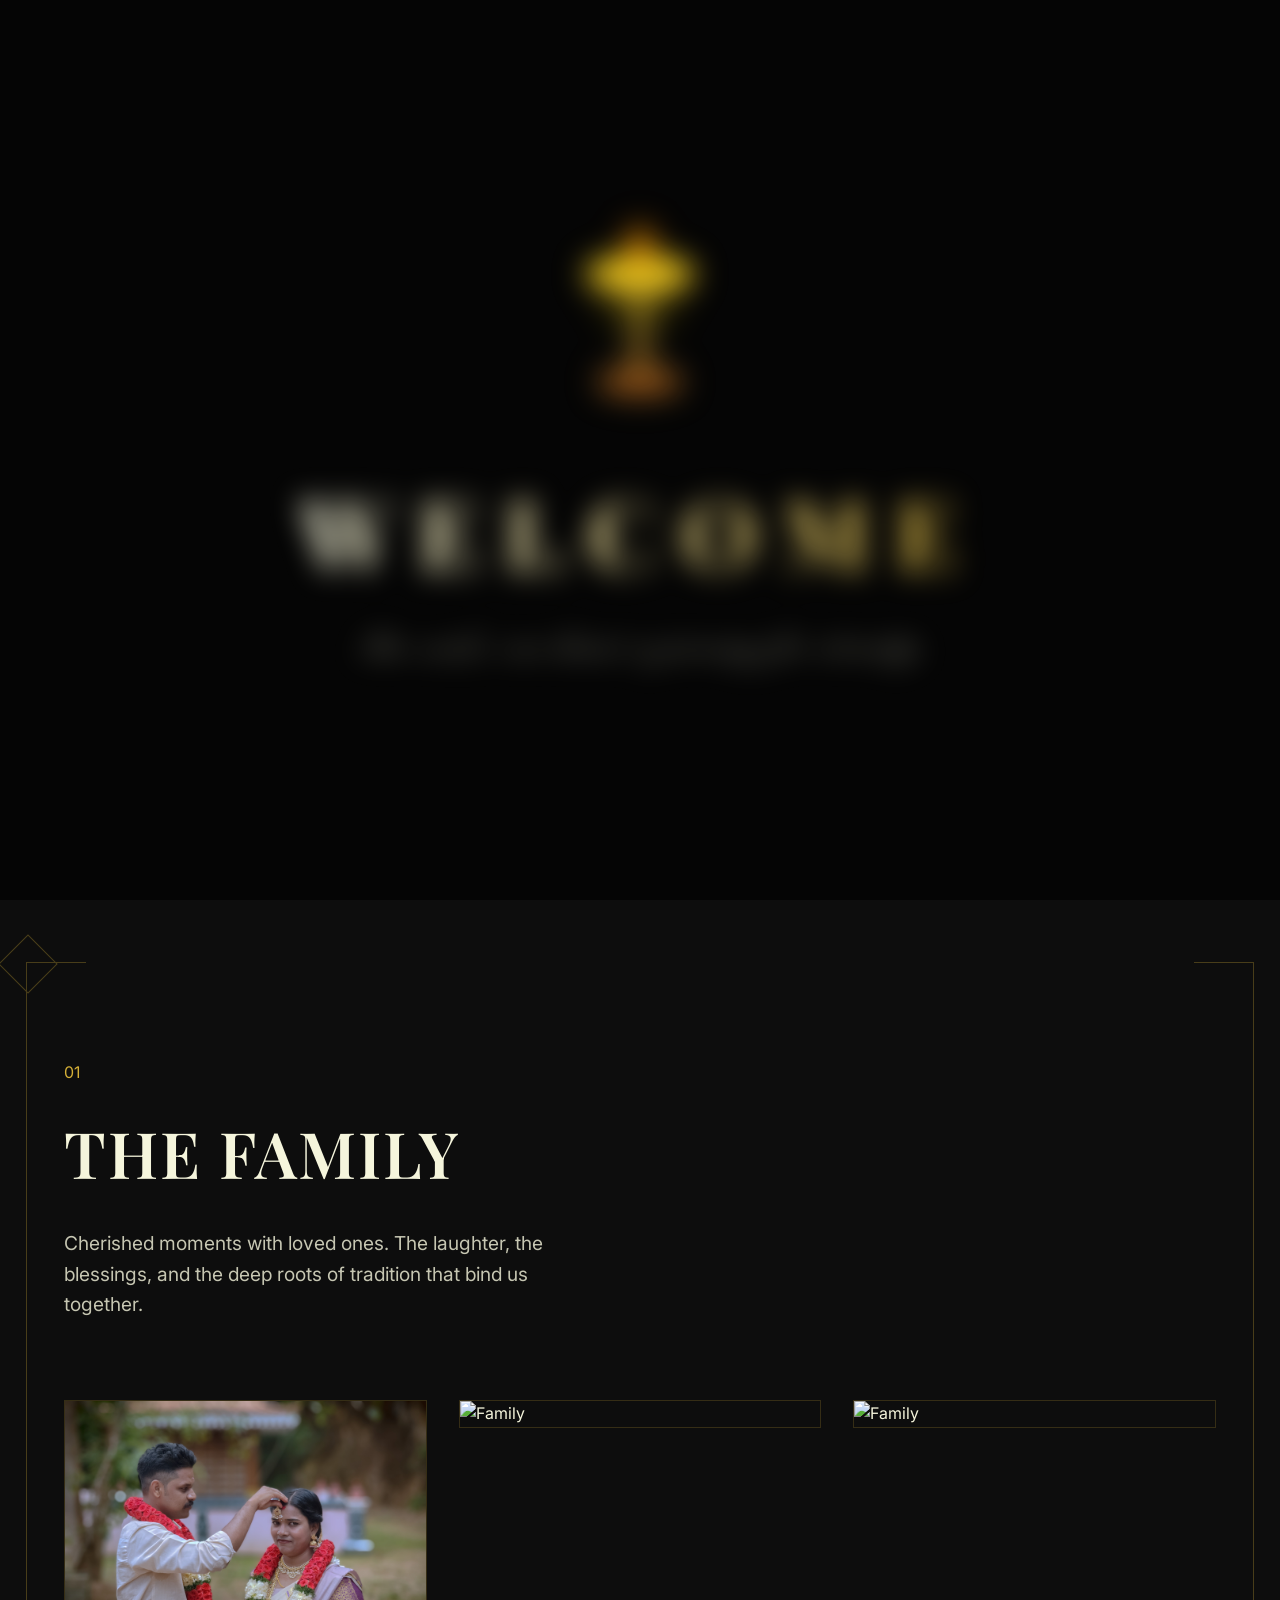
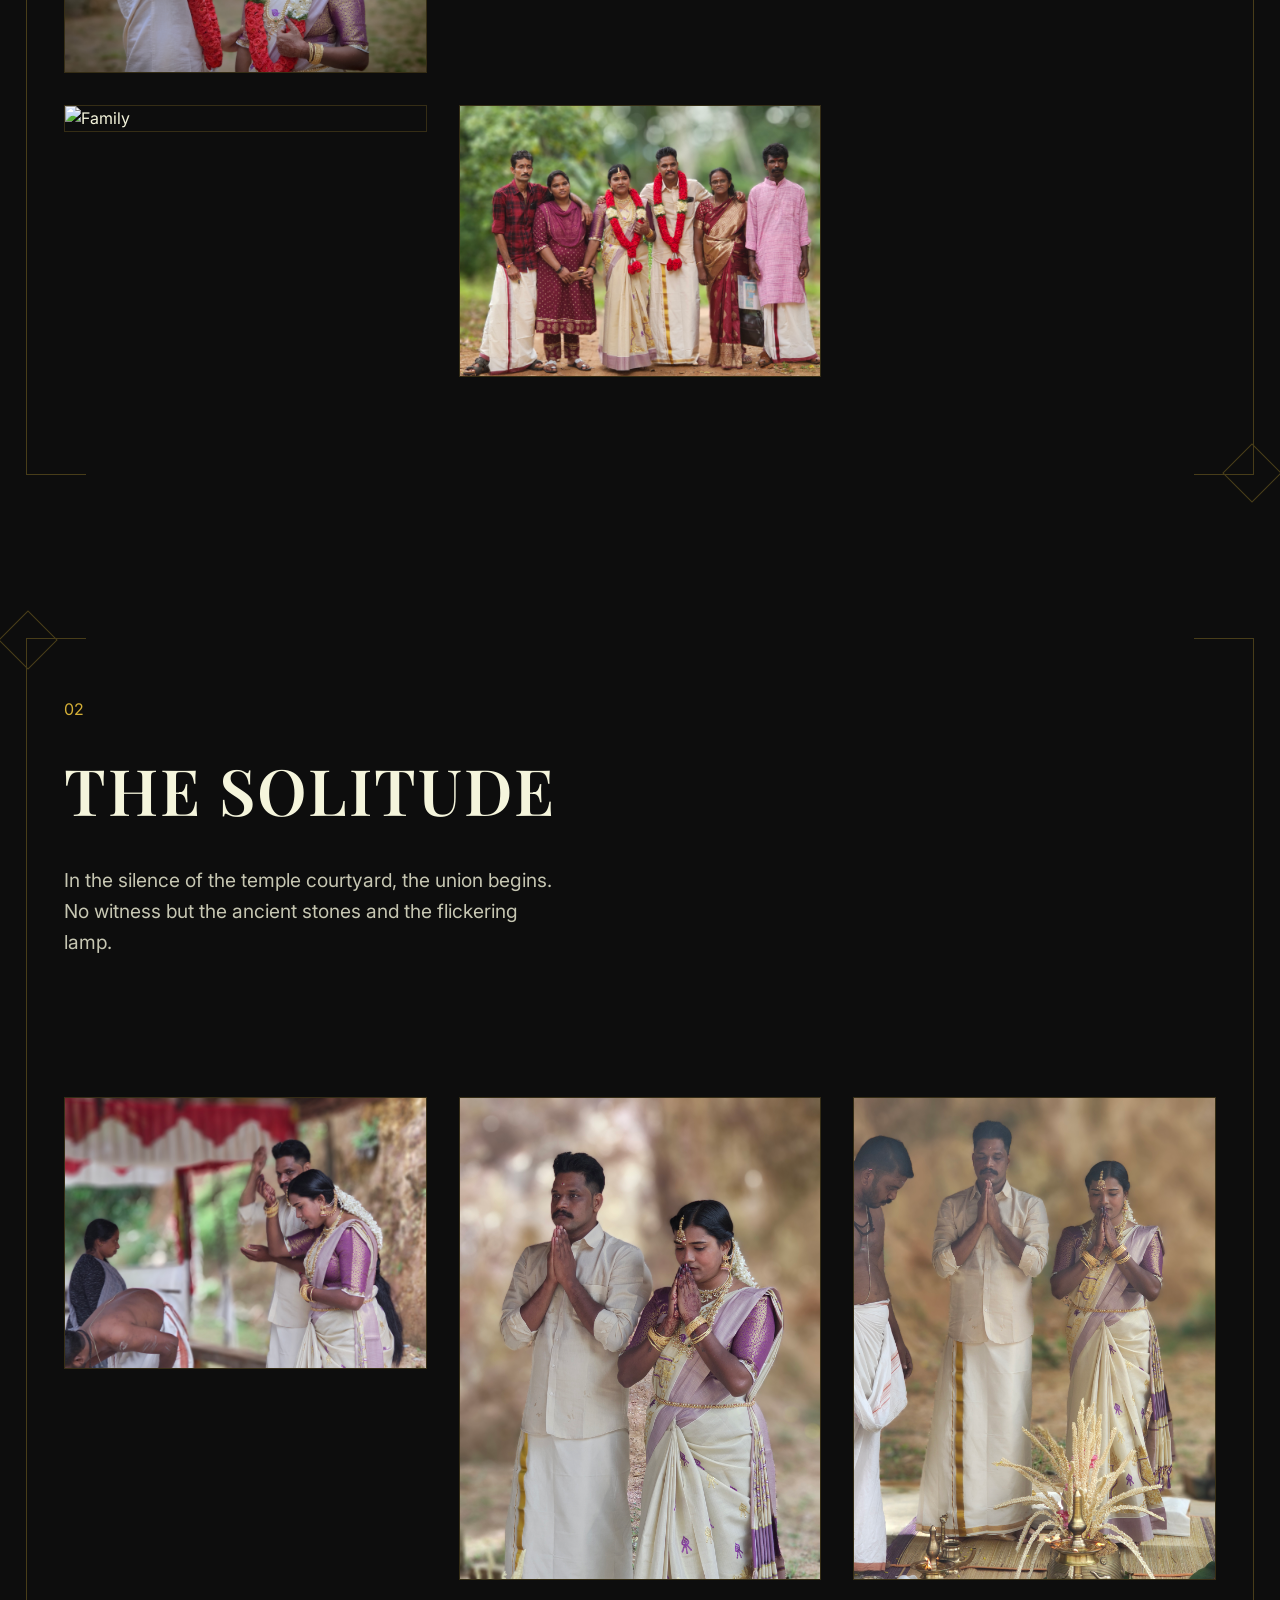
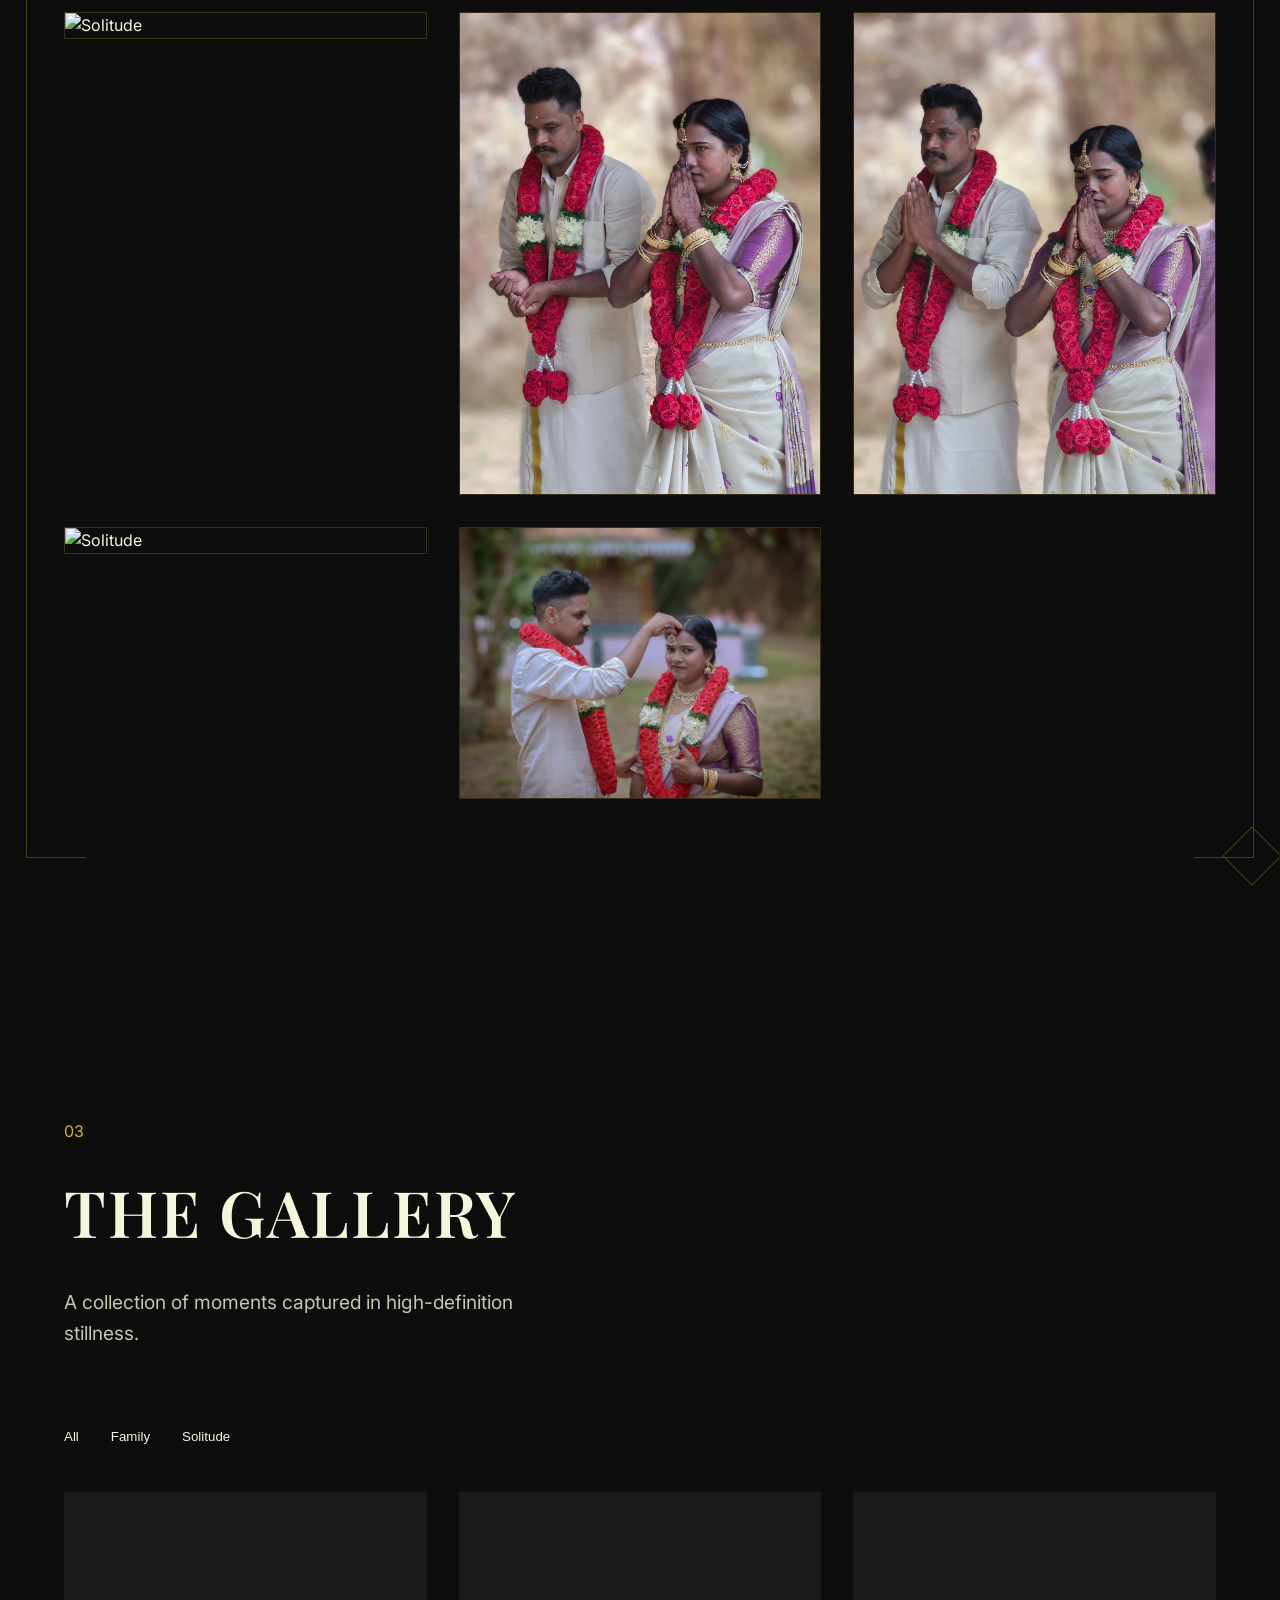
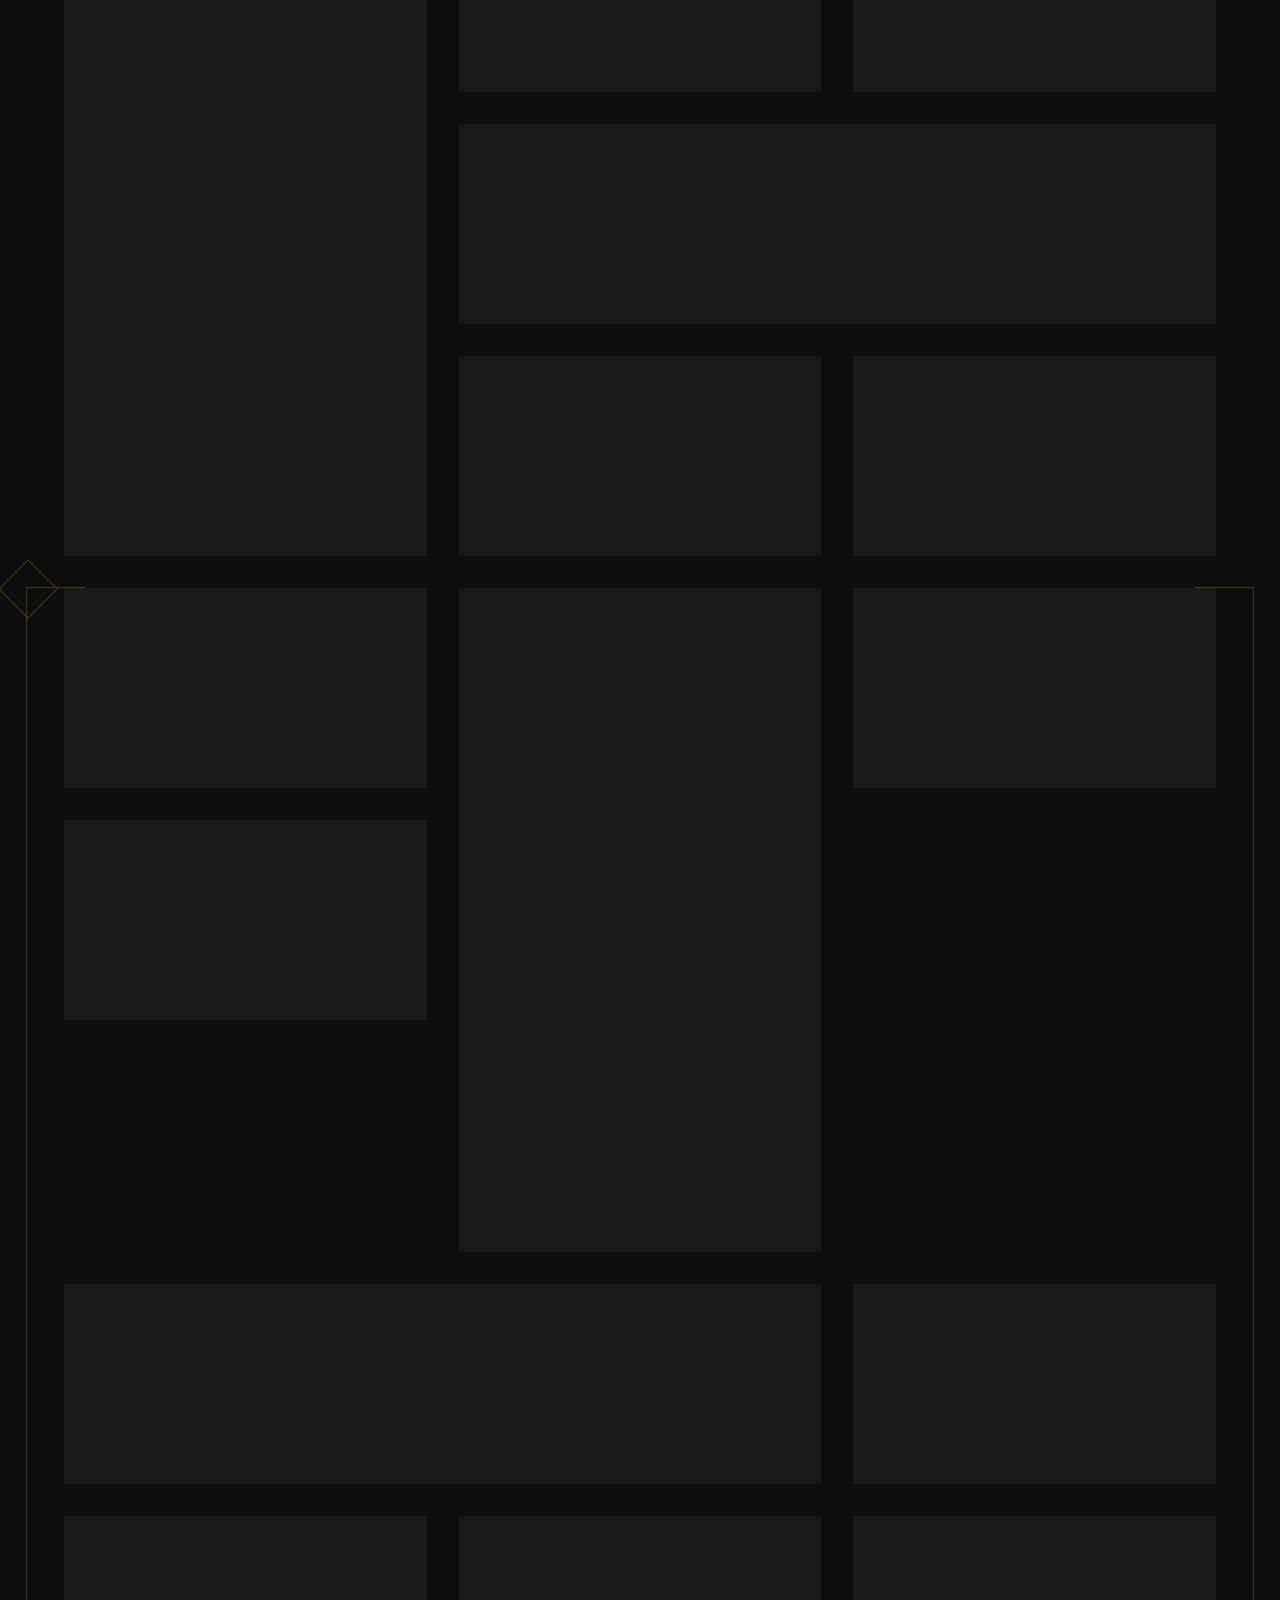
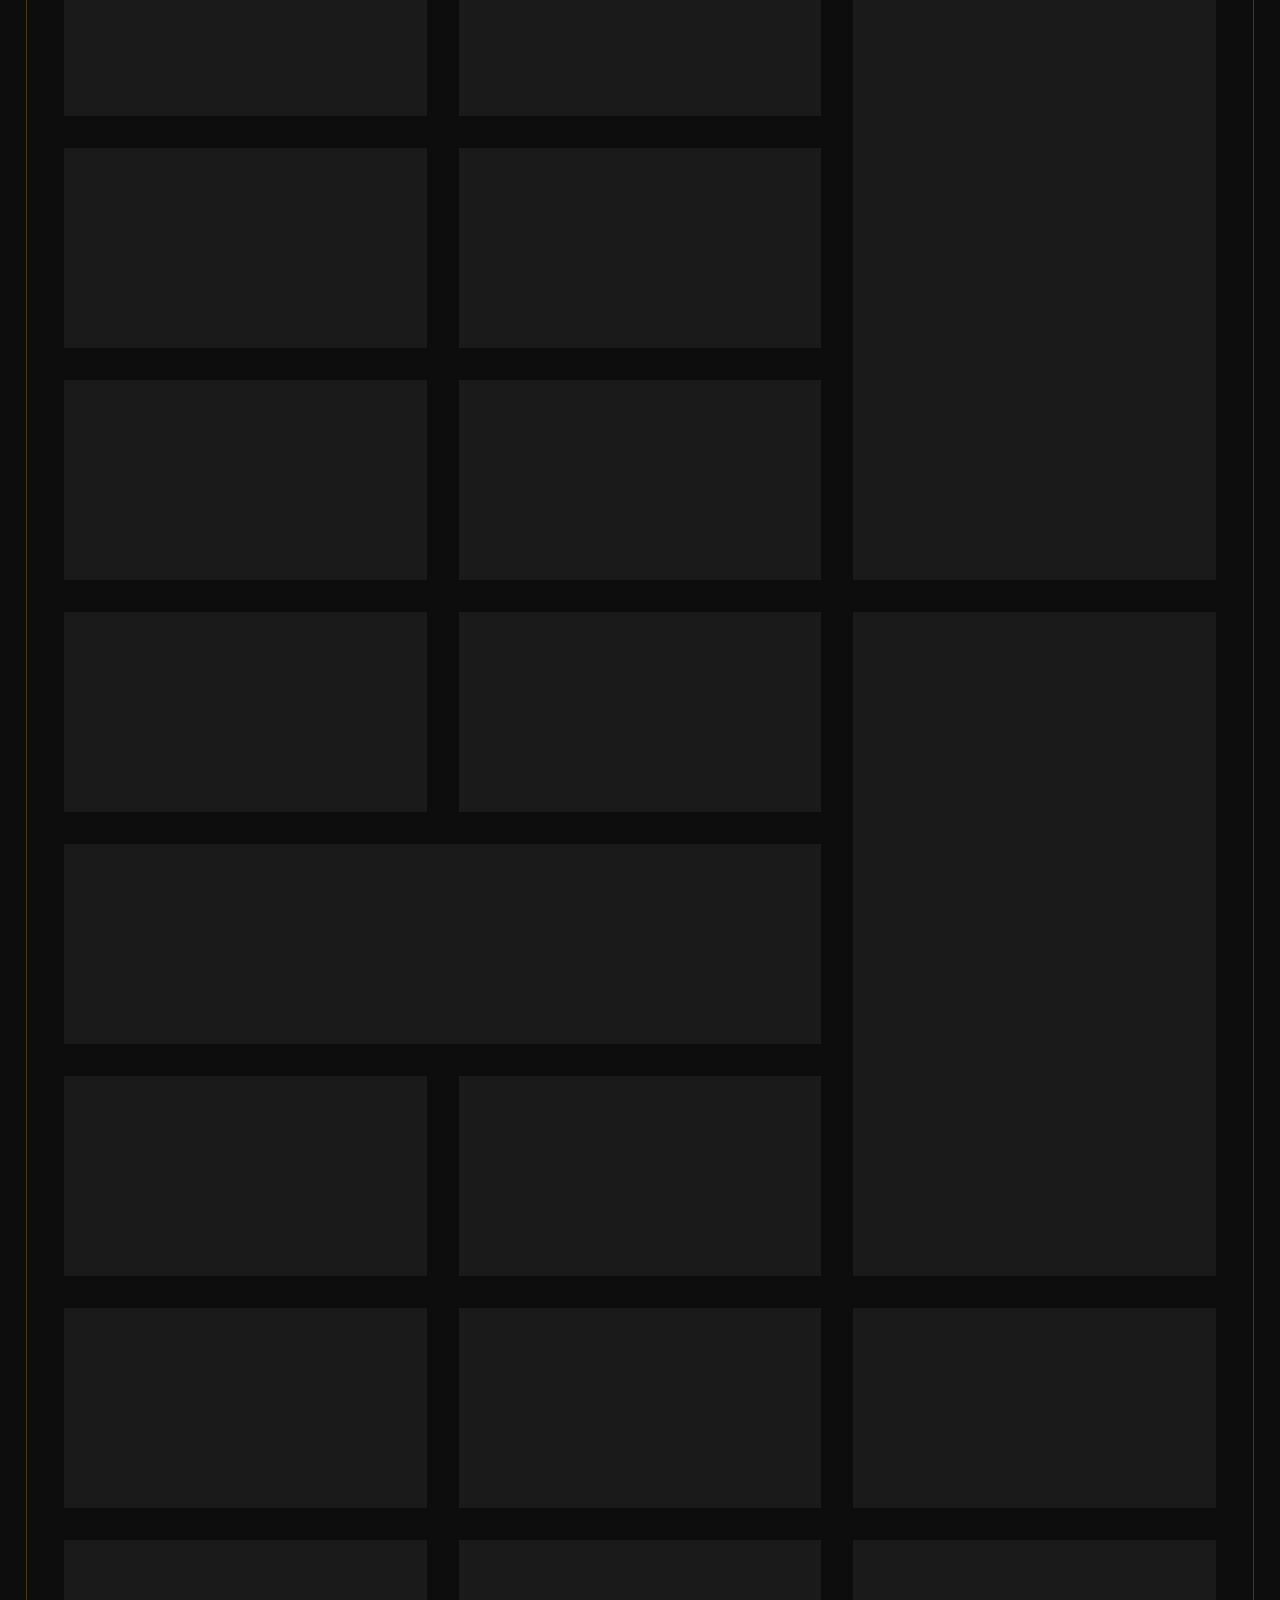
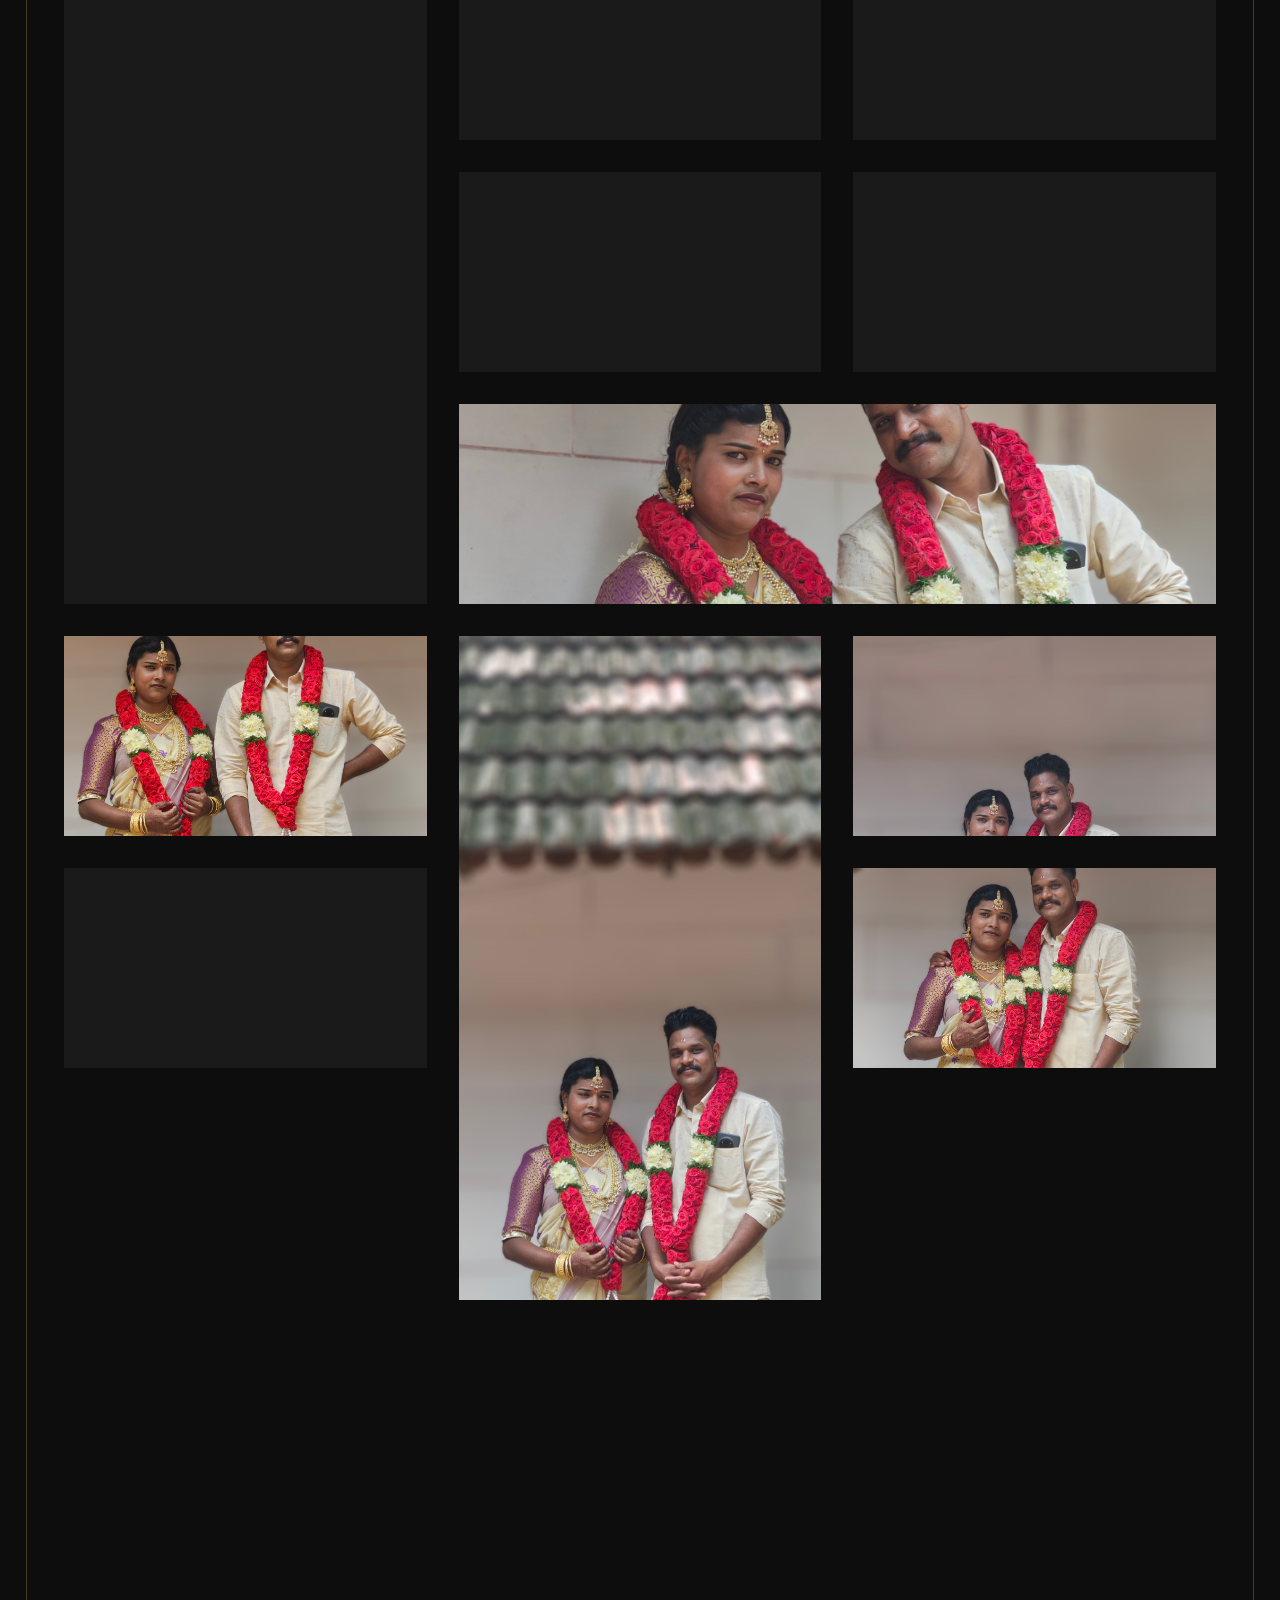
==== index.html @ 3b484a7a "Upgrade hero animation to 3D Golden Particles and add Mouse Parallax" ====
<!DOCTYPE html>
<html lang="en">

<head>
    <meta charset="UTF-8">
    <meta name="viewport" content="width=device-width, initial-scale=1.0">
    <meta name="description"
        content="Solo Union — An avant-garde Kerala classical solo-wedding photo and video showcase.">
    <title>SWARNU weds MEENU — Kerala Classical Wedding Showcase</title>
    <link rel="preconnect" href="https://fonts.googleapis.com">
    <link rel="preconnect" href="https://fonts.gstatic.com" crossorigin>
    <link
        href="https://fonts.googleapis.com/css2?family=Playfair+Display:ital,wght@0,400;0,600;0,700;0,800;1,400&family=Inter:wght@300;400;500;600&family=Pinyon+Script&display=swap"
        rel="stylesheet">
    <link rel="stylesheet" href="styles.css?v=1.5">
</head>

<body>
    <!-- CLASSICAL DEVOTIONAL INTRO -->
    <div id="intro-overlay" class="intro-overlay">
        <div class="intro-bg"></div>
        <div class="intro-content">
            <div class="lamp-container">
                <div class="lamp-glow"></div>
                <svg class="nilavilakku" viewBox="0 0 100 150" fill="none" xmlns="http://www.w3.org/2000/svg">
                    <path
                        d="M50 140C70 140 85 135 85 130C85 125 70 120 50 120C30 120 15 125 15 130C15 135 30 140 50 140Z"
                        fill="url(#lamp_grad)" />
                    <path d="M45 120H55L52 50H48L45 120Z" fill="url(#lamp_grad)" />
                    <path d="M50 55C75 55 95 48 95 40C95 32 75 25 50 25C25 25 5 32 5 40C5 48 25 55 50 55Z"
                        fill="url(#lamp_grad)" />
                    <path d="M48 25C48 25 42 10 50 5C58 10 52 25 52 25H48Z" fill="url(#lamp_grad)" />
                    <defs>
                        <linearGradient id="lamp_grad" x1="50" y1="5" x2="50" y2="140" gradientUnits="userSpaceOnUse">
                            <stop stop-color="#FFD700" />
                            <stop offset="0.5" stop-color="#D4AF37" />
                            <stop offset="1" stop-color="#8B4513" />
                        </linearGradient>
                    </defs>
                </svg>
                <div class="flame"></div>
            </div>
            <div class="devotional-text">
                <h1 class="welcome-title">WELCOME</h1>
                <p class="emotional-sub">Two souls, one heart, a journey for eternity.</p>
            </div>
        </div>
    </div>




    <!-- HERO -->
    <section id="hero" class="hero">

        <!-- 3D GOLDEN PARTICLES -->
        <canvas id="hero-canvas"></canvas>
        <div class="hero-bg-container">
            <img src="1.jpg" alt="Swarnu Meenu Hero" class="hero-img">
        </div>
        <div class="hero-grain"></div>
        <div class="hero-pond"></div>
        <div class="hero-content">
            <h1 class="hero-title"><span>SWARNU</span><span class="accent"
                    style="font-family: 'Pinyon Script', cursive; font-size:4rem; margin:0.5rem 0; text-transform:lowercase; color:var(--gold); letter-spacing: normal;">weds</span><span>MEENU</span>
            </h1>
        </div>
    </section>

    <!-- FAMILY -->
    <section id="family" class="sec" data-parallax>
        <div class="mural-frame">
            <div class="mural-l"></div>
            <div class="mural-r"></div>
        </div>
        <div class="sec-inner">
            <div class="sec-hdr"><span class="sec-num">01</span>
                <h2>The Family</h2>
                <p>Cherished moments with loved ones. The laughter, the blessings, and the deep roots of tradition that
                    bind us together.</p>
            </div>
            <div class="family-full-grid"
                style="display: grid; grid-template-columns: repeat(auto-fit, minmax(300px, 1fr)); gap: 2rem;">
                <div class="f-full-item" data-lazy style="background:none;"><img
                        src="family/IMG_20250827_101811195_HDR_PORTRAIT.jpg" alt="Family"
                        style="width:100%; height:auto; display:block; border:1px solid rgba(212, 175, 55, 0.2);"></div>
                <div class="f-full-item" data-lazy style="background:none;"><img
                        src="family/IMG_20250827_104432004_HDR_AE.jpg" alt="Family"
                        style="width:100%; height:auto; display:block; border:1px solid rgba(212, 175, 55, 0.2);"></div>
                <div class="f-full-item" data-lazy style="background:none;"><img
                        src="family/IMG_20250827_104438844_HDR_AE.jpg" alt="Family"
                        style="width:100%; height:auto; display:block; border:1px solid rgba(212, 175, 55, 0.2);"></div>
                <div class="f-full-item" data-lazy style="background:none;"><img
                        src="family/IMG_20250827_104442921_HDR_AE.jpg" alt="Family"
                        style="width:100%; height:auto; display:block; border:1px solid rgba(212, 175, 55, 0.2);"></div>
                <div class="f-full-item" data-lazy style="background:none;"><img
                        src="family/IMG_20250827_104502358_HDR_PORTRAIT.jpg" alt="Family"
                        style="width:100%; height:auto; display:block; border:1px solid rgba(212, 175, 55, 0.2);"></div>
            </div>
        </div>
    </section>

    <!-- SOLITUDE -->
    <section id="solitude" class="sec" data-parallax>
        <div class="mural-frame">
            <div class="mural-l"></div>
            <div class="mural-r"></div>
        </div>
        <div class="sec-inner">
            <div class="sec-hdr"><span class="sec-num">02</span>
                <h2>The Solitude</h2>
                <p>In the silence of the temple courtyard, the union begins. No witness but the ancient stones and the
                    flickering lamp.</p>
            </div>
            <div class="family-full-grid"
                style="display: grid; grid-template-columns: repeat(auto-fit, minmax(300px, 1fr)); gap: 2rem;">
                <div class="f-full-item" data-lazy style="background:none;"><img
                        src="solitude/IMG_20250827_100453810_HDR_AE.jpg" alt="Solitude"
                        style="width:100%; height:auto; display:block; border:1px solid rgba(212, 175, 55, 0.2);"></div>
                <div class="f-full-item" data-lazy style="background:none;"><img
                        src="solitude/IMG_20250827_100458731_HDR_AE.jpg" alt="Solitude"
                        style="width:100%; height:auto; display:block; border:1px solid rgba(212, 175, 55, 0.2);"></div>
                <div class="f-full-item" data-lazy style="background:none;"><img
                        src="solitude/IMG_20250827_100507542_HDR_AE.jpg" alt="Solitude"
                        style="width:100%; height:auto; display:block; border:1px solid rgba(212, 175, 55, 0.2);"></div>
                <div class="f-full-item" data-lazy style="background:none;"><img
                        src="solitude/IMG_20250827_100514473_HDR_PORTRAIT.jpg" alt="Solitude"
                        style="width:100%; height:auto; display:block; border:1px solid rgba(212, 175, 55, 0.2);"></div>
                <div class="f-full-item" data-lazy style="background:none;"><img
                        src="solitude/IMG_20250827_100631995_HDR_PORTRAIT.jpg" alt="Solitude"
                        style="width:100%; height:auto; display:block; border:1px solid rgba(212, 175, 55, 0.2);"></div>
                <div class="f-full-item" data-lazy style="background:none;"><img
                        src="solitude/IMG_20250827_100643394_HDR_PORTRAIT.jpg" alt="Solitude"
                        style="width:100%; height:auto; display:block; border:1px solid rgba(212, 175, 55, 0.2);"></div>
                <div class="f-full-item" data-lazy style="background:none;"><img
                        src="solitude/IMG_20250827_100852210_HDR_AE.jpg" alt="Solitude"
                        style="width:100%; height:auto; display:block; border:1px solid rgba(212, 175, 55, 0.2);"></div>
                <div class="f-full-item" data-lazy style="background:none;"><img
                        src="solitude/IMG_20250827_101150475_HDR_PORTRAIT.jpg" alt="Solitude"
                        style="width:100%; height:auto; display:block; border:1px solid rgba(212, 175, 55, 0.2);"></div>
                <div class="f-full-item" data-lazy style="background:none;"><img
                        src="solitude/IMG_20250827_101155710_HDR_PORTRAIT.jpg" alt="Solitude"
                        style="width:100%; height:auto; display:block; border:1px solid rgba(212, 175, 55, 0.2);"></div>
                <div class="f-full-item" data-lazy style="background:none;"><img
                        src="solitude/IMG_20250827_101209350_HDR_AE.jpg" alt="Solitude"
                        style="width:100%; height:auto; display:block; border:1px solid rgba(212, 175, 55, 0.2);"></div>
                <div class="f-full-item" data-lazy style="background:none;"><img
                        src="solitude/IMG_20250827_101811195_HDR_PORTRAIT.jpg" alt="Solitude"
                        style="width:100%; height:auto; display:block; border:1px solid rgba(212, 175, 55, 0.2);"></div>
            </div>
        </div>
    </section>


    <!-- GALLERY -->
    <section id="gallery" class="sec" data-parallax>
        <div class="mural-frame">
            <div class="mural-l"></div>
            <div class="mural-r"></div>
        </div>
        <div class="sec-inner">
            <div class="sec-hdr"><span class="sec-num">03</span>
                <h2>The Gallery</h2>
                <p>A collection of moments captured in high-definition stillness.</p>
            </div>
            <div class="g-filters"
                style="display:flex; gap:2rem; margin-bottom:3rem; font-family:var(--font-sans); text-transform:uppercase; font-size:0.8rem; letter-spacing:2px;">
                <button class="g-fil active" data-filter="all"
                    style="background:none; border:none; color:var(--cream); cursor:pointer;">All</button>
                <button class="g-fil" data-filter="family"
                    style="background:none; border:none; color:var(--cream); cursor:pointer;">Family</button>
                <button class="g-fil" data-filter="solitude"
                    style="background:none; border:none; color:var(--cream); cursor:pointer;">Solitude</button>
            </div>
            <div class="masonry" id="masonry">
                <!-- ALL IMAGES -->
                <div class="m-item m-tall" data-cat="all" data-lazy>
                    <div class="m-img" style="background-image: url('images/IMG_20250827_095623.jpg');"></div>
                </div>
                <div class="m-item" data-cat="all" data-lazy>
                    <div class="m-img" style="background-image: url('images/IMG_20250827_095708.jpg');"></div>
                </div>
                <div class="m-item" data-cat="all" data-lazy>
                    <div class="m-img" style="background-image: url('images/IMG_20250827_095709.jpg');"></div>
                </div>
                <div class="m-item m-wide" data-cat="all" data-lazy>
                    <div class="m-img" style="background-image: url('images/IMG_20250827_095751.jpg');"></div>
                </div>
                <div class="m-item" data-cat="all" data-lazy>
                    <div class="m-img" style="background-image: url('images/IMG_20250827_095757.jpg');"></div>
                </div>
                <div class="m-item" data-cat="all" data-lazy>
                    <div class="m-img" style="background-image: url('images/IMG_20250827_095838.jpg');"></div>
                </div>
                <div class="m-item" data-cat="all" data-lazy>
                    <div class="m-img" style="background-image: url('images/IMG_20250827_095849.jpg');"></div>
                </div>
                <div class="m-item m-tall" data-cat="all" data-lazy>
                    <div class="m-img" style="background-image: url('images/IMG_20250827_100854.jpg');"></div>
                </div>
                <div class="m-item" data-cat="all" data-lazy>
                    <div class="m-img" style="background-image: url('images/IMG_20250827_101050-1.jpg');"></div>
                </div>
                <div class="m-item" data-cat="all" data-lazy>
                    <div class="m-img" style="background-image: url('images/IMG_20250827_101050.jpg');"></div>
                </div>
                <div class="m-item m-wide" data-cat="all" data-lazy>
                    <div class="m-img" style="background-image: url('images/IMG_20250827_101105.jpg');"></div>
                </div>
                <div class="m-item" data-cat="all" data-lazy>
                    <div class="m-img" style="background-image: url('images/IMG_20250827_101130.jpg');"></div>
                </div>
                <div class="m-item" data-cat="all" data-lazy>
                    <div class="m-img" style="background-image: url('images/IMG_20250827_101215-1.jpg');"></div>
                </div>
                <div class="m-item" data-cat="all" data-lazy>
                    <div class="m-img" style="background-image: url('images/IMG_20250827_101215.jpg');"></div>
                </div>
                <div class="m-item m-tall" data-cat="all" data-lazy>
                    <div class="m-img" style="background-image: url('images/IMG_20250827_101748-1.jpg');"></div>
                </div>
                <div class="m-item" data-cat="all" data-lazy>
                    <div class="m-img" style="background-image: url('images/IMG_20250827_101748.jpg');"></div>
                </div>
                <div class="m-item" data-cat="all" data-lazy>
                    <div class="m-img" style="background-image: url('images/IMG_20250827_101804.jpg');"></div>
                </div>
                <div class="m-item" data-cat="all" data-lazy>
                    <div class="m-img" style="background-image: url('images/IMG_20250827_101808.jpg');"></div>
                </div>
                <div class="m-item" data-cat="all" data-lazy>
                    <div class="m-img" style="background-image: url('images/IMG_20250827_101939.jpg');"></div>
                </div>
                <div class="m-item" data-cat="all" data-lazy>
                    <div class="m-img" style="background-image: url('images/IMG_20250827_101941.jpg');"></div>
                </div>
                <div class="m-item" data-cat="all" data-lazy>
                    <div class="m-img" style="background-image: url('images/IMG_20250827_101946.jpg');"></div>
                </div>
                <div class="m-item m-tall" data-cat="all" data-lazy>
                    <div class="m-img" style="background-image: url('images/IMG_20250827_102011.jpg');"></div>
                </div>
                <div class="m-item m-wide" data-cat="all" data-lazy>
                    <div class="m-img" style="background-image: url('images/IMG_20250827_102033-1.jpg');"></div>
                </div>
                <div class="m-item" data-cat="all" data-lazy>
                    <div class="m-img" style="background-image: url('images/IMG_20250827_102033.jpg');"></div>
                </div>
                <div class="m-item" data-cat="all" data-lazy>
                    <div class="m-img" style="background-image: url('images/IMG_20250827_102525.jpg');"></div>
                </div>
                <div class="m-item" data-cat="all" data-lazy>
                    <div class="m-img" style="background-image: url('images/IMG_20250827_104342-1.jpg');"></div>
                </div>
                <div class="m-item" data-cat="all" data-lazy>
                    <div class="m-img" style="background-image: url('images/IMG_20250827_104342.jpg');"></div>
                </div>
                <div class="m-item" data-cat="all" data-lazy>
                    <div class="m-img" style="background-image: url('images/IMG_20250827_104429.jpg');"></div>
                </div>
                <div class="m-item m-tall" data-cat="all" data-lazy>
                    <div class="m-img" style="background-image: url('images/IMG_20250827_104432-1.jpg');"></div>
                </div>
                <div class="m-item" data-cat="all" data-lazy>
                    <div class="m-img" style="background-image: url('images/IMG_20250827_104432.jpg');"></div>
                </div>
                <div class="m-item" data-cat="all" data-lazy>
                    <div class="m-img" style="background-image: url('images/IMG_20250827_104458-1.jpg');"></div>
                </div>
                <div class="m-item" data-cat="all" data-lazy>
                    <div class="m-img" style="background-image: url('images/IMG_20250827_104458.jpg');"></div>
                </div>
                <div class="m-item" data-cat="all" data-lazy>
                    <div class="m-img" style="background-image: url('images/IMG_20250827_104501.jpg');"></div>
                </div>
                <div class="m-item m-wide" data-cat="all" data-lazy>
                    <div class="m-img" style="background-image: url('images/IMG_20250827_104623502_HDR_PORTRAIT.jpg');">
                    </div>
                </div>
                <div class="m-item" data-cat="all" data-lazy>
                    <div class="m-img" style="background-image: url('images/IMG_20250827_104658016_HDR_PORTRAIT.jpg');">
                    </div>
                </div>
                <div class="m-item m-tall" data-cat="all" data-lazy>
                    <div class="m-img" style="background-image: url('images/IMG_20250827_104704680_HDR_PORTRAIT.jpg');">
                    </div>
                </div>
                <div class="m-item" data-cat="all" data-lazy>
                    <div class="m-img" style="background-image: url('images/IMG_20250827_104733348_HDR_PORTRAIT.jpg');">
                    </div>
                </div>
                <div class="m-item" data-cat="all" data-lazy>
                    <div class="m-img" style="background-image: url('images/IMG_20250827_104741.jpg');"></div>
                </div>
                <div class="m-item" data-cat="all" data-lazy>
                    <div class="m-img" style="background-image: url('images/IMG_20250827_104741410_HDR_PORTRAIT.jpg');">
                    </div>
                </div>
                <div class="m-item" data-cat="all" data-lazy>
                    <div class="m-img" style="background-image: url('images/IMG_20250827_104742.jpg');"></div>
                </div>
                <div class="m-item" data-cat="all" data-lazy>
                    <div class="m-img" style="background-image: url('images/IMG_20250827_104748.jpg');"></div>
                </div>
                <div class="m-item m-tall" data-cat="all" data-lazy>
                    <div class="m-img" style="background-image: url('images/IMG_20250827_104749.jpg');"></div>
                </div>
                <div class="m-item" data-cat="all" data-lazy>
                    <div class="m-img" style="background-image: url('images/IMG_20250827_104828.jpg');"></div>
                </div>
                <div class="m-item m-wide" data-cat="all" data-lazy>
                    <div class="m-img" style="background-image: url('images/IMG_20250827_104850-1.jpg');"></div>
                </div>
                <div class="m-item" data-cat="all" data-lazy>
                    <div class="m-img" style="background-image: url('images/IMG_20250827_104850.jpg');"></div>
                </div>
                <div class="m-item" data-cat="all" data-lazy>
                    <div class="m-img" style="background-image: url('images/IMG_20250827_104900.jpg');"></div>
                </div>
                <div class="m-item" data-cat="all" data-lazy>
                    <div class="m-img" style="background-image: url('images/IMG_20250827_104903.jpg');"></div>
                </div>
                <div class="m-item" data-cat="all" data-lazy>
                    <div class="m-img" style="background-image: url('images/IMG_20250827_104947.jpg');"></div>
                </div>
                <div class="m-item" data-cat="all" data-lazy>
                    <div class="m-img" style="background-image: url('images/IMG_20250827_104947658_HDR_PORTRAIT.jpg');">
                    </div>
                </div>
                <div class="m-item m-tall" data-cat="all" data-lazy>
                    <div class="m-img" style="background-image: url('images/IMG_20250827_104948.jpg');"></div>
                </div>
                <div class="m-item" data-cat="all" data-lazy>
                    <div class="m-img" style="background-image: url('images/IMG_20250827_105015516_HDR_PORTRAIT.jpg');">
                    </div>
                </div>
                <div class="m-item" data-cat="all" data-lazy>
                    <div class="m-img" style="background-image: url('images/IMG_20250827_105024550_HDR_PORTRAIT.jpg');">
                    </div>
                </div>
                <div class="m-item" data-cat="all" data-lazy>
                    <div class="m-img" style="background-image: url('images/IMG_20250827_105038-1.jpg');"></div>
                </div>
                <div class="m-item" data-cat="all" data-lazy>
                    <div class="m-img" style="background-image: url('images/IMG_20250827_105038-2.jpg');"></div>
                </div>
                <div class="m-item" data-cat="all" data-lazy>
                    <div class="m-img" style="background-image: url('images/IMG_20250827_105038.jpg');"></div>
                </div>
                <div class="m-item m-tall" data-cat="all" data-lazy>
                    <div class="m-img" style="background-image: url('images/IMG_20250827_105040.jpg');"></div>
                </div>
                <div class="m-item m-wide" data-cat="all" data-lazy>
                    <div class="m-img" style="background-image: url('images/IMG_20250827_105049.jpg');"></div>
                </div>
                <div class="m-item" data-cat="all" data-lazy>
                    <div class="m-img" style="background-image: url('images/IMG_20250827_105051-1.jpg');"></div>
                </div>
                <div class="m-item" data-cat="all" data-lazy>
                    <div class="m-img" style="background-image: url('images/IMG_20250827_105051.jpg');"></div>
                </div>
                <div class="m-item" data-cat="all" data-lazy>
                    <div class="m-img" style="background-image: url('images/IMG_20250827_105052.jpg');"></div>
                </div>
                <div class="m-item" data-cat="all" data-lazy>
                    <div class="m-img" style="background-image: url('images/IMG_20250827_105128.jpg');"></div>
                </div>
                <div class="m-item" data-cat="all" data-lazy>
                    <div class="m-img" style="background-image: url('images/IMG_20250827_105220.jpg');"></div>
                </div>
                <div class="m-item" data-cat="all" data-lazy>
                    <div class="m-img" style="background-image: url('images/IMG_20250827_105254.jpg');"></div>
                </div>
                <div class="m-item m-tall" data-cat="all" data-lazy>
                    <div class="m-img" style="background-image: url('images/IMG_20250827_105318655_HDR_PORTRAIT.jpg');">
                    </div>
                </div>
                <div class="m-item" data-cat="all" data-lazy>
                    <div class="m-img" style="background-image: url('images/IMG_20250827_105401272_HDR_PORTRAIT.jpg');">
                    </div>
                </div>
                <div class="m-item" data-cat="all" data-lazy>
                    <div class="m-img" style="background-image: url('images/IMG_20250827_105420822_HDR_PORTRAIT.jpg');">
                    </div>
                </div>
                <div class="m-item m-wide" data-cat="all" data-lazy>
                    <div class="m-img" style="background-image: url('images/IMG_20250827_105431.jpg');"></div>
                </div>
                <div class="m-item" data-cat="all" data-lazy>
                    <div class="m-img" style="background-image: url('images/IMG_20250827_105454-1.jpg');"></div>
                </div>
                <div class="m-item" data-cat="all" data-lazy>
                    <div class="m-img" style="background-image: url('images/IMG_20250827_105454.jpg');"></div>
                </div>
                <div class="m-item" data-cat="all" data-lazy>
                    <div class="m-img" style="background-image: url('images/IMG_20250827_105522.jpg');"></div>
                </div>
                <div class="m-item" data-cat="all" data-lazy>
                    <div class="m-img" style="background-image: url('images/IMG_20250827_105534.jpg');"></div>
                </div>
                <div class="m-item m-tall" data-cat="all" data-lazy>
                    <div class="m-img" style="background-image: url('images/IMG_20250827_105639-1.jpg');"></div>
                </div>
                <div class="m-item" data-cat="all" data-lazy>
                    <div class="m-img" style="background-image: url('images/IMG_20250827_105639.jpg');"></div>
                </div>
                <div class="m-item" data-cat="all" data-lazy>
                    <div class="m-img" style="background-image: url('images/IMG_20250827_105641515_HDR_PORTRAIT.jpg');">
                    </div>
                </div>
                <div class="m-item" data-cat="all" data-lazy>
                    <div class="m-img" style="background-image: url('images/IMG_20250827_105647.jpg');"></div>
                </div>
                <div class="m-item" data-cat="all" data-lazy>
                    <div class="m-img" style="background-image: url('images/IMG_20250827_105656127_HDR_PORTRAIT.jpg');">
                    </div>
                </div>
                <div class="m-item" data-cat="all" data-lazy>
                    <div class="m-img" style="background-image: url('images/IMG_20250827_105716526_HDR_PORTRAIT.jpg');">
                    </div>
                </div>
                <div class="m-item m-wide" data-cat="all" data-lazy>
                    <div class="m-img" style="background-image: url('images/IMG_20250827_105717-1.jpg');"></div>
                </div>
                <div class="m-item m-tall" data-cat="all" data-lazy>
                    <div class="m-img" style="background-image: url('images/IMG_20250827_105717.jpg');"></div>
                </div>
                <div class="m-item" data-cat="all" data-lazy>
                    <div class="m-img" style="background-image: url('images/IMG_20250827_105746.jpg');"></div>
                </div>
                <div class="m-item" data-cat="all" data-lazy>
                    <div class="m-img" style="background-image: url('images/IMG_20250827_105757.jpg');"></div>
                </div>
                <div class="m-item" data-cat="all" data-lazy>
                    <div class="m-img" style="background-image: url('images/IMG_20250827_105757068_HDR_PORTRAIT.jpg');">
                    </div>
                </div>
                <div class="m-item" data-cat="all" data-lazy>
                    <div class="m-img" style="background-image: url('images/IMG_20250827_105813603_HDR_PORTRAIT.jpg');">
                    </div>
                </div>
                <div class="m-item" data-cat="all" data-lazy>
                    <div class="m-img" style="background-image: url('images/IMG_20250827_105826039_HDR_PORTRAIT.jpg');">
                    </div>
                </div>
                <div class="m-item" data-cat="all" data-lazy>
                    <div class="m-img" style="background-image: url('images/IMG_20250827_105915817_HDR_PORTRAIT.jpg');">
                    </div>
                </div>
                <div class="m-item m-tall" data-cat="all" data-lazy>
                    <div class="m-img" style="background-image: url('images/IMG_20250827_105929.jpg');"></div>
                </div>
                <div class="m-item" data-cat="all" data-lazy>
                    <div class="m-img" style="background-image: url('images/IMG_20250827_110416.jpg');"></div>
                </div>
                <div class="m-item m-wide" data-cat="all" data-lazy>
                    <div class="m-img" style="background-image: url('images/IMG_20250827_110428150_HDR_PORTRAIT.jpg');">
                    </div>
                </div>
                <div class="m-item" data-cat="all" data-lazy>
                    <div class="m-img" style="background-image: url('images/IMG_20250827_110431527_HDR_PORTRAIT.jpg');">
                    </div>
                </div>
                <div class="m-item" data-cat="all" data-lazy>
                    <div class="m-img" style="background-image: url('images/IMG_20250827_110433.jpg');"></div>
                </div>
                <div class="m-item" data-cat="all" data-lazy>
                    <div class="m-img" style="background-image: url('images/IMG_20250827_110434054_HDR_PORTRAIT.jpg');">
                    </div>
                </div>
                <div class="m-item" data-cat="all" data-lazy>
                    <div class="m-img" style="background-image: url('images/IMG_20250827_110444616_HDR_PORTRAIT.jpg');">
                    </div>
                </div>
                <div class="m-item m-tall" data-cat="all" data-lazy>
                    <div class="m-img" style="background-image: url('images/IMG_20250827_110447879_HDR_PORTRAIT.jpg');">
                    </div>
                </div>
                <div class="m-item" data-cat="all" data-lazy>
                    <div class="m-img" style="background-image: url('images/IMG_20250827_110455.jpg');"></div>
                </div>
                <div class="m-item" data-cat="all" data-lazy>
                    <div class="m-img" style="background-image: url('images/IMG_20250827_110500747_HDR_PORTRAIT.jpg');">
                    </div>
                </div>
                <div class="m-item m-wide" data-cat="all" data-lazy>
                    <div class="m-img" style="background-image: url('images/IMG_20250827_110515139_HDR_PORTRAIT.jpg');">
                    </div>
                </div>
                <div class="m-item" data-cat="all" data-lazy>
                    <div class="m-img" style="background-image: url('images/IMG_20250827_110519217_HDR_PORTRAIT.jpg');">
                    </div>
                </div>
                <div class="m-item" data-cat="all" data-lazy>
                    <div class="m-img" style="background-image: url('images/IMG_20250827_110543314_HDR_PORTRAIT.jpg');">
                    </div>
                </div>
                <div class="m-item" data-cat="all" data-lazy>
                    <div class="m-img" style="background-image: url('images/IMG_20250827_110550772_HDR_PORTRAIT.jpg');">
                    </div>
                </div>
                <div class="m-item m-tall" data-cat="all" data-lazy>
                    <div class="m-img" style="background-image: url('images/IMG_20250827_110552-1.jpg');"></div>
                </div>
                <div class="m-item" data-cat="all" data-lazy>
                    <div class="m-img" style="background-image: url('images/IMG_20250827_110552.jpg');"></div>
                </div>
                <div class="m-item" data-cat="all" data-lazy>
                    <div class="m-img" style="background-image: url('images/IMG_20250827_110626478_HDR_PORTRAIT.jpg');">
                    </div>
                </div>
                <div class="m-item" data-cat="all" data-lazy>
                    <div class="m-img" style="background-image: url('images/IMG_20250827_110659849_HDR_PORTRAIT.jpg');">
                    </div>
                </div>
                <div class="m-item" data-cat="all" data-lazy>
                    <div class="m-img" style="background-image: url('images/IMG_20250827_110709911_HDR_PORTRAIT.jpg');">
                    </div>
                </div>
                <div class="m-item" data-cat="all" data-lazy>
                    <div class="m-img" style="background-image: url('images/IMG_20250827_110720540_HDR_PORTRAIT.jpg');">
                    </div>
                </div>
                <div class="m-item m-tall" data-cat="all" data-lazy>
                    <div class="m-img" style="background-image: url('images/IMG_20250827_110743415_HDR_PORTRAIT.jpg');">
                    </div>
                </div>
                <div class="m-item" data-cat="all" data-lazy>
                    <div class="m-img" style="background-image: url('images/IMG_20250827_110801250_HDR_PORTRAIT.jpg');">
                    </div>
                </div>
                <div class="m-item m-wide" data-cat="all" data-lazy>
                    <div class="m-img" style="background-image: url('images/IMG_20250827_110830.jpg');"></div>
                </div>
                <div class="m-item" data-cat="all" data-lazy>
                    <div class="m-img" style="background-image: url('images/IMG_20250827_110928-1.jpg');"></div>
                </div>
                <div class="m-item" data-cat="all" data-lazy>
                    <div class="m-img" style="background-image: url('images/IMG_20250827_110928.jpg');"></div>
                </div>
                <div class="m-item" data-cat="all" data-lazy>
                    <div class="m-img" style="background-image: url('images/IMG_20250827_110951.jpg');"></div>
                </div>
                <div class="m-item" data-cat="all" data-lazy>
                    <div class="m-img" style="background-image: url('images/IMG_20250827_111024-1.jpg');"></div>
                </div>
                <div class="m-item m-tall" data-cat="all" data-lazy>
                    <div class="m-img" style="background-image: url('images/IMG_20250827_111024.jpg');"></div>
                </div>
                <div class="m-item" data-cat="all" data-lazy>
                    <div class="m-img" style="background-image: url('images/IMG_20250827_111147.jpg');"></div>
                </div>
                <div class="m-item" data-cat="all" data-lazy>
                    <div class="m-img" style="background-image: url('images/IMG_20250827_111248825_HDR_PORTRAIT.jpg');">
                    </div>
                </div>
                <div class="m-item" data-cat="all" data-lazy>
                    <div class="m-img" style="background-image: url('images/IMG_20250827_111254327_HDR_PORTRAIT.jpg');">
                    </div>
                </div>
                <div class="m-item" data-cat="all" data-lazy>
                    <div class="m-img" style="background-image: url('images/IMG_20250827_111340586_HDR_PORTRAIT.jpg');">
                    </div>
                </div>
                <div class="m-item" data-cat="all" data-lazy>
                    <div class="m-img" style="background-image: url('images/IMG_20250827_111354414_HDR_PORTRAIT.jpg');">
                    </div>
                </div>
                <div class="m-item m-tall" data-cat="all" data-lazy>
                    <div class="m-img" style="background-image: url('images/IMG_20250827_111409756_HDR_PORTRAIT.jpg');">
                    </div>
                </div>
                <div class="m-item m-wide" data-cat="all" data-lazy>
                    <div class="m-img" style="background-image: url('images/IMG_20250827_111447590_HDR_PORTRAIT.jpg');">
                    </div>
                </div>
                <div class="m-item" data-cat="all" data-lazy>
                    <div class="m-img" style="background-image: url('images/IMG_20250827_111502197_HDR_PORTRAIT.jpg');">
                    </div>
                </div>
                <div class="m-item" data-cat="all" data-lazy>
                    <div class="m-img" style="background-image: url('images/IMG_20250827_111513210_HDR_PORTRAIT.jpg');">
                    </div>
                </div>
                <div class="m-item" data-cat="all" data-lazy>
                    <div class="m-img" style="background-image: url('images/IMG_20250827_111539829_HDR_PORTRAIT.jpg');">
                    </div>
                </div>
                <div class="m-item" data-cat="all" data-lazy>
                    <div class="m-img" style="background-image: url('images/IMG_20250827_111752663_HDR_AE.jpg');"></div>
                </div>
                <div class="m-item" data-cat="all" data-lazy>
                    <div class="m-img" style="background-image: url('images/IMG_20250827_111802538_HDR_PORTRAIT.jpg');">
                    </div>
                </div>
                <div class="m-item m-tall" data-cat="all" data-lazy>
                    <div class="m-img" style="background-image: url('images/IMG_20250827_112144.jpg');"></div>
                </div>
                <div class="m-item" data-cat="all" data-lazy>
                    <div class="m-img" style="background-image: url('images/IMG_20250827_112147453_HDR_PORTRAIT.jpg');">
                    </div>
                </div>
                <div class="m-item" data-cat="all" data-lazy>
                    <div class="m-img" style="background-image: url('images/IMG_20250827_112255.jpg');"></div>
                </div>
                <div class="m-item m-wide" data-cat="all" data-lazy>
                    <div class="m-img" style="background-image: url('images/IMG_20250827_112259421_HDR_PORTRAIT.jpg');">
                    </div>
                </div>
                <div class="m-item" data-cat="all" data-lazy>
                    <div class="m-img" style="background-image: url('images/IMG_20250827_112306026_HDR_PORTRAIT.jpg');">
                    </div>
                </div>
                <div class="m-item" data-cat="all" data-lazy>
                    <div class="m-img" style="background-image: url('images/IMG_20250827_112317524_HDR_PORTRAIT.jpg');">
                    </div>
                </div>
                <div class="m-item" data-cat="all" data-lazy>
                    <div class="m-img" style="background-image: url('images/IMG_20250827_112341-1.jpg');"></div>
                </div>
                <div class="m-item m-tall" data-cat="all" data-lazy>
                    <div class="m-img" style="background-image: url('images/IMG_20250827_112341.jpg');"></div>
                </div>
                <div class="m-item" data-cat="all" data-lazy>
                    <div class="m-img" style="background-image: url('images/IMG_20250827_112355-1.jpg');"></div>
                </div>
                <div class="m-item" data-cat="all" data-lazy>
                    <div class="m-img" style="background-image: url('images/IMG_20250827_112355.jpg');"></div>
                </div>
                <div class="m-item" data-cat="all" data-lazy>
                    <div class="m-img" style="background-image: url('images/IMG_20250827_112403143_HDR_PORTRAIT.jpg');">
                    </div>
                </div>
                <div class="m-item" data-cat="all" data-lazy>
                    <div class="m-img" style="background-image: url('images/IMG_20250827_112436.jpg');"></div>
                </div>
                <div class="m-item" data-cat="all" data-lazy>
                    <div class="m-img" style="background-image: url('images/IMG_20250827_112442872_HDR_PORTRAIT.jpg');">
                    </div>
                </div>
                <div class="m-item m-tall" data-cat="all" data-lazy>
                    <div class="m-img" style="background-image: url('images/IMG_20250827_112447.jpg');"></div>
                </div>
                <div class="m-item m-wide" data-cat="all" data-lazy>
                    <div class="m-img" style="background-image: url('images/IMG_20250827_112535622_HDR_PORTRAIT.jpg');">
                    </div>
                </div>
                <div class="m-item" data-cat="all" data-lazy>
                    <div class="m-img" style="background-image: url('images/IMG_20250827_112548469_HDR_PORTRAIT.jpg');">
                    </div>
                </div>
                <div class="m-item" data-cat="all" data-lazy>
                    <div class="m-img" style="background-image: url('images/IMG_20250827_112550.jpg');"></div>
                </div>
                <div class="m-item" data-cat="all" data-lazy>
                    <div class="m-img" style="background-image: url('images/IMG_20250827_112607462_HDR_PORTRAIT.jpg');">
                    </div>
                </div>
                <div class="m-item" data-cat="all" data-lazy>
                    <div class="m-img" style="background-image: url('images/IMG_20250827_112818055_HDR_PORTRAIT.jpg');">
                    </div>
                </div>
                <div class="m-item m-tall" data-cat="all" data-lazy>
                    <div class="m-img" style="background-image: url('images/IMG_20250827_112821413_HDR_PORTRAIT.jpg');">
                    </div>
                </div>
                <div class="m-item" data-cat="all" data-lazy>
                    <div class="m-img" style="background-image: url('images/IMG_20250827_112953-1.jpg');"></div>
                </div>
                <div class="m-item" data-cat="all" data-lazy>
                    <div class="m-img" style="background-image: url('images/IMG_20250827_112953.jpg');"></div>
                </div>
                <div class="m-item" data-cat="all" data-lazy>
                    <div class="m-img" style="background-image: url('images/IMG_20250827_112954007_HDR_PORTRAIT.jpg');">
                    </div>
                </div>
                <div class="m-item" data-cat="all" data-lazy>
                    <div class="m-img" style="background-image: url('images/IMG_20250827_113005420_HDR_PORTRAIT.jpg');">
                    </div>
                </div>
                <div class="m-item" data-cat="all" data-lazy>
                    <div class="m-img" style="background-image: url('images/IMG_20250827_113010.jpg');"></div>
                </div>
                <div class="m-item m-tall" data-cat="all" data-lazy>
                    <div class="m-img" style="background-image: url('images/IMG_20250827_113012130_HDR_PORTRAIT.jpg');">
                    </div>
                </div>
                <div class="m-item" data-cat="all" data-lazy>
                    <div class="m-img" style="background-image: url('images/IMG_20250827_113014440_HDR_PORTRAIT.jpg');">
                    </div>
                </div>
                <div class="m-item m-wide" data-cat="all" data-lazy>
                    <div class="m-img" style="background-image: url('images/IMG_20250827_113034092_HDR_PORTRAIT.jpg');">
                    </div>
                </div>
                <div class="m-item" data-cat="all" data-lazy>
                    <div class="m-img" style="background-image: url('images/IMG_20250827_113054253_HDR_PORTRAIT.jpg');">
                    </div>
                </div>
                <div class="m-item" data-cat="all" data-lazy>
                    <div class="m-img" style="background-image: url('images/IMG_20250827_113100680_HDR_PORTRAIT.jpg');">
                    </div>
                </div>
                <div class="m-item" data-cat="all" data-lazy>
                    <div class="m-img" style="background-image: url('images/IMG_20250827_113103076_HDR_PORTRAIT.jpg');">
                    </div>
                </div>
                <div class="m-item" data-cat="all" data-lazy>
                    <div class="m-img" style="background-image: url('images/IMG_20250827_113159050_HDR_PORTRAIT.jpg');">
                    </div>
                </div>
                <div class="m-item m-tall" data-cat="all" data-lazy>
                    <div class="m-img" style="background-image: url('images/IMG_20250827_113202925_HDR_PORTRAIT.jpg');">
                    </div>
                </div>
                <div class="m-item" data-cat="all" data-lazy>
                    <div class="m-img" style="background-image: url('images/IMG_20250827_113245497_HDR_PORTRAIT.jpg');">
                    </div>
                </div>
                <div class="m-item" data-cat="all" data-lazy>
                    <div class="m-img" style="background-image: url('images/IMG_20250827_113302191_HDR_PORTRAIT.jpg');">
                    </div>
                </div>
                <div class="m-item" data-cat="all" data-lazy>
                    <div class="m-img" style="background-image: url('images/IMG_20250827_113309334_HDR_PORTRAIT.jpg');">
                    </div>
                </div>
                <div class="m-item" data-cat="all" data-lazy>
                    <div class="m-img" style="background-image: url('images/IMG_20250827_113604253_HDR_PORTRAIT.jpg');">
                    </div>
                </div>
                <div class="m-item" data-cat="all" data-lazy>
                    <div class="m-img" style="background-image: url('images/IMG_20250827_113610605_HDR_PORTRAIT.jpg');">
                    </div>
                </div>
                <div class="m-item m-tall" data-cat="all" data-lazy>
                    <div class="m-img" style="background-image: url('images/IMG_20250827_113617.jpg');"></div>
                </div>
                <div class="m-item" data-cat="all" data-lazy>
                    <div class="m-img" style="background-image: url('images/IMG_20250827_113620488_HDR_PORTRAIT.jpg');">
                    </div>
                </div>
                <div class="m-item m-wide" data-cat="all" data-lazy>
                    <div class="m-img" style="background-image: url('images/IMG_20250827_113625677_HDR_PORTRAIT.jpg');">
                    </div>
                </div>
                <div class="m-item" data-cat="all" data-lazy>
                    <div class="m-img" style="background-image: url('images/IMG_20250827_113631.jpg');"></div>
                </div>
                <div class="m-item" data-cat="all" data-lazy>
                    <div class="m-img" style="background-image: url('images/IMG_20250827_113649049_HDR_PORTRAIT.jpg');">
                    </div>
                </div>
                <div class="m-item m-tall" data-cat="all" data-lazy>
                    <div class="m-img" style="background-image: url('images/IMG_20250827_113653246_HDR_PORTRAIT.jpg');">
                    </div>
                </div>
                <div class="m-item" data-cat="all" data-lazy>
                    <div class="m-img" style="background-image: url('images/IMG_20250827_113700275_HDR_PORTRAIT.jpg');">
                    </div>
                </div>
                <div class="m-item" data-cat="all" data-lazy>
                    <div class="m-img" style="background-image: url('images/IMG_20250827_113703.jpg');"></div>
                </div>
                <div class="m-item" data-cat="all" data-lazy>
                    <div class="m-img" style="background-image: url('images/IMG_20250827_113710250_HDR_PORTRAIT.jpg');">
                    </div>
                </div>
                <div class="m-item" data-cat="all" data-lazy>
                    <div class="m-img" style="background-image: url('images/IMG_20250827_113814339_HDR_PORTRAIT.jpg');">
                    </div>
                </div>
                <div class="m-item" data-cat="all" data-lazy>
                    <div class="m-img" style="background-image: url('images/IMG_20250827_113816.jpg');"></div>
                </div>
                <div class="m-item m-tall" data-cat="all" data-lazy>
                    <div class="m-img" style="background-image: url('images/IMG_20250827_113817568_HDR_PORTRAIT.jpg');">
                    </div>
                </div>
                <div class="m-item" data-cat="all" data-lazy>
                    <div class="m-img" style="background-image: url('images/IMG_20250827_113820270_HDR_PORTRAIT.jpg');">
                    </div>
                </div>
                <div class="m-item m-wide" data-cat="all" data-lazy>
                    <div class="m-img" style="background-image: url('images/IMG_20250827_113827591_HDR_PORTRAIT.jpg');">
                    </div>
                </div>
                <div class="m-item" data-cat="all" data-lazy>
                    <div class="m-img"
                        style="background-image: url('images/IMG_20250827_114030379_HDR_PORTRAIT (1).jpg');"></div>
                </div>
                <div class="m-item" data-cat="all" data-lazy>
                    <div class="m-img" style="background-image: url('images/IMG_20250827_114030379_HDR_PORTRAIT.jpg');">
                    </div>
                </div>
                <div class="m-item" data-cat="all" data-lazy>
                    <div class="m-img" style="background-image: url('images/IMG_20250827_114036048_HDR_PORTRAIT.jpg');">
                    </div>
                </div>
                <div class="m-item" data-cat="all" data-lazy>
                    <div class="m-img" style="background-image: url('images/IMG_20250827_114046015_HDR_PORTRAIT.jpg');">
                    </div>
                </div>
                <div class="m-item m-tall" data-cat="all" data-lazy>
                    <div class="m-img" style="background-image: url('images/IMG_20250827_114100072_HDR_PORTRAIT.jpg');">
                    </div>
                </div>
                <div class="m-item" data-cat="all" data-lazy>
                    <div class="m-img" style="background-image: url('images/IMG_20250827_114111042_HDR_PORTRAIT.jpg');">
                    </div>
                </div>
                <div class="m-item" data-cat="all" data-lazy>
                    <div class="m-img" style="background-image: url('images/IMG_20250827_114114001_HDR_PORTRAIT.jpg');">
                    </div>
                </div>
                <div class="m-item" data-cat="all" data-lazy>
                    <div class="m-img" style="background-image: url('images/IMG_20250827_114150116_HDR_PORTRAIT.jpg');">
                    </div>
                </div>
                <div class="m-item" data-cat="all" data-lazy>
                    <div class="m-img" style="background-image: url('images/IMG_20250827_114229356_HDR_PORTRAIT.jpg');">
                    </div>
                </div>
                <div class="m-item" data-cat="all" data-lazy>
                    <div class="m-img" style="background-image: url('images/IMG_20250827_114302239_HDR_PORTRAIT.jpg');">
                    </div>
                </div>
                <div class="m-item m-tall" data-cat="all" data-lazy>
                    <div class="m-img" style="background-image: url('images/IMG_20250827_122557.jpg');"></div>
                </div>
                <div class="m-item m-wide" data-cat="all" data-lazy>
                    <div class="m-img" style="background-image: url('images/IMG_20250827_122609.jpg');"></div>
                </div>
                <div class="m-item" data-cat="all" data-lazy>
                    <div class="m-img" style="background-image: url('images/IMG_20250827_122631.jpg');"></div>
                </div>
                <div class="m-item" data-cat="all" data-lazy>
                    <div class="m-img" style="background-image: url('images/IMG_20250827_122649.jpg');"></div>
                </div>
                <div class="m-item" data-cat="all" data-lazy>
                    <div class="m-img" style="background-image: url('images/IMG_20250827_123019.jpg');"></div>
                </div>
                <div class="m-item" data-cat="all" data-lazy>
                    <div class="m-img" style="background-image: url('images/IMG_20250827_123028.jpg');"></div>
                </div>
                <div class="m-item m-tall" data-cat="all" data-lazy>
                    <div class="m-img" style="background-image: url('images/IMG_20250827_123035.jpg');"></div>
                </div>
                <div class="m-item" data-cat="all" data-lazy>
                    <div class="m-img" style="background-image: url('images/IMG_20250827_123054.jpg');"></div>
                </div>
                <div class="m-item" data-cat="all" data-lazy>
                    <div class="m-img" style="background-image: url('images/IMG_20250827_123119.jpg');"></div>
                </div>

                <!-- CATEGORIZED IMAGES -->
                <div class="m-item" data-cat="family" data-lazy>
                    <div class="m-img" style="background-image: url('family/IMG_20250827_101811195_HDR_PORTRAIT.jpg');">
                    </div>
                </div>
                <div class="m-item" data-cat="family" data-lazy>
                    <div class="m-img" style="background-image: url('family/IMG_20250827_104432004_HDR_AE.jpg');"></div>
                </div>
                <div class="m-item" data-cat="family" data-lazy>
                    <div class="m-img" style="background-image: url('family/IMG_20250827_104438844_HDR_AE.jpg');"></div>
                </div>
                <div class="m-item" data-cat="family" data-lazy>
                    <div class="m-img" style="background-image: url('family/IMG_20250827_104442921_HDR_AE.jpg');"></div>
                </div>
                <div class="m-item" data-cat="family" data-lazy>
                    <div class="m-img" style="background-image: url('family/IMG_20250827_104502358_HDR_PORTRAIT.jpg');">
                    </div>
                </div>
                <div class="m-item" data-cat="solitude" data-lazy>
                    <div class="m-img" style="background-image: url('solitude/IMG_20250827_100453810_HDR_AE.jpg');">
                    </div>
                </div>
                <div class="m-item" data-cat="solitude" data-lazy>
                    <div class="m-img" style="background-image: url('solitude/IMG_20250827_100458731_HDR_AE.jpg');">
                    </div>
                </div>
                <div class="m-item" data-cat="solitude" data-lazy>
                    <div class="m-img" style="background-image: url('solitude/IMG_20250827_100507542_HDR_AE.jpg');">
                    </div>
                </div>
                <div class="m-item" data-cat="solitude" data-lazy>
                    <div class="m-img"
                        style="background-image: url('solitude/IMG_20250827_100514473_HDR_PORTRAIT.jpg');"></div>
                </div>
                <div class="m-item" data-cat="solitude" data-lazy>
                    <div class="m-img"
                        style="background-image: url('solitude/IMG_20250827_100631995_HDR_PORTRAIT.jpg');"></div>
                </div>
                <div class="m-item" data-cat="solitude" data-lazy>
                    <div class="m-img"
                        style="background-image: url('solitude/IMG_20250827_100643394_HDR_PORTRAIT.jpg');"></div>
                </div>
                <div class="m-item" data-cat="solitude" data-lazy>
                    <div class="m-img" style="background-image: url('solitude/IMG_20250827_100852210_HDR_AE.jpg');">
                    </div>
                </div>
                <div class="m-item" data-cat="solitude" data-lazy>
                    <div class="m-img"
                        style="background-image: url('solitude/IMG_20250827_101150475_HDR_PORTRAIT.jpg');"></div>
                </div>
                <div class="m-item" data-cat="solitude" data-lazy>
                    <div class="m-img"
                        style="background-image: url('solitude/IMG_20250827_101155710_HDR_PORTRAIT.jpg');"></div>
                </div>
                <div class="m-item" data-cat="solitude" data-lazy>
                    <div class="m-img" style="background-image: url('solitude/IMG_20250827_101209350_HDR_AE.jpg');">
                    </div>
                </div>
                <div class="m-item" data-cat="solitude" data-lazy>
                    <div class="m-img"
                        style="background-image: url('solitude/IMG_20250827_101811195_HDR_PORTRAIT.jpg');"></div>
                </div>
            </div>
        </div>
    </section>


    <!-- PRIVATE PHOTOS SECTION -->
    <div
        style="text-align: center; padding: 6rem 0 2rem; background: linear-gradient(to bottom, transparent, rgba(208, 28, 31, 0.05));">
        <button id="private-photos-btn"
            style="background: #D01C1F; color: white; padding: 1.2rem 3rem; border: none; font-family: var(--font-sans); font-weight: 600; font-size: 0.9rem; letter-spacing: 3px; text-transform: uppercase; cursor: pointer; border-radius: 2px; box-shadow: 0 10px 30px rgba(208, 28, 31, 0.2); transition: all 0.4s cubic-bezier(0.165, 0.84, 0.44, 1); border: 1px solid rgba(255,255,255,0.1);">Private
            Photos</button>
    </div>

    <footer
        style="padding: 5rem 5%; border-top: 1px solid rgba(212, 175, 55, 0.1); text-align: center; opacity: 0.8; font-size: 0.9rem;">
        <div style="margin-bottom: 1.5rem;">
            <a href="https://www.instagram.com/_a_c_h_u_30?igsh=bmxvcHhsb2xxNnk4" target="_blank" aria-label="Instagram"
                class="insta-link" style="color: var(--gold); display: inline-block; transition: transform 0.3s ease;">
                <svg width="28" height="28" viewBox="0 0 24 24" fill="currentColor" xmlns="http://www.w3.org/2000/svg">
                    <path
                        d="M12 2.163c3.204 0 3.584.012 4.85.07 1.366.062 2.633.332 3.608 1.308.975.975 1.245 2.242 1.308 3.608.058 1.266.07 1.646.07 4.85s-.012 3.584-.07 4.85c-.062 1.366-.332 2.633-1.308 3.608-.975.975-2.242 1.245-3.608 1.308-1.266.058-1.646.07-4.85.07s-3.584-.012-4.85-.07c-1.366-.062-2.633-.332-3.608-1.308-.975-.975-1.245-2.242-1.308-3.608-.058-1.266-.07-1.646-.07-4.85s.012-3.584.07-4.85c.062-1.366.332-2.633 1.308-3.608.975-.975 2.242-1.245 3.608-1.308 1.266-.058 1.646-.07 4.85-.07zm0-2.163c-3.259 0-3.667.014-4.947.072-4.358.2-6.78 2.618-6.98 6.98-.059 1.281-.073 1.689-.073 4.948 0 3.259.014 3.668.072 4.948.2 4.358 2.618 6.78 6.98 6.98 1.281.058 1.689.072 4.948.072 3.259 0 3.668-.014 4.948-.072 4.354-.2 6.782-2.618 6.979-6.98.059-1.28.073-1.689.073-4.948 0-3.259-.014-3.667-.072-4.947-.196-4.354-2.617-6.78-6.979-6.98-1.281-.059-1.69-.073-4.949-.073zm0 5.838c-3.403 0-6.162 2.759-6.162 6.162s2.759 6.163 6.162 6.163 6.162-2.759 6.162-6.163c0-3.403-2.759-6.162-6.162-6.162zm0 10.162c-2.209 0-4-1.79-4-4 0-2.209 1.791-4 4-4s4 1.791 4 4c0 2.21-1.791 4-4 4zm6.406-11.845c-.796 0-1.441.645-1.441 1.44s.645 1.44 1.441 1.44c.795 0 1.439-.645 1.439-1.44s-.644-1.44-1.439-1.44z" />
                </svg>
            </a>
        </div>
        <p
            style="letter-spacing: 3px; font-family: var(--font-sans); text-transform: uppercase; font-size: 0.65rem; opacity: 0.6;">
            Site created by <span style="color: var(--gold); font-weight: 600; opacity: 1;">achu</span></p>
    </footer>
    <!-- PRIVATE ACCESS MODAL -->
    <div id="private-modal" class="lightbox" style="z-index: 11000;">
        <button id="private-close" class="lightbox-close">&times;</button>
        <div class="lightbox-content"
            style="background: #0d0d0d; padding: 4rem 2rem; border: 1px solid rgba(208, 28, 31, 0.3); text-align: center; max-width: 450px; border-radius: 4px; box-shadow: 0 30px 60px rgba(0,0,0,0.8);">
            <div style="width: 50px; height: 1px; background: #D01C1F; margin: 0 auto 2rem;"></div>
            <h2 style="color: #D01C1F; margin-bottom: 1rem; font-family: var(--font-serif); letter-spacing: 4px;">
                Private Access</h2>
            <p
                style="margin-bottom: 2.5rem; opacity: 0.6; font-size: 0.85rem; letter-spacing: 1px; text-transform: uppercase;">
                Protected Collection</p>

            <input type="password" id="private-pass" placeholder="Enter Access Code"
                style="width: 100%; padding: 1.2rem; background: #151515; border: 1px solid rgba(255,255,255,0.05); color: white; margin-bottom: 1.5rem; border-radius: 2px; font-family: var(--font-sans); text-align: center; letter-spacing: 2px;">

            <button id="private-submit"
                style="background: #D01C1F; color: white; width: 100%; padding: 1.2rem; border: none; font-weight: 600; letter-spacing: 2px; text-transform: uppercase; cursor: pointer; border-radius: 2px; transition: opacity 0.3s;">Unlock
                Collection</button>

            <p id="private-error"
                style="color: #D01C1F; font-size: 0.75rem; margin-top: 1.5rem; opacity: 0; transition: opacity 0.3s;">
                Incorrect access code. Please try again.</p>
        </div>
    </div>

    <!-- LIGHTBOX -->
    <div id="lightbox" class="lightbox">
        <button id="lightbox-close" class="lightbox-close">&times;</button>
        <div class="lightbox-content">
            <img id="lightbox-img" src="" alt="Full Size Image">
        </div>
        <div class="lightbox-nav">
            <button id="lightbox-prev" class="nav-btn">&larr; Previous</button>
            <button id="lightbox-next" class="nav-btn">Next &rarr;</button>
        </div>
    </div>

    <script src="script.js?v=1.5"></script>
</body>

</html>
---- styles.css ----
:root {
    --gold: #D4AF37;
    --gold-glow: rgba(212, 175, 55, 0.4);
    --cream: #F5F5DC;
    --terracotta: #C65D3E;
    --black: #0a0a0a;
    --dark-bg: #0d0d0d;
    --font-serif: 'Playfair Display', serif;
    --font-sans: 'Inter', sans-serif;
    --transition-slow: 1.2s cubic-bezier(0.7, 0, 0.3, 1);
    --transition-med: 0.6s cubic-bezier(0.4, 0, 0.2, 1);
}

* {
    margin: 0;
    padding: 0;
    box-sizing: border-box;
}

body {
    background-color: var(--dark-bg);
    color: var(--cream);
    font-family: var(--font-sans);
    line-height: 1.6;
    overflow-x: hidden;
    -webkit-font-smoothing: antialiased;
}

h1, h2, h3 {
    font-family: var(--font-serif);
    font-weight: 600;
    text-transform: uppercase;
    letter-spacing: 2px;
}

/* RAW SILK TEXTURE OVERLAY */
body::before {
    content: "";
    position: fixed;
    top: 0;
    left: 0;
    width: 100%;
    height: 100%;
    background-image: url('https://www.transparenttextures.com/patterns/pinstriped-suit.png'); /* Subtle vertical silk-like texture */
    opacity: 0.05;
    pointer-events: none;
    z-index: 9999;
}

/* GRAIN OVERLAY */
.hero-grain {
    position: absolute;
    top: 0;
    left: 0;
    width: 100%;
    height: 100%;
    background: url("data:image/svg+xml,%3Csvg viewBox='0 0 200 200' xmlns='http://www.w3.org/2000/svg'%3E%3Cfilter id='noiseFilter'%3E%3CfeTurbulence type='fractalNoise' baseFrequency='0.65' numOctaves='3' stitchTiles='stitch'/%3E%3C/filter%3E%3Crect width='100%25' height='100%25' filter='url(%23noiseFilter)'/%3E%3C/svg%3E");
    opacity: 0.08;
    pointer-events: none;
    z-index: 2;
}


/* 3D GOLDEN PARTICLES CANVAS */
#hero-canvas {
    position: absolute;
    top: 0;
    left: 0;
    width: 100%;
    height: 100%;
    pointer-events: none;
    z-index: 5;
}

/* 3D CONTENT PERSPECTIVE */
.hero-content {
    transition: transform 0.1s ease-out;
    transform-style: preserve-3d;
}

.hero-img {
    width: 100%;
    height: 100%;
    object-fit: cover;
    transform: scale(1.05);
    transition: transform 10s ease-out;
}

body.loaded .hero-img {
    transform: scale(1);
}

/* Subtle Hero Overlay */
.hero::after {
    content: "";
    position: absolute;
    top: 0;
    left: 0;
    width: 100%;
    height: 100%;
    background: linear-gradient(to bottom, rgba(0,0,0,0.3), transparent 30%, transparent 70%, rgba(0,0,0,0.3));
    z-index: 3;
    pointer-events: none;
}
.intro-overlay {
    position: fixed;
    top: 0;
    left: 0;
    width: 100vw;
    height: 100vh;
    z-index: 10000;
    display: flex;
    align-items: center;
    justify-content: center;
    overflow: hidden;
    background: #050505;
}

.intro-bg {
    position: absolute;
    top: 0;
    left: 0;
    width: 100%;
    height: 100%;
    background: radial-gradient(circle at center, #1a0505 0%, #050505 100%);
    z-index: 1;
}

.intro-content {
    position: relative;
    z-index: 5;
    text-align: center;
    display: flex;
    flex-direction: column;
    align-items: center;
    gap: 3rem;
}

/* LAMP STYLES */
.lamp-container {
    position: relative;
    width: 120px;
    height: 180px;
    opacity: 0;
    transform: translateY(20px);
    animation: fadeInSlide 2s forwards 0.5s;
}

.nilavilakku {
    width: 100%;
    height: 100%;
    filter: drop-shadow(0 0 10px rgba(212, 175, 55, 0.3));
}

.lamp-glow {
    position: absolute;
    top: 15px;
    left: 50%;
    transform: translateX(-50%);
    width: 100px;
    height: 100px;
    background: radial-gradient(circle, rgba(255, 215, 0, 0.4) 0%, transparent 70%);
    border-radius: 50%;
    filter: blur(10px);
    animation: glowPulse 3s infinite alternate;
}

.flame {
    position: absolute;
    top: 5px;
    left: 50%;
    transform: translateX(-50%);
    width: 12px;
    height: 20px;
    background: linear-gradient(to top, #ff4500, #ffd700);
    border-radius: 50% 50% 20% 20% / 80% 80% 20% 20%;
    box-shadow: 0 0 15px #ffd700, 0 0 25px #ff4500;
    animation: flicker 0.15s infinite alternate;
}

@keyframes flicker {
    0% { transform: translateX(-50%) scale(1) skewX(2deg); opacity: 0.9; }
    100% { transform: translateX(-50%) scale(1.1) skewX(-2deg); opacity: 1; }
}

@keyframes glowPulse {
    0% { transform: translateX(-50%) scale(0.8); opacity: 0.3; }
    100% { transform: translateX(-50%) scale(1.2); opacity: 0.6; }
}

/* WELCOME TEXT STYLES */
.devotional-text {
    opacity: 0;
    animation: fadeIn 3s forwards 1.5s;
}

.welcome-title {
    font-family: var(--font-serif);
    font-size: clamp(3rem, 10vw, 6rem);
    letter-spacing: 25px;
    margin-bottom: 1rem;
    background: linear-gradient(90deg, #F5F5DC, #D4AF37, #F5F5DC);
    background-size: 200% auto;
    -webkit-background-clip: text;
    -webkit-text-fill-color: transparent;
    animation: shimmer 4s linear infinite;
    font-weight: 700;
    text-transform: uppercase;
}

.emotional-sub {
    font-family: 'Pinyon Script', cursive;
    font-size: clamp(1.2rem, 4vw, 2rem);
    color: var(--cream);
    opacity: 0.8;
    letter-spacing: 2px;
    margin-top: 0.5rem;
    font-style: italic;
    text-transform: none;
}

@keyframes shimmer {
    0% { background-position: -200% center; }
    100% { background-position: 200% center; }
}

@keyframes fadeInSlide {
    to { opacity: 1; transform: translateY(0); }
}

@keyframes fadeIn {
    to { opacity: 1; }
}
/* MOBILE INTRO OPTIMIZATION */
@media (max-width: 600px) {
    .intro-content {
        gap: 1.5rem;
        transform: translateY(-5vh); /* Eye-level centering */
    }

    .lamp-container {
        width: 80px;
        height: 120px;
    }

    .welcome-title {
        font-size: 2.5rem;
        letter-spacing: 12px;
        margin-bottom: 0.5rem;
    }

    .emotional-sub {
        font-size: 1.1rem;
        letter-spacing: 1px;
        padding: 0 1rem;
    }
}
/* TRANSITION */
body.loaded .intro-overlay {
    pointer-events: none;
    transition: visibility 0s 1.5s;
}

body.loaded .intro-bg {
    transform: scale(0);
    border-radius: 50%;
    transition: transform 1.8s cubic-bezier(0.85, 0, 0.15, 1);
}

body.loaded .intro-content {
    opacity: 0;
    transform: scale(1.1);
    filter: blur(15px);
    transition: all 1.2s cubic-bezier(0.85, 0, 0.15, 1);
}

body.loaded .hero-img {
    animation: heroImageEntrance 2.5s cubic-bezier(0.165, 0.84, 0.44, 1) forwards;
}

@keyframes heroImageEntrance {
    0% { transform: scale(1.2); filter: brightness(0) blur(20px); }
    100% { transform: scale(1); filter: brightness(1) blur(0); }
}





/* HERO SECTION */
.hero {
    height: 100vh;
    width: 100%;
    position: relative;
    display: flex;
    align-items: center;
    justify-content: center;
    overflow: hidden;
    background: var(--black);
}

.hero-bg-container {
    position: absolute;
    top: 0;
    left: 0;
    width: 100%;
    height: 100%;
    z-index: 0;
    overflow: hidden;
    background-color: var(--black);
}

.hero-img {
    width: 100%;
    height: 100%;
    object-fit: cover;
    object-position: center;
    display: block;
}

.hero-pond {
    position: absolute;
    bottom: -10%;
    left: -10%;
    width: 120%;
    height: 60%;
    background: radial-gradient(ellipse at bottom, rgba(212, 175, 55, 0.1) 0%, transparent 70%);
    filter: blur(80px);
    z-index: 1;
    animation: ripple 10s infinite ease-in-out;
}

@keyframes ripple {
    0%, 100% { transform: scale(1) translateY(0); opacity: 0.3; }
    50% { transform: scale(1.1) translateY(-20px); opacity: 0.5; }
}

.hero-content {
    position: relative;
    z-index: 10;
    text-align: center;
    max-width: 900px;
    padding: 2rem;
}

.hero-tag {
    display: block;
    font-family: var(--font-sans);
    text-transform: uppercase;
    letter-spacing: 5px;
    font-size: 0.75rem;
    color: var(--gold);
    margin-bottom: 1.5rem;
    opacity: 0;
    transform: translateY(20px);
    animation: fadeInUp 1s forwards 1.5s;
}

.hero-title {
    font-size: 8rem;
    line-height: 0.9;
    margin-bottom: 2rem;
    display: flex;
    flex-direction: column;
}

.hero-title span {
    opacity: 0;
    transform: translateY(40px);
    animation: fadeInUp 1.2s forwards 1.7s;
}

.hero-title .accent {
    color: var(--gold);
    font-style: italic;
    animation-delay: 1.9s;
}

.hero-sub {
    font-size: 1.1rem;
    max-width: 600px;
    margin: 0 auto;
    opacity: 0;
    transform: translateY(20px);
    animation: fadeInUp 1s forwards 2.1s;
}

/* NAV */
.main-nav {
    position: fixed;
    top: 2rem;
    right: 2rem;
    z-index: 1000;
}

.hamburger-btn {
    background: none;
    border: none;
    cursor: pointer;
    display: flex;
    flex-direction: column;
    gap: 8px;
    padding: 10px;
}

.hamburger-btn span {
    display: block;
    width: 30px;
    height: 1px;
    background: var(--gold);
    transition: 0.3s;
}

.nav-overlay {
    position: fixed;
    top: 0;
    left: 0;
    width: 100%;
    height: 100%;
    background: rgba(13, 13, 13, 0.98);
    z-index: 2000;
    display: flex;
    align-items: center;
    justify-content: center;
    transform: translateY(-100%);
    transition: var(--transition-slow);
}

.nav-overlay.active {
    transform: translateY(0);
}

.nav-links {
    list-style: none;
    text-align: center;
}

.nav-links li {
    margin: 2rem 0;
    overflow: hidden;
}

.nav-links a {
    font-family: var(--font-serif);
    font-size: 4rem;
    color: var(--cream);
    text-decoration: none;
    display: block;
    position: relative;
    transition: color 0.3s;
}

.nav-links a::before {
    content: attr(data-i);
    position: absolute;
    left: -3rem;
    top: 1rem;
    font-size: 1rem;
    font-family: var(--font-sans);
    color: var(--gold);
}

.nav-links a:hover {
    color: var(--gold);
}

/* SECTION BASICS */
.sec {
    padding: 10rem 5%;
    position: relative;
}

.sec-inner {
    max-width: 1400px;
    margin: 0 auto;
}

.sec-hdr {
    margin-bottom: 5rem;
}

.sec-num {
    display: block;
    font-family: var(--font-sans);
    color: var(--gold);
    font-size: 1rem;
    margin-bottom: 1rem;
}

.sec-hdr h2 {
    font-size: 4rem;
    margin-bottom: 1.5rem;
}

.sec-hdr p {
    font-size: 1.2rem;
    max-width: 500px;
    opacity: 0.8;
}

/* MURAL BORDERS */
.mural-frame {
    position: absolute;
    top: 0;
    left: 0;
    width: 100%;
    height: 100%;
    pointer-events: none;
    z-index: 5;
}

.mural-l, .mural-r {
    position: absolute;
    top: 5%;
    bottom: 5%;
    width: 60px;
    border: 1px solid var(--gold);
    opacity: 0.3;
}

.mural-l { left: 2%; border-right: none; }
.mural-r { right: 2%; border-left: none; }

.mural-l::before, .mural-r::before {
    content: "";
    position: absolute;
    width: 40px;
    height: 40px;
    border: 1px solid var(--gold);
    transform: rotate(45deg);
}

.mural-l::before { top: -20px; left: -20px; }
.mural-r::before { bottom: -20px; right: -20px; }

/* MASONRY GALLERY */
.masonry {
    display: grid;
    grid-template-columns: repeat(auto-fill, minmax(300px, 1fr));
    grid-auto-rows: 200px;
    gap: 2rem;
}

.m-item {
    position: relative;
    overflow: hidden;
    background: #1a1a1a;
    transition: transform var(--transition-med);
}

.m-tall { grid-row: span 3; }
.m-wide { grid-column: span 2; }

.m-img {
    width: 100%;
    height: 100%;
    background-size: cover;
    background-position: center;
    transition: transform 1.5s cubic-bezier(0.2, 0, 0.2, 1);
}

.m-item:hover .m-img {
    transform: scale(1.1);
}

.m-ov {
    position: absolute;
    bottom: 0;
    left: 0;
    width: 100%;
    padding: 2rem;
    background: linear-gradient(to top, rgba(0,0,0,0.8), transparent);
    opacity: 0;
    transition: opacity 0.5s;
}

.m-item:hover .m-ov {
    opacity: 1;
}

/* GOLDEN AURA HOVER */
.m-item::after {
    content: "";
    position: absolute;
    top: 0;
    left: 0;
    width: 100%;
    height: 100%;
    box-shadow: inset 0 0 0 0 var(--gold);
    transition: box-shadow 0.5s ease;
    pointer-events: none;
    z-index: 2;
}

.m-item:hover::after {
    box-shadow: inset 0 0 50px 0 var(--gold-glow);
}

/* ANIMATIONS */
@keyframes fadeInUp {
    from { opacity: 0; transform: translateY(40px); }
    to { opacity: 1; transform: translateY(0); }
}

[data-lazy] {
    opacity: 0;
    transform: translateY(30px);
    transition: all 1s ease-out;
}

[data-lazy].visible {
    opacity: 1;
    transform: translateY(0);
}

/* LIGHTBOX */
.lightbox {
    position: fixed;
    top: 0;
    left: 0;
    width: 100%;
    height: 100%;
    background: rgba(0, 0, 0, 0.95);
    z-index: 10000;
    display: none;
    opacity: 0;
    transition: opacity 0.4s ease;
    justify-content: center;
    align-items: center;
    backdrop-filter: blur(10px);
}

.lightbox.active {
    display: flex;
    opacity: 1;
}

.lightbox-content {
    max-width: 90%;
    max-height: 90%;
    position: relative;
    transform: scale(0.9);
    transition: transform 0.4s cubic-bezier(0.23, 1, 0.32, 1);
}

.lightbox.active .lightbox-content {
    transform: scale(1);
}

.lightbox-content img {
    max-width: 100%;
    max-height: 80vh; /* Reduced to make space for buttons */
    display: block;
    border: 1px solid var(--gold);
    box-shadow: 0 0 50px rgba(212, 175, 55, 0.2);
}

.lightbox-nav {
    position: absolute;
    bottom: 5vh;
    left: 50%;
    transform: translateX(-50%);
    display: flex;
    gap: 20px;
    z-index: 10002;
}

.nav-btn {
    background: rgba(0, 0, 0, 0.5);
    border: 1px solid var(--gold);
    color: var(--cream);
    padding: 10px 25px;
    cursor: pointer;
    font-family: var(--font-sans);
    letter-spacing: 2px;
    text-transform: uppercase;
    font-size: 0.8rem;
    transition: all 0.3s ease;
    backdrop-filter: blur(10px);
    border-radius: 2px;
}

.nav-btn:hover {
    background: var(--gold);
    color: var(--black);
}

.lightbox-close {
    position: absolute;
    top: 2rem;
    right: 2rem;
    background: none;
    border: none;
    color: var(--gold);
    font-size: 3rem;
    cursor: pointer;
    z-index: 10001;
}

/* RESPONSIVE */
@media (max-width: 1024px) {
    .hero {
        height: auto;
        min-height: 100vh;
        display: flex;
        flex-direction: column;
        justify-content: flex-start;
        padding: 4rem 0;
        background: var(--black);
    }
    .hero-bg-container {
        position: relative;
        width: 100%;
        height: auto;
        z-index: 1;
    }
    .hero-img {
        width: 100%;
        height: auto;
        max-height: 75vh;
        object-fit: contain;
        background-color: var(--black);
    }
    .hero-content {
        position: relative;
        z-index: 10;
        padding: 2rem 1rem;
    }
    .hero-title { 
        font-size: 3.5rem; 
        margin-top: 0;
        text-shadow: none;
    }
    .nav-links a { font-size: 2.5rem; }
    .sec-hdr h2 { font-size: 2.5rem; }
    .mural-frame { display: none; }
}

@media (max-width: 600px) {
    .hero-title {
        font-size: 3.5rem;
    }
    .masonry {
        grid-template-columns: 1fr;
        grid-auto-rows: auto;
        gap: 1rem;
    }
    .m-item {
        min-height: 350px;
        grid-row: auto !important;
        grid-column: auto !important;
    }
    .sec {
        padding: 5rem 5%;
    }
}

.insta-link:hover {
    transform: scale(1.2);
    color: var(--cream);
}
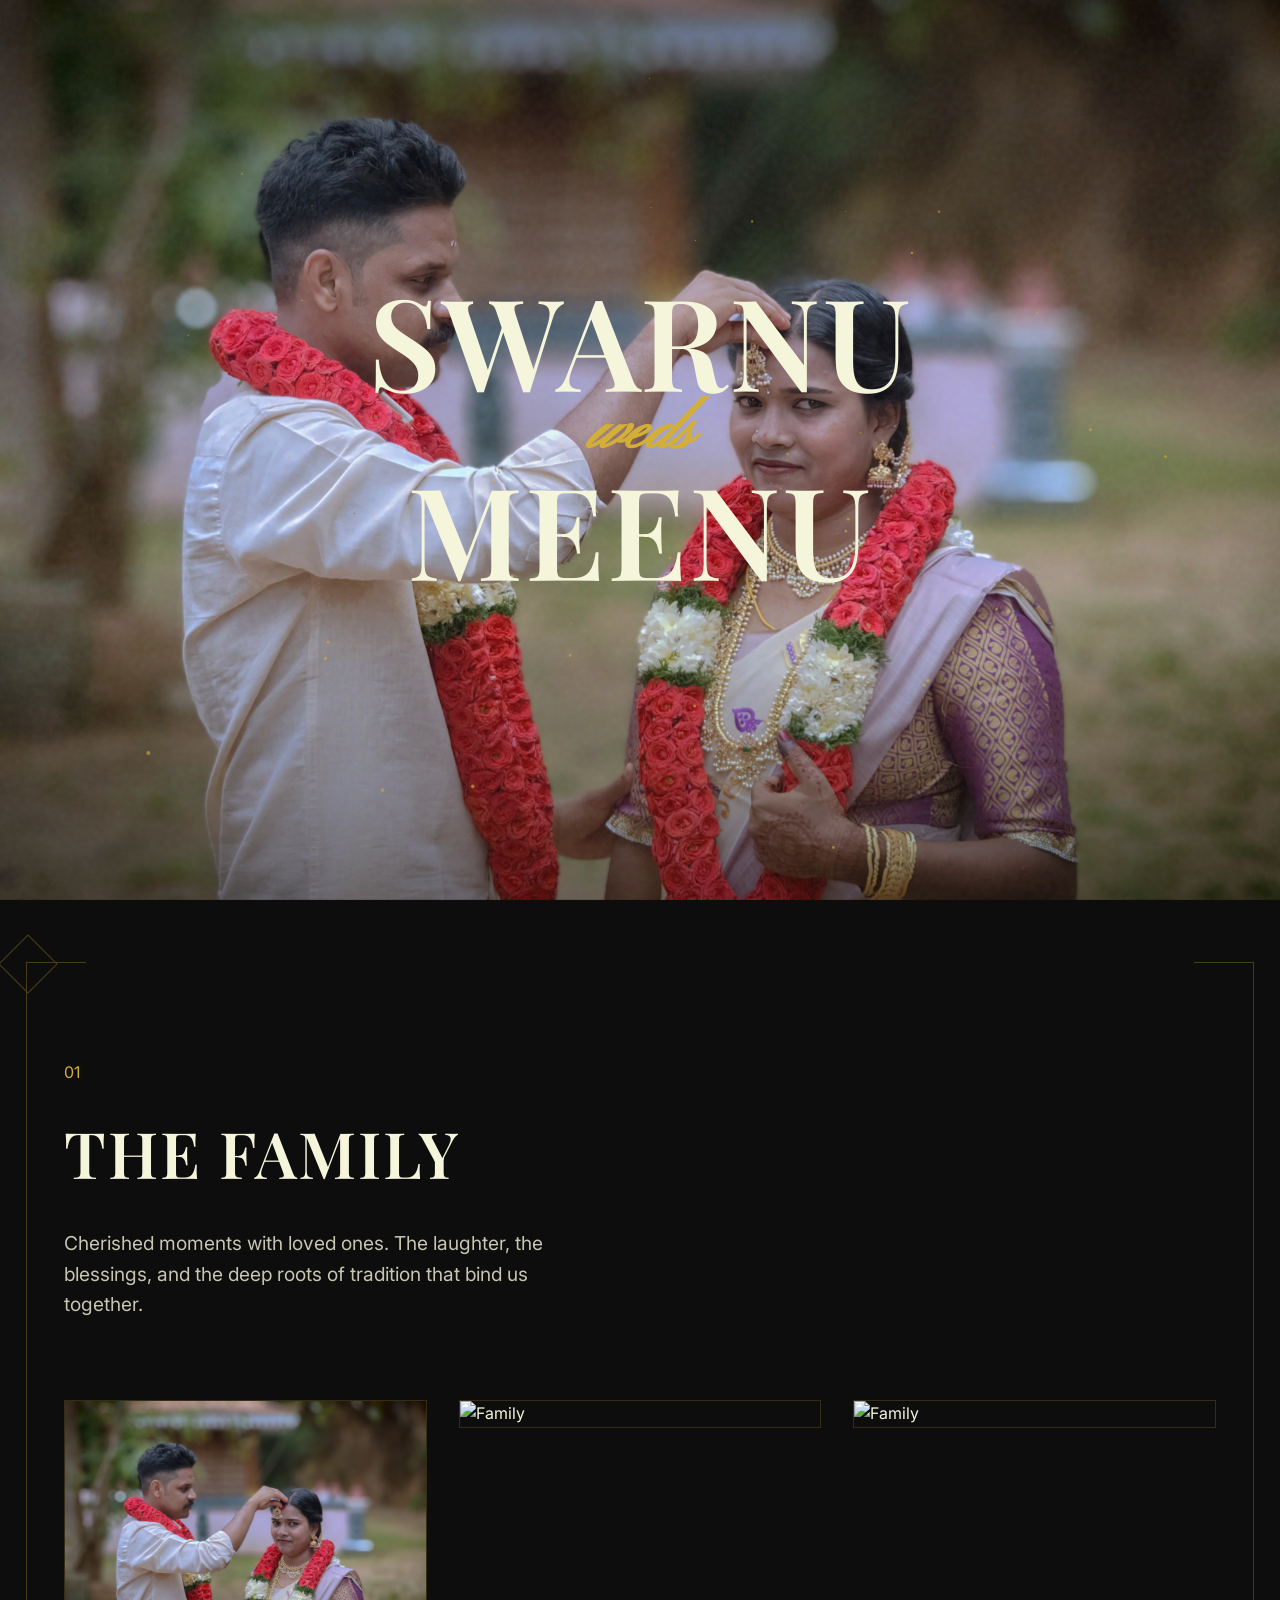
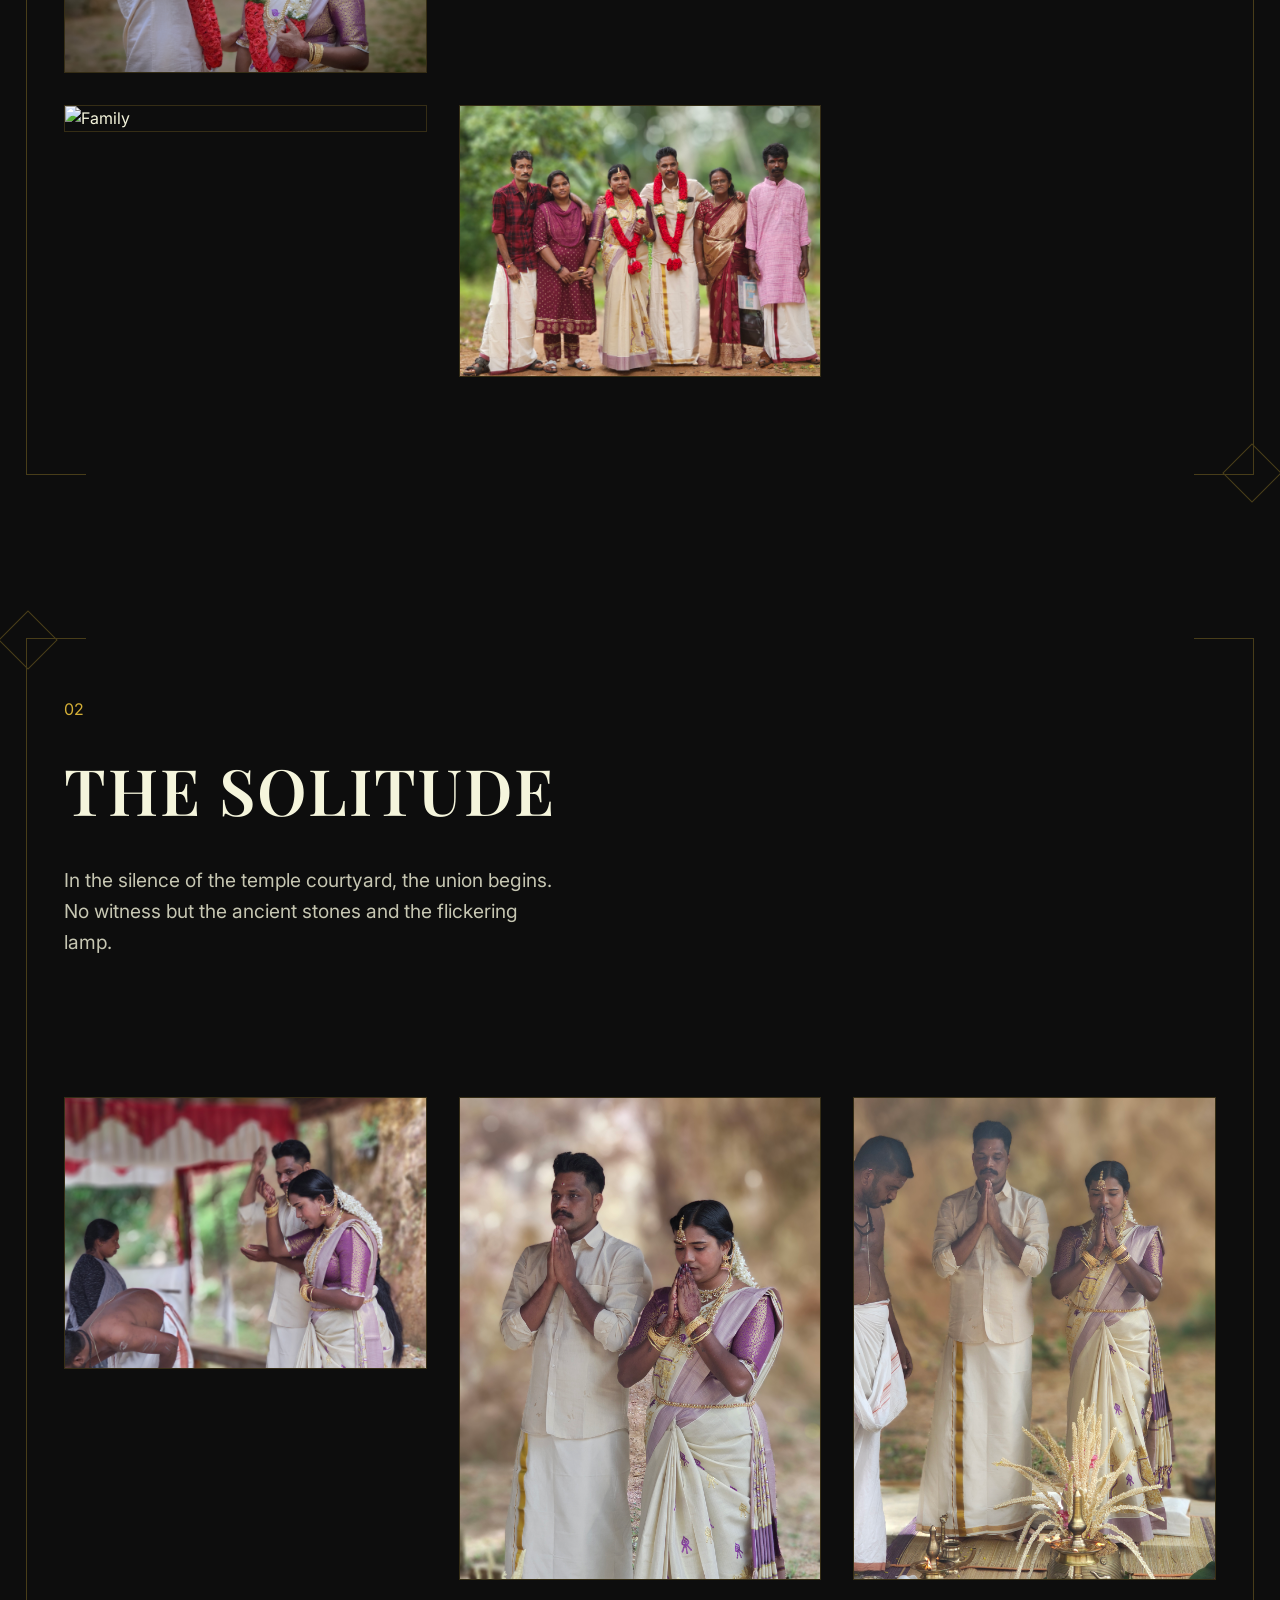
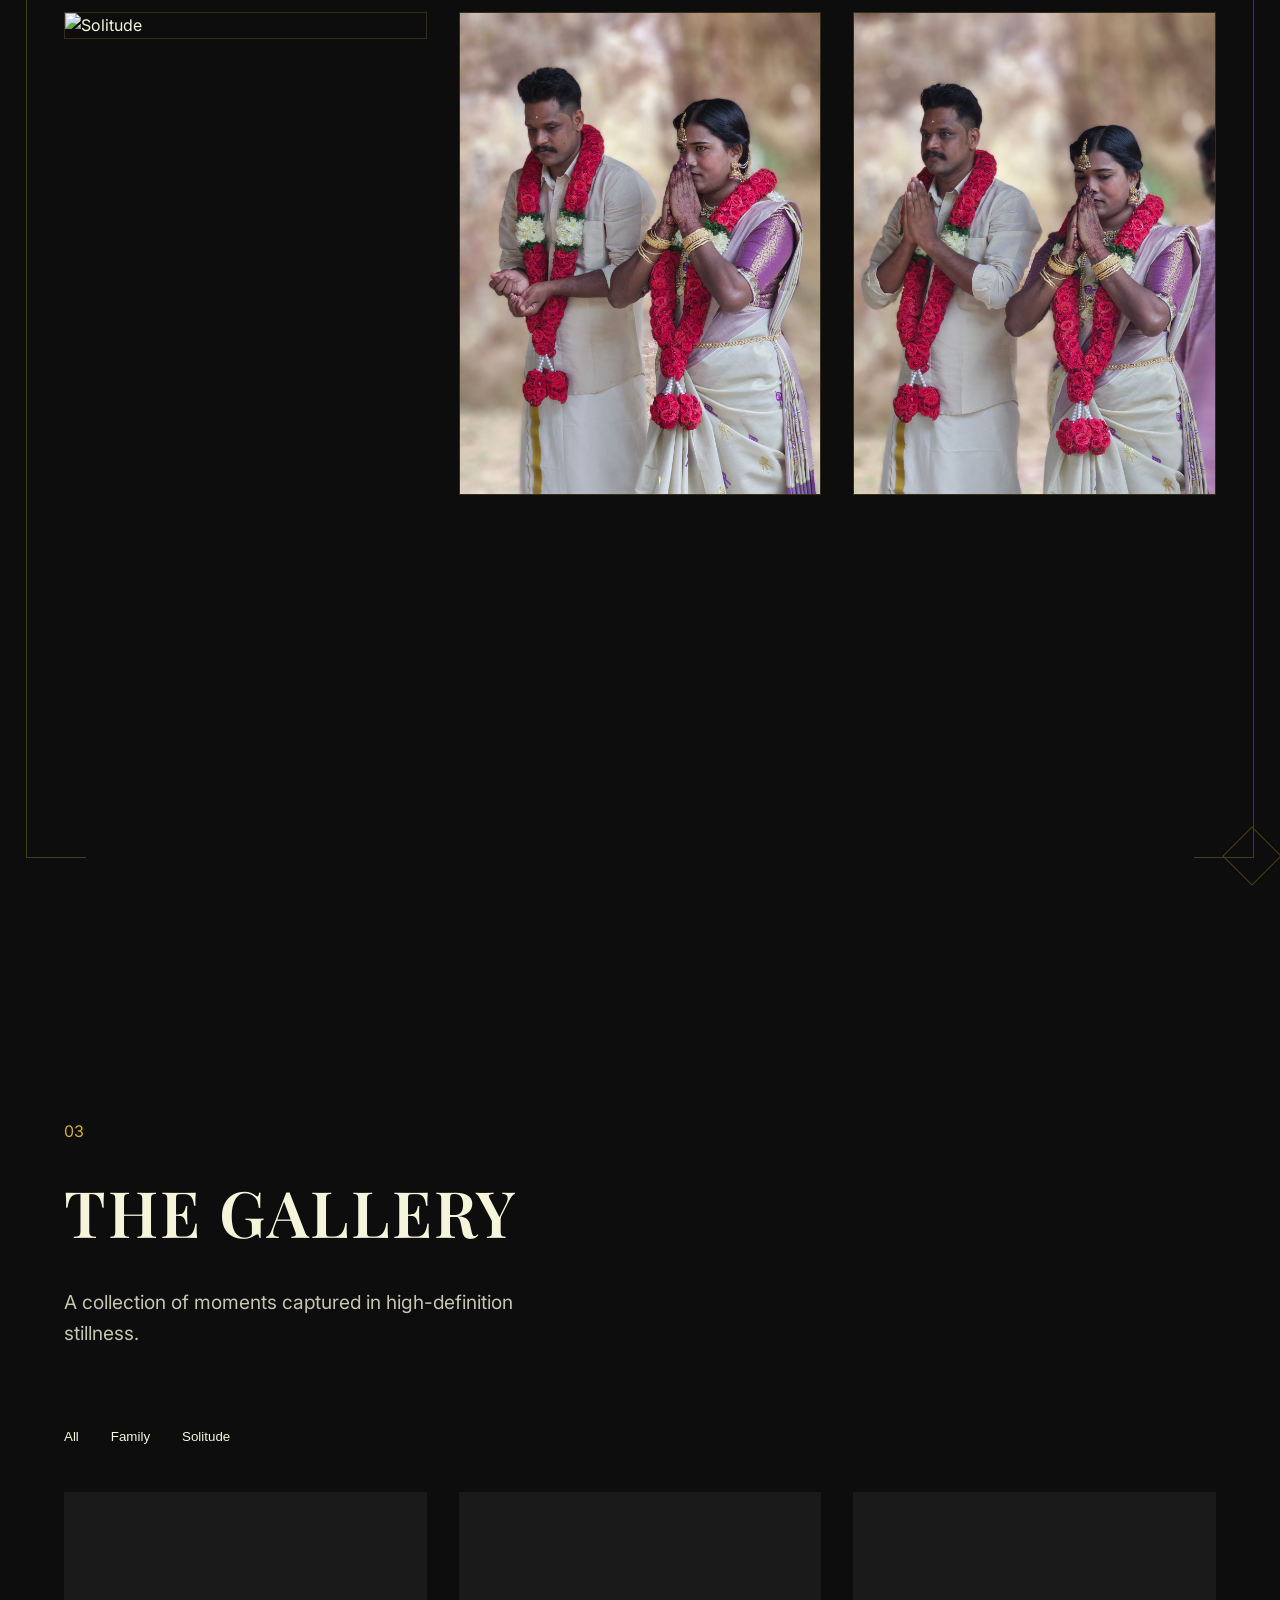
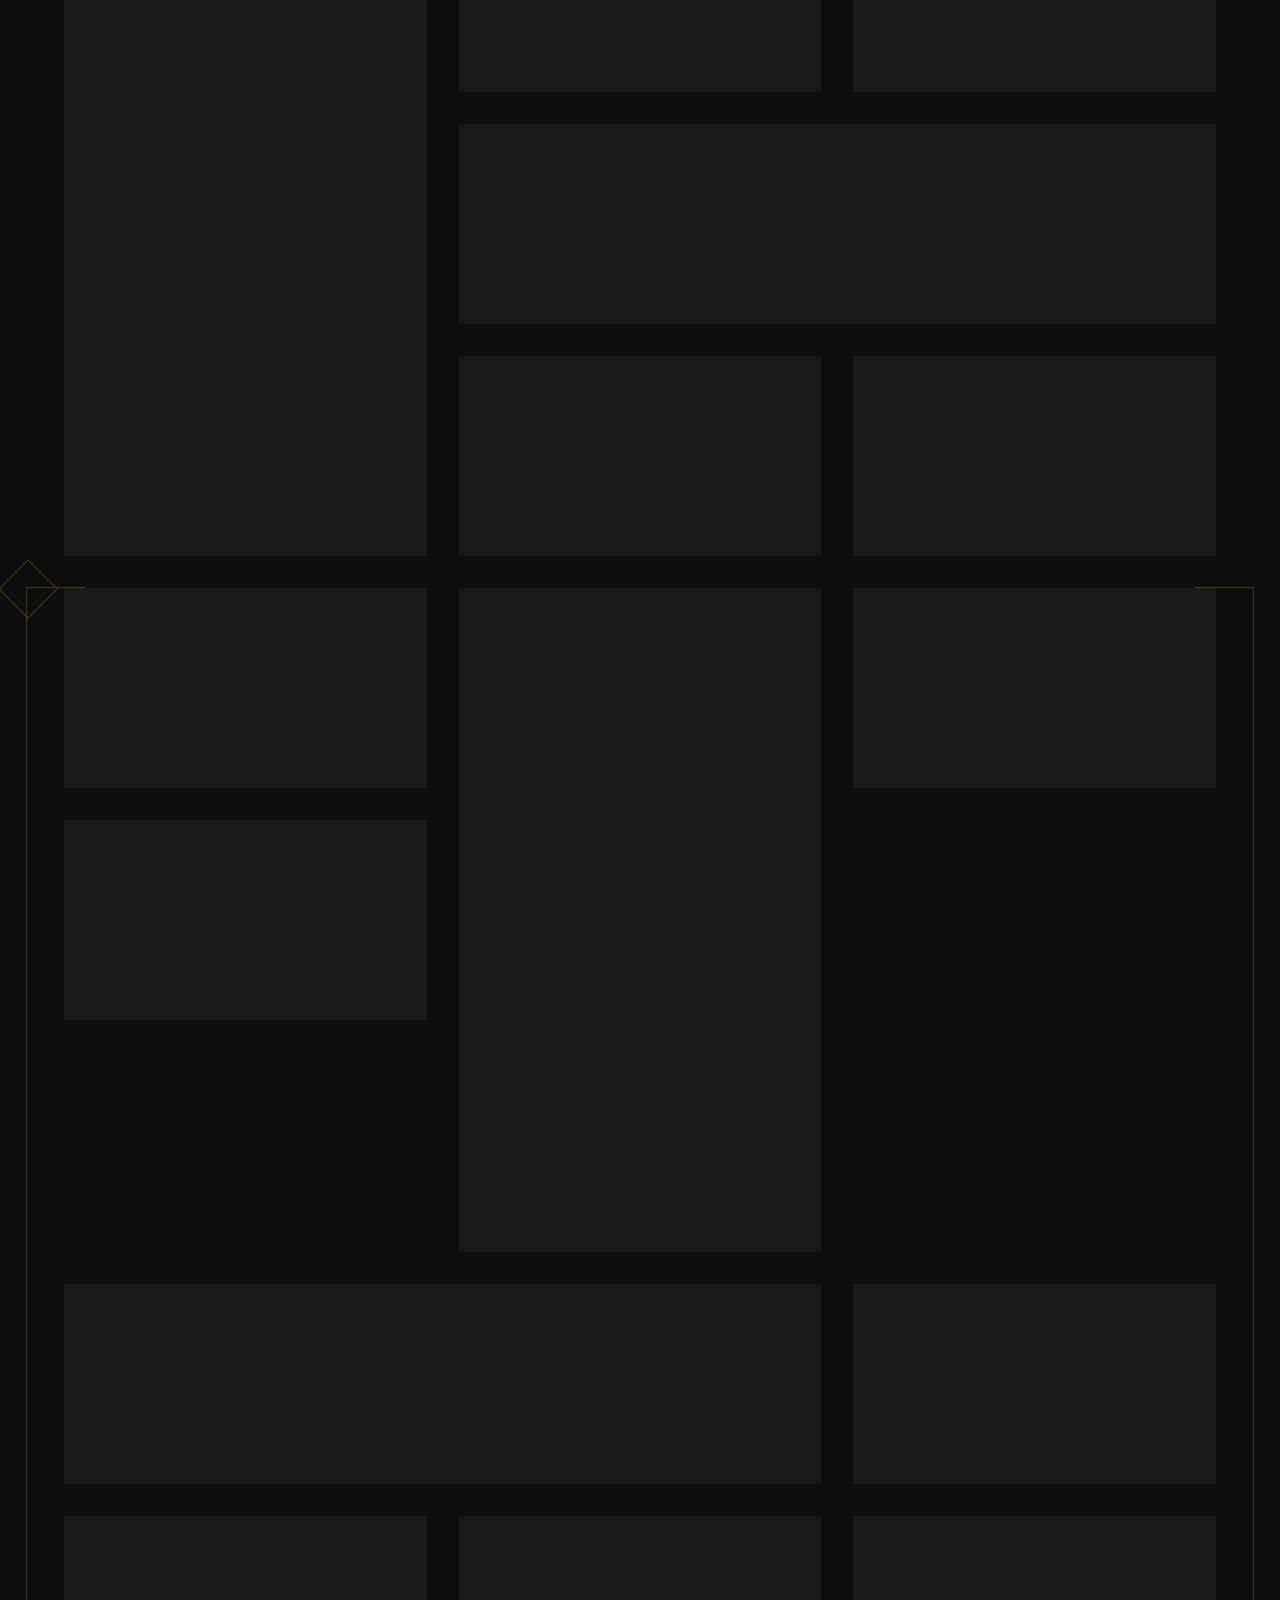
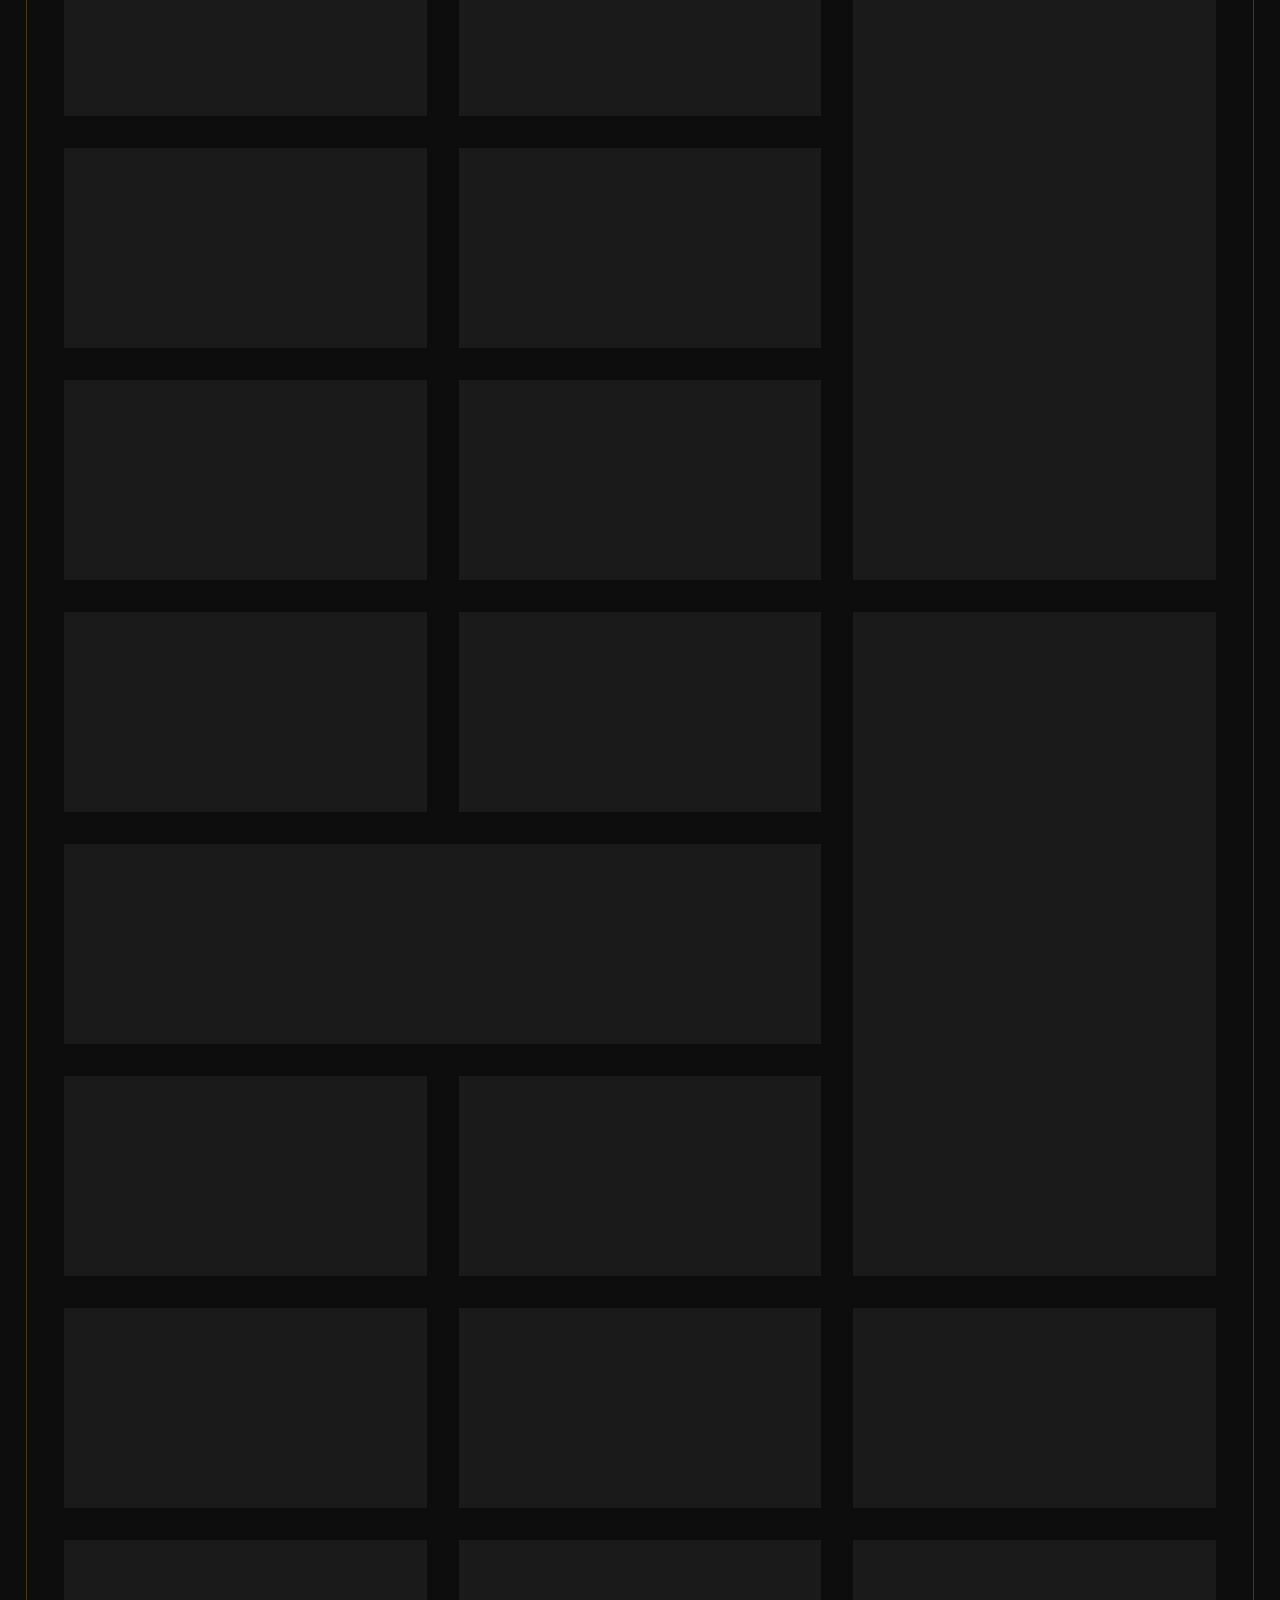
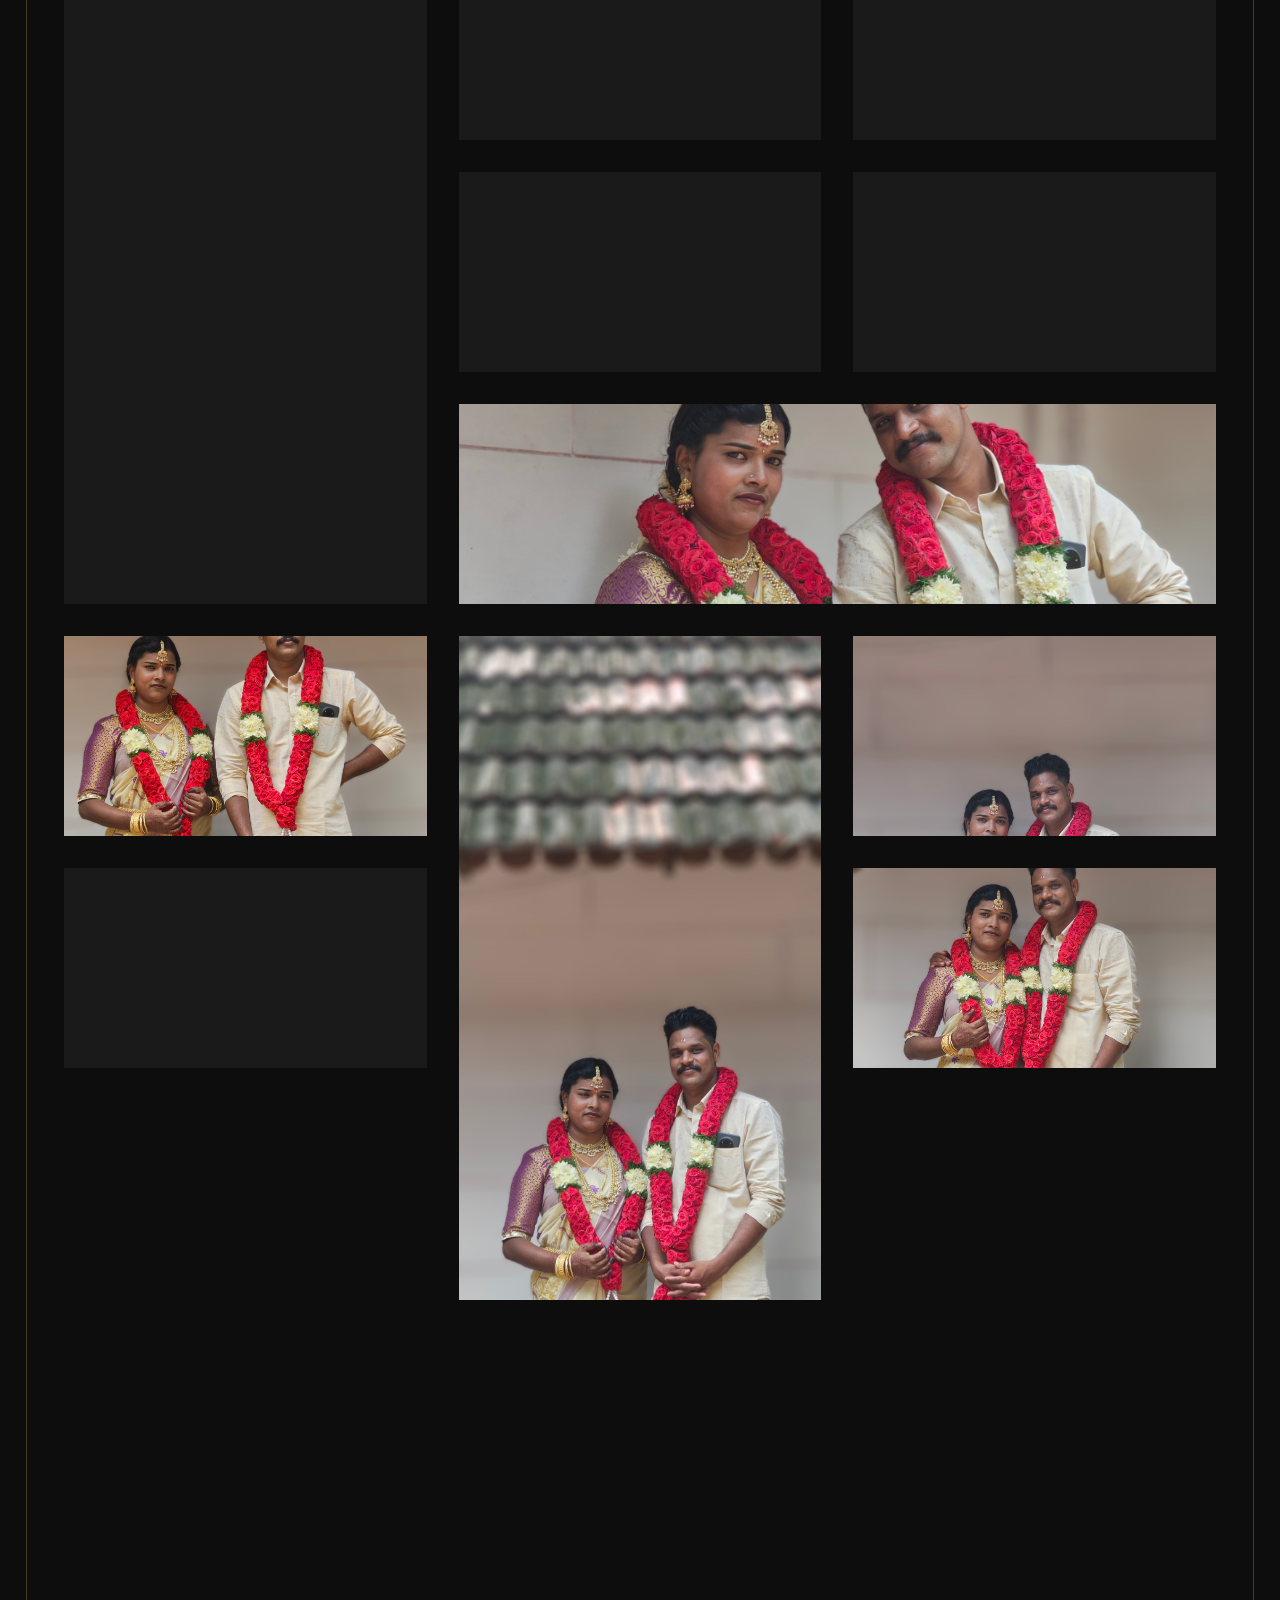
==== commit 6199e2ac: "Fix mobile intro loading and implement real lazy-loading" ====
--- a/index.html
+++ b/index.html
@@ -175,614 +175,614 @@
             <div class="masonry" id="masonry">
                 <!-- ALL IMAGES -->
                 <div class="m-item m-tall" data-cat="all" data-lazy>
-                    <div class="m-img" style="background-image: url('images/IMG_20250827_095623.jpg');"></div>
-                </div>
-                <div class="m-item" data-cat="all" data-lazy>
-                    <div class="m-img" style="background-image: url('images/IMG_20250827_095708.jpg');"></div>
-                </div>
-                <div class="m-item" data-cat="all" data-lazy>
-                    <div class="m-img" style="background-image: url('images/IMG_20250827_095709.jpg');"></div>
-                </div>
-                <div class="m-item m-wide" data-cat="all" data-lazy>
-                    <div class="m-img" style="background-image: url('images/IMG_20250827_095751.jpg');"></div>
-                </div>
-                <div class="m-item" data-cat="all" data-lazy>
-                    <div class="m-img" style="background-image: url('images/IMG_20250827_095757.jpg');"></div>
-                </div>
-                <div class="m-item" data-cat="all" data-lazy>
-                    <div class="m-img" style="background-image: url('images/IMG_20250827_095838.jpg');"></div>
-                </div>
-                <div class="m-item" data-cat="all" data-lazy>
-                    <div class="m-img" style="background-image: url('images/IMG_20250827_095849.jpg');"></div>
-                </div>
-                <div class="m-item m-tall" data-cat="all" data-lazy>
-                    <div class="m-img" style="background-image: url('images/IMG_20250827_100854.jpg');"></div>
-                </div>
-                <div class="m-item" data-cat="all" data-lazy>
-                    <div class="m-img" style="background-image: url('images/IMG_20250827_101050-1.jpg');"></div>
-                </div>
-                <div class="m-item" data-cat="all" data-lazy>
-                    <div class="m-img" style="background-image: url('images/IMG_20250827_101050.jpg');"></div>
-                </div>
-                <div class="m-item m-wide" data-cat="all" data-lazy>
-                    <div class="m-img" style="background-image: url('images/IMG_20250827_101105.jpg');"></div>
-                </div>
-                <div class="m-item" data-cat="all" data-lazy>
-                    <div class="m-img" style="background-image: url('images/IMG_20250827_101130.jpg');"></div>
-                </div>
-                <div class="m-item" data-cat="all" data-lazy>
-                    <div class="m-img" style="background-image: url('images/IMG_20250827_101215-1.jpg');"></div>
-                </div>
-                <div class="m-item" data-cat="all" data-lazy>
-                    <div class="m-img" style="background-image: url('images/IMG_20250827_101215.jpg');"></div>
-                </div>
-                <div class="m-item m-tall" data-cat="all" data-lazy>
-                    <div class="m-img" style="background-image: url('images/IMG_20250827_101748-1.jpg');"></div>
-                </div>
-                <div class="m-item" data-cat="all" data-lazy>
-                    <div class="m-img" style="background-image: url('images/IMG_20250827_101748.jpg');"></div>
-                </div>
-                <div class="m-item" data-cat="all" data-lazy>
-                    <div class="m-img" style="background-image: url('images/IMG_20250827_101804.jpg');"></div>
-                </div>
-                <div class="m-item" data-cat="all" data-lazy>
-                    <div class="m-img" style="background-image: url('images/IMG_20250827_101808.jpg');"></div>
-                </div>
-                <div class="m-item" data-cat="all" data-lazy>
-                    <div class="m-img" style="background-image: url('images/IMG_20250827_101939.jpg');"></div>
-                </div>
-                <div class="m-item" data-cat="all" data-lazy>
-                    <div class="m-img" style="background-image: url('images/IMG_20250827_101941.jpg');"></div>
-                </div>
-                <div class="m-item" data-cat="all" data-lazy>
-                    <div class="m-img" style="background-image: url('images/IMG_20250827_101946.jpg');"></div>
-                </div>
-                <div class="m-item m-tall" data-cat="all" data-lazy>
-                    <div class="m-img" style="background-image: url('images/IMG_20250827_102011.jpg');"></div>
-                </div>
-                <div class="m-item m-wide" data-cat="all" data-lazy>
-                    <div class="m-img" style="background-image: url('images/IMG_20250827_102033-1.jpg');"></div>
-                </div>
-                <div class="m-item" data-cat="all" data-lazy>
-                    <div class="m-img" style="background-image: url('images/IMG_20250827_102033.jpg');"></div>
-                </div>
-                <div class="m-item" data-cat="all" data-lazy>
-                    <div class="m-img" style="background-image: url('images/IMG_20250827_102525.jpg');"></div>
-                </div>
-                <div class="m-item" data-cat="all" data-lazy>
-                    <div class="m-img" style="background-image: url('images/IMG_20250827_104342-1.jpg');"></div>
-                </div>
-                <div class="m-item" data-cat="all" data-lazy>
-                    <div class="m-img" style="background-image: url('images/IMG_20250827_104342.jpg');"></div>
-                </div>
-                <div class="m-item" data-cat="all" data-lazy>
-                    <div class="m-img" style="background-image: url('images/IMG_20250827_104429.jpg');"></div>
-                </div>
-                <div class="m-item m-tall" data-cat="all" data-lazy>
-                    <div class="m-img" style="background-image: url('images/IMG_20250827_104432-1.jpg');"></div>
-                </div>
-                <div class="m-item" data-cat="all" data-lazy>
-                    <div class="m-img" style="background-image: url('images/IMG_20250827_104432.jpg');"></div>
-                </div>
-                <div class="m-item" data-cat="all" data-lazy>
-                    <div class="m-img" style="background-image: url('images/IMG_20250827_104458-1.jpg');"></div>
-                </div>
-                <div class="m-item" data-cat="all" data-lazy>
-                    <div class="m-img" style="background-image: url('images/IMG_20250827_104458.jpg');"></div>
-                </div>
-                <div class="m-item" data-cat="all" data-lazy>
-                    <div class="m-img" style="background-image: url('images/IMG_20250827_104501.jpg');"></div>
-                </div>
-                <div class="m-item m-wide" data-cat="all" data-lazy>
-                    <div class="m-img" style="background-image: url('images/IMG_20250827_104623502_HDR_PORTRAIT.jpg');">
-                    </div>
-                </div>
-                <div class="m-item" data-cat="all" data-lazy>
-                    <div class="m-img" style="background-image: url('images/IMG_20250827_104658016_HDR_PORTRAIT.jpg');">
-                    </div>
-                </div>
-                <div class="m-item m-tall" data-cat="all" data-lazy>
-                    <div class="m-img" style="background-image: url('images/IMG_20250827_104704680_HDR_PORTRAIT.jpg');">
-                    </div>
-                </div>
-                <div class="m-item" data-cat="all" data-lazy>
-                    <div class="m-img" style="background-image: url('images/IMG_20250827_104733348_HDR_PORTRAIT.jpg');">
-                    </div>
-                </div>
-                <div class="m-item" data-cat="all" data-lazy>
-                    <div class="m-img" style="background-image: url('images/IMG_20250827_104741.jpg');"></div>
-                </div>
-                <div class="m-item" data-cat="all" data-lazy>
-                    <div class="m-img" style="background-image: url('images/IMG_20250827_104741410_HDR_PORTRAIT.jpg');">
-                    </div>
-                </div>
-                <div class="m-item" data-cat="all" data-lazy>
-                    <div class="m-img" style="background-image: url('images/IMG_20250827_104742.jpg');"></div>
-                </div>
-                <div class="m-item" data-cat="all" data-lazy>
-                    <div class="m-img" style="background-image: url('images/IMG_20250827_104748.jpg');"></div>
-                </div>
-                <div class="m-item m-tall" data-cat="all" data-lazy>
-                    <div class="m-img" style="background-image: url('images/IMG_20250827_104749.jpg');"></div>
-                </div>
-                <div class="m-item" data-cat="all" data-lazy>
-                    <div class="m-img" style="background-image: url('images/IMG_20250827_104828.jpg');"></div>
-                </div>
-                <div class="m-item m-wide" data-cat="all" data-lazy>
-                    <div class="m-img" style="background-image: url('images/IMG_20250827_104850-1.jpg');"></div>
-                </div>
-                <div class="m-item" data-cat="all" data-lazy>
-                    <div class="m-img" style="background-image: url('images/IMG_20250827_104850.jpg');"></div>
-                </div>
-                <div class="m-item" data-cat="all" data-lazy>
-                    <div class="m-img" style="background-image: url('images/IMG_20250827_104900.jpg');"></div>
-                </div>
-                <div class="m-item" data-cat="all" data-lazy>
-                    <div class="m-img" style="background-image: url('images/IMG_20250827_104903.jpg');"></div>
-                </div>
-                <div class="m-item" data-cat="all" data-lazy>
-                    <div class="m-img" style="background-image: url('images/IMG_20250827_104947.jpg');"></div>
-                </div>
-                <div class="m-item" data-cat="all" data-lazy>
-                    <div class="m-img" style="background-image: url('images/IMG_20250827_104947658_HDR_PORTRAIT.jpg');">
-                    </div>
-                </div>
-                <div class="m-item m-tall" data-cat="all" data-lazy>
-                    <div class="m-img" style="background-image: url('images/IMG_20250827_104948.jpg');"></div>
-                </div>
-                <div class="m-item" data-cat="all" data-lazy>
-                    <div class="m-img" style="background-image: url('images/IMG_20250827_105015516_HDR_PORTRAIT.jpg');">
-                    </div>
-                </div>
-                <div class="m-item" data-cat="all" data-lazy>
-                    <div class="m-img" style="background-image: url('images/IMG_20250827_105024550_HDR_PORTRAIT.jpg');">
-                    </div>
-                </div>
-                <div class="m-item" data-cat="all" data-lazy>
-                    <div class="m-img" style="background-image: url('images/IMG_20250827_105038-1.jpg');"></div>
-                </div>
-                <div class="m-item" data-cat="all" data-lazy>
-                    <div class="m-img" style="background-image: url('images/IMG_20250827_105038-2.jpg');"></div>
-                </div>
-                <div class="m-item" data-cat="all" data-lazy>
-                    <div class="m-img" style="background-image: url('images/IMG_20250827_105038.jpg');"></div>
-                </div>
-                <div class="m-item m-tall" data-cat="all" data-lazy>
-                    <div class="m-img" style="background-image: url('images/IMG_20250827_105040.jpg');"></div>
-                </div>
-                <div class="m-item m-wide" data-cat="all" data-lazy>
-                    <div class="m-img" style="background-image: url('images/IMG_20250827_105049.jpg');"></div>
-                </div>
-                <div class="m-item" data-cat="all" data-lazy>
-                    <div class="m-img" style="background-image: url('images/IMG_20250827_105051-1.jpg');"></div>
-                </div>
-                <div class="m-item" data-cat="all" data-lazy>
-                    <div class="m-img" style="background-image: url('images/IMG_20250827_105051.jpg');"></div>
-                </div>
-                <div class="m-item" data-cat="all" data-lazy>
-                    <div class="m-img" style="background-image: url('images/IMG_20250827_105052.jpg');"></div>
-                </div>
-                <div class="m-item" data-cat="all" data-lazy>
-                    <div class="m-img" style="background-image: url('images/IMG_20250827_105128.jpg');"></div>
-                </div>
-                <div class="m-item" data-cat="all" data-lazy>
-                    <div class="m-img" style="background-image: url('images/IMG_20250827_105220.jpg');"></div>
-                </div>
-                <div class="m-item" data-cat="all" data-lazy>
-                    <div class="m-img" style="background-image: url('images/IMG_20250827_105254.jpg');"></div>
-                </div>
-                <div class="m-item m-tall" data-cat="all" data-lazy>
-                    <div class="m-img" style="background-image: url('images/IMG_20250827_105318655_HDR_PORTRAIT.jpg');">
-                    </div>
-                </div>
-                <div class="m-item" data-cat="all" data-lazy>
-                    <div class="m-img" style="background-image: url('images/IMG_20250827_105401272_HDR_PORTRAIT.jpg');">
-                    </div>
-                </div>
-                <div class="m-item" data-cat="all" data-lazy>
-                    <div class="m-img" style="background-image: url('images/IMG_20250827_105420822_HDR_PORTRAIT.jpg');">
-                    </div>
-                </div>
-                <div class="m-item m-wide" data-cat="all" data-lazy>
-                    <div class="m-img" style="background-image: url('images/IMG_20250827_105431.jpg');"></div>
-                </div>
-                <div class="m-item" data-cat="all" data-lazy>
-                    <div class="m-img" style="background-image: url('images/IMG_20250827_105454-1.jpg');"></div>
-                </div>
-                <div class="m-item" data-cat="all" data-lazy>
-                    <div class="m-img" style="background-image: url('images/IMG_20250827_105454.jpg');"></div>
-                </div>
-                <div class="m-item" data-cat="all" data-lazy>
-                    <div class="m-img" style="background-image: url('images/IMG_20250827_105522.jpg');"></div>
-                </div>
-                <div class="m-item" data-cat="all" data-lazy>
-                    <div class="m-img" style="background-image: url('images/IMG_20250827_105534.jpg');"></div>
-                </div>
-                <div class="m-item m-tall" data-cat="all" data-lazy>
-                    <div class="m-img" style="background-image: url('images/IMG_20250827_105639-1.jpg');"></div>
-                </div>
-                <div class="m-item" data-cat="all" data-lazy>
-                    <div class="m-img" style="background-image: url('images/IMG_20250827_105639.jpg');"></div>
-                </div>
-                <div class="m-item" data-cat="all" data-lazy>
-                    <div class="m-img" style="background-image: url('images/IMG_20250827_105641515_HDR_PORTRAIT.jpg');">
-                    </div>
-                </div>
-                <div class="m-item" data-cat="all" data-lazy>
-                    <div class="m-img" style="background-image: url('images/IMG_20250827_105647.jpg');"></div>
-                </div>
-                <div class="m-item" data-cat="all" data-lazy>
-                    <div class="m-img" style="background-image: url('images/IMG_20250827_105656127_HDR_PORTRAIT.jpg');">
-                    </div>
-                </div>
-                <div class="m-item" data-cat="all" data-lazy>
-                    <div class="m-img" style="background-image: url('images/IMG_20250827_105716526_HDR_PORTRAIT.jpg');">
-                    </div>
-                </div>
-                <div class="m-item m-wide" data-cat="all" data-lazy>
-                    <div class="m-img" style="background-image: url('images/IMG_20250827_105717-1.jpg');"></div>
-                </div>
-                <div class="m-item m-tall" data-cat="all" data-lazy>
-                    <div class="m-img" style="background-image: url('images/IMG_20250827_105717.jpg');"></div>
-                </div>
-                <div class="m-item" data-cat="all" data-lazy>
-                    <div class="m-img" style="background-image: url('images/IMG_20250827_105746.jpg');"></div>
-                </div>
-                <div class="m-item" data-cat="all" data-lazy>
-                    <div class="m-img" style="background-image: url('images/IMG_20250827_105757.jpg');"></div>
-                </div>
-                <div class="m-item" data-cat="all" data-lazy>
-                    <div class="m-img" style="background-image: url('images/IMG_20250827_105757068_HDR_PORTRAIT.jpg');">
-                    </div>
-                </div>
-                <div class="m-item" data-cat="all" data-lazy>
-                    <div class="m-img" style="background-image: url('images/IMG_20250827_105813603_HDR_PORTRAIT.jpg');">
-                    </div>
-                </div>
-                <div class="m-item" data-cat="all" data-lazy>
-                    <div class="m-img" style="background-image: url('images/IMG_20250827_105826039_HDR_PORTRAIT.jpg');">
-                    </div>
-                </div>
-                <div class="m-item" data-cat="all" data-lazy>
-                    <div class="m-img" style="background-image: url('images/IMG_20250827_105915817_HDR_PORTRAIT.jpg');">
-                    </div>
-                </div>
-                <div class="m-item m-tall" data-cat="all" data-lazy>
-                    <div class="m-img" style="background-image: url('images/IMG_20250827_105929.jpg');"></div>
-                </div>
-                <div class="m-item" data-cat="all" data-lazy>
-                    <div class="m-img" style="background-image: url('images/IMG_20250827_110416.jpg');"></div>
-                </div>
-                <div class="m-item m-wide" data-cat="all" data-lazy>
-                    <div class="m-img" style="background-image: url('images/IMG_20250827_110428150_HDR_PORTRAIT.jpg');">
-                    </div>
-                </div>
-                <div class="m-item" data-cat="all" data-lazy>
-                    <div class="m-img" style="background-image: url('images/IMG_20250827_110431527_HDR_PORTRAIT.jpg');">
-                    </div>
-                </div>
-                <div class="m-item" data-cat="all" data-lazy>
-                    <div class="m-img" style="background-image: url('images/IMG_20250827_110433.jpg');"></div>
-                </div>
-                <div class="m-item" data-cat="all" data-lazy>
-                    <div class="m-img" style="background-image: url('images/IMG_20250827_110434054_HDR_PORTRAIT.jpg');">
-                    </div>
-                </div>
-                <div class="m-item" data-cat="all" data-lazy>
-                    <div class="m-img" style="background-image: url('images/IMG_20250827_110444616_HDR_PORTRAIT.jpg');">
-                    </div>
-                </div>
-                <div class="m-item m-tall" data-cat="all" data-lazy>
-                    <div class="m-img" style="background-image: url('images/IMG_20250827_110447879_HDR_PORTRAIT.jpg');">
-                    </div>
-                </div>
-                <div class="m-item" data-cat="all" data-lazy>
-                    <div class="m-img" style="background-image: url('images/IMG_20250827_110455.jpg');"></div>
-                </div>
-                <div class="m-item" data-cat="all" data-lazy>
-                    <div class="m-img" style="background-image: url('images/IMG_20250827_110500747_HDR_PORTRAIT.jpg');">
-                    </div>
-                </div>
-                <div class="m-item m-wide" data-cat="all" data-lazy>
-                    <div class="m-img" style="background-image: url('images/IMG_20250827_110515139_HDR_PORTRAIT.jpg');">
-                    </div>
-                </div>
-                <div class="m-item" data-cat="all" data-lazy>
-                    <div class="m-img" style="background-image: url('images/IMG_20250827_110519217_HDR_PORTRAIT.jpg');">
-                    </div>
-                </div>
-                <div class="m-item" data-cat="all" data-lazy>
-                    <div class="m-img" style="background-image: url('images/IMG_20250827_110543314_HDR_PORTRAIT.jpg');">
-                    </div>
-                </div>
-                <div class="m-item" data-cat="all" data-lazy>
-                    <div class="m-img" style="background-image: url('images/IMG_20250827_110550772_HDR_PORTRAIT.jpg');">
-                    </div>
-                </div>
-                <div class="m-item m-tall" data-cat="all" data-lazy>
-                    <div class="m-img" style="background-image: url('images/IMG_20250827_110552-1.jpg');"></div>
-                </div>
-                <div class="m-item" data-cat="all" data-lazy>
-                    <div class="m-img" style="background-image: url('images/IMG_20250827_110552.jpg');"></div>
-                </div>
-                <div class="m-item" data-cat="all" data-lazy>
-                    <div class="m-img" style="background-image: url('images/IMG_20250827_110626478_HDR_PORTRAIT.jpg');">
-                    </div>
-                </div>
-                <div class="m-item" data-cat="all" data-lazy>
-                    <div class="m-img" style="background-image: url('images/IMG_20250827_110659849_HDR_PORTRAIT.jpg');">
-                    </div>
-                </div>
-                <div class="m-item" data-cat="all" data-lazy>
-                    <div class="m-img" style="background-image: url('images/IMG_20250827_110709911_HDR_PORTRAIT.jpg');">
-                    </div>
-                </div>
-                <div class="m-item" data-cat="all" data-lazy>
-                    <div class="m-img" style="background-image: url('images/IMG_20250827_110720540_HDR_PORTRAIT.jpg');">
-                    </div>
-                </div>
-                <div class="m-item m-tall" data-cat="all" data-lazy>
-                    <div class="m-img" style="background-image: url('images/IMG_20250827_110743415_HDR_PORTRAIT.jpg');">
-                    </div>
-                </div>
-                <div class="m-item" data-cat="all" data-lazy>
-                    <div class="m-img" style="background-image: url('images/IMG_20250827_110801250_HDR_PORTRAIT.jpg');">
-                    </div>
-                </div>
-                <div class="m-item m-wide" data-cat="all" data-lazy>
-                    <div class="m-img" style="background-image: url('images/IMG_20250827_110830.jpg');"></div>
-                </div>
-                <div class="m-item" data-cat="all" data-lazy>
-                    <div class="m-img" style="background-image: url('images/IMG_20250827_110928-1.jpg');"></div>
-                </div>
-                <div class="m-item" data-cat="all" data-lazy>
-                    <div class="m-img" style="background-image: url('images/IMG_20250827_110928.jpg');"></div>
-                </div>
-                <div class="m-item" data-cat="all" data-lazy>
-                    <div class="m-img" style="background-image: url('images/IMG_20250827_110951.jpg');"></div>
-                </div>
-                <div class="m-item" data-cat="all" data-lazy>
-                    <div class="m-img" style="background-image: url('images/IMG_20250827_111024-1.jpg');"></div>
-                </div>
-                <div class="m-item m-tall" data-cat="all" data-lazy>
-                    <div class="m-img" style="background-image: url('images/IMG_20250827_111024.jpg');"></div>
-                </div>
-                <div class="m-item" data-cat="all" data-lazy>
-                    <div class="m-img" style="background-image: url('images/IMG_20250827_111147.jpg');"></div>
-                </div>
-                <div class="m-item" data-cat="all" data-lazy>
-                    <div class="m-img" style="background-image: url('images/IMG_20250827_111248825_HDR_PORTRAIT.jpg');">
-                    </div>
-                </div>
-                <div class="m-item" data-cat="all" data-lazy>
-                    <div class="m-img" style="background-image: url('images/IMG_20250827_111254327_HDR_PORTRAIT.jpg');">
-                    </div>
-                </div>
-                <div class="m-item" data-cat="all" data-lazy>
-                    <div class="m-img" style="background-image: url('images/IMG_20250827_111340586_HDR_PORTRAIT.jpg');">
-                    </div>
-                </div>
-                <div class="m-item" data-cat="all" data-lazy>
-                    <div class="m-img" style="background-image: url('images/IMG_20250827_111354414_HDR_PORTRAIT.jpg');">
-                    </div>
-                </div>
-                <div class="m-item m-tall" data-cat="all" data-lazy>
-                    <div class="m-img" style="background-image: url('images/IMG_20250827_111409756_HDR_PORTRAIT.jpg');">
-                    </div>
-                </div>
-                <div class="m-item m-wide" data-cat="all" data-lazy>
-                    <div class="m-img" style="background-image: url('images/IMG_20250827_111447590_HDR_PORTRAIT.jpg');">
-                    </div>
-                </div>
-                <div class="m-item" data-cat="all" data-lazy>
-                    <div class="m-img" style="background-image: url('images/IMG_20250827_111502197_HDR_PORTRAIT.jpg');">
-                    </div>
-                </div>
-                <div class="m-item" data-cat="all" data-lazy>
-                    <div class="m-img" style="background-image: url('images/IMG_20250827_111513210_HDR_PORTRAIT.jpg');">
-                    </div>
-                </div>
-                <div class="m-item" data-cat="all" data-lazy>
-                    <div class="m-img" style="background-image: url('images/IMG_20250827_111539829_HDR_PORTRAIT.jpg');">
-                    </div>
-                </div>
-                <div class="m-item" data-cat="all" data-lazy>
-                    <div class="m-img" style="background-image: url('images/IMG_20250827_111752663_HDR_AE.jpg');"></div>
-                </div>
-                <div class="m-item" data-cat="all" data-lazy>
-                    <div class="m-img" style="background-image: url('images/IMG_20250827_111802538_HDR_PORTRAIT.jpg');">
-                    </div>
-                </div>
-                <div class="m-item m-tall" data-cat="all" data-lazy>
-                    <div class="m-img" style="background-image: url('images/IMG_20250827_112144.jpg');"></div>
-                </div>
-                <div class="m-item" data-cat="all" data-lazy>
-                    <div class="m-img" style="background-image: url('images/IMG_20250827_112147453_HDR_PORTRAIT.jpg');">
-                    </div>
-                </div>
-                <div class="m-item" data-cat="all" data-lazy>
-                    <div class="m-img" style="background-image: url('images/IMG_20250827_112255.jpg');"></div>
-                </div>
-                <div class="m-item m-wide" data-cat="all" data-lazy>
-                    <div class="m-img" style="background-image: url('images/IMG_20250827_112259421_HDR_PORTRAIT.jpg');">
-                    </div>
-                </div>
-                <div class="m-item" data-cat="all" data-lazy>
-                    <div class="m-img" style="background-image: url('images/IMG_20250827_112306026_HDR_PORTRAIT.jpg');">
-                    </div>
-                </div>
-                <div class="m-item" data-cat="all" data-lazy>
-                    <div class="m-img" style="background-image: url('images/IMG_20250827_112317524_HDR_PORTRAIT.jpg');">
-                    </div>
-                </div>
-                <div class="m-item" data-cat="all" data-lazy>
-                    <div class="m-img" style="background-image: url('images/IMG_20250827_112341-1.jpg');"></div>
-                </div>
-                <div class="m-item m-tall" data-cat="all" data-lazy>
-                    <div class="m-img" style="background-image: url('images/IMG_20250827_112341.jpg');"></div>
-                </div>
-                <div class="m-item" data-cat="all" data-lazy>
-                    <div class="m-img" style="background-image: url('images/IMG_20250827_112355-1.jpg');"></div>
-                </div>
-                <div class="m-item" data-cat="all" data-lazy>
-                    <div class="m-img" style="background-image: url('images/IMG_20250827_112355.jpg');"></div>
-                </div>
-                <div class="m-item" data-cat="all" data-lazy>
-                    <div class="m-img" style="background-image: url('images/IMG_20250827_112403143_HDR_PORTRAIT.jpg');">
-                    </div>
-                </div>
-                <div class="m-item" data-cat="all" data-lazy>
-                    <div class="m-img" style="background-image: url('images/IMG_20250827_112436.jpg');"></div>
-                </div>
-                <div class="m-item" data-cat="all" data-lazy>
-                    <div class="m-img" style="background-image: url('images/IMG_20250827_112442872_HDR_PORTRAIT.jpg');">
-                    </div>
-                </div>
-                <div class="m-item m-tall" data-cat="all" data-lazy>
-                    <div class="m-img" style="background-image: url('images/IMG_20250827_112447.jpg');"></div>
-                </div>
-                <div class="m-item m-wide" data-cat="all" data-lazy>
-                    <div class="m-img" style="background-image: url('images/IMG_20250827_112535622_HDR_PORTRAIT.jpg');">
-                    </div>
-                </div>
-                <div class="m-item" data-cat="all" data-lazy>
-                    <div class="m-img" style="background-image: url('images/IMG_20250827_112548469_HDR_PORTRAIT.jpg');">
-                    </div>
-                </div>
-                <div class="m-item" data-cat="all" data-lazy>
-                    <div class="m-img" style="background-image: url('images/IMG_20250827_112550.jpg');"></div>
-                </div>
-                <div class="m-item" data-cat="all" data-lazy>
-                    <div class="m-img" style="background-image: url('images/IMG_20250827_112607462_HDR_PORTRAIT.jpg');">
-                    </div>
-                </div>
-                <div class="m-item" data-cat="all" data-lazy>
-                    <div class="m-img" style="background-image: url('images/IMG_20250827_112818055_HDR_PORTRAIT.jpg');">
-                    </div>
-                </div>
-                <div class="m-item m-tall" data-cat="all" data-lazy>
-                    <div class="m-img" style="background-image: url('images/IMG_20250827_112821413_HDR_PORTRAIT.jpg');">
-                    </div>
-                </div>
-                <div class="m-item" data-cat="all" data-lazy>
-                    <div class="m-img" style="background-image: url('images/IMG_20250827_112953-1.jpg');"></div>
-                </div>
-                <div class="m-item" data-cat="all" data-lazy>
-                    <div class="m-img" style="background-image: url('images/IMG_20250827_112953.jpg');"></div>
-                </div>
-                <div class="m-item" data-cat="all" data-lazy>
-                    <div class="m-img" style="background-image: url('images/IMG_20250827_112954007_HDR_PORTRAIT.jpg');">
-                    </div>
-                </div>
-                <div class="m-item" data-cat="all" data-lazy>
-                    <div class="m-img" style="background-image: url('images/IMG_20250827_113005420_HDR_PORTRAIT.jpg');">
-                    </div>
-                </div>
-                <div class="m-item" data-cat="all" data-lazy>
-                    <div class="m-img" style="background-image: url('images/IMG_20250827_113010.jpg');"></div>
-                </div>
-                <div class="m-item m-tall" data-cat="all" data-lazy>
-                    <div class="m-img" style="background-image: url('images/IMG_20250827_113012130_HDR_PORTRAIT.jpg');">
-                    </div>
-                </div>
-                <div class="m-item" data-cat="all" data-lazy>
-                    <div class="m-img" style="background-image: url('images/IMG_20250827_113014440_HDR_PORTRAIT.jpg');">
-                    </div>
-                </div>
-                <div class="m-item m-wide" data-cat="all" data-lazy>
-                    <div class="m-img" style="background-image: url('images/IMG_20250827_113034092_HDR_PORTRAIT.jpg');">
-                    </div>
-                </div>
-                <div class="m-item" data-cat="all" data-lazy>
-                    <div class="m-img" style="background-image: url('images/IMG_20250827_113054253_HDR_PORTRAIT.jpg');">
-                    </div>
-                </div>
-                <div class="m-item" data-cat="all" data-lazy>
-                    <div class="m-img" style="background-image: url('images/IMG_20250827_113100680_HDR_PORTRAIT.jpg');">
-                    </div>
-                </div>
-                <div class="m-item" data-cat="all" data-lazy>
-                    <div class="m-img" style="background-image: url('images/IMG_20250827_113103076_HDR_PORTRAIT.jpg');">
-                    </div>
-                </div>
-                <div class="m-item" data-cat="all" data-lazy>
-                    <div class="m-img" style="background-image: url('images/IMG_20250827_113159050_HDR_PORTRAIT.jpg');">
-                    </div>
-                </div>
-                <div class="m-item m-tall" data-cat="all" data-lazy>
-                    <div class="m-img" style="background-image: url('images/IMG_20250827_113202925_HDR_PORTRAIT.jpg');">
-                    </div>
-                </div>
-                <div class="m-item" data-cat="all" data-lazy>
-                    <div class="m-img" style="background-image: url('images/IMG_20250827_113245497_HDR_PORTRAIT.jpg');">
-                    </div>
-                </div>
-                <div class="m-item" data-cat="all" data-lazy>
-                    <div class="m-img" style="background-image: url('images/IMG_20250827_113302191_HDR_PORTRAIT.jpg');">
-                    </div>
-                </div>
-                <div class="m-item" data-cat="all" data-lazy>
-                    <div class="m-img" style="background-image: url('images/IMG_20250827_113309334_HDR_PORTRAIT.jpg');">
-                    </div>
-                </div>
-                <div class="m-item" data-cat="all" data-lazy>
-                    <div class="m-img" style="background-image: url('images/IMG_20250827_113604253_HDR_PORTRAIT.jpg');">
-                    </div>
-                </div>
-                <div class="m-item" data-cat="all" data-lazy>
-                    <div class="m-img" style="background-image: url('images/IMG_20250827_113610605_HDR_PORTRAIT.jpg');">
-                    </div>
-                </div>
-                <div class="m-item m-tall" data-cat="all" data-lazy>
-                    <div class="m-img" style="background-image: url('images/IMG_20250827_113617.jpg');"></div>
-                </div>
-                <div class="m-item" data-cat="all" data-lazy>
-                    <div class="m-img" style="background-image: url('images/IMG_20250827_113620488_HDR_PORTRAIT.jpg');">
-                    </div>
-                </div>
-                <div class="m-item m-wide" data-cat="all" data-lazy>
-                    <div class="m-img" style="background-image: url('images/IMG_20250827_113625677_HDR_PORTRAIT.jpg');">
-                    </div>
-                </div>
-                <div class="m-item" data-cat="all" data-lazy>
-                    <div class="m-img" style="background-image: url('images/IMG_20250827_113631.jpg');"></div>
-                </div>
-                <div class="m-item" data-cat="all" data-lazy>
-                    <div class="m-img" style="background-image: url('images/IMG_20250827_113649049_HDR_PORTRAIT.jpg');">
-                    </div>
-                </div>
-                <div class="m-item m-tall" data-cat="all" data-lazy>
-                    <div class="m-img" style="background-image: url('images/IMG_20250827_113653246_HDR_PORTRAIT.jpg');">
-                    </div>
-                </div>
-                <div class="m-item" data-cat="all" data-lazy>
-                    <div class="m-img" style="background-image: url('images/IMG_20250827_113700275_HDR_PORTRAIT.jpg');">
-                    </div>
-                </div>
-                <div class="m-item" data-cat="all" data-lazy>
-                    <div class="m-img" style="background-image: url('images/IMG_20250827_113703.jpg');"></div>
-                </div>
-                <div class="m-item" data-cat="all" data-lazy>
-                    <div class="m-img" style="background-image: url('images/IMG_20250827_113710250_HDR_PORTRAIT.jpg');">
-                    </div>
-                </div>
-                <div class="m-item" data-cat="all" data-lazy>
-                    <div class="m-img" style="background-image: url('images/IMG_20250827_113814339_HDR_PORTRAIT.jpg');">
-                    </div>
-                </div>
-                <div class="m-item" data-cat="all" data-lazy>
-                    <div class="m-img" style="background-image: url('images/IMG_20250827_113816.jpg');"></div>
-                </div>
-                <div class="m-item m-tall" data-cat="all" data-lazy>
-                    <div class="m-img" style="background-image: url('images/IMG_20250827_113817568_HDR_PORTRAIT.jpg');">
-                    </div>
-                </div>
-                <div class="m-item" data-cat="all" data-lazy>
-                    <div class="m-img" style="background-image: url('images/IMG_20250827_113820270_HDR_PORTRAIT.jpg');">
-                    </div>
-                </div>
-                <div class="m-item m-wide" data-cat="all" data-lazy>
-                    <div class="m-img" style="background-image: url('images/IMG_20250827_113827591_HDR_PORTRAIT.jpg');">
+                    <div class="m-img" data-bg="url('images/IMG_20250827_095623.jpg')"></div>
+                </div>
+                <div class="m-item" data-cat="all" data-lazy>
+                    <div class="m-img" data-bg="url('images/IMG_20250827_095708.jpg')"></div>
+                </div>
+                <div class="m-item" data-cat="all" data-lazy>
+                    <div class="m-img" data-bg="url('images/IMG_20250827_095709.jpg')"></div>
+                </div>
+                <div class="m-item m-wide" data-cat="all" data-lazy>
+                    <div class="m-img" data-bg="url('images/IMG_20250827_095751.jpg')"></div>
+                </div>
+                <div class="m-item" data-cat="all" data-lazy>
+                    <div class="m-img" data-bg="url('images/IMG_20250827_095757.jpg')"></div>
+                </div>
+                <div class="m-item" data-cat="all" data-lazy>
+                    <div class="m-img" data-bg="url('images/IMG_20250827_095838.jpg')"></div>
+                </div>
+                <div class="m-item" data-cat="all" data-lazy>
+                    <div class="m-img" data-bg="url('images/IMG_20250827_095849.jpg')"></div>
+                </div>
+                <div class="m-item m-tall" data-cat="all" data-lazy>
+                    <div class="m-img" data-bg="url('images/IMG_20250827_100854.jpg')"></div>
+                </div>
+                <div class="m-item" data-cat="all" data-lazy>
+                    <div class="m-img" data-bg="url('images/IMG_20250827_101050-1.jpg')"></div>
+                </div>
+                <div class="m-item" data-cat="all" data-lazy>
+                    <div class="m-img" data-bg="url('images/IMG_20250827_101050.jpg')"></div>
+                </div>
+                <div class="m-item m-wide" data-cat="all" data-lazy>
+                    <div class="m-img" data-bg="url('images/IMG_20250827_101105.jpg')"></div>
+                </div>
+                <div class="m-item" data-cat="all" data-lazy>
+                    <div class="m-img" data-bg="url('images/IMG_20250827_101130.jpg')"></div>
+                </div>
+                <div class="m-item" data-cat="all" data-lazy>
+                    <div class="m-img" data-bg="url('images/IMG_20250827_101215-1.jpg')"></div>
+                </div>
+                <div class="m-item" data-cat="all" data-lazy>
+                    <div class="m-img" data-bg="url('images/IMG_20250827_101215.jpg')"></div>
+                </div>
+                <div class="m-item m-tall" data-cat="all" data-lazy>
+                    <div class="m-img" data-bg="url('images/IMG_20250827_101748-1.jpg')"></div>
+                </div>
+                <div class="m-item" data-cat="all" data-lazy>
+                    <div class="m-img" data-bg="url('images/IMG_20250827_101748.jpg')"></div>
+                </div>
+                <div class="m-item" data-cat="all" data-lazy>
+                    <div class="m-img" data-bg="url('images/IMG_20250827_101804.jpg')"></div>
+                </div>
+                <div class="m-item" data-cat="all" data-lazy>
+                    <div class="m-img" data-bg="url('images/IMG_20250827_101808.jpg')"></div>
+                </div>
+                <div class="m-item" data-cat="all" data-lazy>
+                    <div class="m-img" data-bg="url('images/IMG_20250827_101939.jpg')"></div>
+                </div>
+                <div class="m-item" data-cat="all" data-lazy>
+                    <div class="m-img" data-bg="url('images/IMG_20250827_101941.jpg')"></div>
+                </div>
+                <div class="m-item" data-cat="all" data-lazy>
+                    <div class="m-img" data-bg="url('images/IMG_20250827_101946.jpg')"></div>
+                </div>
+                <div class="m-item m-tall" data-cat="all" data-lazy>
+                    <div class="m-img" data-bg="url('images/IMG_20250827_102011.jpg')"></div>
+                </div>
+                <div class="m-item m-wide" data-cat="all" data-lazy>
+                    <div class="m-img" data-bg="url('images/IMG_20250827_102033-1.jpg')"></div>
+                </div>
+                <div class="m-item" data-cat="all" data-lazy>
+                    <div class="m-img" data-bg="url('images/IMG_20250827_102033.jpg')"></div>
+                </div>
+                <div class="m-item" data-cat="all" data-lazy>
+                    <div class="m-img" data-bg="url('images/IMG_20250827_102525.jpg')"></div>
+                </div>
+                <div class="m-item" data-cat="all" data-lazy>
+                    <div class="m-img" data-bg="url('images/IMG_20250827_104342-1.jpg')"></div>
+                </div>
+                <div class="m-item" data-cat="all" data-lazy>
+                    <div class="m-img" data-bg="url('images/IMG_20250827_104342.jpg')"></div>
+                </div>
+                <div class="m-item" data-cat="all" data-lazy>
+                    <div class="m-img" data-bg="url('images/IMG_20250827_104429.jpg')"></div>
+                </div>
+                <div class="m-item m-tall" data-cat="all" data-lazy>
+                    <div class="m-img" data-bg="url('images/IMG_20250827_104432-1.jpg')"></div>
+                </div>
+                <div class="m-item" data-cat="all" data-lazy>
+                    <div class="m-img" data-bg="url('images/IMG_20250827_104432.jpg')"></div>
+                </div>
+                <div class="m-item" data-cat="all" data-lazy>
+                    <div class="m-img" data-bg="url('images/IMG_20250827_104458-1.jpg')"></div>
+                </div>
+                <div class="m-item" data-cat="all" data-lazy>
+                    <div class="m-img" data-bg="url('images/IMG_20250827_104458.jpg')"></div>
+                </div>
+                <div class="m-item" data-cat="all" data-lazy>
+                    <div class="m-img" data-bg="url('images/IMG_20250827_104501.jpg')"></div>
+                </div>
+                <div class="m-item m-wide" data-cat="all" data-lazy>
+                    <div class="m-img" data-bg="url('images/IMG_20250827_104623502_HDR_PORTRAIT.jpg')">
+                    </div>
+                </div>
+                <div class="m-item" data-cat="all" data-lazy>
+                    <div class="m-img" data-bg="url('images/IMG_20250827_104658016_HDR_PORTRAIT.jpg')">
+                    </div>
+                </div>
+                <div class="m-item m-tall" data-cat="all" data-lazy>
+                    <div class="m-img" data-bg="url('images/IMG_20250827_104704680_HDR_PORTRAIT.jpg')">
+                    </div>
+                </div>
+                <div class="m-item" data-cat="all" data-lazy>
+                    <div class="m-img" data-bg="url('images/IMG_20250827_104733348_HDR_PORTRAIT.jpg')">
+                    </div>
+                </div>
+                <div class="m-item" data-cat="all" data-lazy>
+                    <div class="m-img" data-bg="url('images/IMG_20250827_104741.jpg')"></div>
+                </div>
+                <div class="m-item" data-cat="all" data-lazy>
+                    <div class="m-img" data-bg="url('images/IMG_20250827_104741410_HDR_PORTRAIT.jpg')">
+                    </div>
+                </div>
+                <div class="m-item" data-cat="all" data-lazy>
+                    <div class="m-img" data-bg="url('images/IMG_20250827_104742.jpg')"></div>
+                </div>
+                <div class="m-item" data-cat="all" data-lazy>
+                    <div class="m-img" data-bg="url('images/IMG_20250827_104748.jpg')"></div>
+                </div>
+                <div class="m-item m-tall" data-cat="all" data-lazy>
+                    <div class="m-img" data-bg="url('images/IMG_20250827_104749.jpg')"></div>
+                </div>
+                <div class="m-item" data-cat="all" data-lazy>
+                    <div class="m-img" data-bg="url('images/IMG_20250827_104828.jpg')"></div>
+                </div>
+                <div class="m-item m-wide" data-cat="all" data-lazy>
+                    <div class="m-img" data-bg="url('images/IMG_20250827_104850-1.jpg')"></div>
+                </div>
+                <div class="m-item" data-cat="all" data-lazy>
+                    <div class="m-img" data-bg="url('images/IMG_20250827_104850.jpg')"></div>
+                </div>
+                <div class="m-item" data-cat="all" data-lazy>
+                    <div class="m-img" data-bg="url('images/IMG_20250827_104900.jpg')"></div>
+                </div>
+                <div class="m-item" data-cat="all" data-lazy>
+                    <div class="m-img" data-bg="url('images/IMG_20250827_104903.jpg')"></div>
+                </div>
+                <div class="m-item" data-cat="all" data-lazy>
+                    <div class="m-img" data-bg="url('images/IMG_20250827_104947.jpg')"></div>
+                </div>
+                <div class="m-item" data-cat="all" data-lazy>
+                    <div class="m-img" data-bg="url('images/IMG_20250827_104947658_HDR_PORTRAIT.jpg')">
+                    </div>
+                </div>
+                <div class="m-item m-tall" data-cat="all" data-lazy>
+                    <div class="m-img" data-bg="url('images/IMG_20250827_104948.jpg')"></div>
+                </div>
+                <div class="m-item" data-cat="all" data-lazy>
+                    <div class="m-img" data-bg="url('images/IMG_20250827_105015516_HDR_PORTRAIT.jpg')">
+                    </div>
+                </div>
+                <div class="m-item" data-cat="all" data-lazy>
+                    <div class="m-img" data-bg="url('images/IMG_20250827_105024550_HDR_PORTRAIT.jpg')">
+                    </div>
+                </div>
+                <div class="m-item" data-cat="all" data-lazy>
+                    <div class="m-img" data-bg="url('images/IMG_20250827_105038-1.jpg')"></div>
+                </div>
+                <div class="m-item" data-cat="all" data-lazy>
+                    <div class="m-img" data-bg="url('images/IMG_20250827_105038-2.jpg')"></div>
+                </div>
+                <div class="m-item" data-cat="all" data-lazy>
+                    <div class="m-img" data-bg="url('images/IMG_20250827_105038.jpg')"></div>
+                </div>
+                <div class="m-item m-tall" data-cat="all" data-lazy>
+                    <div class="m-img" data-bg="url('images/IMG_20250827_105040.jpg')"></div>
+                </div>
+                <div class="m-item m-wide" data-cat="all" data-lazy>
+                    <div class="m-img" data-bg="url('images/IMG_20250827_105049.jpg')"></div>
+                </div>
+                <div class="m-item" data-cat="all" data-lazy>
+                    <div class="m-img" data-bg="url('images/IMG_20250827_105051-1.jpg')"></div>
+                </div>
+                <div class="m-item" data-cat="all" data-lazy>
+                    <div class="m-img" data-bg="url('images/IMG_20250827_105051.jpg')"></div>
+                </div>
+                <div class="m-item" data-cat="all" data-lazy>
+                    <div class="m-img" data-bg="url('images/IMG_20250827_105052.jpg')"></div>
+                </div>
+                <div class="m-item" data-cat="all" data-lazy>
+                    <div class="m-img" data-bg="url('images/IMG_20250827_105128.jpg')"></div>
+                </div>
+                <div class="m-item" data-cat="all" data-lazy>
+                    <div class="m-img" data-bg="url('images/IMG_20250827_105220.jpg')"></div>
+                </div>
+                <div class="m-item" data-cat="all" data-lazy>
+                    <div class="m-img" data-bg="url('images/IMG_20250827_105254.jpg')"></div>
+                </div>
+                <div class="m-item m-tall" data-cat="all" data-lazy>
+                    <div class="m-img" data-bg="url('images/IMG_20250827_105318655_HDR_PORTRAIT.jpg')">
+                    </div>
+                </div>
+                <div class="m-item" data-cat="all" data-lazy>
+                    <div class="m-img" data-bg="url('images/IMG_20250827_105401272_HDR_PORTRAIT.jpg')">
+                    </div>
+                </div>
+                <div class="m-item" data-cat="all" data-lazy>
+                    <div class="m-img" data-bg="url('images/IMG_20250827_105420822_HDR_PORTRAIT.jpg')">
+                    </div>
+                </div>
+                <div class="m-item m-wide" data-cat="all" data-lazy>
+                    <div class="m-img" data-bg="url('images/IMG_20250827_105431.jpg')"></div>
+                </div>
+                <div class="m-item" data-cat="all" data-lazy>
+                    <div class="m-img" data-bg="url('images/IMG_20250827_105454-1.jpg')"></div>
+                </div>
+                <div class="m-item" data-cat="all" data-lazy>
+                    <div class="m-img" data-bg="url('images/IMG_20250827_105454.jpg')"></div>
+                </div>
+                <div class="m-item" data-cat="all" data-lazy>
+                    <div class="m-img" data-bg="url('images/IMG_20250827_105522.jpg')"></div>
+                </div>
+                <div class="m-item" data-cat="all" data-lazy>
+                    <div class="m-img" data-bg="url('images/IMG_20250827_105534.jpg')"></div>
+                </div>
+                <div class="m-item m-tall" data-cat="all" data-lazy>
+                    <div class="m-img" data-bg="url('images/IMG_20250827_105639-1.jpg')"></div>
+                </div>
+                <div class="m-item" data-cat="all" data-lazy>
+                    <div class="m-img" data-bg="url('images/IMG_20250827_105639.jpg')"></div>
+                </div>
+                <div class="m-item" data-cat="all" data-lazy>
+                    <div class="m-img" data-bg="url('images/IMG_20250827_105641515_HDR_PORTRAIT.jpg')">
+                    </div>
+                </div>
+                <div class="m-item" data-cat="all" data-lazy>
+                    <div class="m-img" data-bg="url('images/IMG_20250827_105647.jpg')"></div>
+                </div>
+                <div class="m-item" data-cat="all" data-lazy>
+                    <div class="m-img" data-bg="url('images/IMG_20250827_105656127_HDR_PORTRAIT.jpg')">
+                    </div>
+                </div>
+                <div class="m-item" data-cat="all" data-lazy>
+                    <div class="m-img" data-bg="url('images/IMG_20250827_105716526_HDR_PORTRAIT.jpg')">
+                    </div>
+                </div>
+                <div class="m-item m-wide" data-cat="all" data-lazy>
+                    <div class="m-img" data-bg="url('images/IMG_20250827_105717-1.jpg')"></div>
+                </div>
+                <div class="m-item m-tall" data-cat="all" data-lazy>
+                    <div class="m-img" data-bg="url('images/IMG_20250827_105717.jpg')"></div>
+                </div>
+                <div class="m-item" data-cat="all" data-lazy>
+                    <div class="m-img" data-bg="url('images/IMG_20250827_105746.jpg')"></div>
+                </div>
+                <div class="m-item" data-cat="all" data-lazy>
+                    <div class="m-img" data-bg="url('images/IMG_20250827_105757.jpg')"></div>
+                </div>
+                <div class="m-item" data-cat="all" data-lazy>
+                    <div class="m-img" data-bg="url('images/IMG_20250827_105757068_HDR_PORTRAIT.jpg')">
+                    </div>
+                </div>
+                <div class="m-item" data-cat="all" data-lazy>
+                    <div class="m-img" data-bg="url('images/IMG_20250827_105813603_HDR_PORTRAIT.jpg')">
+                    </div>
+                </div>
+                <div class="m-item" data-cat="all" data-lazy>
+                    <div class="m-img" data-bg="url('images/IMG_20250827_105826039_HDR_PORTRAIT.jpg')">
+                    </div>
+                </div>
+                <div class="m-item" data-cat="all" data-lazy>
+                    <div class="m-img" data-bg="url('images/IMG_20250827_105915817_HDR_PORTRAIT.jpg')">
+                    </div>
+                </div>
+                <div class="m-item m-tall" data-cat="all" data-lazy>
+                    <div class="m-img" data-bg="url('images/IMG_20250827_105929.jpg')"></div>
+                </div>
+                <div class="m-item" data-cat="all" data-lazy>
+                    <div class="m-img" data-bg="url('images/IMG_20250827_110416.jpg')"></div>
+                </div>
+                <div class="m-item m-wide" data-cat="all" data-lazy>
+                    <div class="m-img" data-bg="url('images/IMG_20250827_110428150_HDR_PORTRAIT.jpg')">
+                    </div>
+                </div>
+                <div class="m-item" data-cat="all" data-lazy>
+                    <div class="m-img" data-bg="url('images/IMG_20250827_110431527_HDR_PORTRAIT.jpg')">
+                    </div>
+                </div>
+                <div class="m-item" data-cat="all" data-lazy>
+                    <div class="m-img" data-bg="url('images/IMG_20250827_110433.jpg')"></div>
+                </div>
+                <div class="m-item" data-cat="all" data-lazy>
+                    <div class="m-img" data-bg="url('images/IMG_20250827_110434054_HDR_PORTRAIT.jpg')">
+                    </div>
+                </div>
+                <div class="m-item" data-cat="all" data-lazy>
+                    <div class="m-img" data-bg="url('images/IMG_20250827_110444616_HDR_PORTRAIT.jpg')">
+                    </div>
+                </div>
+                <div class="m-item m-tall" data-cat="all" data-lazy>
+                    <div class="m-img" data-bg="url('images/IMG_20250827_110447879_HDR_PORTRAIT.jpg')">
+                    </div>
+                </div>
+                <div class="m-item" data-cat="all" data-lazy>
+                    <div class="m-img" data-bg="url('images/IMG_20250827_110455.jpg')"></div>
+                </div>
+                <div class="m-item" data-cat="all" data-lazy>
+                    <div class="m-img" data-bg="url('images/IMG_20250827_110500747_HDR_PORTRAIT.jpg')">
+                    </div>
+                </div>
+                <div class="m-item m-wide" data-cat="all" data-lazy>
+                    <div class="m-img" data-bg="url('images/IMG_20250827_110515139_HDR_PORTRAIT.jpg')">
+                    </div>
+                </div>
+                <div class="m-item" data-cat="all" data-lazy>
+                    <div class="m-img" data-bg="url('images/IMG_20250827_110519217_HDR_PORTRAIT.jpg')">
+                    </div>
+                </div>
+                <div class="m-item" data-cat="all" data-lazy>
+                    <div class="m-img" data-bg="url('images/IMG_20250827_110543314_HDR_PORTRAIT.jpg')">
+                    </div>
+                </div>
+                <div class="m-item" data-cat="all" data-lazy>
+                    <div class="m-img" data-bg="url('images/IMG_20250827_110550772_HDR_PORTRAIT.jpg')">
+                    </div>
+                </div>
+                <div class="m-item m-tall" data-cat="all" data-lazy>
+                    <div class="m-img" data-bg="url('images/IMG_20250827_110552-1.jpg')"></div>
+                </div>
+                <div class="m-item" data-cat="all" data-lazy>
+                    <div class="m-img" data-bg="url('images/IMG_20250827_110552.jpg')"></div>
+                </div>
+                <div class="m-item" data-cat="all" data-lazy>
+                    <div class="m-img" data-bg="url('images/IMG_20250827_110626478_HDR_PORTRAIT.jpg')">
+                    </div>
+                </div>
+                <div class="m-item" data-cat="all" data-lazy>
+                    <div class="m-img" data-bg="url('images/IMG_20250827_110659849_HDR_PORTRAIT.jpg')">
+                    </div>
+                </div>
+                <div class="m-item" data-cat="all" data-lazy>
+                    <div class="m-img" data-bg="url('images/IMG_20250827_110709911_HDR_PORTRAIT.jpg')">
+                    </div>
+                </div>
+                <div class="m-item" data-cat="all" data-lazy>
+                    <div class="m-img" data-bg="url('images/IMG_20250827_110720540_HDR_PORTRAIT.jpg')">
+                    </div>
+                </div>
+                <div class="m-item m-tall" data-cat="all" data-lazy>
+                    <div class="m-img" data-bg="url('images/IMG_20250827_110743415_HDR_PORTRAIT.jpg')">
+                    </div>
+                </div>
+                <div class="m-item" data-cat="all" data-lazy>
+                    <div class="m-img" data-bg="url('images/IMG_20250827_110801250_HDR_PORTRAIT.jpg')">
+                    </div>
+                </div>
+                <div class="m-item m-wide" data-cat="all" data-lazy>
+                    <div class="m-img" data-bg="url('images/IMG_20250827_110830.jpg')"></div>
+                </div>
+                <div class="m-item" data-cat="all" data-lazy>
+                    <div class="m-img" data-bg="url('images/IMG_20250827_110928-1.jpg')"></div>
+                </div>
+                <div class="m-item" data-cat="all" data-lazy>
+                    <div class="m-img" data-bg="url('images/IMG_20250827_110928.jpg')"></div>
+                </div>
+                <div class="m-item" data-cat="all" data-lazy>
+                    <div class="m-img" data-bg="url('images/IMG_20250827_110951.jpg')"></div>
+                </div>
+                <div class="m-item" data-cat="all" data-lazy>
+                    <div class="m-img" data-bg="url('images/IMG_20250827_111024-1.jpg')"></div>
+                </div>
+                <div class="m-item m-tall" data-cat="all" data-lazy>
+                    <div class="m-img" data-bg="url('images/IMG_20250827_111024.jpg')"></div>
+                </div>
+                <div class="m-item" data-cat="all" data-lazy>
+                    <div class="m-img" data-bg="url('images/IMG_20250827_111147.jpg')"></div>
+                </div>
+                <div class="m-item" data-cat="all" data-lazy>
+                    <div class="m-img" data-bg="url('images/IMG_20250827_111248825_HDR_PORTRAIT.jpg')">
+                    </div>
+                </div>
+                <div class="m-item" data-cat="all" data-lazy>
+                    <div class="m-img" data-bg="url('images/IMG_20250827_111254327_HDR_PORTRAIT.jpg')">
+                    </div>
+                </div>
+                <div class="m-item" data-cat="all" data-lazy>
+                    <div class="m-img" data-bg="url('images/IMG_20250827_111340586_HDR_PORTRAIT.jpg')">
+                    </div>
+                </div>
+                <div class="m-item" data-cat="all" data-lazy>
+                    <div class="m-img" data-bg="url('images/IMG_20250827_111354414_HDR_PORTRAIT.jpg')">
+                    </div>
+                </div>
+                <div class="m-item m-tall" data-cat="all" data-lazy>
+                    <div class="m-img" data-bg="url('images/IMG_20250827_111409756_HDR_PORTRAIT.jpg')">
+                    </div>
+                </div>
+                <div class="m-item m-wide" data-cat="all" data-lazy>
+                    <div class="m-img" data-bg="url('images/IMG_20250827_111447590_HDR_PORTRAIT.jpg')">
+                    </div>
+                </div>
+                <div class="m-item" data-cat="all" data-lazy>
+                    <div class="m-img" data-bg="url('images/IMG_20250827_111502197_HDR_PORTRAIT.jpg')">
+                    </div>
+                </div>
+                <div class="m-item" data-cat="all" data-lazy>
+                    <div class="m-img" data-bg="url('images/IMG_20250827_111513210_HDR_PORTRAIT.jpg')">
+                    </div>
+                </div>
+                <div class="m-item" data-cat="all" data-lazy>
+                    <div class="m-img" data-bg="url('images/IMG_20250827_111539829_HDR_PORTRAIT.jpg')">
+                    </div>
+                </div>
+                <div class="m-item" data-cat="all" data-lazy>
+                    <div class="m-img" data-bg="url('images/IMG_20250827_111752663_HDR_AE.jpg')"></div>
+                </div>
+                <div class="m-item" data-cat="all" data-lazy>
+                    <div class="m-img" data-bg="url('images/IMG_20250827_111802538_HDR_PORTRAIT.jpg')">
+                    </div>
+                </div>
+                <div class="m-item m-tall" data-cat="all" data-lazy>
+                    <div class="m-img" data-bg="url('images/IMG_20250827_112144.jpg')"></div>
+                </div>
+                <div class="m-item" data-cat="all" data-lazy>
+                    <div class="m-img" data-bg="url('images/IMG_20250827_112147453_HDR_PORTRAIT.jpg')">
+                    </div>
+                </div>
+                <div class="m-item" data-cat="all" data-lazy>
+                    <div class="m-img" data-bg="url('images/IMG_20250827_112255.jpg')"></div>
+                </div>
+                <div class="m-item m-wide" data-cat="all" data-lazy>
+                    <div class="m-img" data-bg="url('images/IMG_20250827_112259421_HDR_PORTRAIT.jpg')">
+                    </div>
+                </div>
+                <div class="m-item" data-cat="all" data-lazy>
+                    <div class="m-img" data-bg="url('images/IMG_20250827_112306026_HDR_PORTRAIT.jpg')">
+                    </div>
+                </div>
+                <div class="m-item" data-cat="all" data-lazy>
+                    <div class="m-img" data-bg="url('images/IMG_20250827_112317524_HDR_PORTRAIT.jpg')">
+                    </div>
+                </div>
+                <div class="m-item" data-cat="all" data-lazy>
+                    <div class="m-img" data-bg="url('images/IMG_20250827_112341-1.jpg')"></div>
+                </div>
+                <div class="m-item m-tall" data-cat="all" data-lazy>
+                    <div class="m-img" data-bg="url('images/IMG_20250827_112341.jpg')"></div>
+                </div>
+                <div class="m-item" data-cat="all" data-lazy>
+                    <div class="m-img" data-bg="url('images/IMG_20250827_112355-1.jpg')"></div>
+                </div>
+                <div class="m-item" data-cat="all" data-lazy>
+                    <div class="m-img" data-bg="url('images/IMG_20250827_112355.jpg')"></div>
+                </div>
+                <div class="m-item" data-cat="all" data-lazy>
+                    <div class="m-img" data-bg="url('images/IMG_20250827_112403143_HDR_PORTRAIT.jpg')">
+                    </div>
+                </div>
+                <div class="m-item" data-cat="all" data-lazy>
+                    <div class="m-img" data-bg="url('images/IMG_20250827_112436.jpg')"></div>
+                </div>
+                <div class="m-item" data-cat="all" data-lazy>
+                    <div class="m-img" data-bg="url('images/IMG_20250827_112442872_HDR_PORTRAIT.jpg')">
+                    </div>
+                </div>
+                <div class="m-item m-tall" data-cat="all" data-lazy>
+                    <div class="m-img" data-bg="url('images/IMG_20250827_112447.jpg')"></div>
+                </div>
+                <div class="m-item m-wide" data-cat="all" data-lazy>
+                    <div class="m-img" data-bg="url('images/IMG_20250827_112535622_HDR_PORTRAIT.jpg')">
+                    </div>
+                </div>
+                <div class="m-item" data-cat="all" data-lazy>
+                    <div class="m-img" data-bg="url('images/IMG_20250827_112548469_HDR_PORTRAIT.jpg')">
+                    </div>
+                </div>
+                <div class="m-item" data-cat="all" data-lazy>
+                    <div class="m-img" data-bg="url('images/IMG_20250827_112550.jpg')"></div>
+                </div>
+                <div class="m-item" data-cat="all" data-lazy>
+                    <div class="m-img" data-bg="url('images/IMG_20250827_112607462_HDR_PORTRAIT.jpg')">
+                    </div>
+                </div>
+                <div class="m-item" data-cat="all" data-lazy>
+                    <div class="m-img" data-bg="url('images/IMG_20250827_112818055_HDR_PORTRAIT.jpg')">
+                    </div>
+                </div>
+                <div class="m-item m-tall" data-cat="all" data-lazy>
+                    <div class="m-img" data-bg="url('images/IMG_20250827_112821413_HDR_PORTRAIT.jpg')">
+                    </div>
+                </div>
+                <div class="m-item" data-cat="all" data-lazy>
+                    <div class="m-img" data-bg="url('images/IMG_20250827_112953-1.jpg')"></div>
+                </div>
+                <div class="m-item" data-cat="all" data-lazy>
+                    <div class="m-img" data-bg="url('images/IMG_20250827_112953.jpg')"></div>
+                </div>
+                <div class="m-item" data-cat="all" data-lazy>
+                    <div class="m-img" data-bg="url('images/IMG_20250827_112954007_HDR_PORTRAIT.jpg')">
+                    </div>
+                </div>
+                <div class="m-item" data-cat="all" data-lazy>
+                    <div class="m-img" data-bg="url('images/IMG_20250827_113005420_HDR_PORTRAIT.jpg')">
+                    </div>
+                </div>
+                <div class="m-item" data-cat="all" data-lazy>
+                    <div class="m-img" data-bg="url('images/IMG_20250827_113010.jpg')"></div>
+                </div>
+                <div class="m-item m-tall" data-cat="all" data-lazy>
+                    <div class="m-img" data-bg="url('images/IMG_20250827_113012130_HDR_PORTRAIT.jpg')">
+                    </div>
+                </div>
+                <div class="m-item" data-cat="all" data-lazy>
+                    <div class="m-img" data-bg="url('images/IMG_20250827_113014440_HDR_PORTRAIT.jpg')">
+                    </div>
+                </div>
+                <div class="m-item m-wide" data-cat="all" data-lazy>
+                    <div class="m-img" data-bg="url('images/IMG_20250827_113034092_HDR_PORTRAIT.jpg')">
+                    </div>
+                </div>
+                <div class="m-item" data-cat="all" data-lazy>
+                    <div class="m-img" data-bg="url('images/IMG_20250827_113054253_HDR_PORTRAIT.jpg')">
+                    </div>
+                </div>
+                <div class="m-item" data-cat="all" data-lazy>
+                    <div class="m-img" data-bg="url('images/IMG_20250827_113100680_HDR_PORTRAIT.jpg')">
+                    </div>
+                </div>
+                <div class="m-item" data-cat="all" data-lazy>
+                    <div class="m-img" data-bg="url('images/IMG_20250827_113103076_HDR_PORTRAIT.jpg')">
+                    </div>
+                </div>
+                <div class="m-item" data-cat="all" data-lazy>
+                    <div class="m-img" data-bg="url('images/IMG_20250827_113159050_HDR_PORTRAIT.jpg')">
+                    </div>
+                </div>
+                <div class="m-item m-tall" data-cat="all" data-lazy>
+                    <div class="m-img" data-bg="url('images/IMG_20250827_113202925_HDR_PORTRAIT.jpg')">
+                    </div>
+                </div>
+                <div class="m-item" data-cat="all" data-lazy>
+                    <div class="m-img" data-bg="url('images/IMG_20250827_113245497_HDR_PORTRAIT.jpg')">
+                    </div>
+                </div>
+                <div class="m-item" data-cat="all" data-lazy>
+                    <div class="m-img" data-bg="url('images/IMG_20250827_113302191_HDR_PORTRAIT.jpg')">
+                    </div>
+                </div>
+                <div class="m-item" data-cat="all" data-lazy>
+                    <div class="m-img" data-bg="url('images/IMG_20250827_113309334_HDR_PORTRAIT.jpg')">
+                    </div>
+                </div>
+                <div class="m-item" data-cat="all" data-lazy>
+                    <div class="m-img" data-bg="url('images/IMG_20250827_113604253_HDR_PORTRAIT.jpg')">
+                    </div>
+                </div>
+                <div class="m-item" data-cat="all" data-lazy>
+                    <div class="m-img" data-bg="url('images/IMG_20250827_113610605_HDR_PORTRAIT.jpg')">
+                    </div>
+                </div>
+                <div class="m-item m-tall" data-cat="all" data-lazy>
+                    <div class="m-img" data-bg="url('images/IMG_20250827_113617.jpg')"></div>
+                </div>
+                <div class="m-item" data-cat="all" data-lazy>
+                    <div class="m-img" data-bg="url('images/IMG_20250827_113620488_HDR_PORTRAIT.jpg')">
+                    </div>
+                </div>
+                <div class="m-item m-wide" data-cat="all" data-lazy>
+                    <div class="m-img" data-bg="url('images/IMG_20250827_113625677_HDR_PORTRAIT.jpg')">
+                    </div>
+                </div>
+                <div class="m-item" data-cat="all" data-lazy>
+                    <div class="m-img" data-bg="url('images/IMG_20250827_113631.jpg')"></div>
+                </div>
+                <div class="m-item" data-cat="all" data-lazy>
+                    <div class="m-img" data-bg="url('images/IMG_20250827_113649049_HDR_PORTRAIT.jpg')">
+                    </div>
+                </div>
+                <div class="m-item m-tall" data-cat="all" data-lazy>
+                    <div class="m-img" data-bg="url('images/IMG_20250827_113653246_HDR_PORTRAIT.jpg')">
+                    </div>
+                </div>
+                <div class="m-item" data-cat="all" data-lazy>
+                    <div class="m-img" data-bg="url('images/IMG_20250827_113700275_HDR_PORTRAIT.jpg')">
+                    </div>
+                </div>
+                <div class="m-item" data-cat="all" data-lazy>
+                    <div class="m-img" data-bg="url('images/IMG_20250827_113703.jpg')"></div>
+                </div>
+                <div class="m-item" data-cat="all" data-lazy>
+                    <div class="m-img" data-bg="url('images/IMG_20250827_113710250_HDR_PORTRAIT.jpg')">
+                    </div>
+                </div>
+                <div class="m-item" data-cat="all" data-lazy>
+                    <div class="m-img" data-bg="url('images/IMG_20250827_113814339_HDR_PORTRAIT.jpg')">
+                    </div>
+                </div>
+                <div class="m-item" data-cat="all" data-lazy>
+                    <div class="m-img" data-bg="url('images/IMG_20250827_113816.jpg')"></div>
+                </div>
+                <div class="m-item m-tall" data-cat="all" data-lazy>
+                    <div class="m-img" data-bg="url('images/IMG_20250827_113817568_HDR_PORTRAIT.jpg')">
+                    </div>
+                </div>
+                <div class="m-item" data-cat="all" data-lazy>
+                    <div class="m-img" data-bg="url('images/IMG_20250827_113820270_HDR_PORTRAIT.jpg')">
+                    </div>
+                </div>
+                <div class="m-item m-wide" data-cat="all" data-lazy>
+                    <div class="m-img" data-bg="url('images/IMG_20250827_113827591_HDR_PORTRAIT.jpg')">
                     </div>
                 </div>
                 <div class="m-item" data-cat="all" data-lazy>
@@ -790,130 +790,130 @@
                         style="background-image: url('images/IMG_20250827_114030379_HDR_PORTRAIT (1).jpg');"></div>
                 </div>
                 <div class="m-item" data-cat="all" data-lazy>
-                    <div class="m-img" style="background-image: url('images/IMG_20250827_114030379_HDR_PORTRAIT.jpg');">
-                    </div>
-                </div>
-                <div class="m-item" data-cat="all" data-lazy>
-                    <div class="m-img" style="background-image: url('images/IMG_20250827_114036048_HDR_PORTRAIT.jpg');">
-                    </div>
-                </div>
-                <div class="m-item" data-cat="all" data-lazy>
-                    <div class="m-img" style="background-image: url('images/IMG_20250827_114046015_HDR_PORTRAIT.jpg');">
-                    </div>
-                </div>
-                <div class="m-item m-tall" data-cat="all" data-lazy>
-                    <div class="m-img" style="background-image: url('images/IMG_20250827_114100072_HDR_PORTRAIT.jpg');">
-                    </div>
-                </div>
-                <div class="m-item" data-cat="all" data-lazy>
-                    <div class="m-img" style="background-image: url('images/IMG_20250827_114111042_HDR_PORTRAIT.jpg');">
-                    </div>
-                </div>
-                <div class="m-item" data-cat="all" data-lazy>
-                    <div class="m-img" style="background-image: url('images/IMG_20250827_114114001_HDR_PORTRAIT.jpg');">
-                    </div>
-                </div>
-                <div class="m-item" data-cat="all" data-lazy>
-                    <div class="m-img" style="background-image: url('images/IMG_20250827_114150116_HDR_PORTRAIT.jpg');">
-                    </div>
-                </div>
-                <div class="m-item" data-cat="all" data-lazy>
-                    <div class="m-img" style="background-image: url('images/IMG_20250827_114229356_HDR_PORTRAIT.jpg');">
-                    </div>
-                </div>
-                <div class="m-item" data-cat="all" data-lazy>
-                    <div class="m-img" style="background-image: url('images/IMG_20250827_114302239_HDR_PORTRAIT.jpg');">
-                    </div>
-                </div>
-                <div class="m-item m-tall" data-cat="all" data-lazy>
-                    <div class="m-img" style="background-image: url('images/IMG_20250827_122557.jpg');"></div>
-                </div>
-                <div class="m-item m-wide" data-cat="all" data-lazy>
-                    <div class="m-img" style="background-image: url('images/IMG_20250827_122609.jpg');"></div>
-                </div>
-                <div class="m-item" data-cat="all" data-lazy>
-                    <div class="m-img" style="background-image: url('images/IMG_20250827_122631.jpg');"></div>
-                </div>
-                <div class="m-item" data-cat="all" data-lazy>
-                    <div class="m-img" style="background-image: url('images/IMG_20250827_122649.jpg');"></div>
-                </div>
-                <div class="m-item" data-cat="all" data-lazy>
-                    <div class="m-img" style="background-image: url('images/IMG_20250827_123019.jpg');"></div>
-                </div>
-                <div class="m-item" data-cat="all" data-lazy>
-                    <div class="m-img" style="background-image: url('images/IMG_20250827_123028.jpg');"></div>
-                </div>
-                <div class="m-item m-tall" data-cat="all" data-lazy>
-                    <div class="m-img" style="background-image: url('images/IMG_20250827_123035.jpg');"></div>
-                </div>
-                <div class="m-item" data-cat="all" data-lazy>
-                    <div class="m-img" style="background-image: url('images/IMG_20250827_123054.jpg');"></div>
-                </div>
-                <div class="m-item" data-cat="all" data-lazy>
-                    <div class="m-img" style="background-image: url('images/IMG_20250827_123119.jpg');"></div>
+                    <div class="m-img" data-bg="url('images/IMG_20250827_114030379_HDR_PORTRAIT.jpg')">
+                    </div>
+                </div>
+                <div class="m-item" data-cat="all" data-lazy>
+                    <div class="m-img" data-bg="url('images/IMG_20250827_114036048_HDR_PORTRAIT.jpg')">
+                    </div>
+                </div>
+                <div class="m-item" data-cat="all" data-lazy>
+                    <div class="m-img" data-bg="url('images/IMG_20250827_114046015_HDR_PORTRAIT.jpg')">
+                    </div>
+                </div>
+                <div class="m-item m-tall" data-cat="all" data-lazy>
+                    <div class="m-img" data-bg="url('images/IMG_20250827_114100072_HDR_PORTRAIT.jpg')">
+                    </div>
+                </div>
+                <div class="m-item" data-cat="all" data-lazy>
+                    <div class="m-img" data-bg="url('images/IMG_20250827_114111042_HDR_PORTRAIT.jpg')">
+                    </div>
+                </div>
+                <div class="m-item" data-cat="all" data-lazy>
+                    <div class="m-img" data-bg="url('images/IMG_20250827_114114001_HDR_PORTRAIT.jpg')">
+                    </div>
+                </div>
+                <div class="m-item" data-cat="all" data-lazy>
+                    <div class="m-img" data-bg="url('images/IMG_20250827_114150116_HDR_PORTRAIT.jpg')">
+                    </div>
+                </div>
+                <div class="m-item" data-cat="all" data-lazy>
+                    <div class="m-img" data-bg="url('images/IMG_20250827_114229356_HDR_PORTRAIT.jpg')">
+                    </div>
+                </div>
+                <div class="m-item" data-cat="all" data-lazy>
+                    <div class="m-img" data-bg="url('images/IMG_20250827_114302239_HDR_PORTRAIT.jpg')">
+                    </div>
+                </div>
+                <div class="m-item m-tall" data-cat="all" data-lazy>
+                    <div class="m-img" data-bg="url('images/IMG_20250827_122557.jpg')"></div>
+                </div>
+                <div class="m-item m-wide" data-cat="all" data-lazy>
+                    <div class="m-img" data-bg="url('images/IMG_20250827_122609.jpg')"></div>
+                </div>
+                <div class="m-item" data-cat="all" data-lazy>
+                    <div class="m-img" data-bg="url('images/IMG_20250827_122631.jpg')"></div>
+                </div>
+                <div class="m-item" data-cat="all" data-lazy>
+                    <div class="m-img" data-bg="url('images/IMG_20250827_122649.jpg')"></div>
+                </div>
+                <div class="m-item" data-cat="all" data-lazy>
+                    <div class="m-img" data-bg="url('images/IMG_20250827_123019.jpg')"></div>
+                </div>
+                <div class="m-item" data-cat="all" data-lazy>
+                    <div class="m-img" data-bg="url('images/IMG_20250827_123028.jpg')"></div>
+                </div>
+                <div class="m-item m-tall" data-cat="all" data-lazy>
+                    <div class="m-img" data-bg="url('images/IMG_20250827_123035.jpg')"></div>
+                </div>
+                <div class="m-item" data-cat="all" data-lazy>
+                    <div class="m-img" data-bg="url('images/IMG_20250827_123054.jpg')"></div>
+                </div>
+                <div class="m-item" data-cat="all" data-lazy>
+                    <div class="m-img" data-bg="url('images/IMG_20250827_123119.jpg')"></div>
                 </div>
 
                 <!-- CATEGORIZED IMAGES -->
                 <div class="m-item" data-cat="family" data-lazy>
-                    <div class="m-img" style="background-image: url('family/IMG_20250827_101811195_HDR_PORTRAIT.jpg');">
+                    <div class="m-img" data-bg="url('family/IMG_20250827_101811195_HDR_PORTRAIT.jpg')">
                     </div>
                 </div>
                 <div class="m-item" data-cat="family" data-lazy>
-                    <div class="m-img" style="background-image: url('family/IMG_20250827_104432004_HDR_AE.jpg');"></div>
+                    <div class="m-img" data-bg="url('family/IMG_20250827_104432004_HDR_AE.jpg')"></div>
                 </div>
                 <div class="m-item" data-cat="family" data-lazy>
-                    <div class="m-img" style="background-image: url('family/IMG_20250827_104438844_HDR_AE.jpg');"></div>
+                    <div class="m-img" data-bg="url('family/IMG_20250827_104438844_HDR_AE.jpg')"></div>
                 </div>
                 <div class="m-item" data-cat="family" data-lazy>
-                    <div class="m-img" style="background-image: url('family/IMG_20250827_104442921_HDR_AE.jpg');"></div>
+                    <div class="m-img" data-bg="url('family/IMG_20250827_104442921_HDR_AE.jpg')"></div>
                 </div>
                 <div class="m-item" data-cat="family" data-lazy>
-                    <div class="m-img" style="background-image: url('family/IMG_20250827_104502358_HDR_PORTRAIT.jpg');">
-                    </div>
-                </div>
-                <div class="m-item" data-cat="solitude" data-lazy>
-                    <div class="m-img" style="background-image: url('solitude/IMG_20250827_100453810_HDR_AE.jpg');">
-                    </div>
-                </div>
-                <div class="m-item" data-cat="solitude" data-lazy>
-                    <div class="m-img" style="background-image: url('solitude/IMG_20250827_100458731_HDR_AE.jpg');">
-                    </div>
-                </div>
-                <div class="m-item" data-cat="solitude" data-lazy>
-                    <div class="m-img" style="background-image: url('solitude/IMG_20250827_100507542_HDR_AE.jpg');">
+                    <div class="m-img" data-bg="url('family/IMG_20250827_104502358_HDR_PORTRAIT.jpg')">
+                    </div>
+                </div>
+                <div class="m-item" data-cat="solitude" data-lazy>
+                    <div class="m-img" data-bg="url('solitude/IMG_20250827_100453810_HDR_AE.jpg')">
+                    </div>
+                </div>
+                <div class="m-item" data-cat="solitude" data-lazy>
+                    <div class="m-img" data-bg="url('solitude/IMG_20250827_100458731_HDR_AE.jpg')">
+                    </div>
+                </div>
+                <div class="m-item" data-cat="solitude" data-lazy>
+                    <div class="m-img" data-bg="url('solitude/IMG_20250827_100507542_HDR_AE.jpg')">
                     </div>
                 </div>
                 <div class="m-item" data-cat="solitude" data-lazy>
                     <div class="m-img"
-                        style="background-image: url('solitude/IMG_20250827_100514473_HDR_PORTRAIT.jpg');"></div>
+                        data-bg="url('solitude/IMG_20250827_100514473_HDR_PORTRAIT.jpg')"></div>
                 </div>
                 <div class="m-item" data-cat="solitude" data-lazy>
                     <div class="m-img"
-                        style="background-image: url('solitude/IMG_20250827_100631995_HDR_PORTRAIT.jpg');"></div>
+                        data-bg="url('solitude/IMG_20250827_100631995_HDR_PORTRAIT.jpg')"></div>
                 </div>
                 <div class="m-item" data-cat="solitude" data-lazy>
                     <div class="m-img"
-                        style="background-image: url('solitude/IMG_20250827_100643394_HDR_PORTRAIT.jpg');"></div>
-                </div>
-                <div class="m-item" data-cat="solitude" data-lazy>
-                    <div class="m-img" style="background-image: url('solitude/IMG_20250827_100852210_HDR_AE.jpg');">
+                        data-bg="url('solitude/IMG_20250827_100643394_HDR_PORTRAIT.jpg')"></div>
+                </div>
+                <div class="m-item" data-cat="solitude" data-lazy>
+                    <div class="m-img" data-bg="url('solitude/IMG_20250827_100852210_HDR_AE.jpg')">
                     </div>
                 </div>
                 <div class="m-item" data-cat="solitude" data-lazy>
                     <div class="m-img"
-                        style="background-image: url('solitude/IMG_20250827_101150475_HDR_PORTRAIT.jpg');"></div>
+                        data-bg="url('solitude/IMG_20250827_101150475_HDR_PORTRAIT.jpg')"></div>
                 </div>
                 <div class="m-item" data-cat="solitude" data-lazy>
                     <div class="m-img"
-                        style="background-image: url('solitude/IMG_20250827_101155710_HDR_PORTRAIT.jpg');"></div>
-                </div>
-                <div class="m-item" data-cat="solitude" data-lazy>
-                    <div class="m-img" style="background-image: url('solitude/IMG_20250827_101209350_HDR_AE.jpg');">
+                        data-bg="url('solitude/IMG_20250827_101155710_HDR_PORTRAIT.jpg')"></div>
+                </div>
+                <div class="m-item" data-cat="solitude" data-lazy>
+                    <div class="m-img" data-bg="url('solitude/IMG_20250827_101209350_HDR_AE.jpg')">
                     </div>
                 </div>
                 <div class="m-item" data-cat="solitude" data-lazy>
                     <div class="m-img"
-                        style="background-image: url('solitude/IMG_20250827_101811195_HDR_PORTRAIT.jpg');"></div>
+                        data-bg="url('solitude/IMG_20250827_101811195_HDR_PORTRAIT.jpg')"></div>
                 </div>
             </div>
         </div>
@@ -983,4 +983,4 @@
     <script src="script.js?v=1.5"></script>
 </body>
 
-</html>+</html>
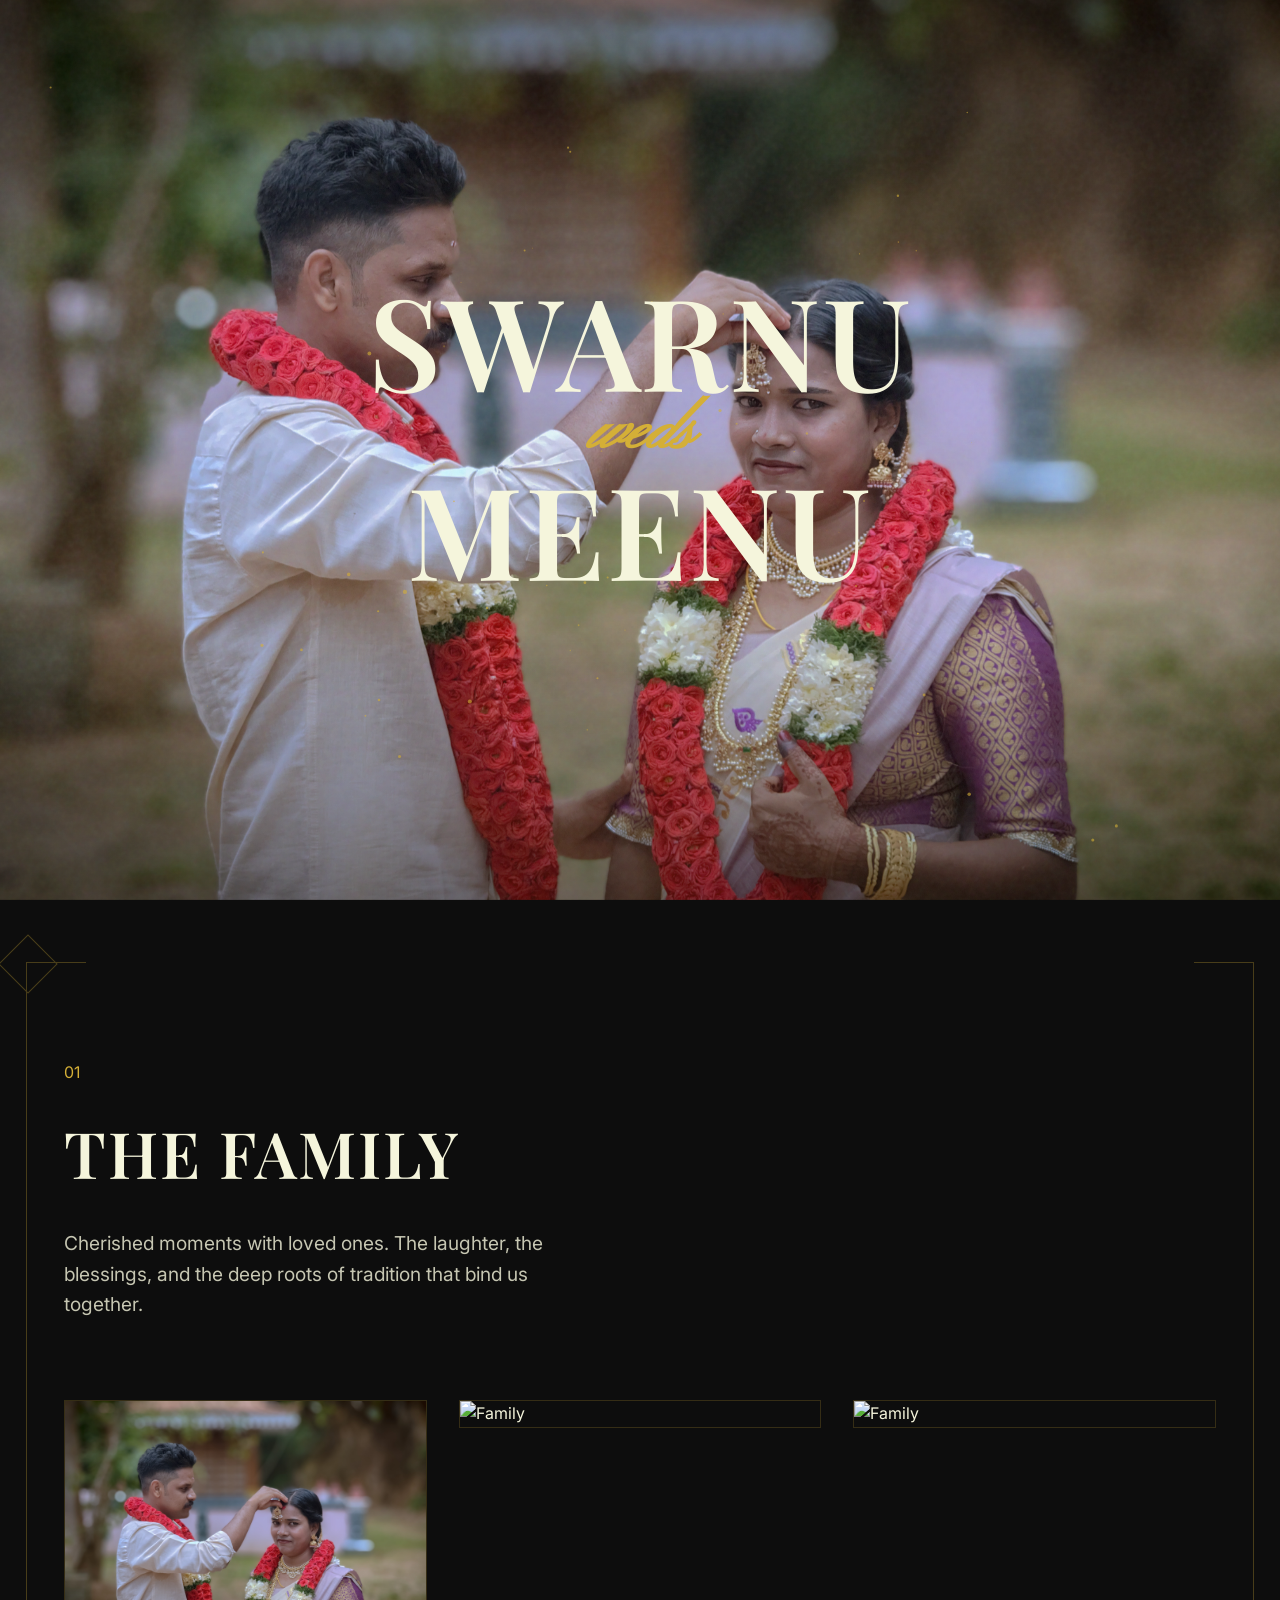
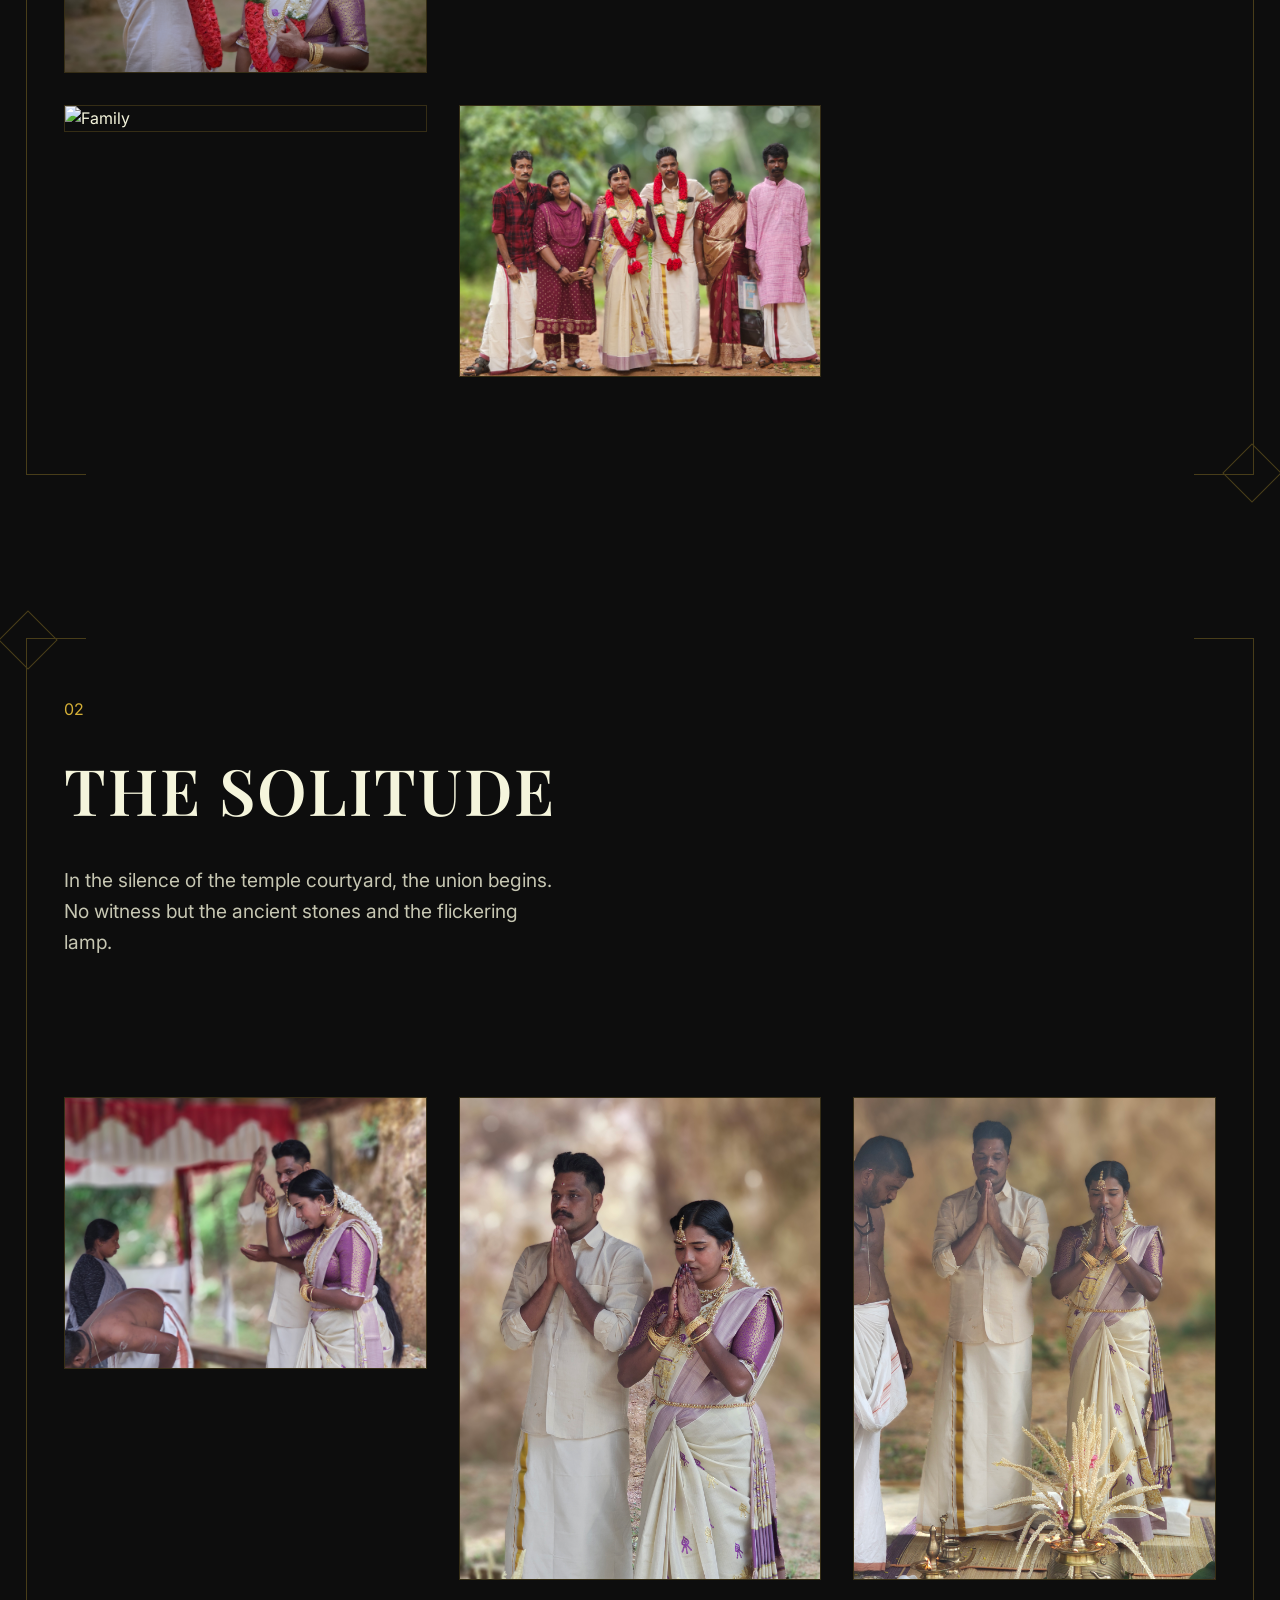
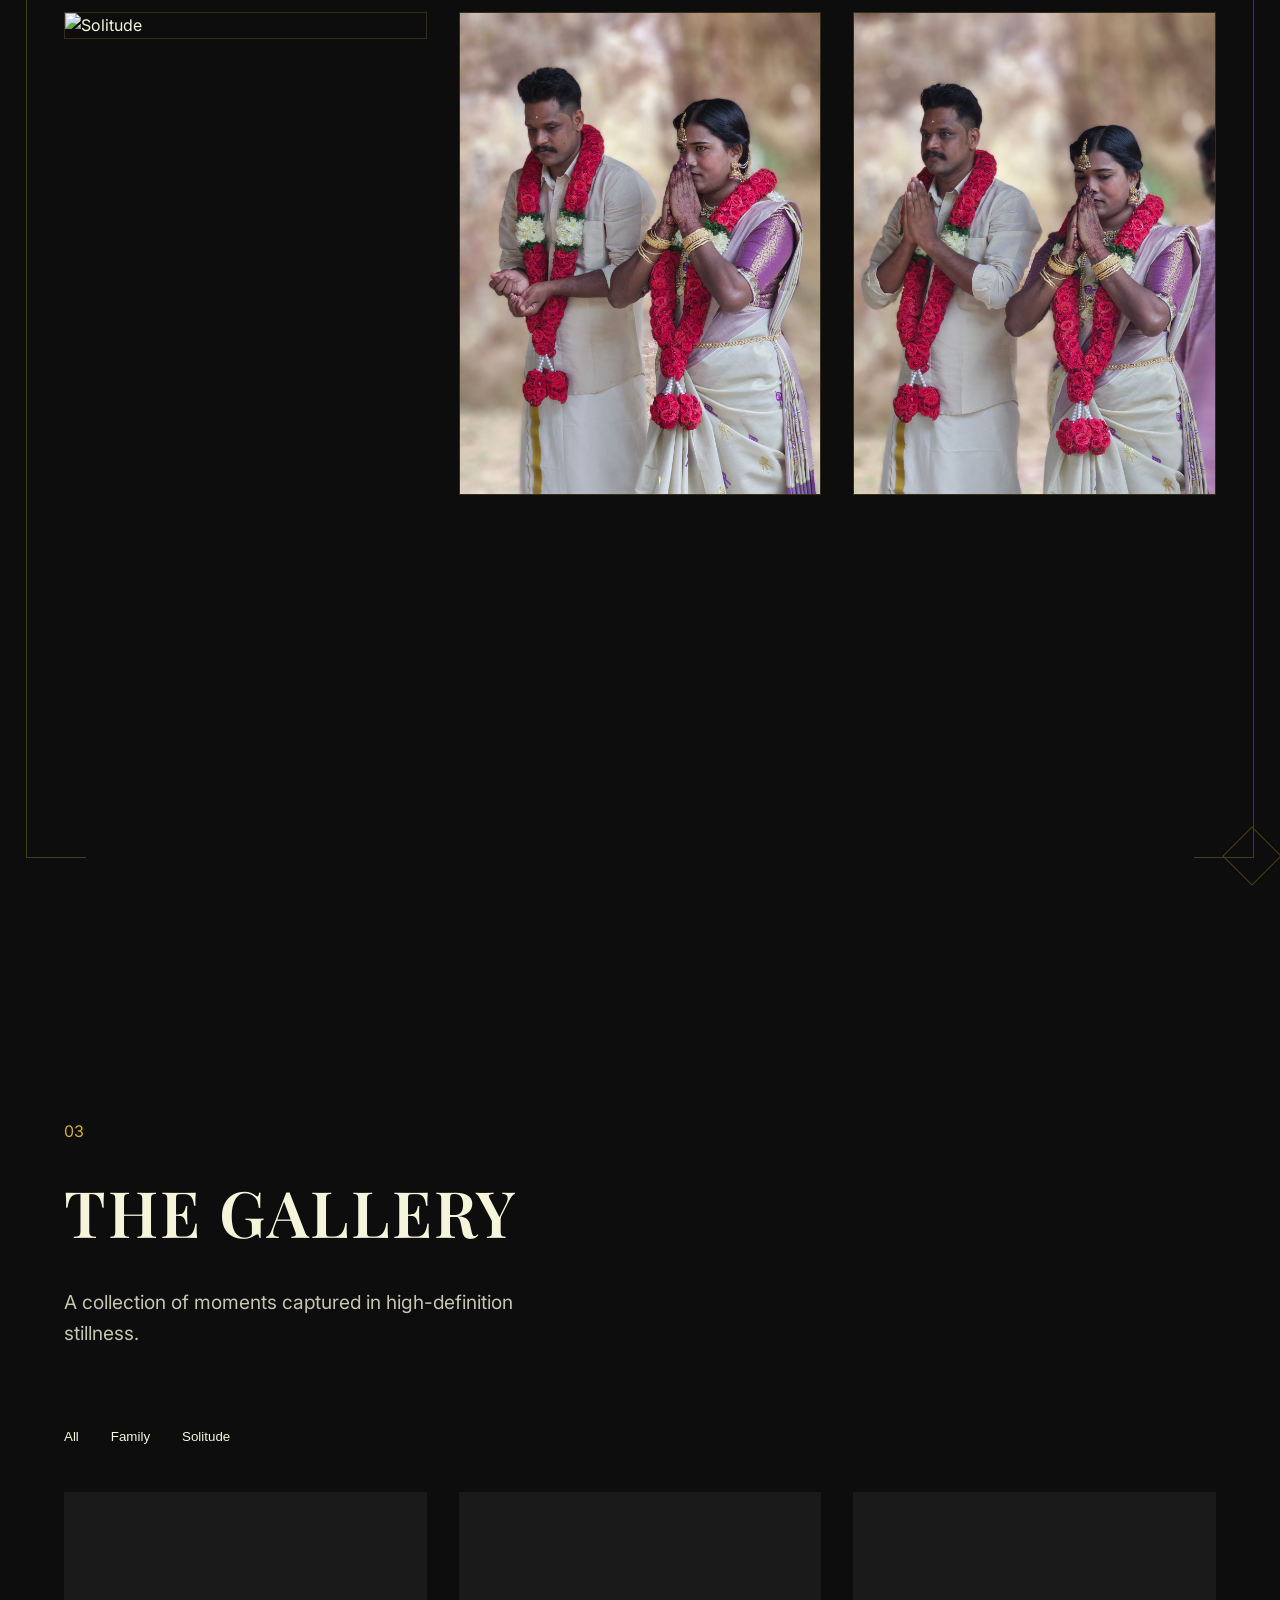
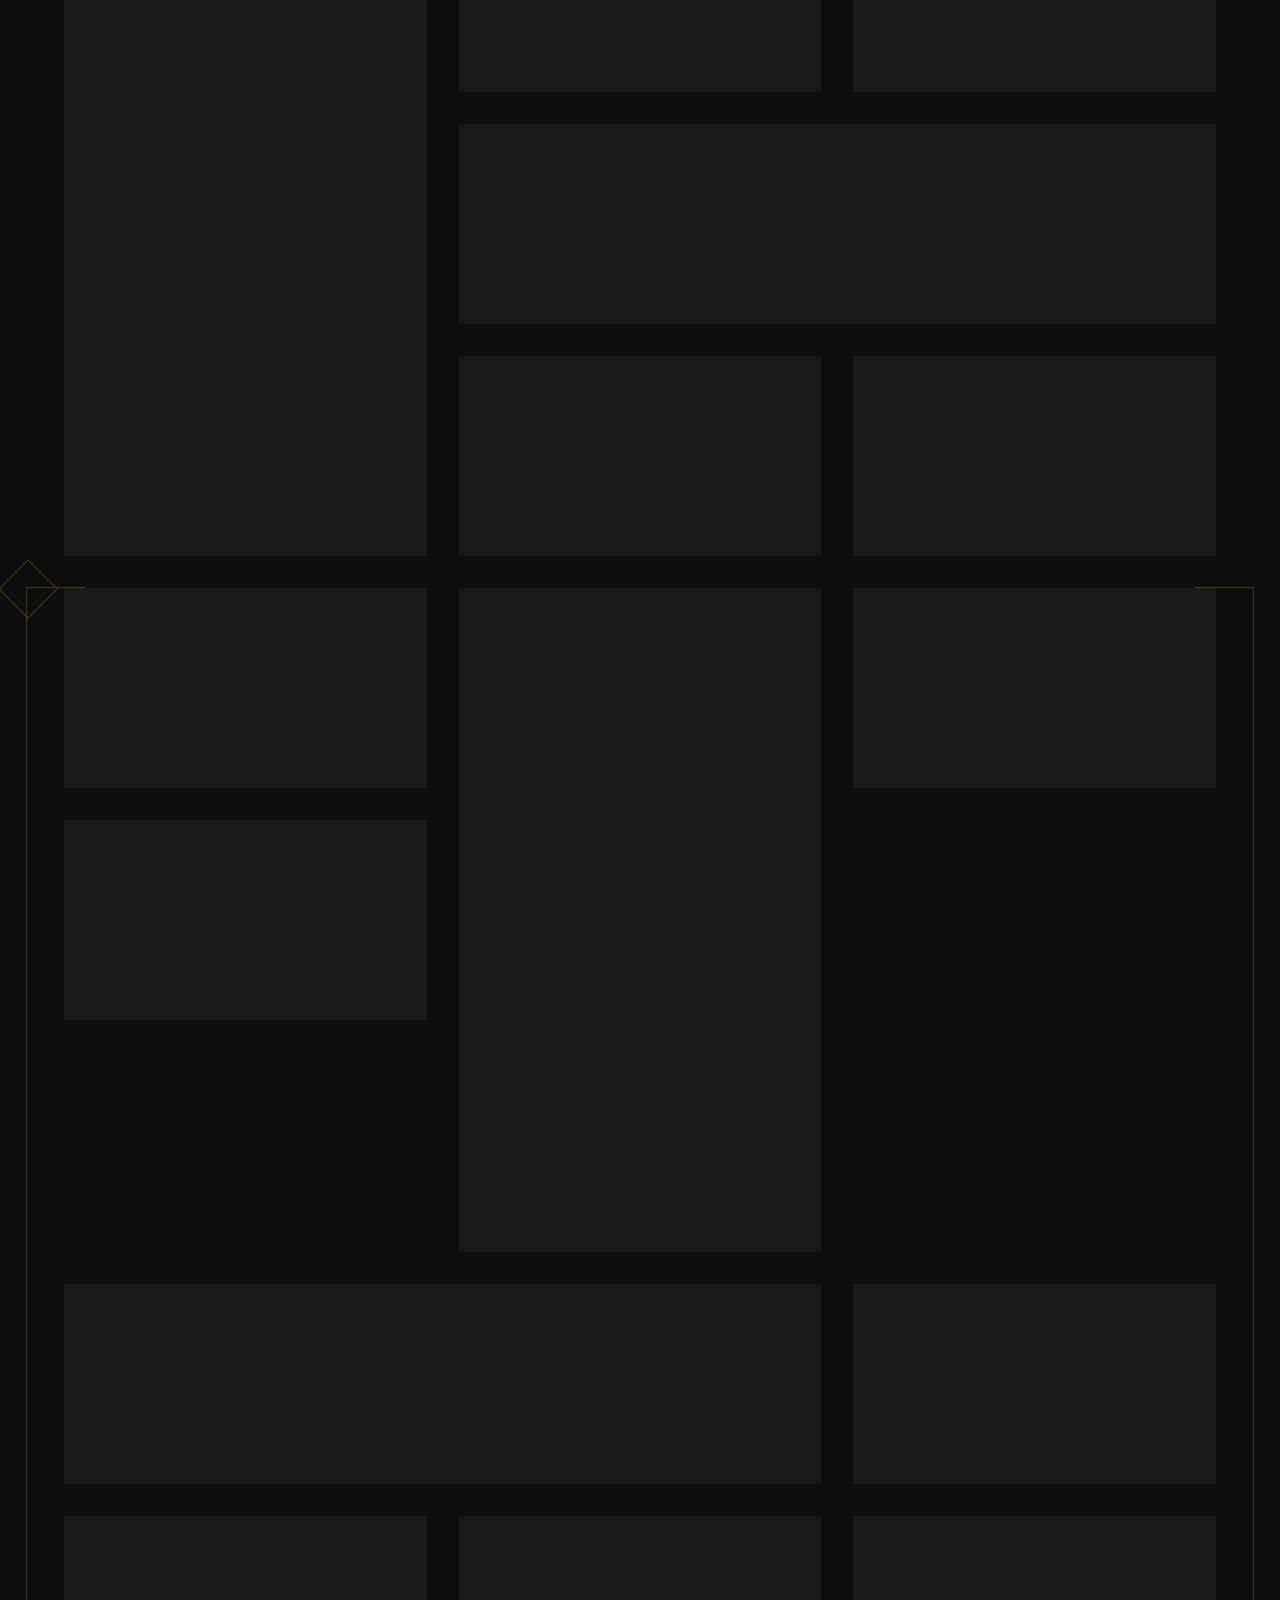
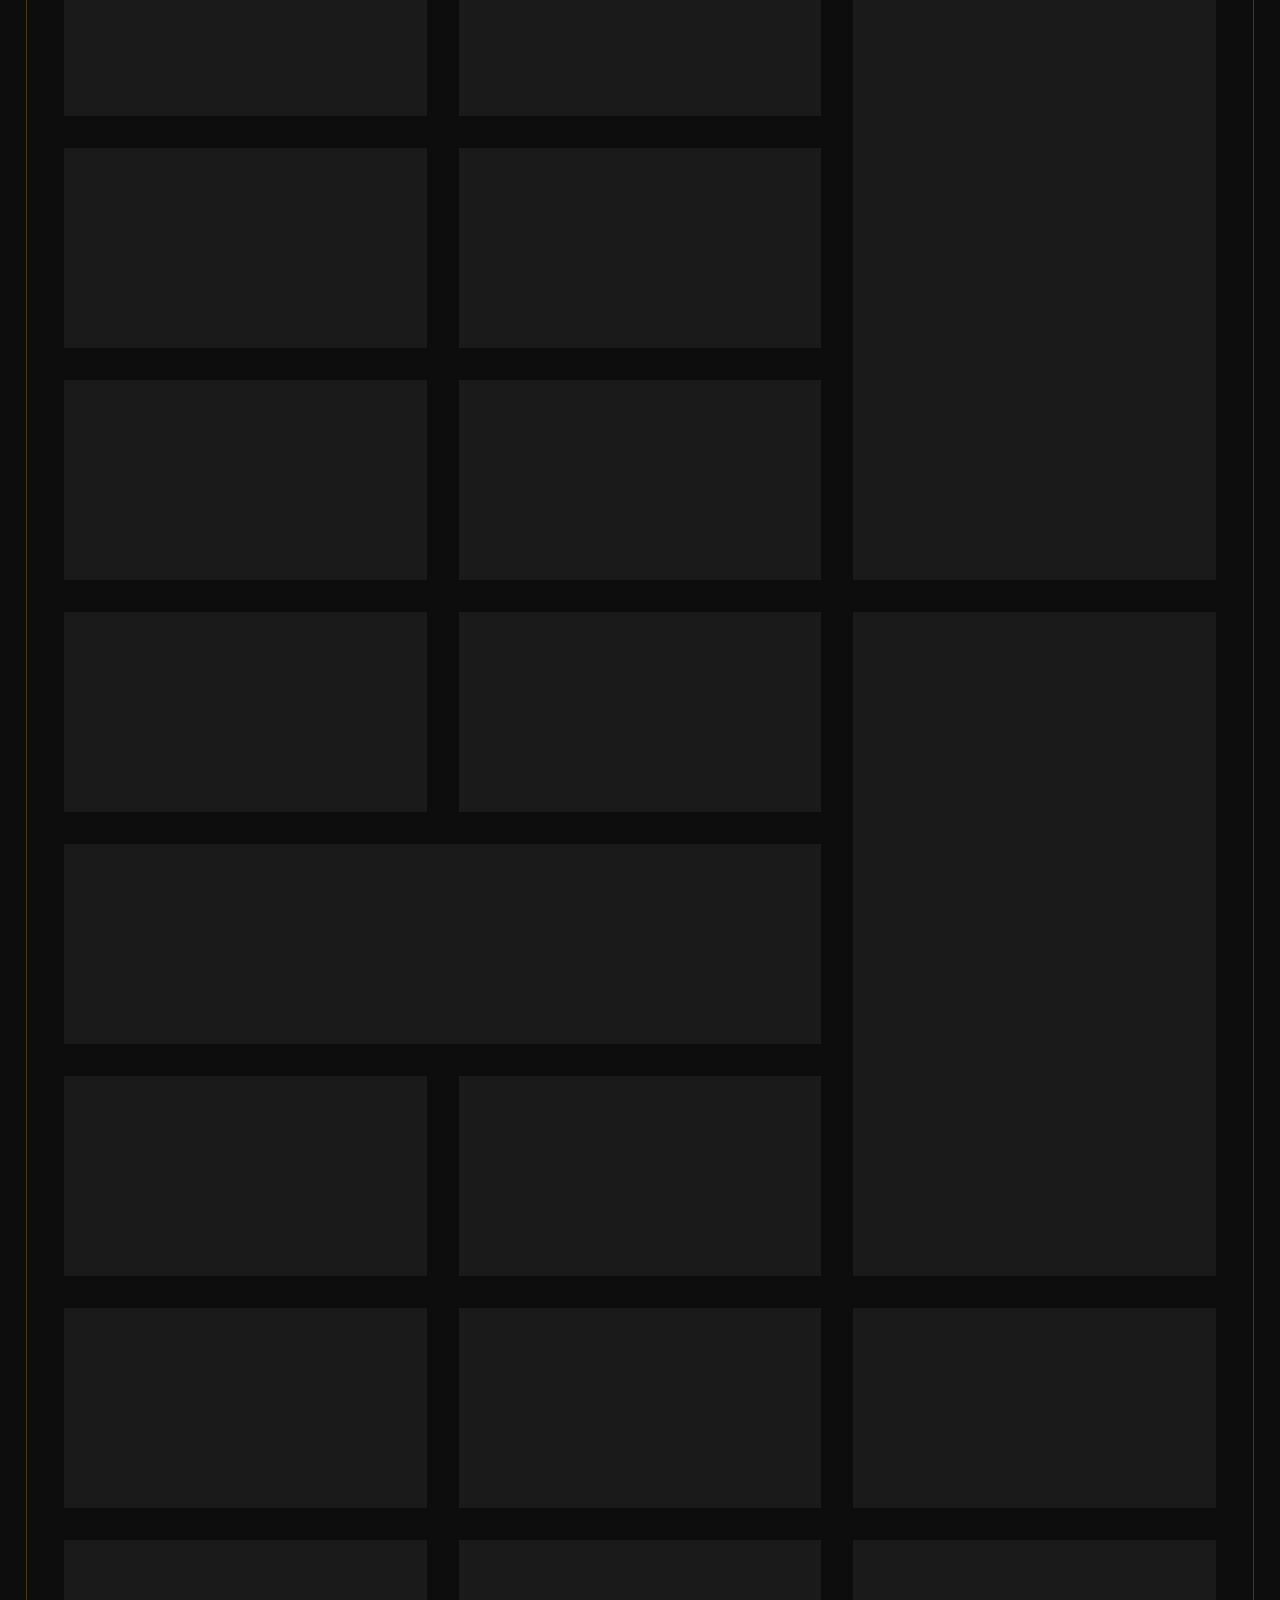
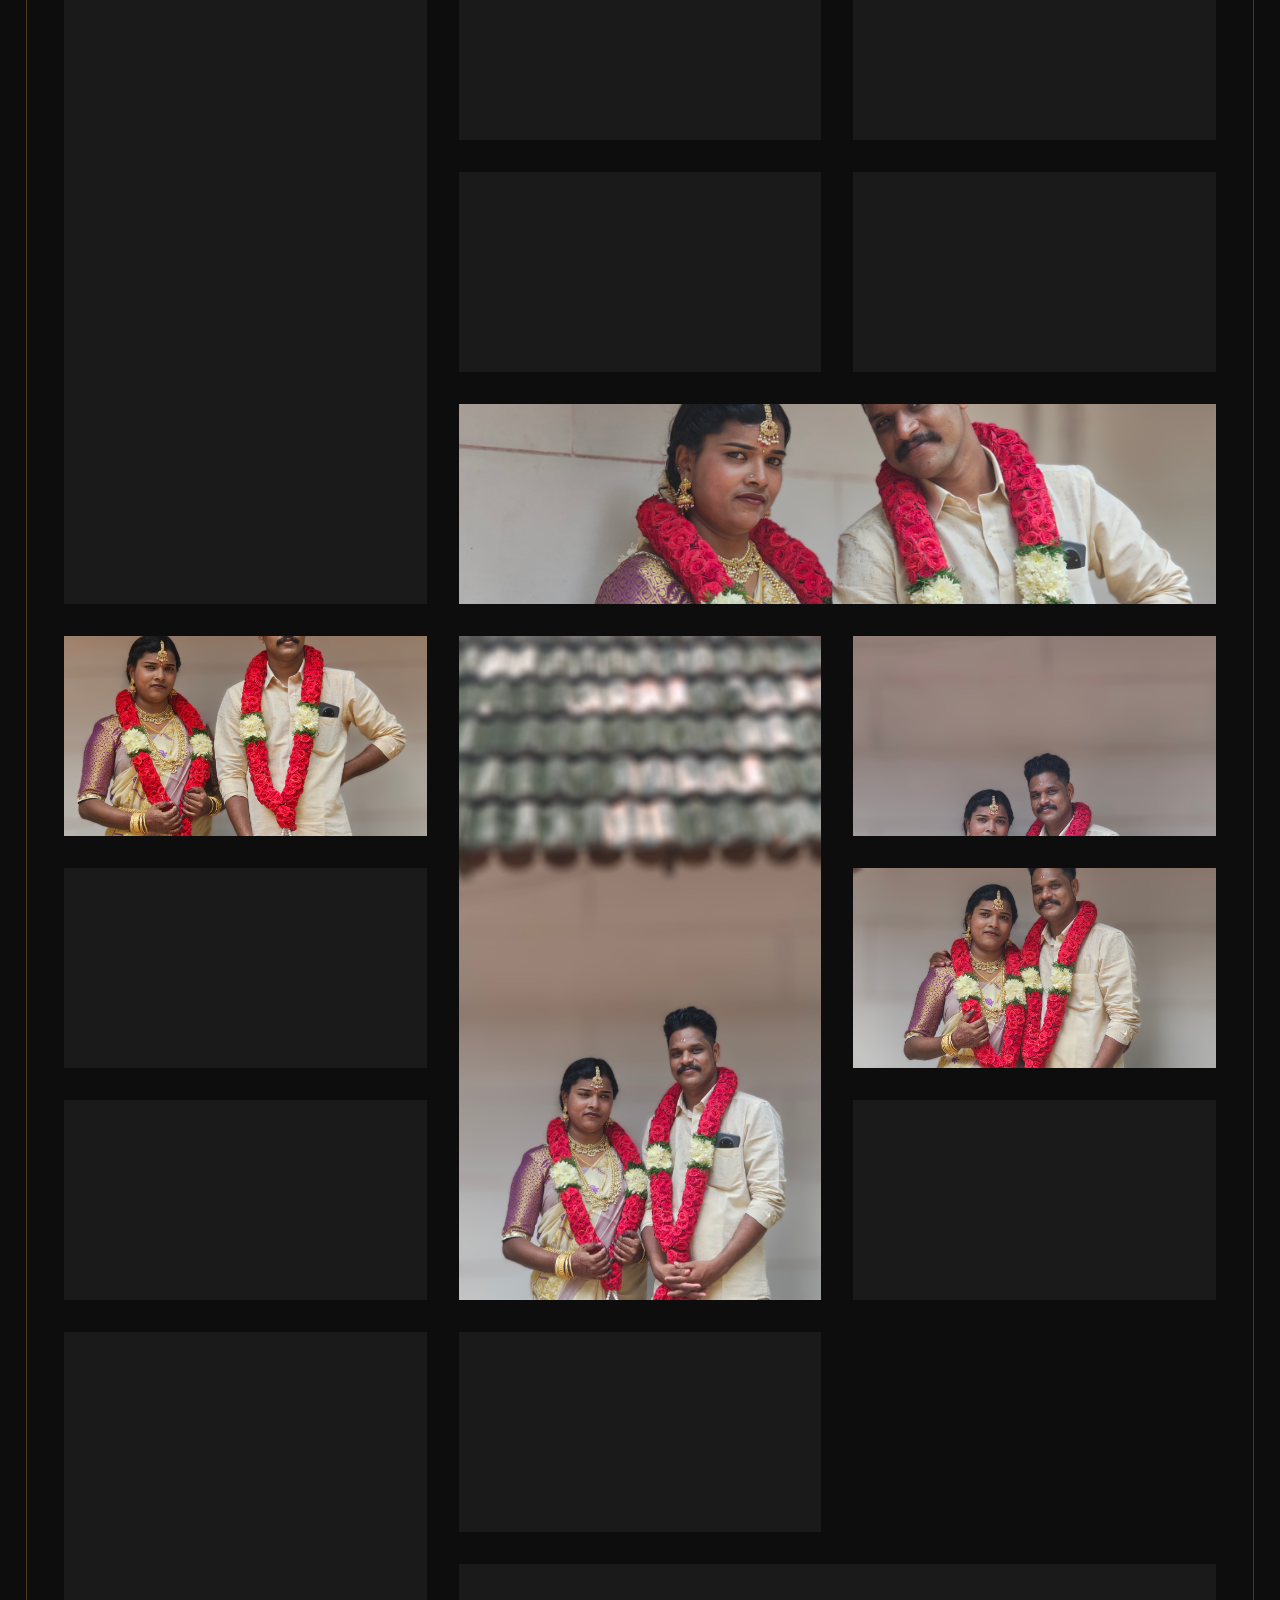
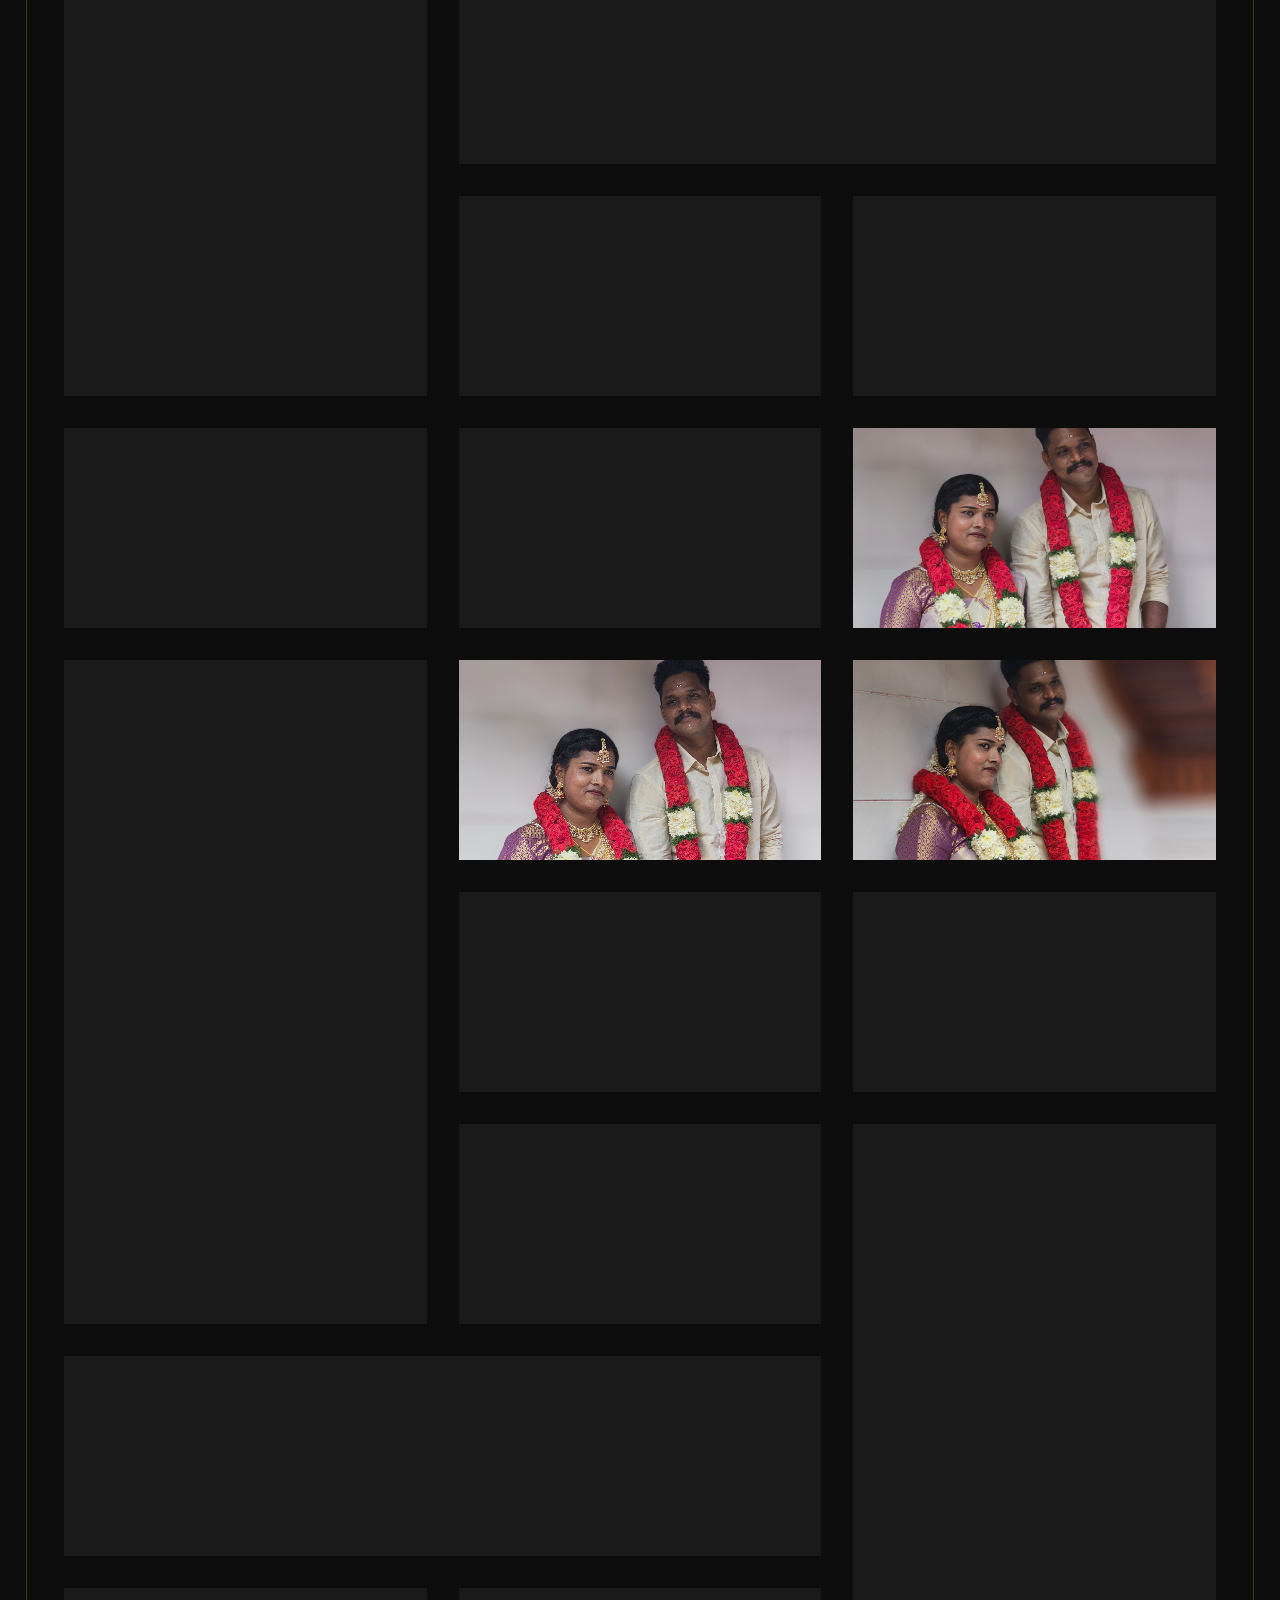
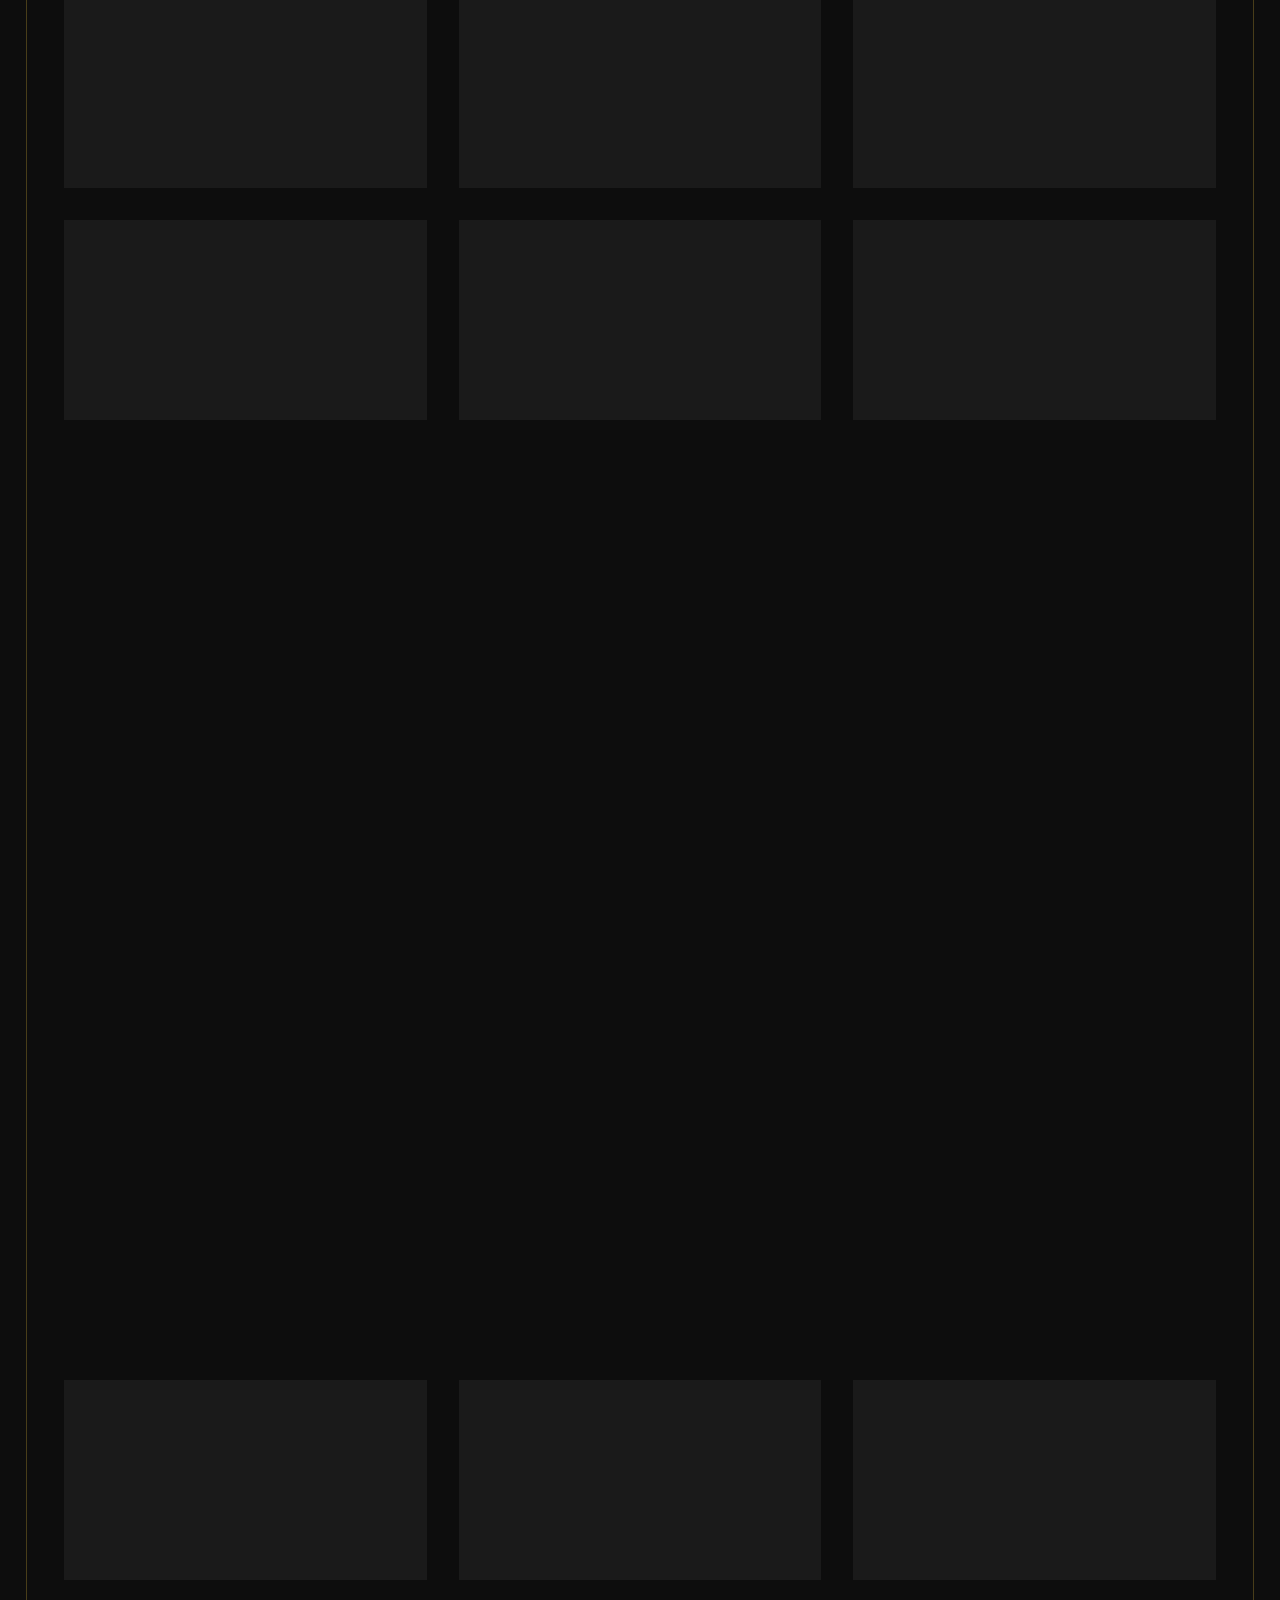
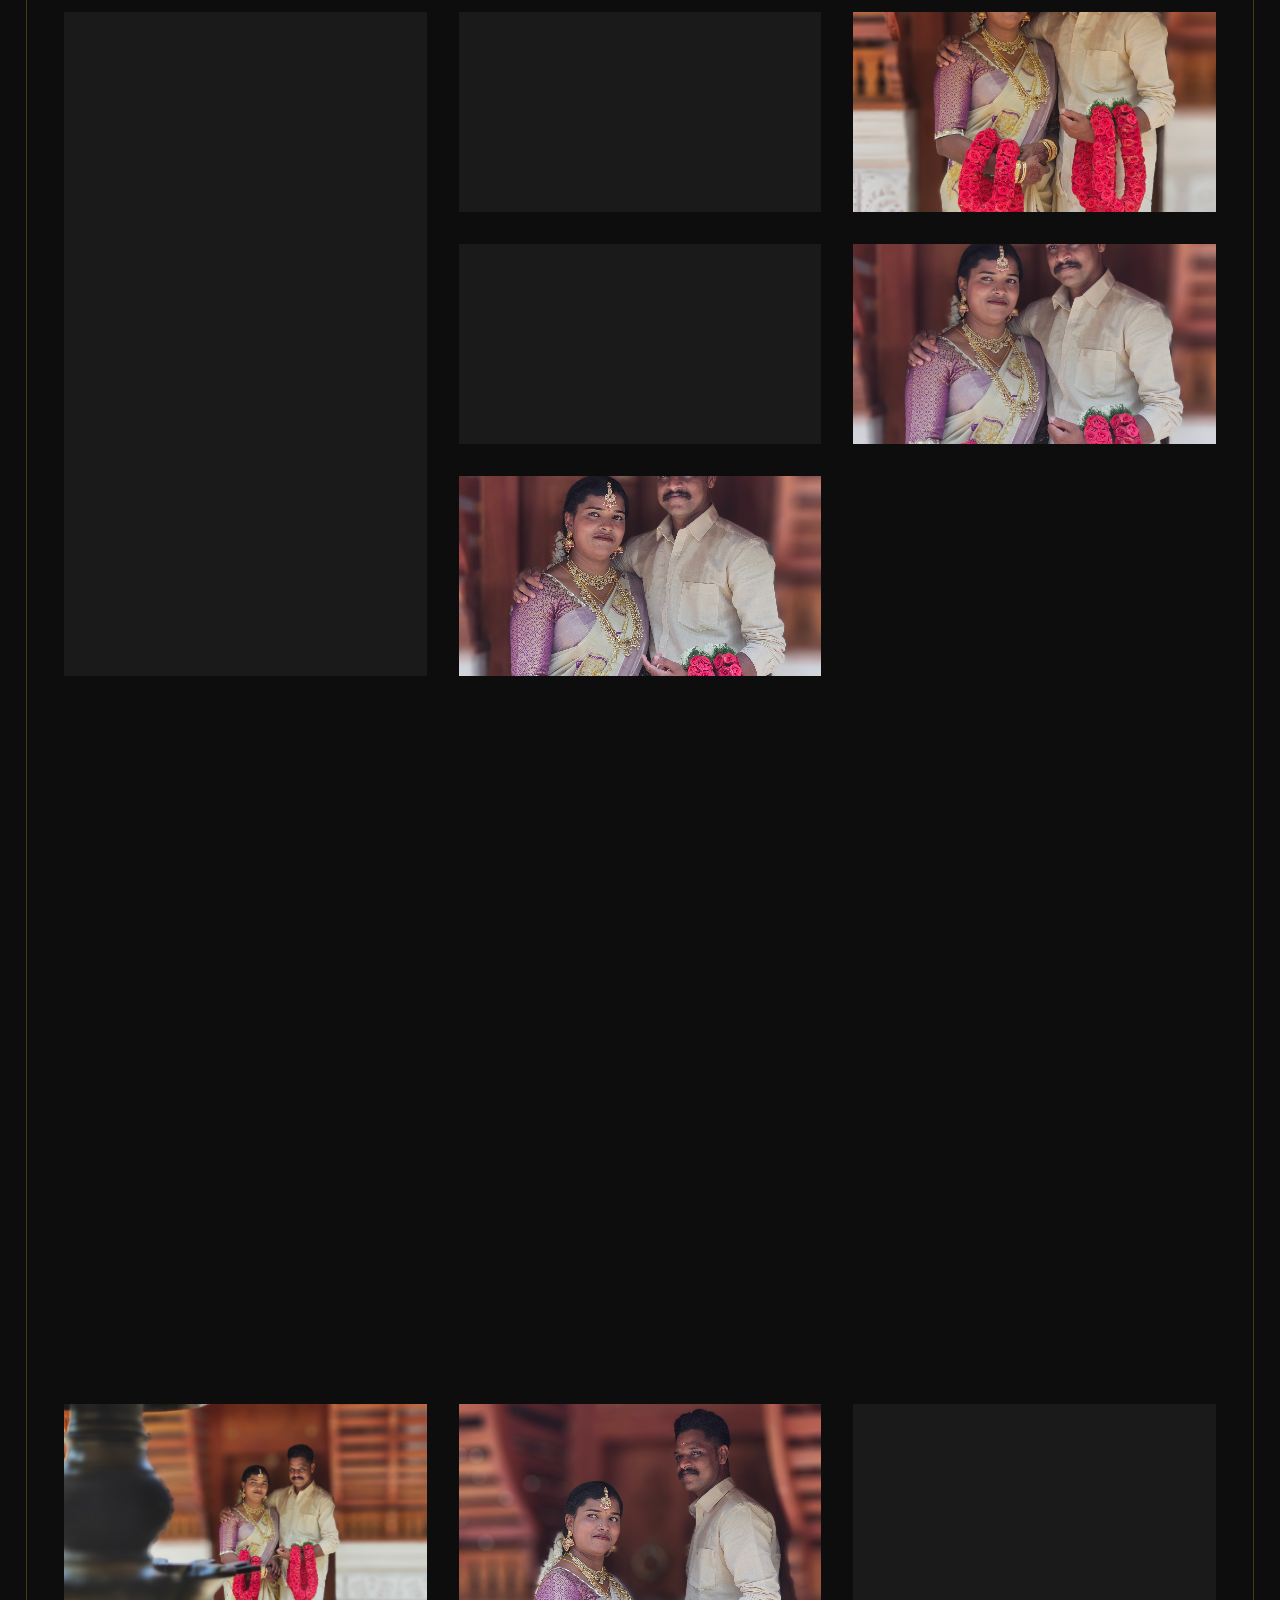
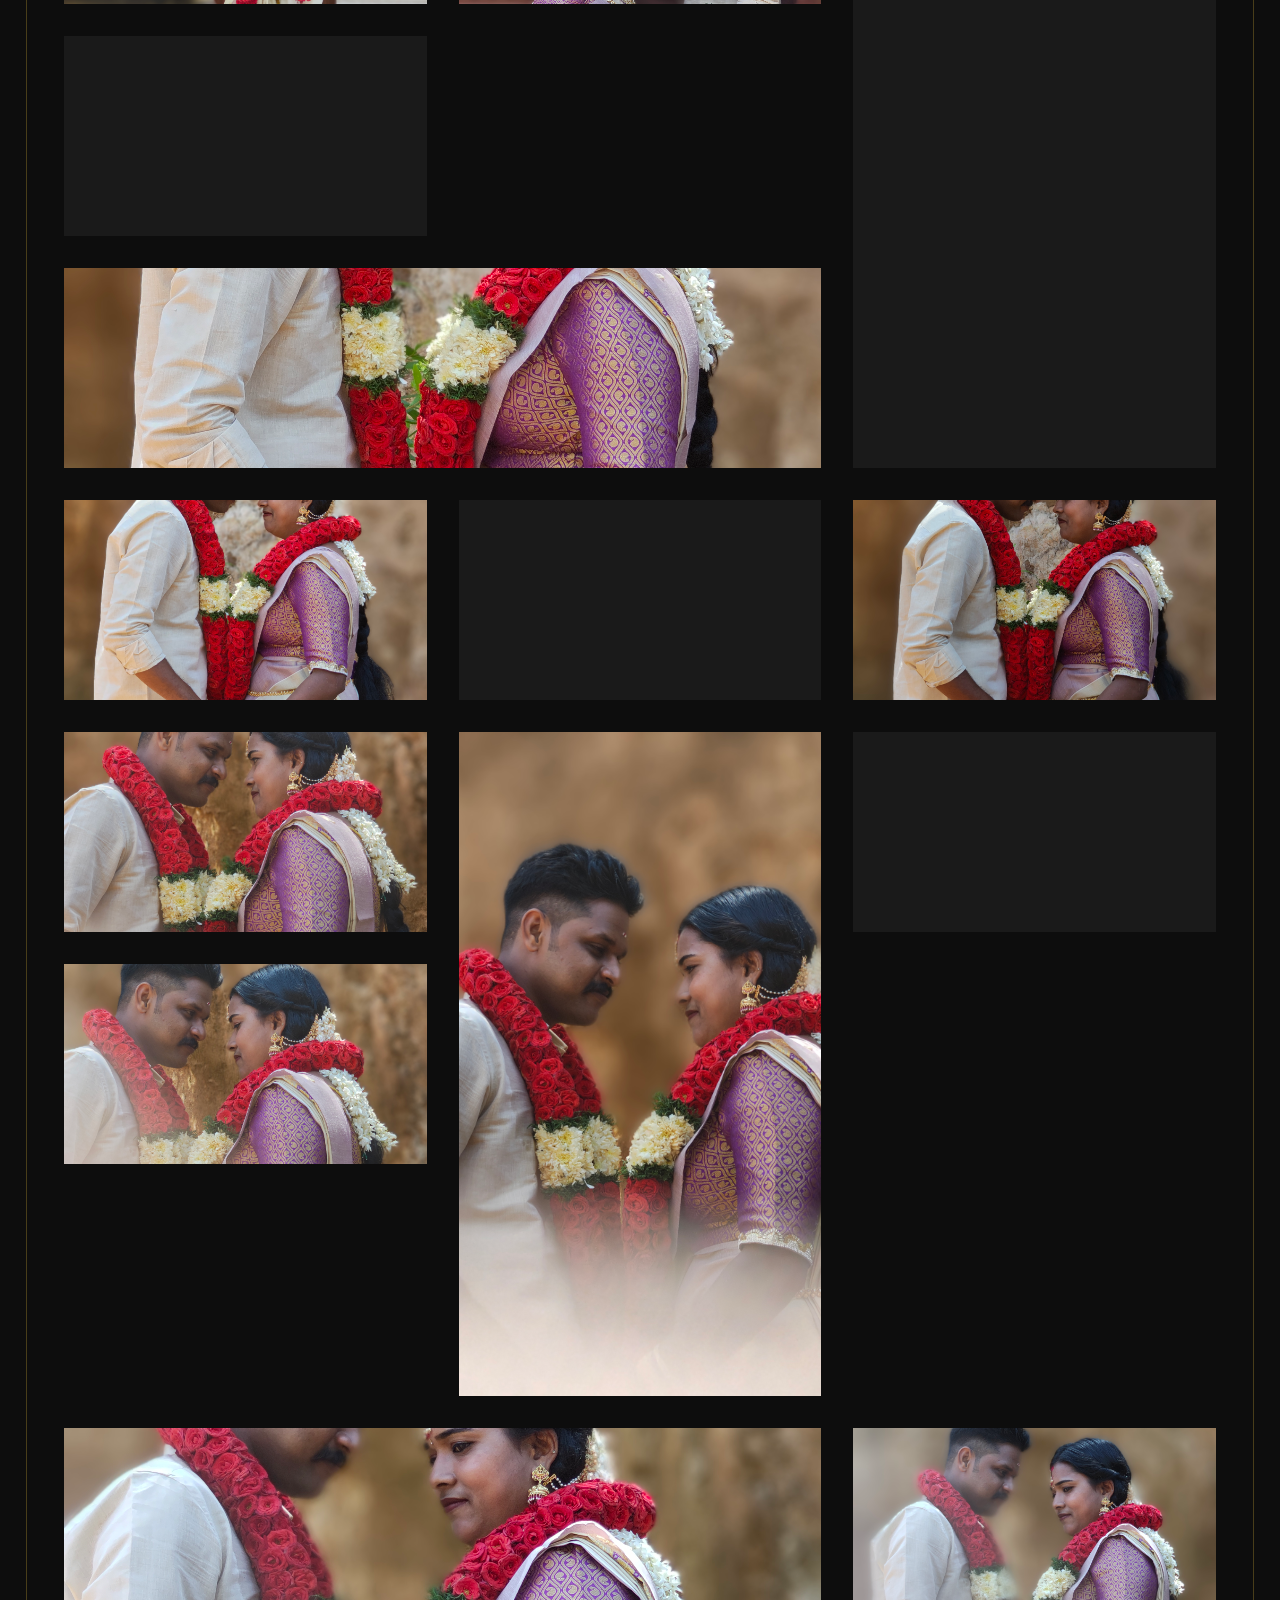
==== commit 709e9786: "Remove private folder UI and all protected files" ====
--- a/index.html
+++ b/index.html
@@ -920,14 +920,6 @@
     </section>
 
 
-    <!-- PRIVATE PHOTOS SECTION -->
-    <div
-        style="text-align: center; padding: 6rem 0 2rem; background: linear-gradient(to bottom, transparent, rgba(208, 28, 31, 0.05));">
-        <button id="private-photos-btn"
-            style="background: #D01C1F; color: white; padding: 1.2rem 3rem; border: none; font-family: var(--font-sans); font-weight: 600; font-size: 0.9rem; letter-spacing: 3px; text-transform: uppercase; cursor: pointer; border-radius: 2px; box-shadow: 0 10px 30px rgba(208, 28, 31, 0.2); transition: all 0.4s cubic-bezier(0.165, 0.84, 0.44, 1); border: 1px solid rgba(255,255,255,0.1);">Private
-            Photos</button>
-    </div>
-
     <footer
         style="padding: 5rem 5%; border-top: 1px solid rgba(212, 175, 55, 0.1); text-align: center; opacity: 0.8; font-size: 0.9rem;">
         <div style="margin-bottom: 1.5rem;">
@@ -943,30 +935,7 @@
             style="letter-spacing: 3px; font-family: var(--font-sans); text-transform: uppercase; font-size: 0.65rem; opacity: 0.6;">
             Site created by <span style="color: var(--gold); font-weight: 600; opacity: 1;">achu</span></p>
     </footer>
-    <!-- PRIVATE ACCESS MODAL -->
-    <div id="private-modal" class="lightbox" style="z-index: 11000;">
-        <button id="private-close" class="lightbox-close">&times;</button>
-        <div class="lightbox-content"
-            style="background: #0d0d0d; padding: 4rem 2rem; border: 1px solid rgba(208, 28, 31, 0.3); text-align: center; max-width: 450px; border-radius: 4px; box-shadow: 0 30px 60px rgba(0,0,0,0.8);">
-            <div style="width: 50px; height: 1px; background: #D01C1F; margin: 0 auto 2rem;"></div>
-            <h2 style="color: #D01C1F; margin-bottom: 1rem; font-family: var(--font-serif); letter-spacing: 4px;">
-                Private Access</h2>
-            <p
-                style="margin-bottom: 2.5rem; opacity: 0.6; font-size: 0.85rem; letter-spacing: 1px; text-transform: uppercase;">
-                Protected Collection</p>
-
-            <input type="password" id="private-pass" placeholder="Enter Access Code"
-                style="width: 100%; padding: 1.2rem; background: #151515; border: 1px solid rgba(255,255,255,0.05); color: white; margin-bottom: 1.5rem; border-radius: 2px; font-family: var(--font-sans); text-align: center; letter-spacing: 2px;">
-
-            <button id="private-submit"
-                style="background: #D01C1F; color: white; width: 100%; padding: 1.2rem; border: none; font-weight: 600; letter-spacing: 2px; text-transform: uppercase; cursor: pointer; border-radius: 2px; transition: opacity 0.3s;">Unlock
-                Collection</button>
-
-            <p id="private-error"
-                style="color: #D01C1F; font-size: 0.75rem; margin-top: 1.5rem; opacity: 0; transition: opacity 0.3s;">
-                Incorrect access code. Please try again.</p>
-        </div>
-    </div>
+
 
     <!-- LIGHTBOX -->
     <div id="lightbox" class="lightbox">
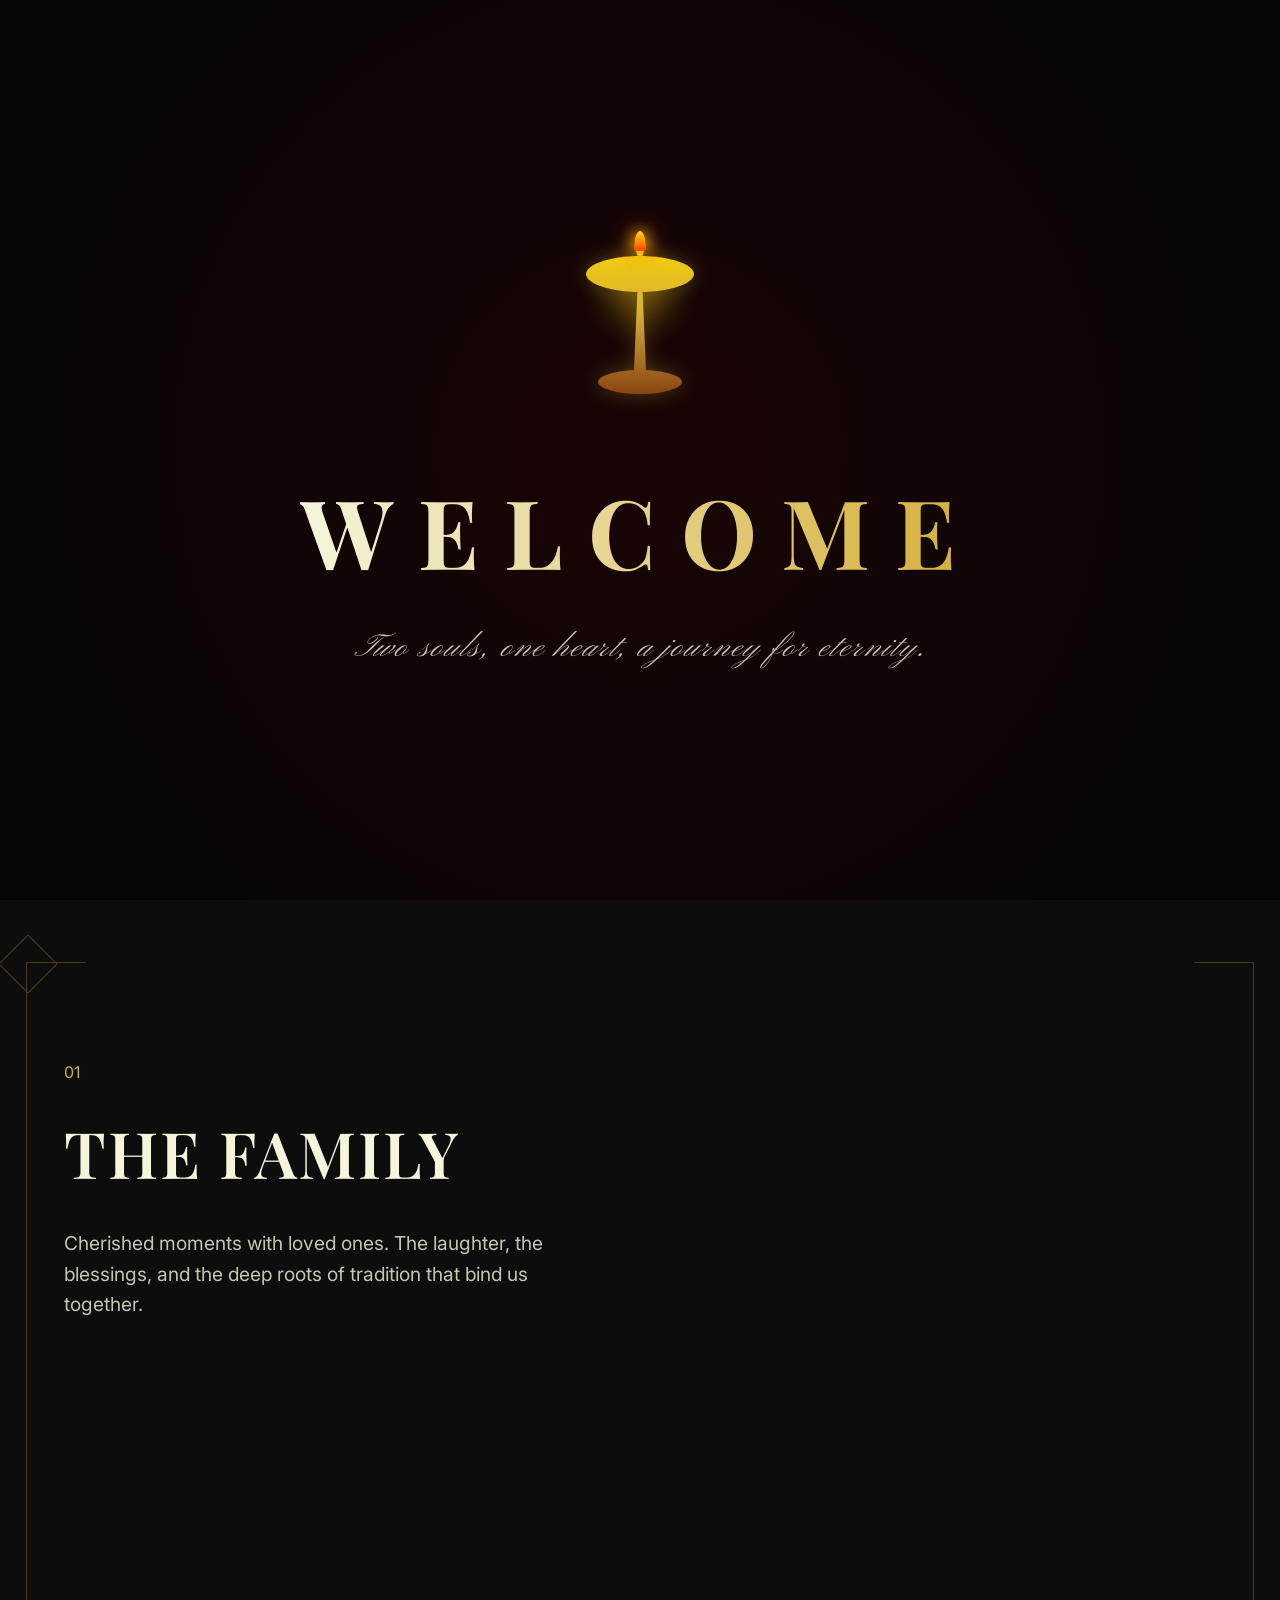
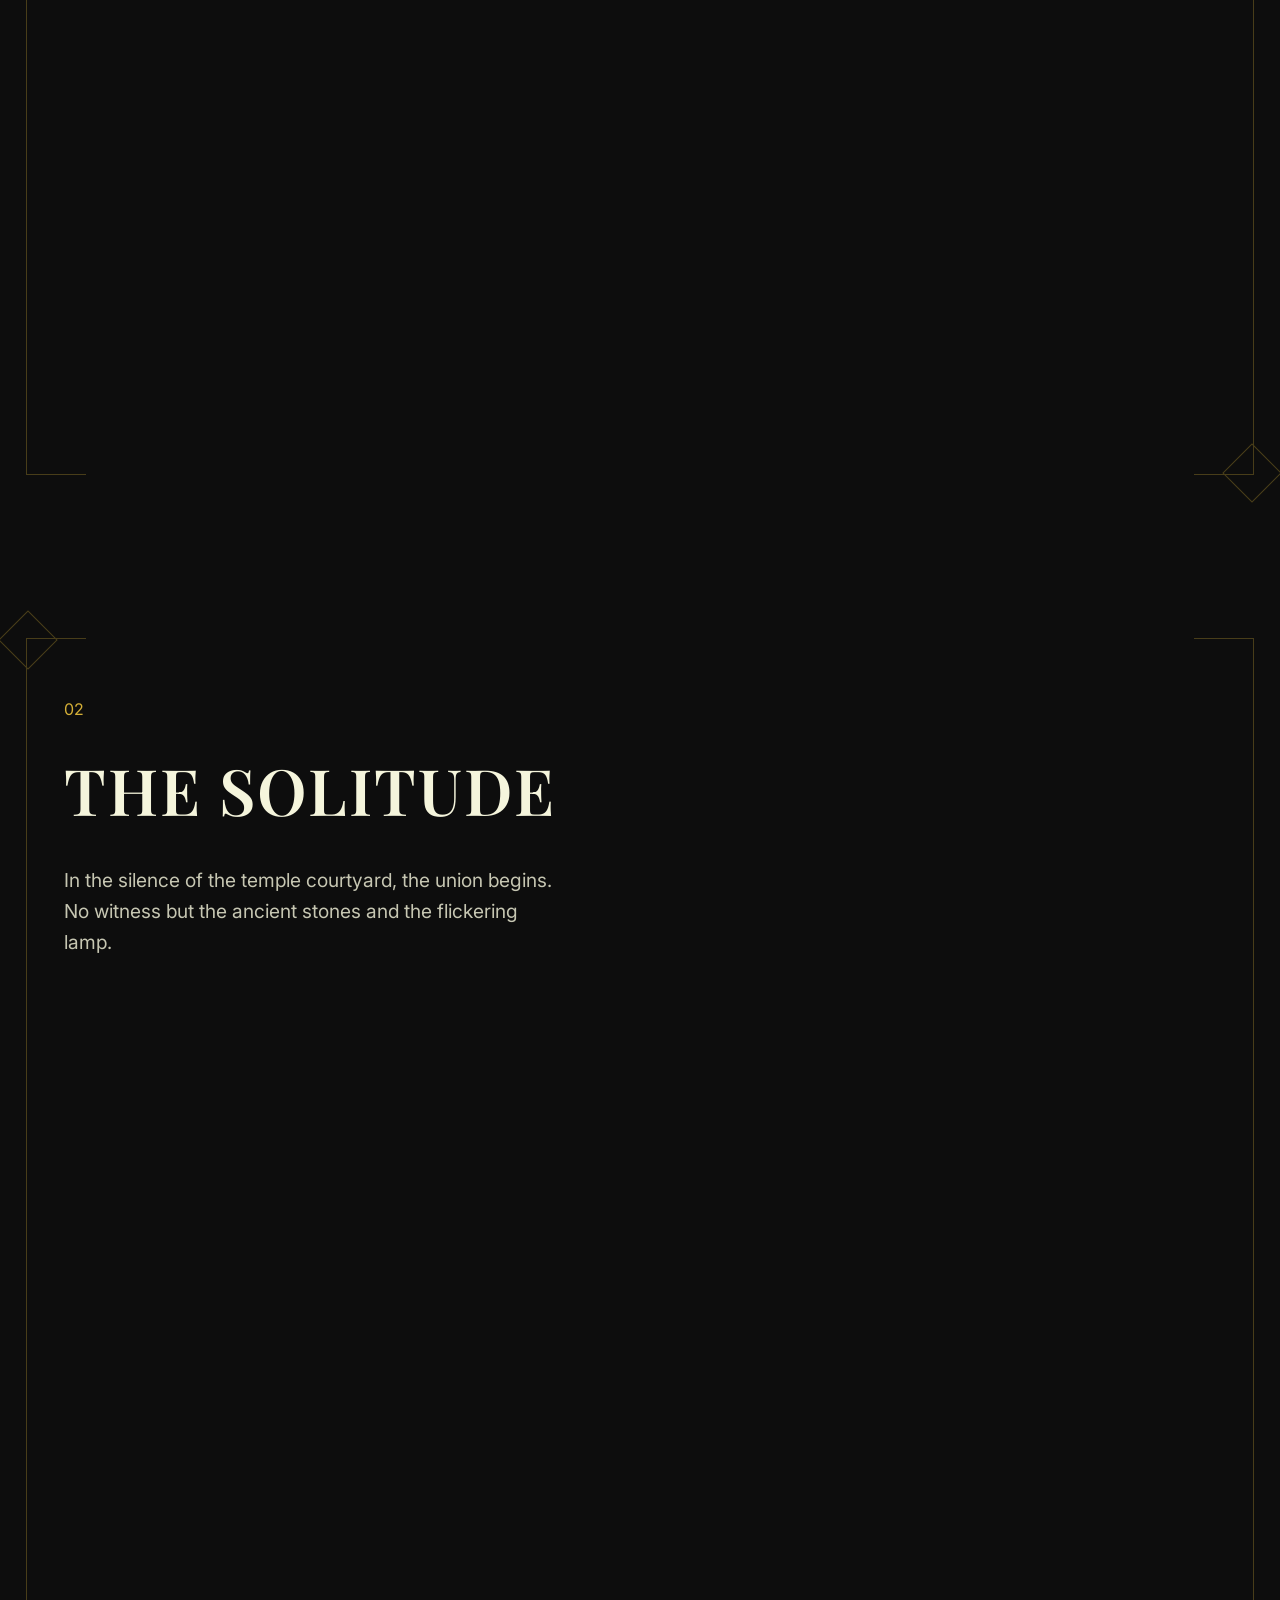
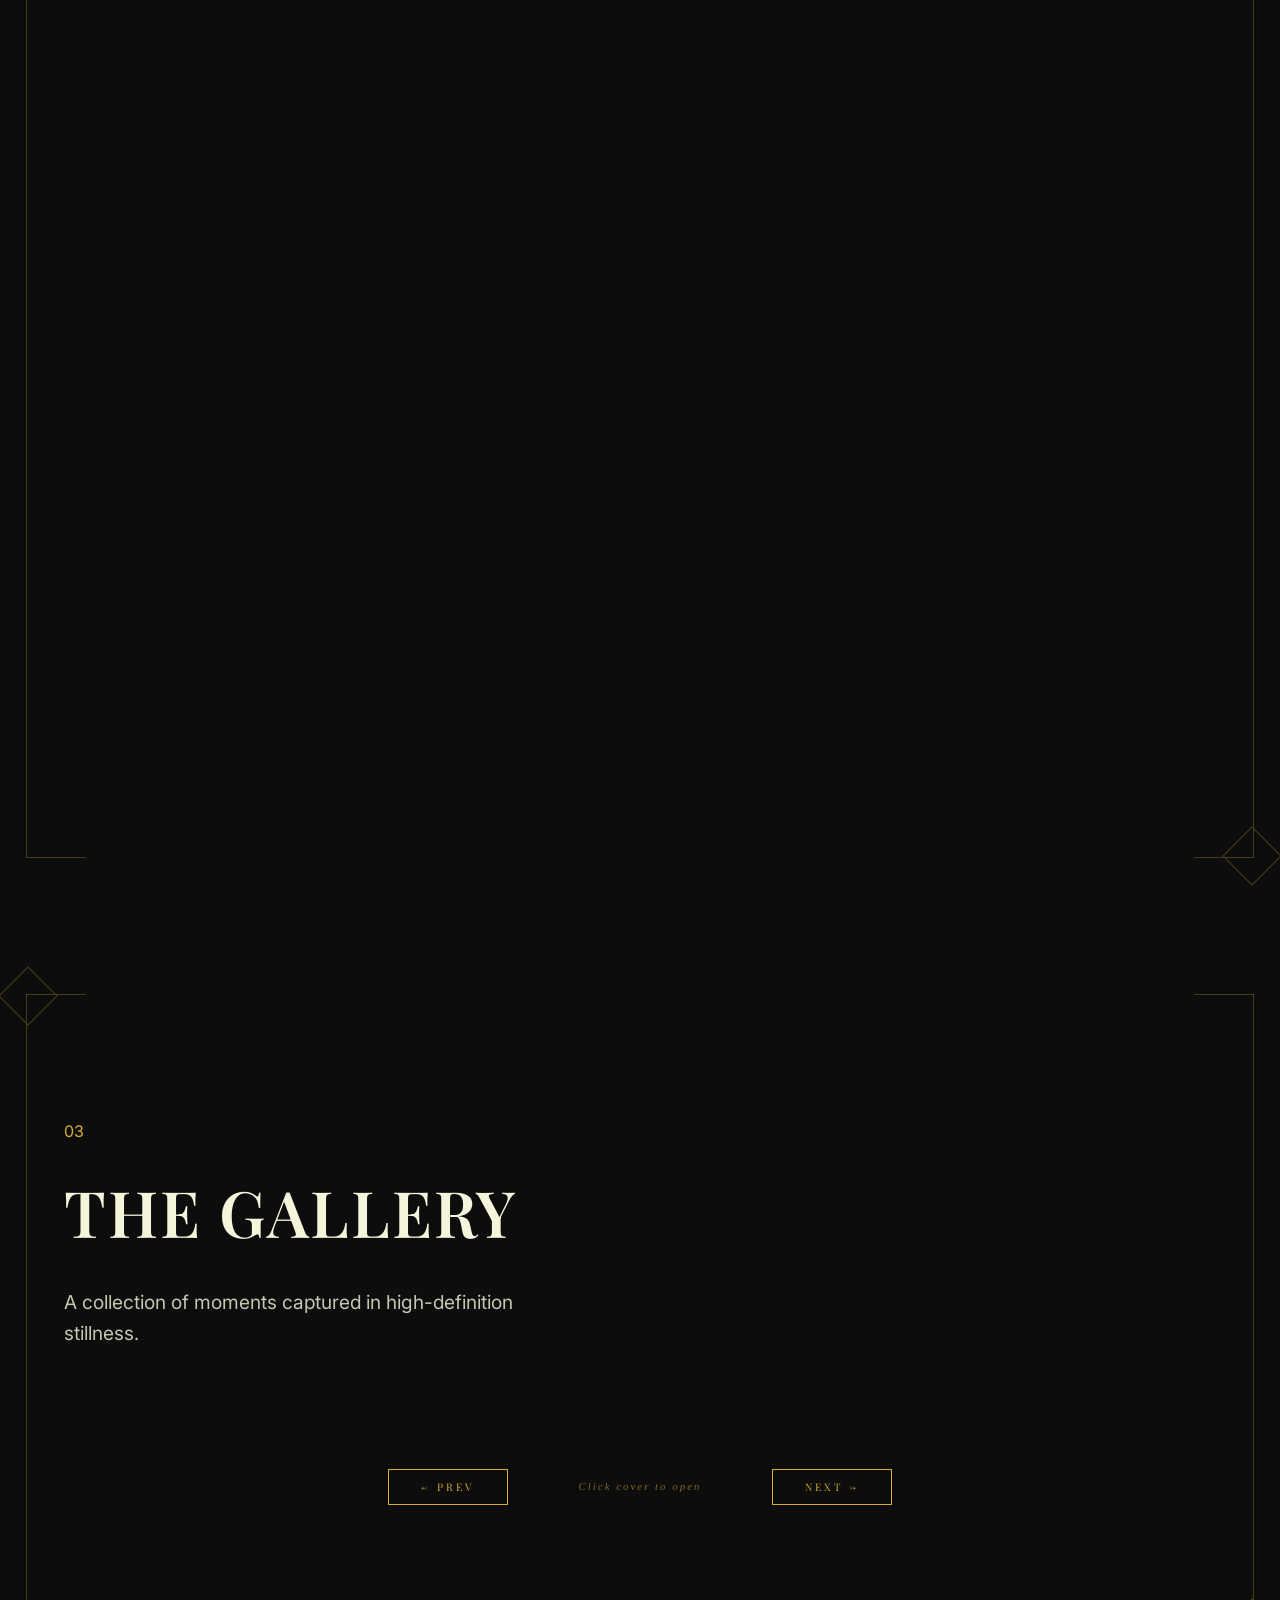
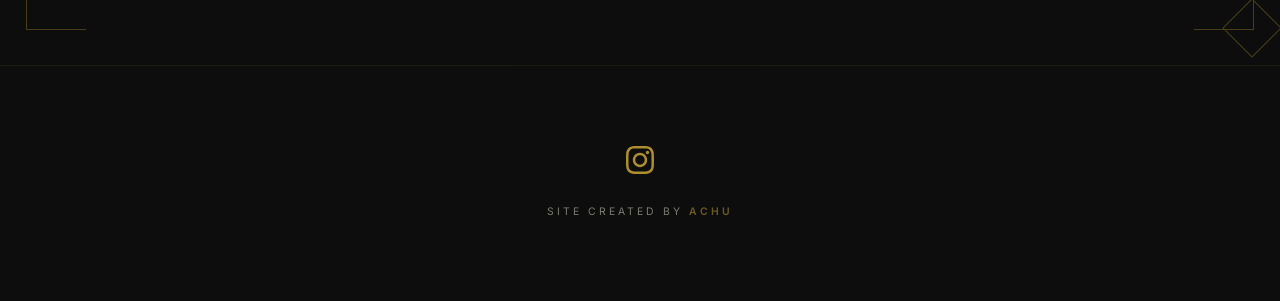
==== commit ed0e086a: "Add full-quality photo download and enhanced lightbox viewer" ====
--- a/index.html
+++ b/index.html
@@ -12,7 +12,7 @@
     <link
         href="https://fonts.googleapis.com/css2?family=Playfair+Display:ital,wght@0,400;0,600;0,700;0,800;1,400&family=Inter:wght@300;400;500;600&family=Pinyon+Script&display=swap"
         rel="stylesheet">
-    <link rel="stylesheet" href="styles.css?v=1.5">
+    <link rel="stylesheet" href="styles.css?v=1.6">
 </head>
 
 <body>
@@ -163,16 +163,18 @@
                 <h2>The Gallery</h2>
                 <p>A collection of moments captured in high-definition stillness.</p>
             </div>
-            <div class="g-filters"
-                style="display:flex; gap:2rem; margin-bottom:3rem; font-family:var(--font-sans); text-transform:uppercase; font-size:0.8rem; letter-spacing:2px;">
-                <button class="g-fil active" data-filter="all"
-                    style="background:none; border:none; color:var(--cream); cursor:pointer;">All</button>
-                <button class="g-fil" data-filter="family"
-                    style="background:none; border:none; color:var(--cream); cursor:pointer;">Family</button>
-                <button class="g-fil" data-filter="solitude"
-                    style="background:none; border:none; color:var(--cream); cursor:pointer;">Solitude</button>
-            </div>
-            <div class="masonry" id="masonry">
+            <!-- Vintage Book Album -->
+            <div class="vintage-book-container">
+                <div id="book-container"></div>
+            </div>
+            <div class="vintage-book-controls">
+                <button id="book-prev">&larr; Prev</button>
+                <span id="book-page-count">Click cover to open</span>
+                <button id="book-next">Next &rarr;</button>
+            </div>
+            
+            <!-- Hidden Masonry (Used as data source for the book) -->
+            <div class="masonry" id="masonry" style="display: none;">
                 <!-- ALL IMAGES -->
                 <div class="m-item m-tall" data-cat="all" data-lazy>
                     <div class="m-img" data-bg="url('images/IMG_20250827_095623.jpg')"></div>
@@ -938,18 +940,42 @@
 
 
     <!-- LIGHTBOX -->
-    <div id="lightbox" class="lightbox">
-        <button id="lightbox-close" class="lightbox-close">&times;</button>
+    <div id="lightbox" class="lightbox" role="dialog" aria-modal="true" aria-label="Photo Lightbox">
+        <div class="lightbox-topbar">
+            <div id="lightbox-counter" class="lightbox-counter">1 / 1</div>
+            <div class="lightbox-actions">
+                <button id="lightbox-download" class="lightbox-btn lightbox-download-btn" title="Download original full quality photo" aria-label="Download original photo">
+                    <svg width="18" height="18" viewBox="0 0 24 24" fill="none" stroke="currentColor" stroke-width="2" stroke-linecap="round" stroke-linejoin="round">
+                        <path d="M21 15v4a2 2 0 0 1-2 2H5a2 2 0 0 1-2-2v-4"></path>
+                        <polyline points="7 10 12 15 17 10"></polyline>
+                        <line x1="12" y1="15" x2="12" y2="3"></line>
+                    </svg>
+                    <span>Download HD</span>
+                </button>
+                <button id="lightbox-close" class="lightbox-btn lightbox-close-btn" title="Close (Esc)" aria-label="Close lightbox">&times;</button>
+            </div>
+        </div>
         <div class="lightbox-content">
-            <img id="lightbox-img" src="" alt="Full Size Image">
-        </div>
-        <div class="lightbox-nav">
-            <button id="lightbox-prev" class="nav-btn">&larr; Previous</button>
-            <button id="lightbox-next" class="nav-btn">Next &rarr;</button>
+            <button id="lightbox-prev" class="lightbox-arrow lightbox-arrow-prev" aria-label="Previous image">&#10094;</button>
+            <div class="lightbox-img-container">
+                <img id="lightbox-img" src="" alt="Full Size Image">
+            </div>
+            <button id="lightbox-next" class="lightbox-arrow lightbox-arrow-next" aria-label="Next image">&#10095;</button>
+        </div>
+        <div class="lightbox-bottom-bar">
+            <button id="lightbox-prev-btn" class="nav-btn">&larr; Prev</button>
+            <button id="lightbox-download-bottom" class="nav-btn download-highlight-btn" aria-label="Download original photo">
+                <svg width="15" height="15" viewBox="0 0 24 24" fill="none" stroke="currentColor" stroke-width="2" stroke-linecap="round" stroke-linejoin="round" style="display:inline-block; vertical-align:middle; margin-right:6px;">
+                    <path d="M21 15v4a2 2 0 0 1-2 2H5a2 2 0 0 1-2-2v-4"></path>
+                    <polyline points="7 10 12 15 17 10"></polyline>
+                    <line x1="12" y1="15" x2="12" y2="3"></line>
+                </svg><span>Download Original</span>
+            </button>
+            <button id="lightbox-next-btn" class="nav-btn">Next &rarr;</button>
         </div>
     </div>
 
-    <script src="script.js?v=1.5"></script>
+    <script src="script-v2.js?v=2.2"></script>
 </body>
 
 </html>
--- a/styles.css
+++ b/styles.css
@@ -11,11 +11,7 @@
     --transition-med: 0.6s cubic-bezier(0.4, 0, 0.2, 1);
 }
 
-* {
-    margin: 0;
-    padding: 0;
-    box-sizing: border-box;
-}
+* { margin: 0; padding: 0; box-sizing: border-box; }
 
 body {
     background-color: var(--dark-bg);
@@ -33,81 +29,63 @@
     letter-spacing: 2px;
 }
 
-/* RAW SILK TEXTURE OVERLAY */
 body::before {
     content: "";
     position: fixed;
-    top: 0;
-    left: 0;
-    width: 100%;
-    height: 100%;
-    background-image: url('https://www.transparenttextures.com/patterns/pinstriped-suit.png'); /* Subtle vertical silk-like texture */
+    top: 0; left: 0;
+    width: 100%; height: 100%;
+    background-image: url('https://www.transparenttextures.com/patterns/pinstriped-suit.png');
     opacity: 0.05;
     pointer-events: none;
     z-index: 9999;
 }
 
-/* GRAIN OVERLAY */
 .hero-grain {
     position: absolute;
-    top: 0;
-    left: 0;
-    width: 100%;
-    height: 100%;
+    top: 0; left: 0;
+    width: 100%; height: 100%;
     background: url("data:image/svg+xml,%3Csvg viewBox='0 0 200 200' xmlns='http://www.w3.org/2000/svg'%3E%3Cfilter id='noiseFilter'%3E%3CfeTurbulence type='fractalNoise' baseFrequency='0.65' numOctaves='3' stitchTiles='stitch'/%3E%3C/filter%3E%3Crect width='100%25' height='100%25' filter='url(%23noiseFilter)'/%3E%3C/svg%3E");
     opacity: 0.08;
     pointer-events: none;
     z-index: 2;
 }
 
-
-/* 3D GOLDEN PARTICLES CANVAS */
 #hero-canvas {
     position: absolute;
-    top: 0;
-    left: 0;
-    width: 100%;
-    height: 100%;
+    top: 0; left: 0;
+    width: 100%; height: 100%;
     pointer-events: none;
     z-index: 5;
 }
 
-/* 3D CONTENT PERSPECTIVE */
 .hero-content {
     transition: transform 0.1s ease-out;
     transform-style: preserve-3d;
 }
 
 .hero-img {
-    width: 100%;
-    height: 100%;
+    width: 100%; height: 100%;
     object-fit: cover;
     transform: scale(1.05);
     transition: transform 10s ease-out;
 }
 
-body.loaded .hero-img {
-    transform: scale(1);
-}
-
-/* Subtle Hero Overlay */
+body.loaded .hero-img { transform: scale(1); }
+
 .hero::after {
     content: "";
     position: absolute;
-    top: 0;
-    left: 0;
-    width: 100%;
-    height: 100%;
+    top: 0; left: 0;
+    width: 100%; height: 100%;
     background: linear-gradient(to bottom, rgba(0,0,0,0.3), transparent 30%, transparent 70%, rgba(0,0,0,0.3));
     z-index: 3;
     pointer-events: none;
 }
+
 .intro-overlay {
     position: fixed;
-    top: 0;
-    left: 0;
-    width: 100vw;
-    height: 100vh;
+    top: 0; left: 0;
+    width: 100vw; height: 100vh;
     z-index: 10000;
     display: flex;
     align-items: center;
@@ -118,10 +96,8 @@
 
 .intro-bg {
     position: absolute;
-    top: 0;
-    left: 0;
-    width: 100%;
-    height: 100%;
+    top: 0; left: 0;
+    width: 100%; height: 100%;
     background: radial-gradient(circle at center, #1a0505 0%, #050505 100%);
     z-index: 1;
 }
@@ -136,30 +112,25 @@
     gap: 3rem;
 }
 
-/* LAMP STYLES */
 .lamp-container {
     position: relative;
-    width: 120px;
-    height: 180px;
+    width: 120px; height: 180px;
     opacity: 0;
     transform: translateY(20px);
     animation: fadeInSlide 2s forwards 0.5s;
 }
 
 .nilavilakku {
-    width: 100%;
-    height: 100%;
+    width: 100%; height: 100%;
     filter: drop-shadow(0 0 10px rgba(212, 175, 55, 0.3));
 }
 
 .lamp-glow {
     position: absolute;
-    top: 15px;
-    left: 50%;
+    top: 15px; left: 50%;
     transform: translateX(-50%);
-    width: 100px;
-    height: 100px;
-    background: radial-gradient(circle, rgba(255, 215, 0, 0.4) 0%, transparent 70%);
+    width: 100px; height: 100px;
+    background: radial-gradient(circle, rgba(255,215,0,0.4) 0%, transparent 70%);
     border-radius: 50%;
     filter: blur(10px);
     animation: glowPulse 3s infinite alternate;
@@ -167,11 +138,9 @@
 
 .flame {
     position: absolute;
-    top: 5px;
-    left: 50%;
+    top: 5px; left: 50%;
     transform: translateX(-50%);
-    width: 12px;
-    height: 20px;
+    width: 12px; height: 20px;
     background: linear-gradient(to top, #ff4500, #ffd700);
     border-radius: 50% 50% 20% 20% / 80% 80% 20% 20%;
     box-shadow: 0 0 15px #ffd700, 0 0 25px #ff4500;
@@ -179,20 +148,16 @@
 }
 
 @keyframes flicker {
-    0% { transform: translateX(-50%) scale(1) skewX(2deg); opacity: 0.9; }
+    0%   { transform: translateX(-50%) scale(1) skewX(2deg); opacity: 0.9; }
     100% { transform: translateX(-50%) scale(1.1) skewX(-2deg); opacity: 1; }
 }
 
 @keyframes glowPulse {
-    0% { transform: translateX(-50%) scale(0.8); opacity: 0.3; }
+    0%   { transform: translateX(-50%) scale(0.8); opacity: 0.3; }
     100% { transform: translateX(-50%) scale(1.2); opacity: 0.6; }
 }
 
-/* WELCOME TEXT STYLES */
-.devotional-text {
-    opacity: 0;
-    animation: fadeIn 3s forwards 1.5s;
-}
+.devotional-text { opacity: 0; animation: fadeIn 3s forwards 1.5s; }
 
 .welcome-title {
     font-family: var(--font-serif);
@@ -219,78 +184,29 @@
     text-transform: none;
 }
 
-@keyframes shimmer {
-    0% { background-position: -200% center; }
-    100% { background-position: 200% center; }
-}
-
-@keyframes fadeInSlide {
-    to { opacity: 1; transform: translateY(0); }
-}
-
-@keyframes fadeIn {
-    to { opacity: 1; }
-}
-/* MOBILE INTRO OPTIMIZATION */
+@keyframes shimmer { 0% { background-position: -200% center; } 100% { background-position: 200% center; } }
+@keyframes fadeInSlide { to { opacity: 1; transform: translateY(0); } }
+@keyframes fadeIn { to { opacity: 1; } }
+
 @media (max-width: 600px) {
-    .intro-content {
-        gap: 1.5rem;
-        transform: translateY(-5vh); /* Eye-level centering */
-    }
-
-    .lamp-container {
-        width: 80px;
-        height: 120px;
-    }
-
-    .welcome-title {
-        font-size: 2.5rem;
-        letter-spacing: 12px;
-        margin-bottom: 0.5rem;
-    }
-
-    .emotional-sub {
-        font-size: 1.1rem;
-        letter-spacing: 1px;
-        padding: 0 1rem;
-    }
-}
-/* TRANSITION */
-body.loaded .intro-overlay {
-    pointer-events: none;
-    transition: visibility 0s 1.5s;
-}
-
-body.loaded .intro-bg {
-    transform: scale(0);
-    border-radius: 50%;
-    transition: transform 1.8s cubic-bezier(0.85, 0, 0.15, 1);
-}
-
-body.loaded .intro-content {
-    opacity: 0;
-    transform: scale(1.1);
-    filter: blur(15px);
-    transition: all 1.2s cubic-bezier(0.85, 0, 0.15, 1);
-}
-
-body.loaded .hero-img {
-    animation: heroImageEntrance 2.5s cubic-bezier(0.165, 0.84, 0.44, 1) forwards;
-}
+    .intro-content { gap: 1.5rem; transform: translateY(-5vh); }
+    .lamp-container { width: 80px; height: 120px; }
+    .welcome-title { font-size: 2.5rem; letter-spacing: 12px; margin-bottom: 0.5rem; }
+    .emotional-sub { font-size: 1.1rem; letter-spacing: 1px; padding: 0 1rem; }
+}
+
+body.loaded .intro-overlay { pointer-events: none; transition: visibility 0s 1.5s; }
+body.loaded .intro-bg { transform: scale(0); border-radius: 50%; transition: transform 1.8s cubic-bezier(0.85, 0, 0.15, 1); }
+body.loaded .intro-content { opacity: 0; transform: scale(1.1); filter: blur(15px); transition: all 1.2s cubic-bezier(0.85, 0, 0.15, 1); }
+body.loaded .hero-img { animation: heroImageEntrance 2.5s cubic-bezier(0.165, 0.84, 0.44, 1) forwards; }
 
 @keyframes heroImageEntrance {
-    0% { transform: scale(1.2); filter: brightness(0) blur(20px); }
-    100% { transform: scale(1); filter: brightness(1) blur(0); }
-}
-
-
-
-
-
-/* HERO SECTION */
+    0%   { transform: scale(1.2); filter: brightness(0) blur(20px); }
+    100% { transform: scale(1);   filter: brightness(1) blur(0); }
+}
+
 .hero {
-    height: 100vh;
-    width: 100%;
+    height: 100vh; width: 100%;
     position: relative;
     display: flex;
     align-items: center;
@@ -301,18 +217,15 @@
 
 .hero-bg-container {
     position: absolute;
-    top: 0;
-    left: 0;
-    width: 100%;
-    height: 100%;
+    top: 0; left: 0;
+    width: 100%; height: 100%;
     z-index: 0;
     overflow: hidden;
     background-color: var(--black);
 }
 
 .hero-img {
-    width: 100%;
-    height: 100%;
+    width: 100%; height: 100%;
     object-fit: cover;
     object-position: center;
     display: block;
@@ -320,11 +233,9 @@
 
 .hero-pond {
     position: absolute;
-    bottom: -10%;
-    left: -10%;
-    width: 120%;
-    height: 60%;
-    background: radial-gradient(ellipse at bottom, rgba(212, 175, 55, 0.1) 0%, transparent 70%);
+    bottom: -10%; left: -10%;
+    width: 120%; height: 60%;
+    background: radial-gradient(ellipse at bottom, rgba(212,175,55,0.1) 0%, transparent 70%);
     filter: blur(80px);
     z-index: 1;
     animation: ripple 10s infinite ease-in-out;
@@ -332,16 +243,10 @@
 
 @keyframes ripple {
     0%, 100% { transform: scale(1) translateY(0); opacity: 0.3; }
-    50% { transform: scale(1.1) translateY(-20px); opacity: 0.5; }
-}
-
-.hero-content {
-    position: relative;
-    z-index: 10;
-    text-align: center;
-    max-width: 900px;
-    padding: 2rem;
-}
+    50%       { transform: scale(1.1) translateY(-20px); opacity: 0.5; }
+}
+
+.hero-content { position: relative; z-index: 10; text-align: center; max-width: 900px; padding: 2rem; }
 
 .hero-tag {
     display: block;
@@ -364,60 +269,20 @@
     flex-direction: column;
 }
 
-.hero-title span {
-    opacity: 0;
-    transform: translateY(40px);
-    animation: fadeInUp 1.2s forwards 1.7s;
-}
-
-.hero-title .accent {
-    color: var(--gold);
-    font-style: italic;
-    animation-delay: 1.9s;
-}
-
-.hero-sub {
-    font-size: 1.1rem;
-    max-width: 600px;
-    margin: 0 auto;
-    opacity: 0;
-    transform: translateY(20px);
-    animation: fadeInUp 1s forwards 2.1s;
-}
-
-/* NAV */
-.main-nav {
-    position: fixed;
-    top: 2rem;
-    right: 2rem;
-    z-index: 1000;
-}
-
-.hamburger-btn {
-    background: none;
-    border: none;
-    cursor: pointer;
-    display: flex;
-    flex-direction: column;
-    gap: 8px;
-    padding: 10px;
-}
-
-.hamburger-btn span {
-    display: block;
-    width: 30px;
-    height: 1px;
-    background: var(--gold);
-    transition: 0.3s;
-}
+.hero-title span { opacity: 0; transform: translateY(40px); animation: fadeInUp 1.2s forwards 1.7s; }
+.hero-title .accent { color: var(--gold); font-style: italic; animation-delay: 1.9s; }
+
+.hero-sub { font-size: 1.1rem; max-width: 600px; margin: 0 auto; opacity: 0; transform: translateY(20px); animation: fadeInUp 1s forwards 2.1s; }
+
+.main-nav { position: fixed; top: 2rem; right: 2rem; z-index: 1000; }
+.hamburger-btn { background: none; border: none; cursor: pointer; display: flex; flex-direction: column; gap: 8px; padding: 10px; }
+.hamburger-btn span { display: block; width: 30px; height: 1px; background: var(--gold); transition: 0.3s; }
 
 .nav-overlay {
     position: fixed;
-    top: 0;
-    left: 0;
-    width: 100%;
-    height: 100%;
-    background: rgba(13, 13, 13, 0.98);
+    top: 0; left: 0;
+    width: 100%; height: 100%;
+    background: rgba(13,13,13,0.98);
     z-index: 2000;
     display: flex;
     align-items: center;
@@ -426,19 +291,9 @@
     transition: var(--transition-slow);
 }
 
-.nav-overlay.active {
-    transform: translateY(0);
-}
-
-.nav-links {
-    list-style: none;
-    text-align: center;
-}
-
-.nav-links li {
-    margin: 2rem 0;
-    overflow: hidden;
-}
+.nav-overlay.active { transform: translateY(0); }
+.nav-links { list-style: none; text-align: center; }
+.nav-links li { margin: 2rem 0; overflow: hidden; }
 
 .nav-links a {
     font-family: var(--font-serif);
@@ -450,312 +305,875 @@
     transition: color 0.3s;
 }
 
-.nav-links a::before {
-    content: attr(data-i);
-    position: absolute;
-    left: -3rem;
-    top: 1rem;
-    font-size: 1rem;
-    font-family: var(--font-sans);
-    color: var(--gold);
-}
-
-.nav-links a:hover {
-    color: var(--gold);
-}
-
-/* SECTION BASICS */
-.sec {
-    padding: 10rem 5%;
-    position: relative;
-}
-
-.sec-inner {
-    max-width: 1400px;
-    margin: 0 auto;
-}
-
-.sec-hdr {
-    margin-bottom: 5rem;
-}
-
-.sec-num {
-    display: block;
-    font-family: var(--font-sans);
-    color: var(--gold);
-    font-size: 1rem;
-    margin-bottom: 1rem;
-}
-
-.sec-hdr h2 {
-    font-size: 4rem;
-    margin-bottom: 1.5rem;
-}
-
-.sec-hdr p {
-    font-size: 1.2rem;
-    max-width: 500px;
-    opacity: 0.8;
-}
-
-/* MURAL BORDERS */
-.mural-frame {
-    position: absolute;
-    top: 0;
-    left: 0;
-    width: 100%;
-    height: 100%;
-    pointer-events: none;
-    z-index: 5;
-}
-
-.mural-l, .mural-r {
-    position: absolute;
-    top: 5%;
-    bottom: 5%;
-    width: 60px;
-    border: 1px solid var(--gold);
-    opacity: 0.3;
-}
-
+.nav-links a::before { content: attr(data-i); position: absolute; left: -3rem; top: 1rem; font-size: 1rem; font-family: var(--font-sans); color: var(--gold); }
+.nav-links a:hover { color: var(--gold); }
+
+.sec { padding: 10rem 5%; position: relative; }
+.sec-inner { max-width: 1400px; margin: 0 auto; }
+.sec-hdr { margin-bottom: 5rem; }
+.sec-num { display: block; font-family: var(--font-sans); color: var(--gold); font-size: 1rem; margin-bottom: 1rem; }
+.sec-hdr h2 { font-size: 4rem; margin-bottom: 1.5rem; }
+.sec-hdr p { font-size: 1.2rem; max-width: 500px; opacity: 0.8; }
+
+.mural-frame { position: absolute; top: 0; left: 0; width: 100%; height: 100%; pointer-events: none; z-index: 5; }
+.mural-l, .mural-r { position: absolute; top: 5%; bottom: 5%; width: 60px; border: 1px solid var(--gold); opacity: 0.3; }
 .mural-l { left: 2%; border-right: none; }
 .mural-r { right: 2%; border-left: none; }
-
-.mural-l::before, .mural-r::before {
-    content: "";
-    position: absolute;
-    width: 40px;
-    height: 40px;
-    border: 1px solid var(--gold);
-    transform: rotate(45deg);
-}
-
+.mural-l::before, .mural-r::before { content: ""; position: absolute; width: 40px; height: 40px; border: 1px solid var(--gold); transform: rotate(45deg); }
 .mural-l::before { top: -20px; left: -20px; }
 .mural-r::before { bottom: -20px; right: -20px; }
 
-/* MASONRY GALLERY */
-.masonry {
-    display: grid;
-    grid-template-columns: repeat(auto-fill, minmax(300px, 1fr));
-    grid-auto-rows: 200px;
-    gap: 2rem;
-}
-
-.m-item {
-    position: relative;
-    overflow: hidden;
-    background: #1a1a1a;
-    transition: transform var(--transition-med);
-}
-
+.masonry { display: grid; grid-template-columns: repeat(auto-fill, minmax(300px, 1fr)); grid-auto-rows: 200px; gap: 2rem; }
+.m-item { position: relative; overflow: hidden; background: #1a1a1a; transition: transform var(--transition-med); }
 .m-tall { grid-row: span 3; }
 .m-wide { grid-column: span 2; }
-
-.m-img {
-    width: 100%;
-    height: 100%;
-    background-size: cover;
-    background-position: center;
-    transition: transform 1.5s cubic-bezier(0.2, 0, 0.2, 1);
-}
-
-.m-item:hover .m-img {
-    transform: scale(1.1);
-}
-
-.m-ov {
-    position: absolute;
-    bottom: 0;
-    left: 0;
-    width: 100%;
-    padding: 2rem;
-    background: linear-gradient(to top, rgba(0,0,0,0.8), transparent);
-    opacity: 0;
-    transition: opacity 0.5s;
-}
-
-.m-item:hover .m-ov {
-    opacity: 1;
-}
-
-/* GOLDEN AURA HOVER */
-.m-item::after {
-    content: "";
-    position: absolute;
-    top: 0;
-    left: 0;
-    width: 100%;
-    height: 100%;
-    box-shadow: inset 0 0 0 0 var(--gold);
-    transition: box-shadow 0.5s ease;
-    pointer-events: none;
-    z-index: 2;
-}
-
-.m-item:hover::after {
-    box-shadow: inset 0 0 50px 0 var(--gold-glow);
-}
-
-/* ANIMATIONS */
-@keyframes fadeInUp {
-    from { opacity: 0; transform: translateY(40px); }
-    to { opacity: 1; transform: translateY(0); }
-}
-
-[data-lazy] {
-    opacity: 0;
-    transform: translateY(30px);
-    transition: all 1s ease-out;
-}
-
-[data-lazy].visible {
-    opacity: 1;
-    transform: translateY(0);
-}
-
-/* LIGHTBOX */
+.m-img { width: 100%; height: 100%; background-size: cover; background-position: center; transition: transform 1.5s cubic-bezier(0.2,0,0.2,1); }
+.m-item:hover .m-img { transform: scale(1.1); }
+.m-ov { position: absolute; bottom: 0; left: 0; width: 100%; padding: 2rem; background: linear-gradient(to top, rgba(0,0,0,0.8), transparent); opacity: 0; transition: opacity 0.5s; }
+.m-item:hover .m-ov { opacity: 1; }
+.m-item::after { content: ""; position: absolute; top: 0; left: 0; width: 100%; height: 100%; box-shadow: inset 0 0 0 0 var(--gold); transition: box-shadow 0.5s ease; pointer-events: none; z-index: 2; }
+.m-item:hover::after { box-shadow: inset 0 0 50px 0 var(--gold-glow); }
+
+@keyframes fadeInUp { from { opacity: 0; transform: translateY(40px); } to { opacity: 1; transform: translateY(0); } }
+
+[data-lazy] { opacity: 0; transform: translateY(30px); transition: all 1s ease-out; }
+[data-lazy].visible { opacity: 1; transform: translateY(0); }
+
+/* Interactive cursor & hover effect on gallery images */
+.family-full-grid .f-full-item,
+.family-full-grid .f-full-item img,
+.alb-photo-mat {
+    cursor: pointer;
+    transition: transform 0.35s ease, box-shadow 0.35s ease, border-color 0.35s ease;
+}
+.family-full-grid .f-full-item:hover img {
+    transform: scale(1.02);
+    border-color: var(--gold) !important;
+    box-shadow: 0 8px 30px rgba(212, 175, 55, 0.25);
+}
+.alb-photo-mat:hover .alb-photo {
+    transform: scale(1.015);
+}
+
+/* Lightbox Styling */
 .lightbox {
     position: fixed;
     top: 0;
     left: 0;
     width: 100%;
     height: 100%;
-    background: rgba(0, 0, 0, 0.95);
+    background: radial-gradient(circle at center, rgba(15, 12, 8, 0.96) 0%, rgba(5, 4, 3, 0.98) 100%);
     z-index: 10000;
     display: none;
     opacity: 0;
-    transition: opacity 0.4s ease;
-    justify-content: center;
-    align-items: center;
-    backdrop-filter: blur(10px);
-}
-
+    transition: opacity 0.35s ease;
+    flex-direction: column;
+    justify-content: space-between;
+    align-items: center;
+    backdrop-filter: blur(14px);
+    -webkit-backdrop-filter: blur(14px);
+    padding: 1.5rem 2rem;
+    box-sizing: border-box;
+    user-select: none;
+}
 .lightbox.active {
     display: flex;
     opacity: 1;
 }
 
+/* Top bar: counter & actions */
+.lightbox-topbar {
+    width: 100%;
+    max-width: 1300px;
+    display: flex;
+    justify-content: space-between;
+    align-items: center;
+    z-index: 10002;
+    padding-bottom: 0.5rem;
+}
+.lightbox-counter {
+    color: var(--gold);
+    font-family: var(--font-sans);
+    font-size: 0.85rem;
+    letter-spacing: 2px;
+    text-transform: uppercase;
+    background: rgba(0, 0, 0, 0.5);
+    border: 1px solid rgba(212, 175, 55, 0.3);
+    padding: 6px 14px;
+    border-radius: 20px;
+    backdrop-filter: blur(8px);
+}
+.lightbox-actions {
+    display: flex;
+    align-items: center;
+    gap: 12px;
+}
+.lightbox-btn {
+    background: rgba(20, 16, 12, 0.8);
+    border: 1px solid rgba(212, 175, 55, 0.5);
+    color: var(--gold);
+    border-radius: 4px;
+    cursor: pointer;
+    display: inline-flex;
+    align-items: center;
+    justify-content: center;
+    gap: 8px;
+    transition: all 0.3s cubic-bezier(0.25, 0.8, 0.25, 1);
+    font-family: var(--font-sans);
+}
+.lightbox-btn:hover {
+    background: var(--gold);
+    color: var(--black);
+    box-shadow: 0 0 20px rgba(212, 175, 55, 0.4);
+    transform: translateY(-1px);
+}
+.lightbox-download-btn {
+    padding: 8px 18px;
+    font-size: 0.82rem;
+    font-weight: 500;
+    letter-spacing: 1.5px;
+    text-transform: uppercase;
+}
+.lightbox-download-btn.downloading {
+    opacity: 0.8;
+    pointer-events: none;
+    background: rgba(212, 175, 55, 0.2);
+}
+.lightbox-close-btn {
+    width: 40px;
+    height: 40px;
+    font-size: 2rem;
+    line-height: 1;
+    border-radius: 50%;
+    padding: 0;
+}
+
+/* Lightbox center content */
 .lightbox-content {
-    max-width: 90%;
-    max-height: 90%;
-    position: relative;
-    transform: scale(0.9);
-    transition: transform 0.4s cubic-bezier(0.23, 1, 0.32, 1);
-}
-
-.lightbox.active .lightbox-content {
-    transform: scale(1);
-}
-
+    position: relative;
+    display: flex;
+    align-items: center;
+    justify-content: center;
+    width: 100%;
+    max-width: 1400px;
+    flex: 1;
+    min-height: 0;
+}
+.lightbox-img-container {
+    max-width: 88vw;
+    max-height: 76vh;
+    display: flex;
+    justify-content: center;
+    align-items: center;
+    position: relative;
+}
 .lightbox-content img {
     max-width: 100%;
-    max-height: 80vh; /* Reduced to make space for buttons */
+    max-height: 76vh;
+    object-fit: contain;
     display: block;
     border: 1px solid var(--gold);
-    box-shadow: 0 0 50px rgba(212, 175, 55, 0.2);
-}
-
-.lightbox-nav {
-    position: absolute;
-    bottom: 5vh;
-    left: 50%;
-    transform: translateX(-50%);
-    display: flex;
-    gap: 20px;
+    box-shadow: 0 0 50px rgba(0, 0, 0, 0.8), 0 0 30px rgba(212, 175, 55, 0.2);
+    border-radius: 2px;
+    transition: transform 0.3s cubic-bezier(0.23, 1, 0.32, 1), opacity 0.3s ease;
+}
+
+/* Nav arrows flanking image */
+.lightbox-arrow {
+    position: absolute;
+    top: 50%;
+    transform: translateY(-50%);
+    background: rgba(10, 8, 6, 0.7);
+    border: 1px solid rgba(212, 175, 55, 0.4);
+    color: var(--gold);
+    width: 48px;
+    height: 48px;
+    border-radius: 50%;
+    font-size: 1.3rem;
+    display: flex;
+    align-items: center;
+    justify-content: center;
+    cursor: pointer;
+    transition: all 0.3s ease;
+    z-index: 10003;
+    backdrop-filter: blur(8px);
+}
+.lightbox-arrow:hover {
+    background: var(--gold);
+    color: var(--black);
+    box-shadow: 0 0 25px rgba(212, 175, 55, 0.5);
+    transform: translateY(-50%) scale(1.1);
+}
+.lightbox-arrow-prev { left: 1rem; }
+.lightbox-arrow-next { right: 1rem; }
+
+/* Bottom navigation bar */
+.lightbox-bottom-bar {
+    display: flex;
+    gap: 16px;
+    align-items: center;
+    justify-content: center;
+    padding-top: 0.8rem;
     z-index: 10002;
 }
-
 .nav-btn {
-    background: rgba(0, 0, 0, 0.5);
-    border: 1px solid var(--gold);
+    background: rgba(15, 12, 8, 0.75);
+    border: 1px solid rgba(212, 175, 55, 0.45);
     color: var(--cream);
-    padding: 10px 25px;
+    padding: 10px 22px;
     cursor: pointer;
     font-family: var(--font-sans);
     letter-spacing: 2px;
     text-transform: uppercase;
-    font-size: 0.8rem;
+    font-size: 0.78rem;
     transition: all 0.3s ease;
     backdrop-filter: blur(10px);
-    border-radius: 2px;
-}
-
+    border-radius: 3px;
+    display: inline-flex;
+    align-items: center;
+    justify-content: center;
+}
 .nav-btn:hover {
     background: var(--gold);
     color: var(--black);
-}
-
-.lightbox-close {
-    position: absolute;
-    top: 2rem;
-    right: 2rem;
-    background: none;
-    border: none;
+    box-shadow: 0 0 15px rgba(212, 175, 55, 0.3);
+}
+.download-highlight-btn {
+    border-color: var(--gold);
+    background: rgba(212, 175, 55, 0.15);
     color: var(--gold);
-    font-size: 3rem;
-    cursor: pointer;
-    z-index: 10001;
-}
-
-/* RESPONSIVE */
+    font-weight: 600;
+}
+.download-highlight-btn:hover {
+    background: var(--gold);
+    color: var(--black);
+}
+
+@media (max-width: 768px) {
+    .lightbox { padding: 1rem; }
+    .lightbox-arrow { display: none; }
+    .lightbox-img-container { max-width: 95vw; max-height: 65vh; }
+    .lightbox-content img { max-height: 65vh; }
+    .lightbox-download-btn span { display: inline; }
+    .lightbox-topbar { padding-bottom: 0.3rem; }
+    .lightbox-bottom-bar { gap: 8px; flex-wrap: wrap; }
+    .nav-btn { padding: 8px 14px; font-size: 0.72rem; }
+}
+
 @media (max-width: 1024px) {
-    .hero {
-        height: auto;
-        min-height: 100vh;
-        display: flex;
-        flex-direction: column;
-        justify-content: flex-start;
-        padding: 4rem 0;
-        background: var(--black);
-    }
-    .hero-bg-container {
-        position: relative;
-        width: 100%;
-        height: auto;
-        z-index: 1;
-    }
-    .hero-img {
-        width: 100%;
-        height: auto;
-        max-height: 75vh;
-        object-fit: contain;
-        background-color: var(--black);
-    }
-    .hero-content {
-        position: relative;
-        z-index: 10;
-        padding: 2rem 1rem;
-    }
-    .hero-title { 
-        font-size: 3.5rem; 
-        margin-top: 0;
-        text-shadow: none;
-    }
+    .hero { height: auto; min-height: 100vh; flex-direction: column; justify-content: flex-start; padding: 4rem 0; background: var(--black); }
+    .hero-bg-container { position: relative; width: 100%; height: auto; z-index: 1; }
+    .hero-img { width: 100%; height: auto; max-height: 75vh; object-fit: contain; background-color: var(--black); }
+    .hero-content { position: relative; z-index: 10; padding: 2rem 1rem; }
+    .hero-title { font-size: 3.5rem; margin-top: 0; text-shadow: none; }
     .nav-links a { font-size: 2.5rem; }
     .sec-hdr h2 { font-size: 2.5rem; }
     .mural-frame { display: none; }
 }
 
 @media (max-width: 600px) {
-    .hero-title {
-        font-size: 3.5rem;
+    .hero-title { font-size: 3.5rem; }
+    .masonry { grid-template-columns: 1fr; grid-auto-rows: auto; gap: 1rem; }
+    .m-item { min-height: 350px; grid-row: auto !important; grid-column: auto !important; }
+    .sec { padding: 5rem 5%; }
+}
+
+.insta-link:hover { transform: scale(1.2); color: var(--cream); }
+
+/* ================================================
+   VINTAGE PHOTO ALBUM — REALISTIC 3D PAGE FLIP
+   ================================================ */
+
+.vintage-book-container {
+    display: flex;
+    justify-content: center;
+    align-items: center;
+    margin: 2.5rem auto;
+    width: 100%;
+    padding: 0 1rem;
+}
+
+#book-container {
+    width: 100%;
+    max-width: 960px;
+    display: flex;
+    justify-content: center;
+    align-items: center;
+}
+
+/* ── ALBUM ROOT ─────────────────────────────── */
+#photo-album {
+    width: 100%;
+    display: flex;
+    justify-content: center;
+}
+
+/* ══════════════════════════════════════════════
+   LEATHER COVER
+══════════════════════════════════════════════ */
+.alb-cover-scene {
+    width: 100%;
+    max-width: 960px;
+    perspective: 2800px;
+    display: flex;
+    justify-content: center;
+}
+
+.alb-cover {
+    width: 100%;
+    max-width: 960px;
+    height: 560px;
+    position: relative;
+    transform-style: preserve-3d;
+    transform-origin: left center;
+    cursor: pointer;
+    transition: transform 1.1s cubic-bezier(0.4, 0, 0.2, 1),
+                opacity  0.25s ease 0.9s;
+    box-shadow:
+        -10px 15px 50px rgba(0,0,0,0.8),
+        10px  5px 25px rgba(0,0,0,0.45),
+        0 0 0 1px rgba(0,0,0,0.6);
+}
+
+/* Cover opening animation */
+.alb-cover.alb-cover-open {
+    transform: rotateY(-168deg);
+    opacity: 0;
+}
+
+.alb-cover-face {
+    position: absolute;
+    inset: 0;
+    backface-visibility: hidden;
+    -webkit-backface-visibility: hidden;
+}
+
+/* ── FRONT COVER FACE ───────────────────────── */
+.alb-cover-front {
+    background:
+        radial-gradient(ellipse at 25% 20%, rgba(210,110,30,0.55) 0%, transparent 48%),
+        radial-gradient(ellipse at 75% 80%, rgba(55,12,3,0.7)    0%, transparent 48%),
+        radial-gradient(ellipse at 50% 50%, rgba(140,60,15,0.3)  0%, transparent 70%),
+        linear-gradient(148deg,
+            #060200  0%,
+            #4e1b04 16%,
+            #8c3b12 32%,
+            #a8491a 46%,
+            #8c3b12 60%,
+            #4e1b04 76%,
+            #060200 100%
+        );
+    display: flex;
+    flex-direction: column;
+    align-items: center;
+    justify-content: center;
+    overflow: hidden;
+}
+
+/* Leather grain noise */
+.alb-c-noise {
+    position: absolute; inset: 0;
+    background-image: url("data:image/svg+xml,%3Csvg viewBox='0 0 256 256' xmlns='http://www.w3.org/2000/svg'%3E%3Cfilter id='n'%3E%3CfeTurbulence type='fractalNoise' baseFrequency='0.85' numOctaves='4' stitchTiles='stitch'/%3E%3C/filter%3E%3Crect width='100%25' height='100%25' filter='url(%23n)' opacity='0.18'/%3E%3C/svg%3E");
+    opacity: 0.55;
+    mix-blend-mode: overlay;
+    pointer-events: none;
+}
+
+/* Double gold border frame */
+.alb-c-border {
+    position: absolute;
+    top: 16px; left: 16px; right: 16px; bottom: 16px;
+    border: 1px solid rgba(212,175,55,0.5);
+    pointer-events: none;
+}
+.alb-c-border::before {
+    content: '';
+    position: absolute;
+    top: 7px; left: 7px; right: 7px; bottom: 7px;
+    border: 0.5px solid rgba(212,175,55,0.22);
+}
+
+/* Ornate corner pieces */
+.alb-c-corner {
+    position: absolute;
+    width: 32px; height: 32px;
+    border-style: solid;
+    border-color: rgba(212,175,55,0.65);
+    z-index: 3;
+}
+.alb-c-tl { top:    16px; left:  16px; border-width: 2px 0 0 2px; }
+.alb-c-tr { top:    16px; right: 16px; border-width: 2px 2px 0 0; }
+.alb-c-bl { bottom: 16px; left:  16px; border-width: 0 0 2px 2px; }
+.alb-c-br { bottom: 16px; right: 16px; border-width: 0 2px 2px 0; }
+.alb-c-corner::before {
+    content: '';
+    position: absolute;
+    width: 6px; height: 6px;
+    background: rgba(212,175,55,0.5);
+    border-radius: 50%;
+}
+.alb-c-tl::before { bottom: -3px; right: -3px; }
+.alb-c-tr::before { bottom: -3px; left:  -3px; }
+.alb-c-bl::before { top:    -3px; right: -3px; }
+.alb-c-br::before { top:    -3px; left:  -3px; }
+
+/* Ornaments (top/bottom) */
+.alb-c-orn {
+    position: absolute; left: 50%; transform: translateX(-50%);
+    color: var(--gold); font-size: 0.8rem; opacity: 0.55;
+    letter-spacing: 8px; white-space: nowrap; z-index: 2;
+}
+.alb-c-orn-t { top: 26px; }
+.alb-c-orn-b { bottom: 26px; }
+
+/* Gold monogram */
+.alb-c-monogram {
+    font-family: 'Pinyon Script', cursive;
+    font-size: clamp(3.5rem, 9vw, 6.5rem);
+    color: var(--gold);
+    text-shadow:
+        0 0 50px rgba(212,175,55,0.7),
+        0 0 20px rgba(212,175,55,0.4),
+        0 4px 16px rgba(0,0,0,0.95);
+    line-height: 1;
+    text-align: center;
+    position: relative; z-index: 2;
+    margin-bottom: 0.4rem;
+}
+
+.alb-c-rule {
+    width: 52%; height: 1px;
+    background: linear-gradient(to right, transparent, rgba(212,175,55,0.75), transparent);
+    position: relative; z-index: 2;
+    margin: 0.6rem auto;
+}
+
+.alb-c-subtitle {
+    font-family: var(--font-serif);
+    font-size: clamp(0.6rem, 1.4vw, 0.85rem);
+    color: rgba(212,175,55,0.65);
+    letter-spacing: 6px; text-transform: uppercase;
+    text-align: center; position: relative; z-index: 2;
+}
+
+.alb-c-date {
+    font-family: var(--font-sans);
+    font-size: clamp(0.48rem, 1vw, 0.65rem);
+    color: rgba(212,175,55,0.38);
+    letter-spacing: 4px; text-transform: uppercase;
+    margin-top: 0.85rem; text-align: center;
+    position: relative; z-index: 2;
+}
+
+/* Pulsing hint */
+.alb-c-hint {
+    position: absolute; bottom: 26px; left: 50%;
+    transform: translateX(-50%);
+    font-family: var(--font-sans);
+    font-size: clamp(0.5rem, 1vw, 0.65rem);
+    color: rgba(212,175,55,0.55); letter-spacing: 3px;
+    text-transform: uppercase; white-space: nowrap; z-index: 2;
+    animation: alb-hint-pulse 2.5s ease-in-out infinite;
+}
+@keyframes alb-hint-pulse {
+    0%, 100% { opacity: 0.35; transform: translateX(-50%) scale(1);   }
+    50%       { opacity: 1;    transform: translateX(-50%) scale(1.03); }
+}
+
+/* Spine strip along left edge of cover */
+.alb-spine-strip {
+    position: absolute; top: 0; left: 0;
+    width: 40px; height: 100%;
+    background: linear-gradient(to right,
+        #020100, #1e0a02, #3c1608, #1e0a02, #020100
+    );
+    box-shadow: inset -4px 0 12px rgba(0,0,0,0.55);
+    z-index: 1;
+}
+
+/* ── INSIDE COVER (back face) ───────────────── */
+.alb-cover-inside {
+    transform: rotateY(180deg);
+    background: linear-gradient(148deg, #140801 0%, #321604 50%, #140801 100%);
+    display: flex;
+    flex-direction: column;
+    align-items: center;
+    justify-content: center;
+    overflow: hidden;
+}
+
+/* Damask endpaper pattern */
+.alb-ep-pattern {
+    position: absolute; inset: 0;
+    background-image:
+        repeating-linear-gradient(45deg,
+            rgba(212,175,55,0.05) 0px, rgba(212,175,55,0.05) 1px,
+            transparent 1px, transparent 22px),
+        repeating-linear-gradient(-45deg,
+            rgba(212,175,55,0.05) 0px, rgba(212,175,55,0.05) 1px,
+            transparent 1px, transparent 22px);
+    pointer-events: none;
+}
+
+.alb-ep-text {
+    position: relative; z-index: 2;
+    text-align: center;
+}
+.alb-ep-text h3 {
+    font-family: 'Pinyon Script', cursive;
+    font-size: clamp(2rem, 5vw, 3.5rem);
+    color: rgba(212,175,55,0.65);
+    text-transform: none; letter-spacing: 1px;
+    margin-bottom: 1rem;
+}
+.alb-ep-rule {
+    width: 130px; height: 1px;
+    background: linear-gradient(to right, transparent, rgba(212,175,55,0.45), transparent);
+    margin: 0 auto 1rem;
+}
+.alb-ep-text p {
+    font-family: var(--font-sans);
+    font-size: clamp(0.5rem, 1.1vw, 0.65rem);
+    color: rgba(212,175,55,0.3);
+    letter-spacing: 5px; text-transform: uppercase;
+}
+
+/* ══════════════════════════════════════════════
+   OPEN BOOK
+══════════════════════════════════════════════ */
+.alb-book {
+    width: 100%;
+    max-width: 960px;
+    height: 560px;
+    display: flex;
+    position: relative;
+    perspective: 2800px;
+    box-shadow:
+        0 30px 90px rgba(0,0,0,0.9),
+        0 10px 30px rgba(0,0,0,0.6);
+    animation: alb-book-appear 0.55s ease forwards;
+}
+@keyframes alb-book-appear {
+    from { opacity: 0; transform: scale(0.96) translateY(8px); }
+    to   { opacity: 1; transform: scale(1)    translateY(0); }
+}
+
+/* ── PAGE BASE ──────────────────────────────── */
+.alb-page {
+    width: 100%; height: 100%;
+    box-sizing: border-box;
+    overflow: hidden;
+    position: relative;
+}
+
+/* Aged cream paper — left page (slightly lighter near spine on right) */
+.alb-page-left {
+    flex: 1;
+    background:
+        linear-gradient(to right,
+            rgba(0,0,0,0.18) 0%,
+            rgba(0,0,0,0.06) 10%,
+            transparent 28%),
+        #efe6d0;
+    position: relative;
+    z-index: 2;
+}
+
+/* Right page (slightly lighter near spine on left) */
+.alb-page-right {
+    width: 100%; height: 100%;
+    background:
+        linear-gradient(to left,
+            rgba(0,0,0,0.12) 0%,
+            rgba(0,0,0,0.04) 10%,
+            transparent 28%),
+        #f2e8d3;
+}
+
+/* Back face of flipper — mirrors left-page look */
+.alb-page-back {
+    width: 100%; height: 100%;
+    background:
+        linear-gradient(to right,
+            rgba(0,0,0,0.16) 0%,
+            rgba(0,0,0,0.05) 10%,
+            transparent 28%),
+        #efe6d0;
+}
+
+/* ── PAGE INNER LAYOUT ──────────────────────── */
+.alb-pg-inner {
+    position: absolute; inset: 0;
+    display: flex; flex-direction: column;
+    justify-content: center; align-items: center;
+    padding: 22px;
+    box-sizing: border-box;
+}
+
+/* ── MAT BOARD / PHOTO MOUNT ─────────────────── */
+.alb-photo-mat {
+    position: relative;
+    width: 100%; flex: 1;
+    min-height: 0;
+    background: #e2d9c4;
+    display: flex;
+    align-items: center;
+    justify-content: center;
+    overflow: hidden;
+    /* Classic mat board inset shadow */
+    box-shadow:
+        inset 0 0 0 10px #ede4ce,
+        inset 0 0 0 11px rgba(90,60,20,0.18),
+        0 3px 12px rgba(0,0,0,0.15);
+    border: 1px solid rgba(90,60,20,0.15);
+}
+
+/* ── PHOTO CORNER HOLDERS ───────────────────── */
+.alb-ch {
+    position: absolute;
+    width: 22px; height: 22px;
+    z-index: 5; pointer-events: none;
+}
+.alb-ch::before,
+.alb-ch::after {
+    content: '';
+    position: absolute;
+    background: rgba(60,35,8,0.55);
+}
+.alb-ch::before { width: 100%; height: 2.5px; top: 0; left: 0; }
+.alb-ch::after  { width: 2.5px; height: 100%; top: 0; left: 0; }
+
+.alb-ch-tl { top:    10px; left:  10px; }
+.alb-ch-tr { top:    10px; right: 10px; transform: scaleX(-1); }
+.alb-ch-bl { bottom: 10px; left:  10px; transform: scaleY(-1); }
+.alb-ch-br { bottom: 10px; right: 10px; transform: scale(-1); }
+
+/* ── PHOTO ──────────────────────────────────── */
+.alb-photo {
+    width: 100%; height: 100%;
+    object-fit: cover;
+    display: block;
+    opacity: 0;
+    transition: opacity 0.65s ease;
+    position: relative; z-index: 2;
+}
+.alb-photo.loaded { opacity: 1; }
+
+/* ── PAGE NUMBER ────────────────────────────── */
+.alb-pg-num {
+    font-family: var(--font-serif);
+    font-style: italic;
+    font-size: 0.62rem;
+    color: rgba(80,50,15,0.38);
+    letter-spacing: 2px;
+    margin-top: 10px;
+    min-height: 1em;
+}
+
+/* ── INNER-EDGE SHADOW STRIPS ───────────────── */
+.alb-pg-shade-r,
+.alb-pg-shade-l {
+    position: absolute; top: 0; bottom: 0;
+    width: 50px; pointer-events: none; z-index: 20;
+}
+.alb-pg-shade-r {
+    right: 0;
+    background: linear-gradient(to left, rgba(0,0,0,0.14), transparent);
+}
+.alb-pg-shade-l {
+    left: 0;
+    background: linear-gradient(to right, rgba(0,0,0,0.14), transparent);
+}
+
+/* ── BOOK SPINE ─────────────────────────────── */
+.alb-spine-bar {
+    width: 22px;
+    flex-shrink: 0;
+    background: linear-gradient(to right,
+        #030100, #1a0901, #3e1809, #1a0901, #030100
+    );
+    position: relative; z-index: 20;
+    box-shadow: 0 0 25px rgba(0,0,0,0.7);
+}
+.alb-spine-line {
+    position: absolute; top: 0; left: 50%;
+    transform: translateX(-50%);
+    width: 1px; height: 100%;
+    background: linear-gradient(to bottom,
+        transparent 5%, rgba(212,175,55,0.35) 30%,
+        rgba(212,175,55,0.35) 70%, transparent 95%
+    );
+}
+
+/* ── RIGHT SECTION ──────────────────────────── */
+.alb-right-section {
+    flex: 1;
+    position: relative;
+    z-index: 3; /* above left page when flipper extends left */
+}
+
+/* Underneath page: exposed during forward flip */
+.alb-underneath {
+    position: absolute;
+    inset: 0;
+    z-index: 1;
+}
+
+/* ══════════════════════════════════════════════
+   3D FLIPPER — THE HEART OF THE ANIMATION
+   Transform origin: LEFT edge of right section
+   (= the book spine). Rotates:
+     0°   → right page visible (normal state)
+   -180°  → page flipped over to left side
+══════════════════════════════════════════════ */
+.alb-flipper {
+    position: absolute;
+    inset: 0;
+    transform-style: preserve-3d;
+    transform-origin: left center;
+    z-index: 10;
+    cursor: pointer;
+}
+
+/* Subtle lift on hover */
+.alb-flipper:hover {
+    filter: brightness(1.04);
+}
+
+/* ── FLIPPER FACES ──────────────────────────── */
+.alb-flip-face {
+    position: absolute; inset: 0;
+    backface-visibility: hidden;
+    -webkit-backface-visibility: hidden;
+}
+
+/* Back face is rotated 180° so it's hidden at 0° and visible at -180° */
+.alb-flip-back {
+    transform: rotateY(180deg);
+}
+
+/* ── PAGE CURL GRADIENT on right edge of flipper ── */
+.alb-flip-front::after {
+    content: '';
+    position: absolute;
+    top: 0; right: 0; bottom: 0;
+    width: 40px;
+    background: linear-gradient(to left,
+        rgba(0,0,0,0.22), rgba(0,0,0,0.06), transparent
+    );
+    pointer-events: none;
+    z-index: 25;
+}
+
+/* "Flip" hint shown on hover */
+.alb-flip-hover-hint {
+    position: absolute;
+    bottom: 18px; right: 20px;
+    font-family: var(--font-serif);
+    font-style: italic;
+    font-size: 0.62rem;
+    color: rgba(90,55,15,0.35);
+    letter-spacing: 2px;
+    opacity: 0;
+    transition: opacity 0.3s ease;
+    pointer-events: none;
+    z-index: 30;
+}
+.alb-flipper:hover .alb-flip-hover-hint { opacity: 1; }
+
+/* ── LEFT PAGE SHADOW OVERLAY ───────────────── */
+/* Darkens left page as right page folds over it */
+.alb-left-overlay {
+    position: absolute;
+    top: 0; left: 0;
+    width: calc(50% - 11px); /* match left page width */
+    height: 100%;
+    background: linear-gradient(to left,
+        rgba(0,0,0,0.38) 0%, rgba(0,0,0,0.12) 50%, transparent 100%
+    );
+    opacity: 0;
+    z-index: 15;
+    pointer-events: none;
+    transition: opacity 0.35s ease;
+}
+.alb-left-overlay.alb-overlay-active { opacity: 1; }
+
+/* ══════════════════════════════════════════════
+   CONTROLS
+══════════════════════════════════════════════ */
+.vintage-book-controls {
+    display: flex;
+    justify-content: center;
+    align-items: center;
+    gap: 2rem;
+    margin-top: 2rem;
+    width: 100%;
+}
+.vintage-book-controls button {
+    background: transparent;
+    border: 1px solid var(--gold);
+    color: var(--gold);
+    padding: 0.65rem 2rem;
+    font-family: var(--font-serif);
+    text-transform: uppercase;
+    letter-spacing: 3px;
+    font-size: 0.65rem;
+    cursor: pointer;
+    transition: all 0.3s ease;
+    position: relative;
+    overflow: hidden;
+}
+.vintage-book-controls button::before {
+    content: '';
+    position: absolute; inset: 0;
+    background: var(--gold);
+    transform: translateX(-101%);
+    transition: transform 0.3s ease;
+    z-index: -1;
+}
+.vintage-book-controls button:hover { color: var(--black); }
+.vintage-book-controls button:hover::before { transform: translateX(0); }
+.vintage-book-controls button:disabled { opacity: 0.2; pointer-events: none; }
+
+#book-page-count {
+    font-family: var(--font-serif);
+    font-style: italic;
+    font-size: 0.68rem;
+    color: rgba(212,175,55,0.55);
+    letter-spacing: 2px;
+    min-width: 200px;
+    text-align: center;
+}
+
+/* ══════════════════════════════════════════════
+   RESPONSIVE
+══════════════════════════════════════════════ */
+@media (max-width: 820px) {
+    .alb-cover,
+    .alb-book { height: 420px; }
+    .alb-pg-inner { padding: 14px; }
+    .alb-photo-mat {
+        box-shadow:
+            inset 0 0 0 7px #ede4ce,
+            inset 0 0 0 8px rgba(90,60,20,0.15),
+            0 2px 8px rgba(0,0,0,0.15);
     }
-    .masonry {
-        grid-template-columns: 1fr;
-        grid-auto-rows: auto;
-        gap: 1rem;
-    }
-    .m-item {
-        min-height: 350px;
-        grid-row: auto !important;
-        grid-column: auto !important;
-    }
-    .sec {
-        padding: 5rem 5%;
-    }
-}
-
-.insta-link:hover {
-    transform: scale(1.2);
-    color: var(--cream);
-}
+    .alb-spine-bar { width: 14px; }
+    .alb-c-monogram { font-size: clamp(2.8rem, 8vw, 5rem); }
+}
+
+@media (max-width: 560px) {
+    .alb-cover,
+    .alb-book { height: 330px; }
+    .alb-pg-inner { padding: 8px; }
+    .alb-pg-num { font-size: 0.5rem; margin-top: 6px; }
+    .alb-c-monogram { font-size: 2.5rem; }
+    .alb-spine-bar { width: 10px; }
+    .alb-ch { width: 16px; height: 16px; }
+    .alb-ch-tl, .alb-ch-tr, .alb-ch-bl, .alb-ch-br { top: 6px; left: 6px; }
+    .alb-ch-tr { top: 6px; left: auto; right: 6px; }
+    .alb-ch-bl { top: auto; bottom: 6px; left: 6px; }
+    .alb-ch-br { top: auto; bottom: 6px; left: auto; right: 6px; }
+}
+
+
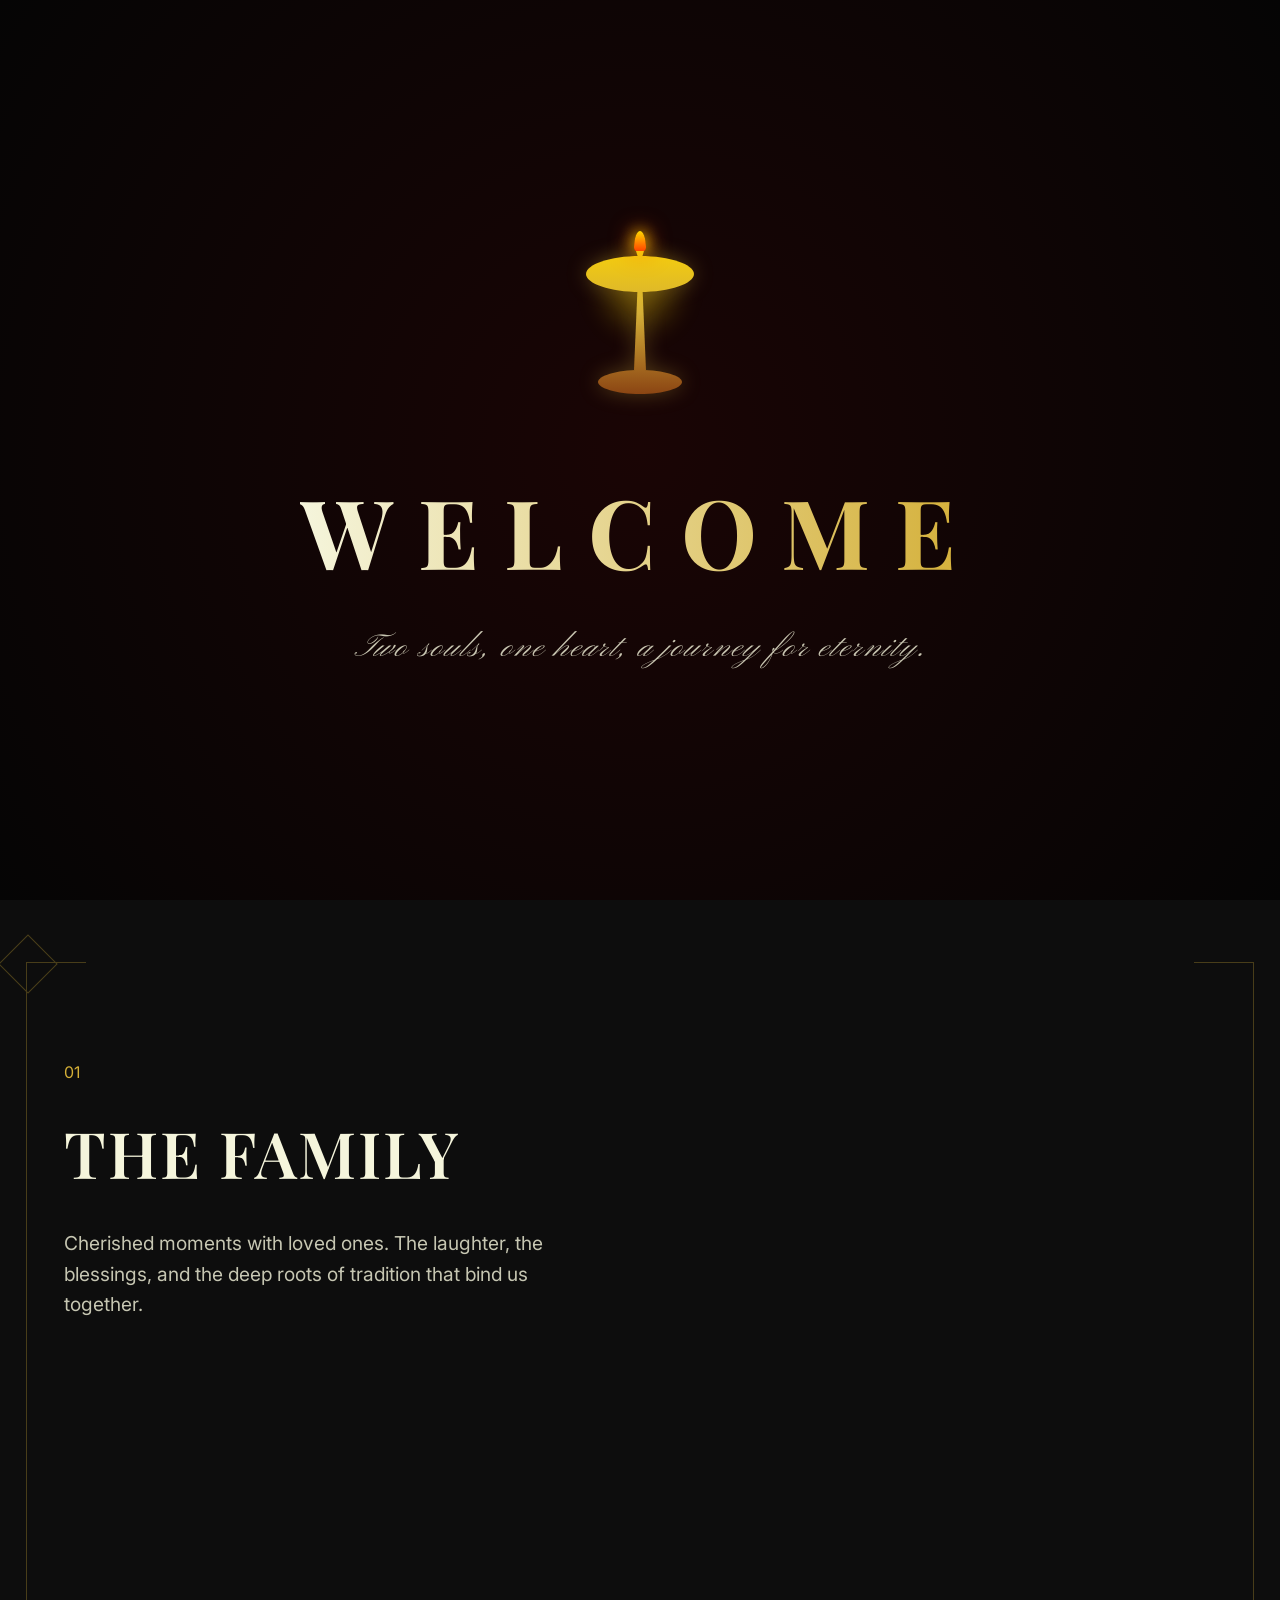
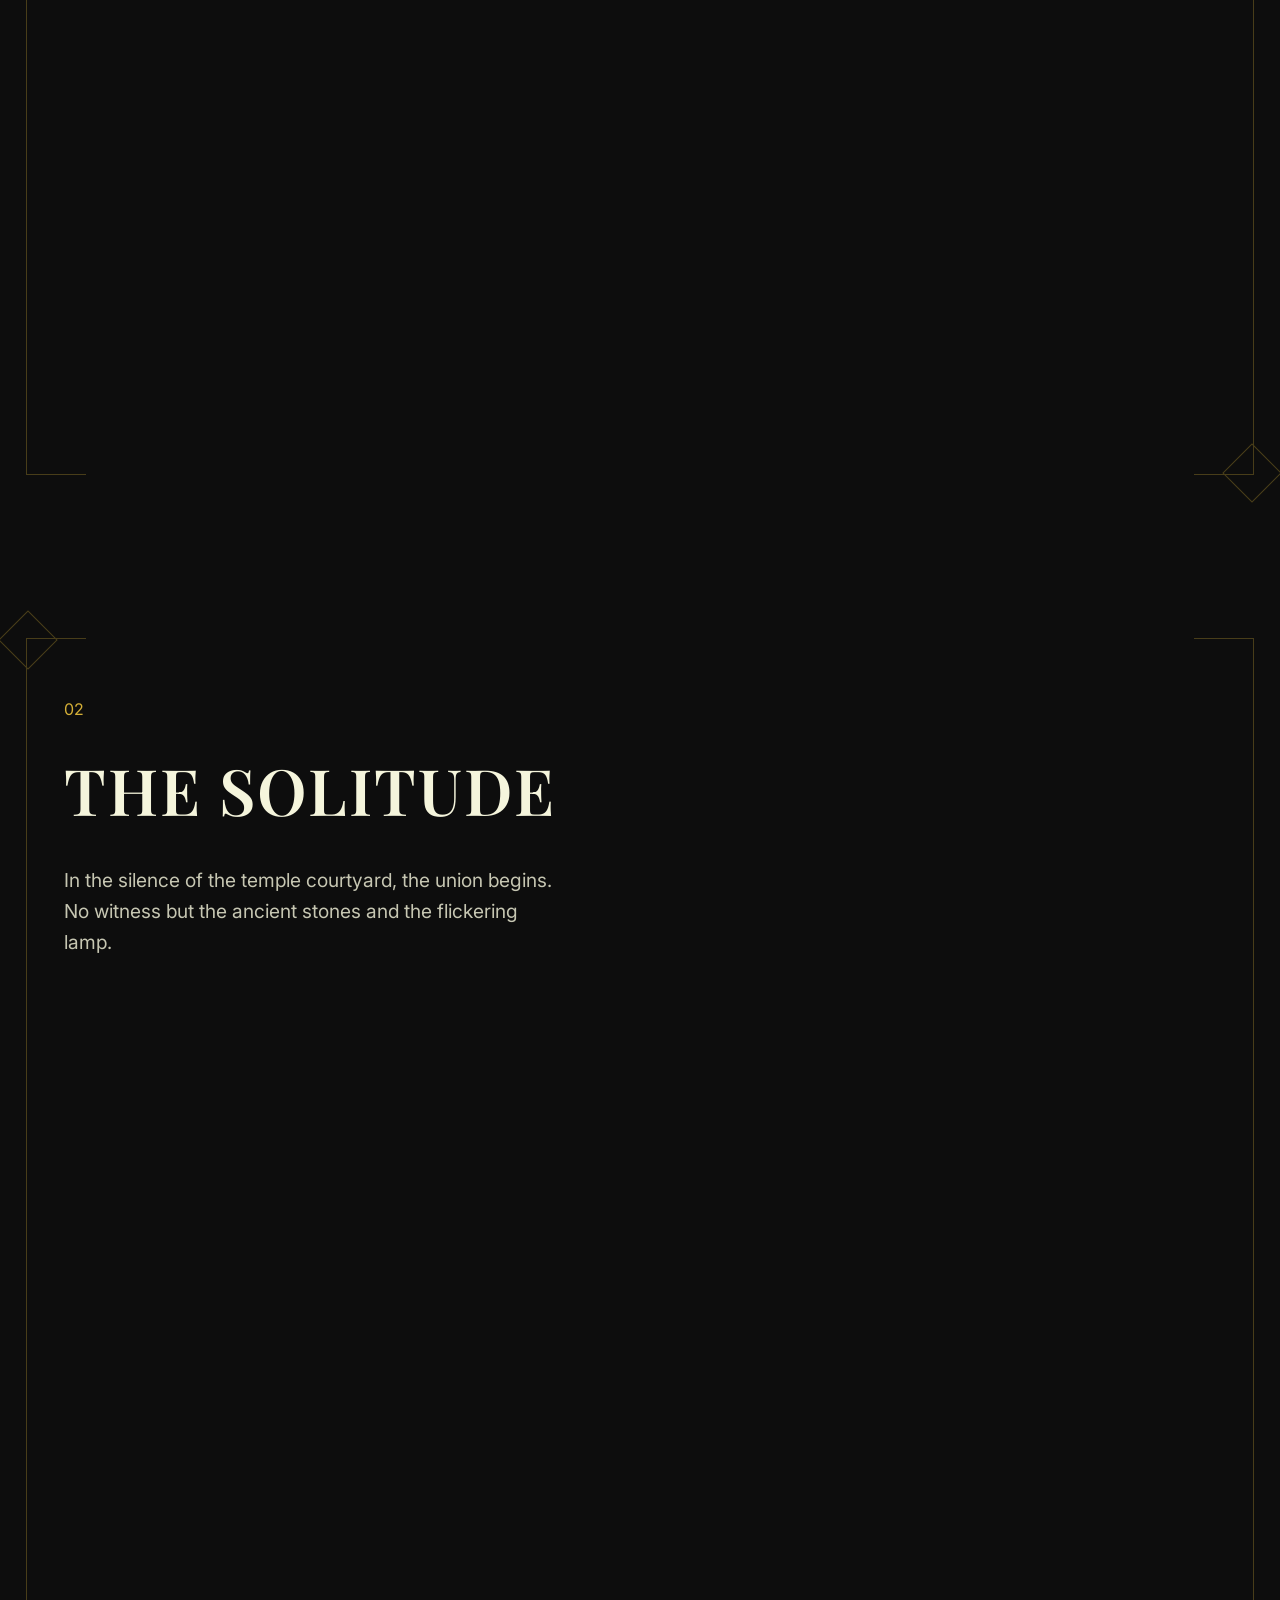
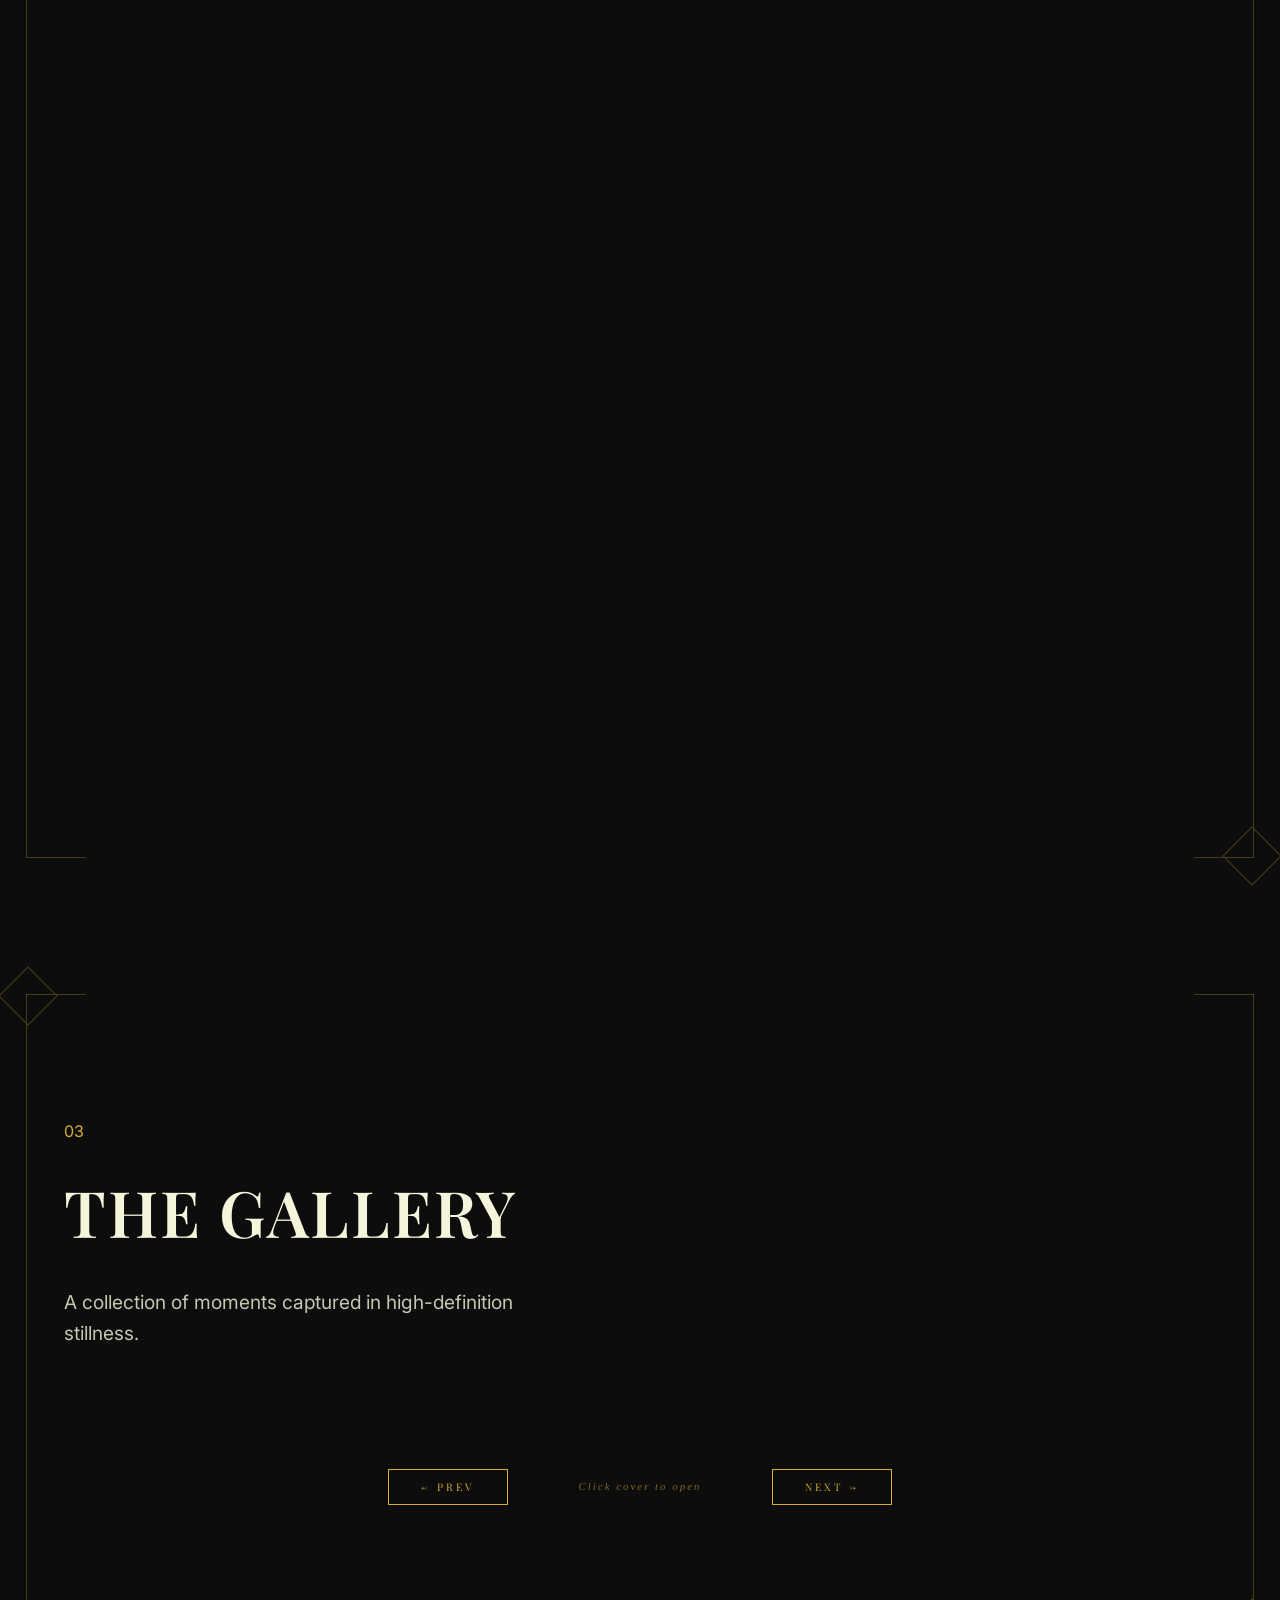
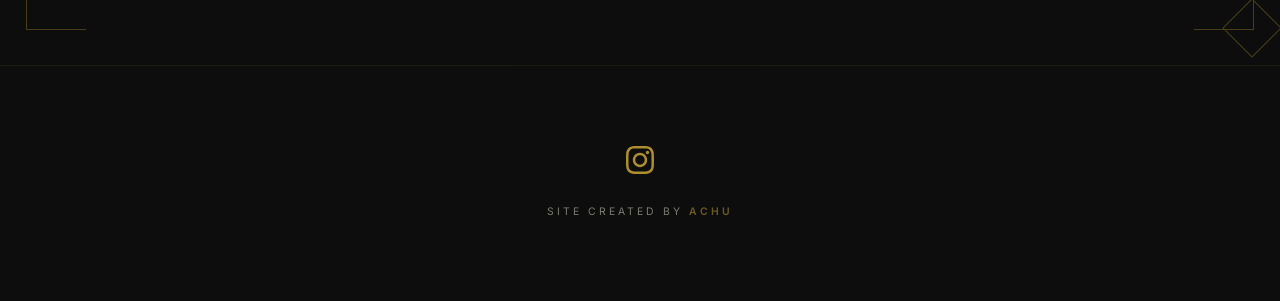
==== commit c7e97dd0: "Fix intro overlay transition and add instant skip on click/keypress" ====
--- a/index.html
+++ b/index.html
@@ -12,7 +12,7 @@
     <link
         href="https://fonts.googleapis.com/css2?family=Playfair+Display:ital,wght@0,400;0,600;0,700;0,800;1,400&family=Inter:wght@300;400;500;600&family=Pinyon+Script&display=swap"
         rel="stylesheet">
-    <link rel="stylesheet" href="styles.css?v=1.6">
+    <link rel="stylesheet" href="styles.css?v=1.7">
 </head>
 
 <body>
@@ -975,7 +975,7 @@
         </div>
     </div>
 
-    <script src="script-v2.js?v=2.2"></script>
+    <script src="script-v2.js?v=2.3"></script>
 </body>
 
 </html>
--- a/styles.css
+++ b/styles.css
@@ -195,10 +195,24 @@
     .emotional-sub { font-size: 1.1rem; letter-spacing: 1px; padding: 0 1rem; }
 }
 
-body.loaded .intro-overlay { pointer-events: none; transition: visibility 0s 1.5s; }
-body.loaded .intro-bg { transform: scale(0); border-radius: 50%; transition: transform 1.8s cubic-bezier(0.85, 0, 0.15, 1); }
-body.loaded .intro-content { opacity: 0; transform: scale(1.1); filter: blur(15px); transition: all 1.2s cubic-bezier(0.85, 0, 0.15, 1); }
-body.loaded .hero-img { animation: heroImageEntrance 2.5s cubic-bezier(0.165, 0.84, 0.44, 1) forwards; }
+body.loaded .intro-overlay {
+    opacity: 0;
+    visibility: hidden;
+    pointer-events: none;
+    transition: opacity 0.8s ease, visibility 0.8s ease;
+}
+body.loaded .intro-bg {
+    transform: scale(0);
+    border-radius: 50%;
+    transition: transform 1.2s cubic-bezier(0.85, 0, 0.15, 1);
+}
+body.loaded .intro-content {
+    opacity: 0;
+    transform: scale(1.05);
+    filter: blur(10px);
+    transition: all 0.8s cubic-bezier(0.85, 0, 0.15, 1);
+}
+body.loaded .hero-img { animation: heroImageEntrance 2s cubic-bezier(0.165, 0.84, 0.44, 1) forwards; }
 
 @keyframes heroImageEntrance {
     0%   { transform: scale(1.2); filter: brightness(0) blur(20px); }
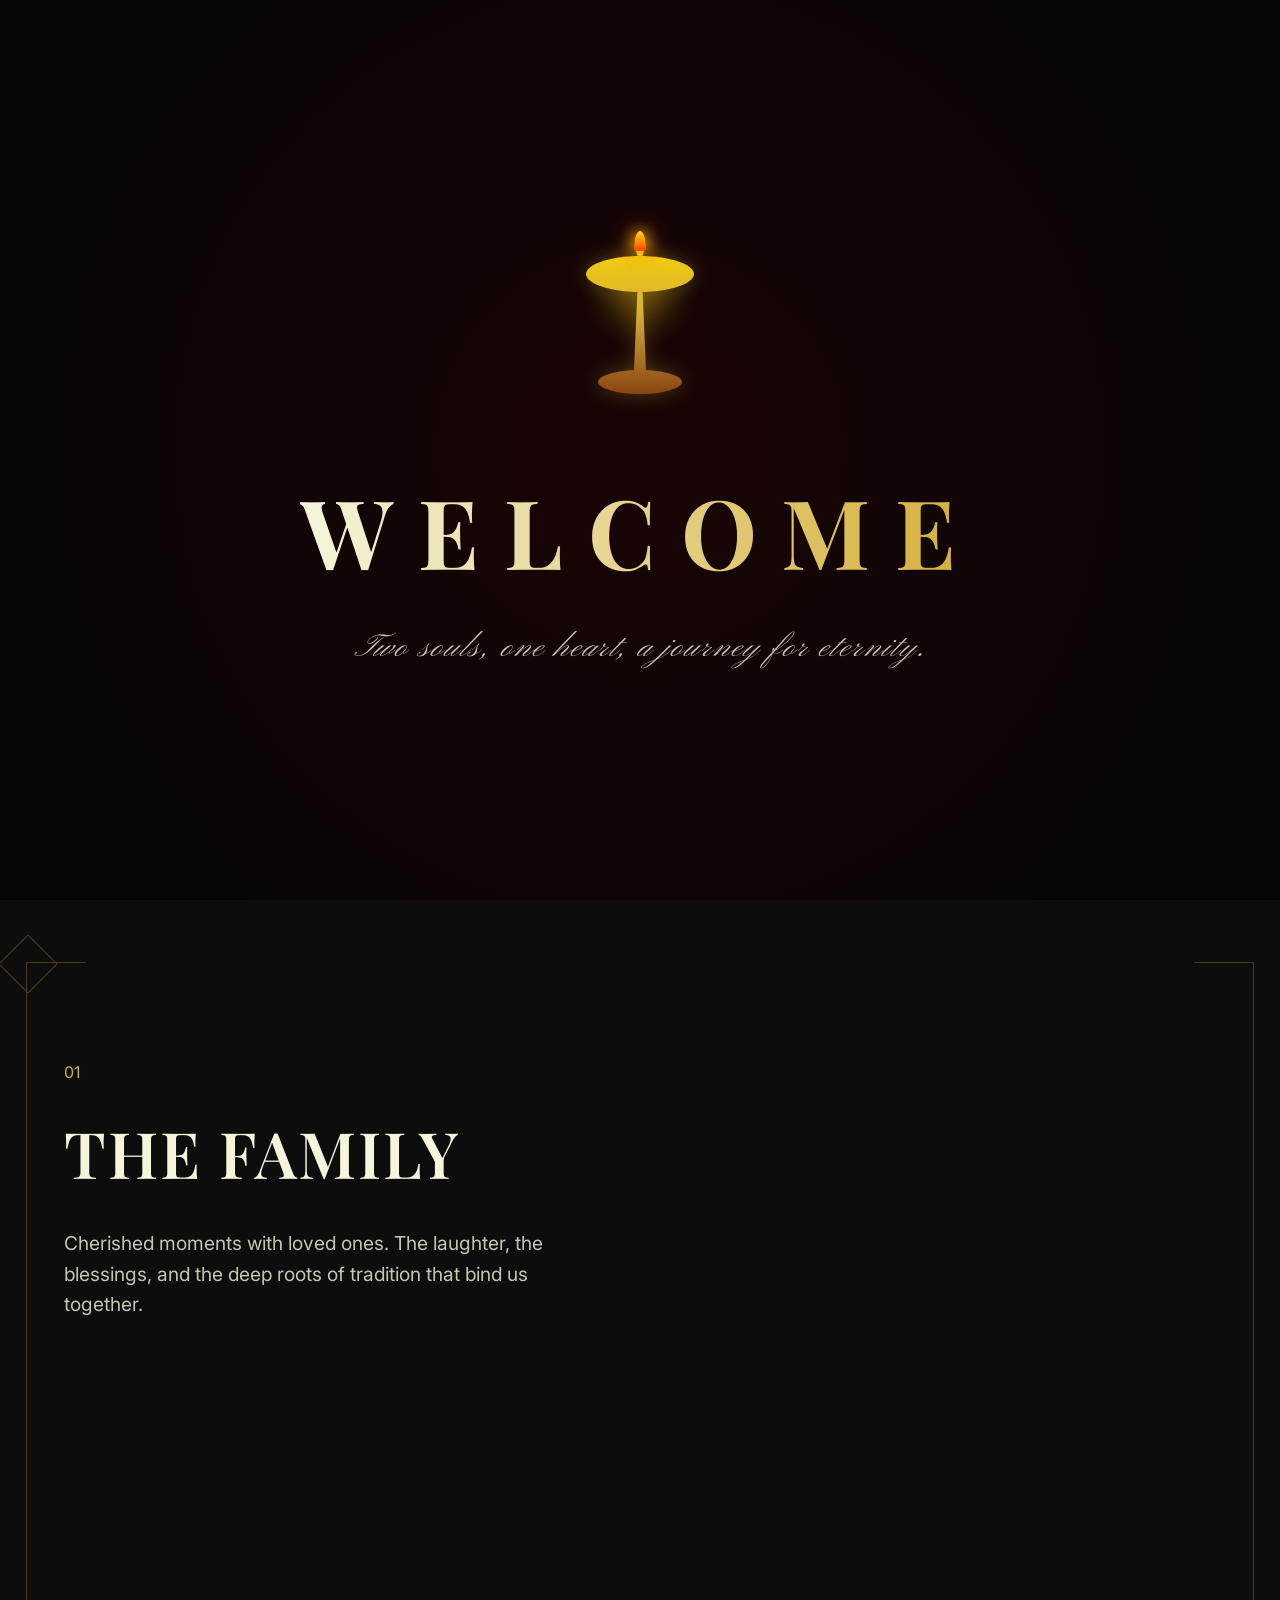
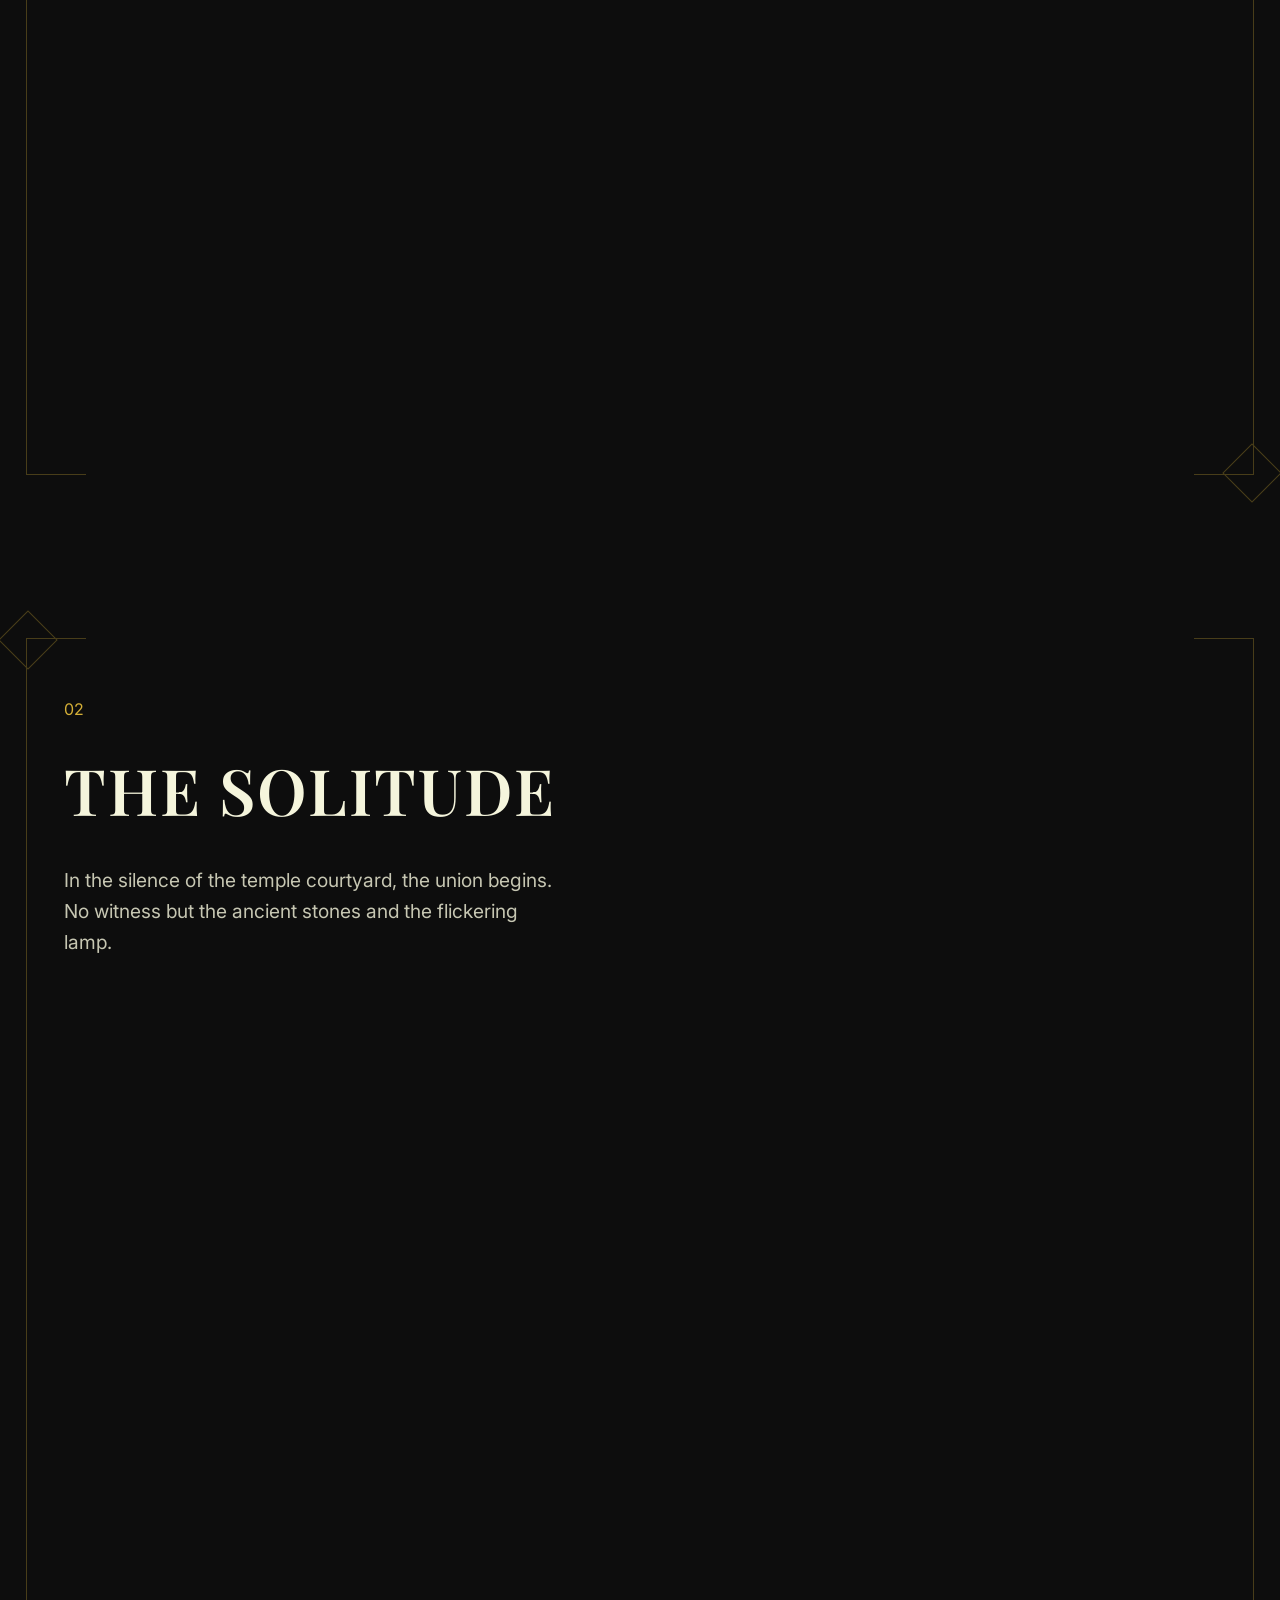
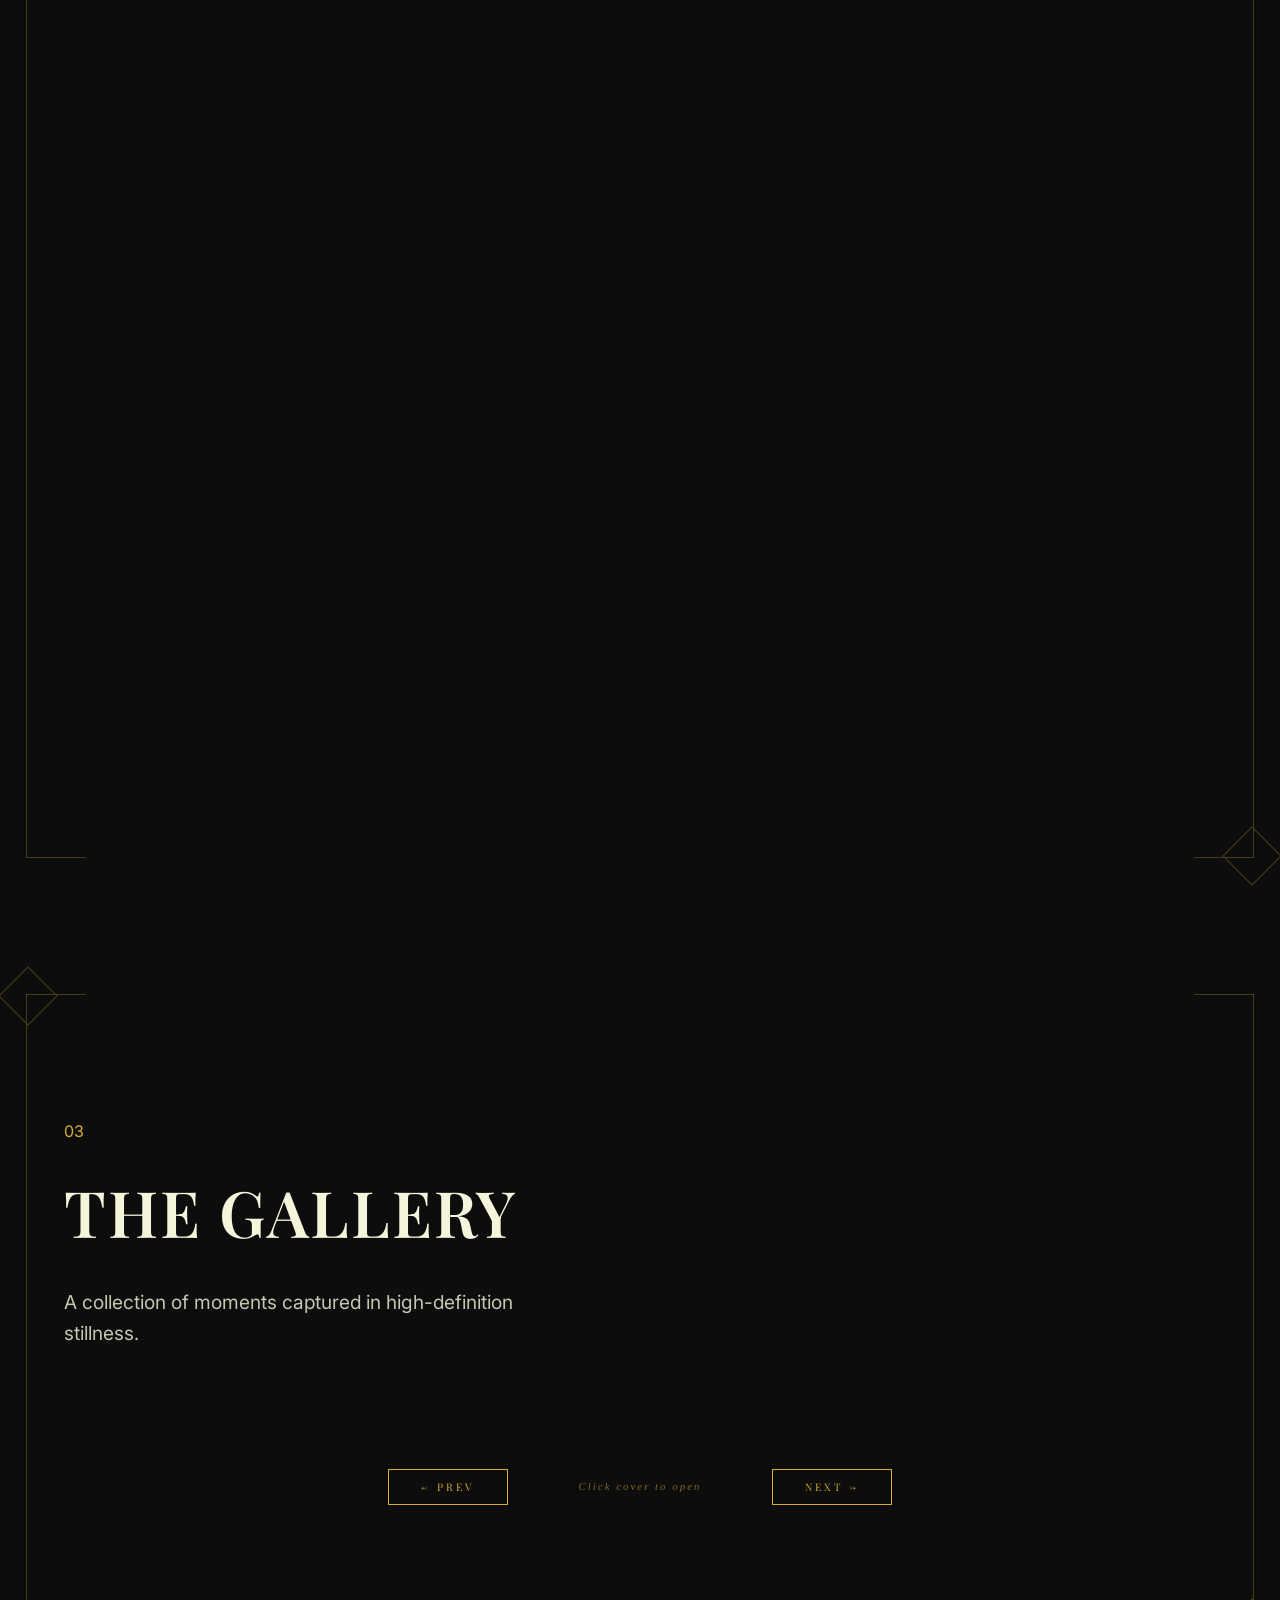
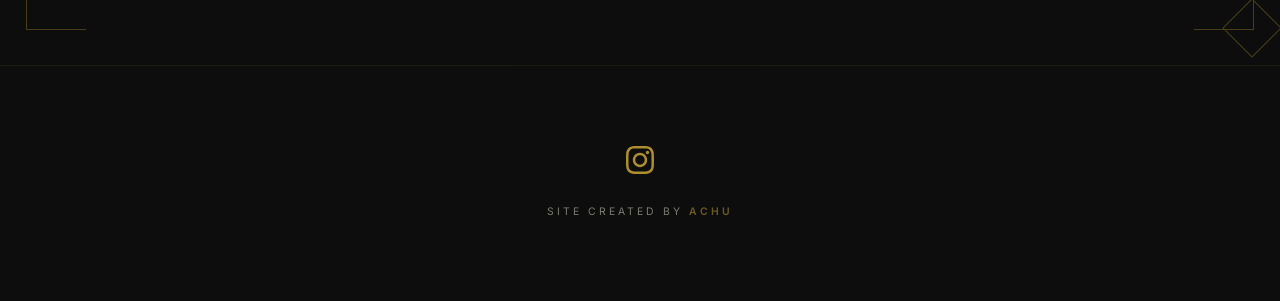
==== commit 10057acc: "Add visible direct download buttons on cards, album pages, book controls, and lightbox" ====
--- a/index.html
+++ b/index.html
@@ -12,7 +12,7 @@
     <link
         href="https://fonts.googleapis.com/css2?family=Playfair+Display:ital,wght@0,400;0,600;0,700;0,800;1,400&family=Inter:wght@300;400;500;600&family=Pinyon+Script&display=swap"
         rel="stylesheet">
-    <link rel="stylesheet" href="styles.css?v=1.7">
+    <link rel="stylesheet" href="styles.css?v=1.8">
 </head>
 
 <body>
@@ -170,6 +170,13 @@
             <div class="vintage-book-controls">
                 <button id="book-prev">&larr; Prev</button>
                 <span id="book-page-count">Click cover to open</span>
+                <button id="book-download-cur" class="nav-btn download-highlight-btn" style="display:none;" title="Download Current Photo in Original Quality">
+                    <svg width="15" height="15" viewBox="0 0 24 24" fill="none" stroke="currentColor" stroke-width="2.2" stroke-linecap="round" stroke-linejoin="round" style="display:inline-block; vertical-align:middle; margin-right:5px;">
+                        <path d="M21 15v4a2 2 0 0 1-2 2H5a2 2 0 0 1-2-2v-4"></path>
+                        <polyline points="7 10 12 15 17 10"></polyline>
+                        <line x1="12" y1="15" x2="12" y2="3"></line>
+                    </svg><span>Download Photo</span>
+                </button>
                 <button id="book-next">Next &rarr;</button>
             </div>
             
@@ -975,7 +982,7 @@
         </div>
     </div>
 
-    <script src="script-v2.js?v=2.3"></script>
+    <script src="script-v2.js?v=2.4"></script>
 </body>
 
 </html>
--- a/styles.css
+++ b/styles.css
@@ -441,22 +441,155 @@
     box-shadow: 0 0 20px rgba(212, 175, 55, 0.4);
     transform: translateY(-1px);
 }
+/* Photo grid item cards & hover action overlays */
+.family-full-grid .f-full-item {
+    position: relative;
+    overflow: hidden;
+    cursor: pointer;
+    border-radius: 2px;
+}
+.f-card-actions {
+    position: absolute;
+    bottom: 0;
+    left: 0;
+    right: 0;
+    padding: 12px 10px;
+    display: flex;
+    gap: 8px;
+    justify-content: center;
+    align-items: center;
+    background: linear-gradient(to top, rgba(0,0,0,0.9) 0%, rgba(0,0,0,0.5) 60%, transparent 100%);
+    opacity: 0;
+    transform: translateY(10px);
+    transition: all 0.3s cubic-bezier(0.25, 0.8, 0.25, 1);
+    z-index: 10;
+}
+.family-full-grid .f-full-item:hover .f-card-actions,
+.family-full-grid .f-full-item:focus-within .f-card-actions {
+    opacity: 1;
+    transform: translateY(0);
+}
+.card-act-btn {
+    background: rgba(15, 12, 8, 0.85);
+    border: 1px solid var(--gold);
+    color: var(--gold);
+    padding: 7px 14px;
+    font-size: 0.75rem;
+    font-family: var(--font-sans);
+    letter-spacing: 1px;
+    text-transform: uppercase;
+    border-radius: 3px;
+    cursor: pointer;
+    display: inline-flex;
+    align-items: center;
+    gap: 6px;
+    backdrop-filter: blur(8px);
+    transition: all 0.25s ease;
+    font-weight: 600;
+}
+.card-act-btn:hover {
+    background: var(--gold);
+    color: var(--black);
+    box-shadow: 0 0 15px rgba(212, 175, 55, 0.6);
+    transform: translateY(-2px);
+}
+.card-act-download {
+    background: var(--gold);
+    color: var(--black);
+    font-weight: 700;
+    box-shadow: 0 0 10px rgba(212, 175, 55, 0.4);
+}
+.card-act-download:hover {
+    background: #f0cb64;
+    box-shadow: 0 0 20px rgba(212, 175, 55, 0.8);
+}
+
+/* Album photo mat actions */
+.alb-photo-mat {
+    position: relative;
+}
+.alb-mat-actions {
+    position: absolute;
+    bottom: 8px;
+    left: 50%;
+    transform: translateX(-50%) translateY(8px);
+    display: flex;
+    gap: 6px;
+    opacity: 0;
+    transition: all 0.3s ease;
+    z-index: 100;
+    pointer-events: none;
+}
+.alb-photo-mat:hover .alb-mat-actions {
+    opacity: 1;
+    transform: translateX(-50%) translateY(0);
+    pointer-events: auto;
+}
+.alb-act-btn {
+    background: rgba(10, 8, 6, 0.92);
+    border: 1px solid var(--gold);
+    color: var(--gold);
+    padding: 6px 12px;
+    font-size: 0.7rem;
+    font-family: var(--font-sans);
+    letter-spacing: 1px;
+    text-transform: uppercase;
+    border-radius: 3px;
+    cursor: pointer;
+    display: inline-flex;
+    align-items: center;
+    gap: 5px;
+    backdrop-filter: blur(8px);
+    transition: all 0.2s ease;
+    white-space: nowrap;
+}
+.alb-act-btn:hover {
+    background: var(--gold);
+    color: var(--black);
+    box-shadow: 0 0 15px rgba(212, 175, 55, 0.7);
+}
+.alb-act-download {
+    background: var(--gold);
+    color: var(--black);
+    font-weight: 700;
+}
+.alb-act-download:hover {
+    background: #f0cb64;
+}
+
+/* Lightbox Actions & Buttons */
 .lightbox-download-btn {
-    padding: 8px 18px;
-    font-size: 0.82rem;
-    font-weight: 500;
-    letter-spacing: 1.5px;
-    text-transform: uppercase;
+    background: linear-gradient(135deg, #d4af37, #f7e49a, #d4af37) !important;
+    color: #0b0907 !important;
+    border: 1px solid #ffe89e !important;
+    padding: 10px 22px !important;
+    font-size: 0.85rem !important;
+    font-weight: 700 !important;
+    letter-spacing: 1.5px !important;
+    text-transform: uppercase !important;
+    border-radius: 4px !important;
+    box-shadow: 0 0 20px rgba(212, 175, 55, 0.6) !important;
+    animation: goldPulse 3s infinite alternate;
+}
+@keyframes goldPulse {
+    0% { box-shadow: 0 0 12px rgba(212, 175, 55, 0.4); }
+    100% { box-shadow: 0 0 28px rgba(212, 175, 55, 0.9); }
+}
+.lightbox-download-btn:hover {
+    background: #fff0a8 !important;
+    transform: translateY(-2px) scale(1.03) !important;
+    box-shadow: 0 0 35px rgba(212, 175, 55, 1) !important;
 }
 .lightbox-download-btn.downloading {
     opacity: 0.8;
     pointer-events: none;
-    background: rgba(212, 175, 55, 0.2);
+    background: rgba(212, 175, 55, 0.3) !important;
+    color: var(--gold) !important;
 }
 .lightbox-close-btn {
-    width: 40px;
-    height: 40px;
-    font-size: 2rem;
+    width: 44px;
+    height: 44px;
+    font-size: 2.2rem;
     line-height: 1;
     border-radius: 50%;
     padding: 0;
@@ -553,14 +686,17 @@
     box-shadow: 0 0 15px rgba(212, 175, 55, 0.3);
 }
 .download-highlight-btn {
-    border-color: var(--gold);
-    background: rgba(212, 175, 55, 0.15);
-    color: var(--gold);
-    font-weight: 600;
+    background: linear-gradient(135deg, #d4af37, #f7e49a) !important;
+    color: #0b0907 !important;
+    border: 1px solid #ffe89e !important;
+    font-weight: 700 !important;
+    box-shadow: 0 0 18px rgba(212, 175, 55, 0.5) !important;
 }
 .download-highlight-btn:hover {
-    background: var(--gold);
-    color: var(--black);
+    background: #fff0a8 !important;
+    color: var(--black) !important;
+    box-shadow: 0 0 25px rgba(212, 175, 55, 0.9) !important;
+    transform: translateY(-1px);
 }
 
 @media (max-width: 768px) {
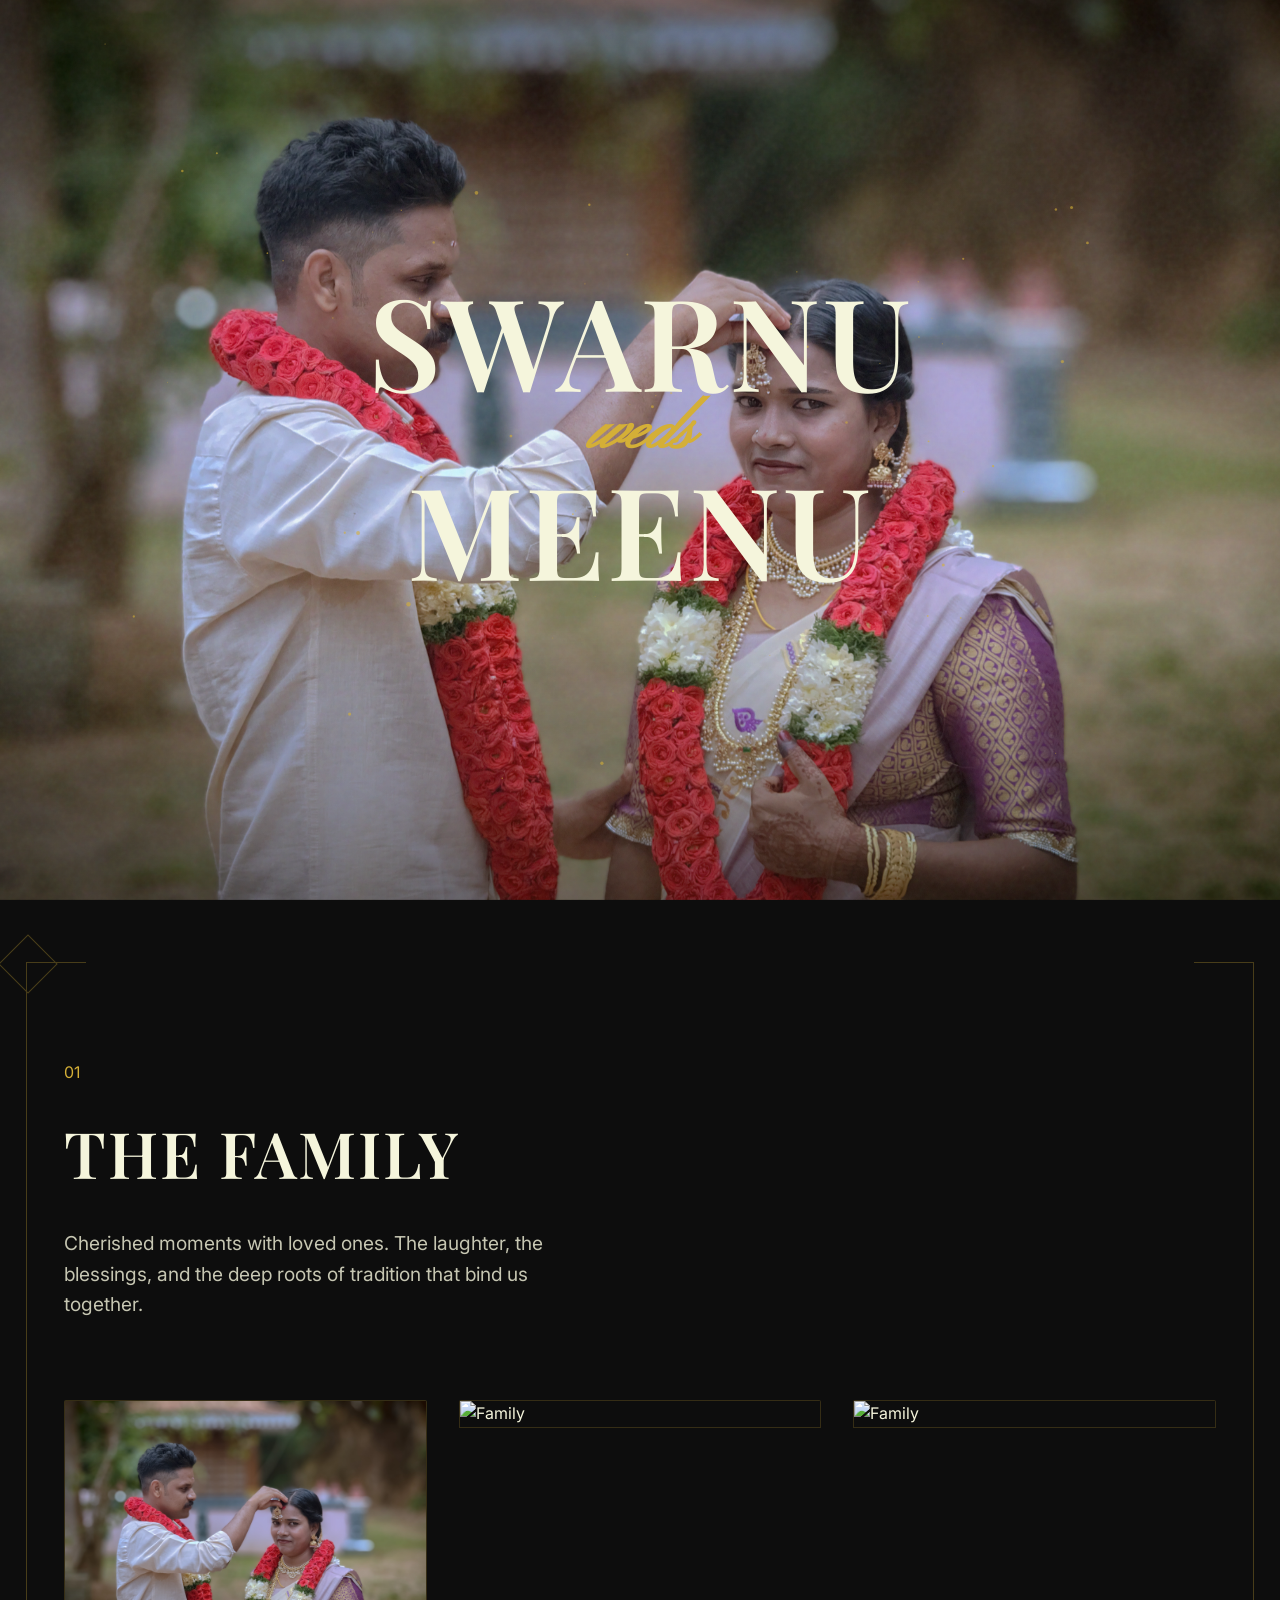
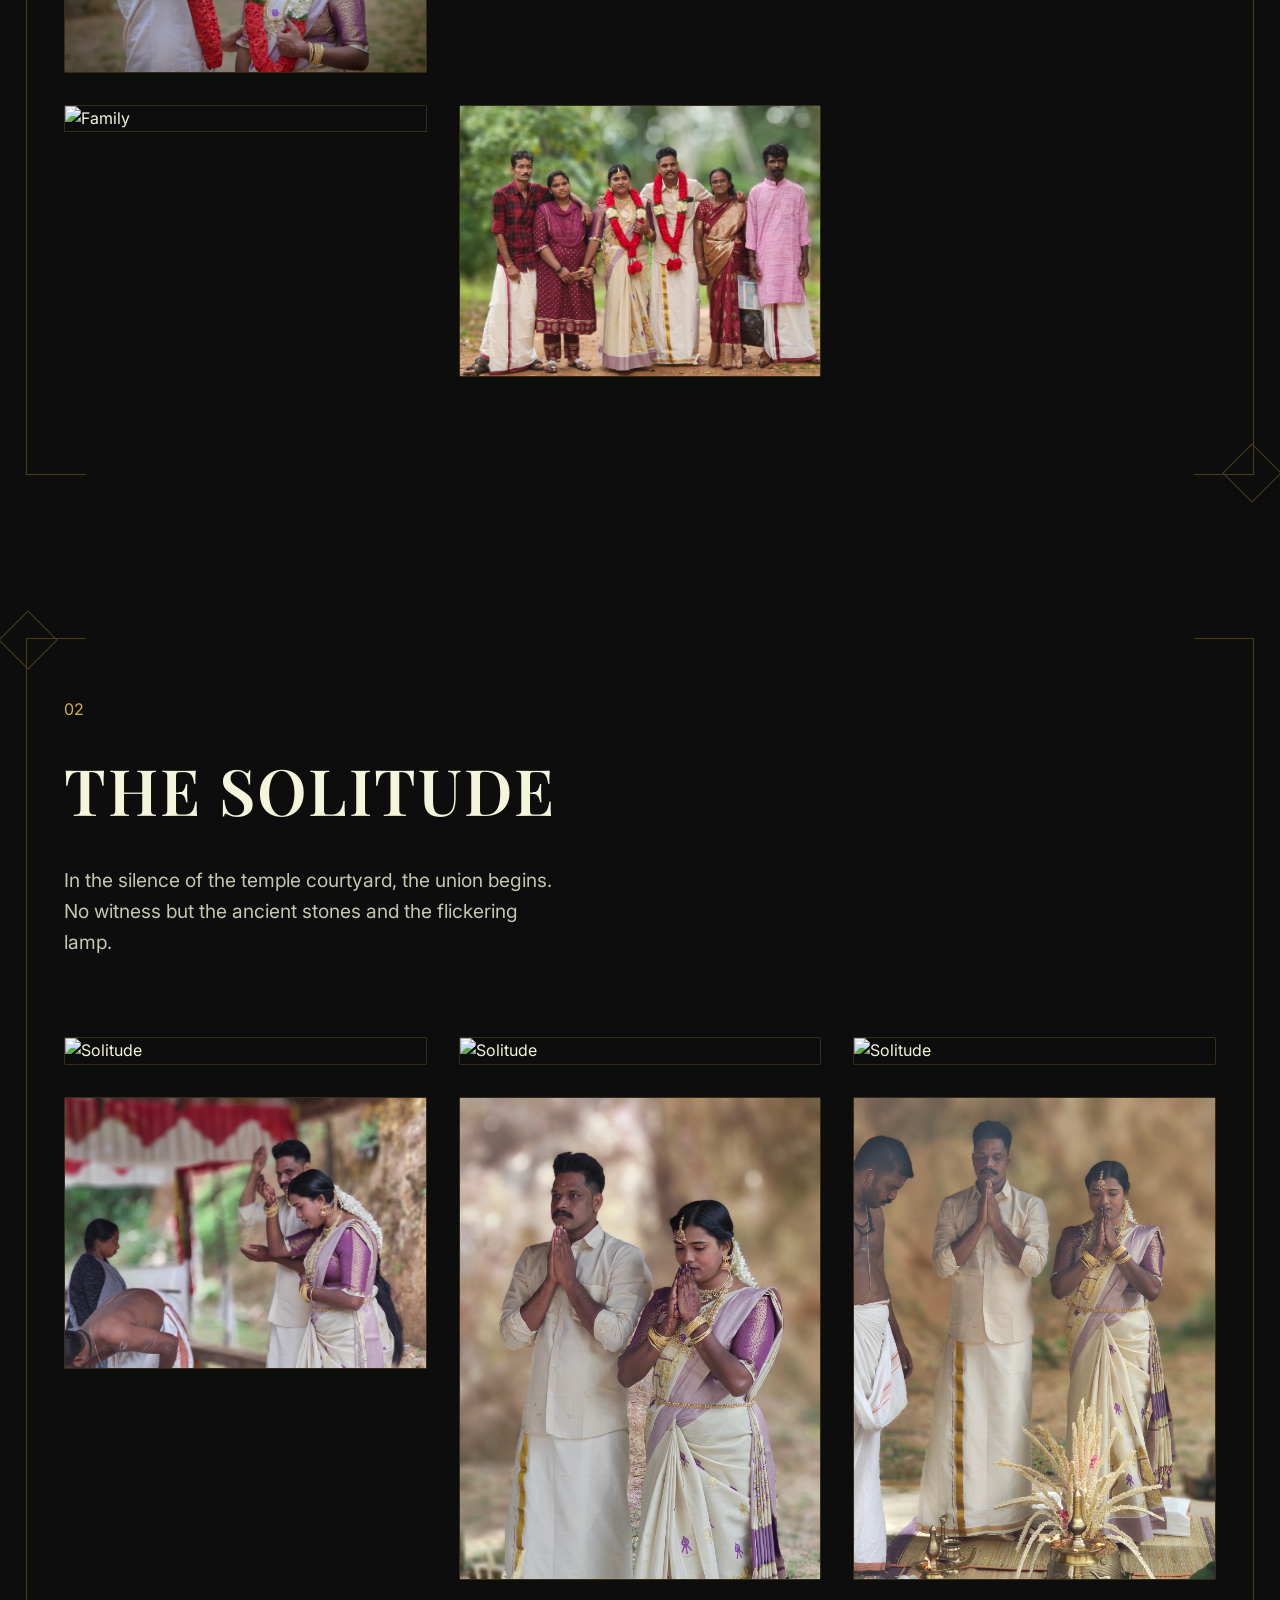
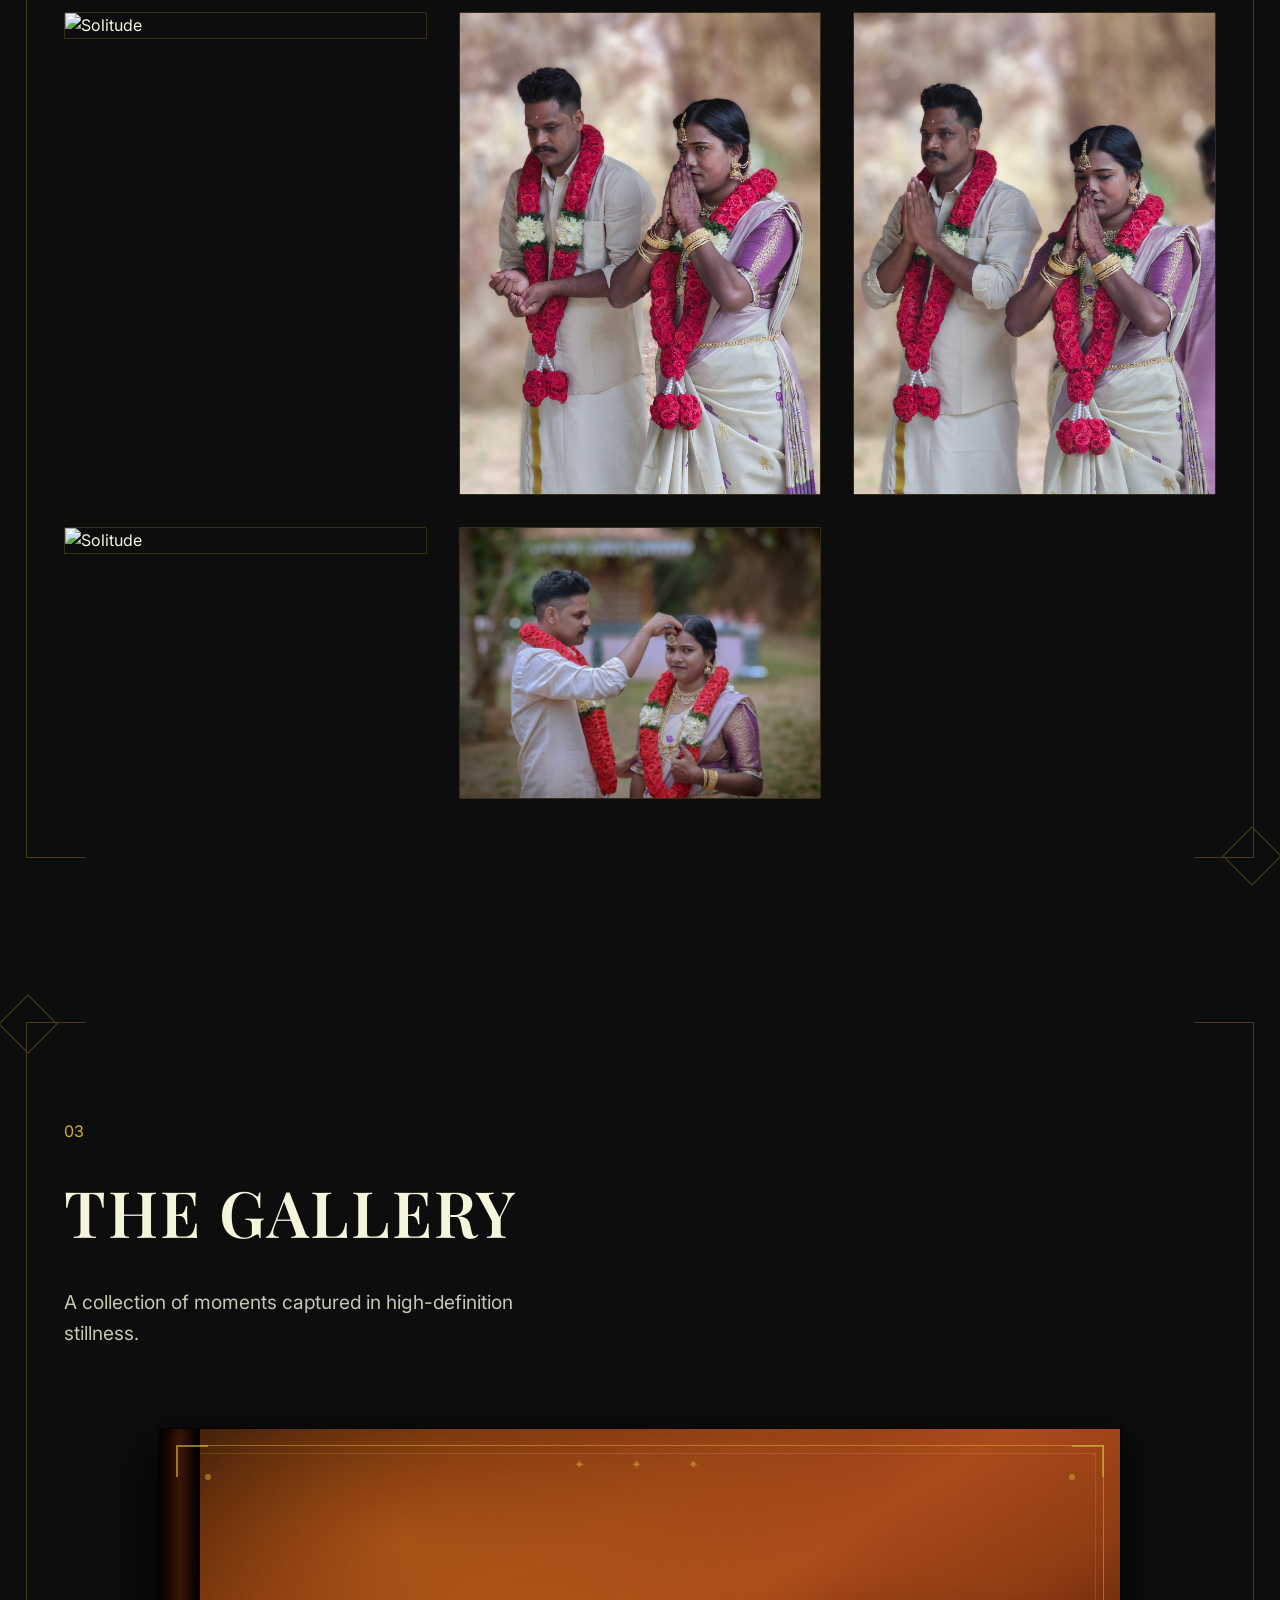
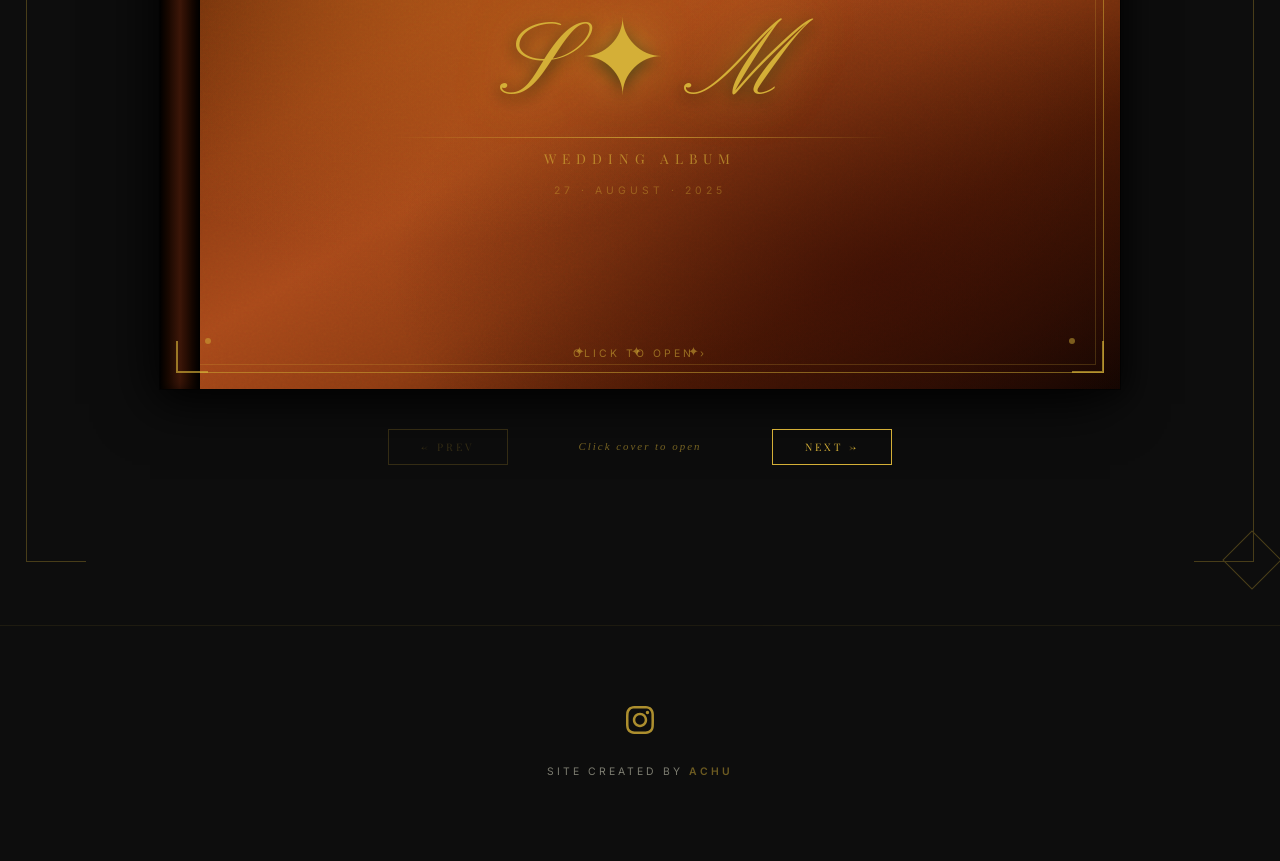
==== commit 2a075ea3: "Fix JavaScript syntax error on line 308 causing intro hang" ====
--- a/index.html
+++ b/index.html
@@ -12,7 +12,7 @@
     <link
         href="https://fonts.googleapis.com/css2?family=Playfair+Display:ital,wght@0,400;0,600;0,700;0,800;1,400&family=Inter:wght@300;400;500;600&family=Pinyon+Script&display=swap"
         rel="stylesheet">
-    <link rel="stylesheet" href="styles.css?v=1.8">
+    <link rel="stylesheet" href="styles.css?v=1.9">
 </head>
 
 <body>
@@ -982,7 +982,7 @@
         </div>
     </div>
 
-    <script src="script-v2.js?v=2.4"></script>
+    <script src="script-v2.js?v=2.5"></script>
 </body>
 
 </html>
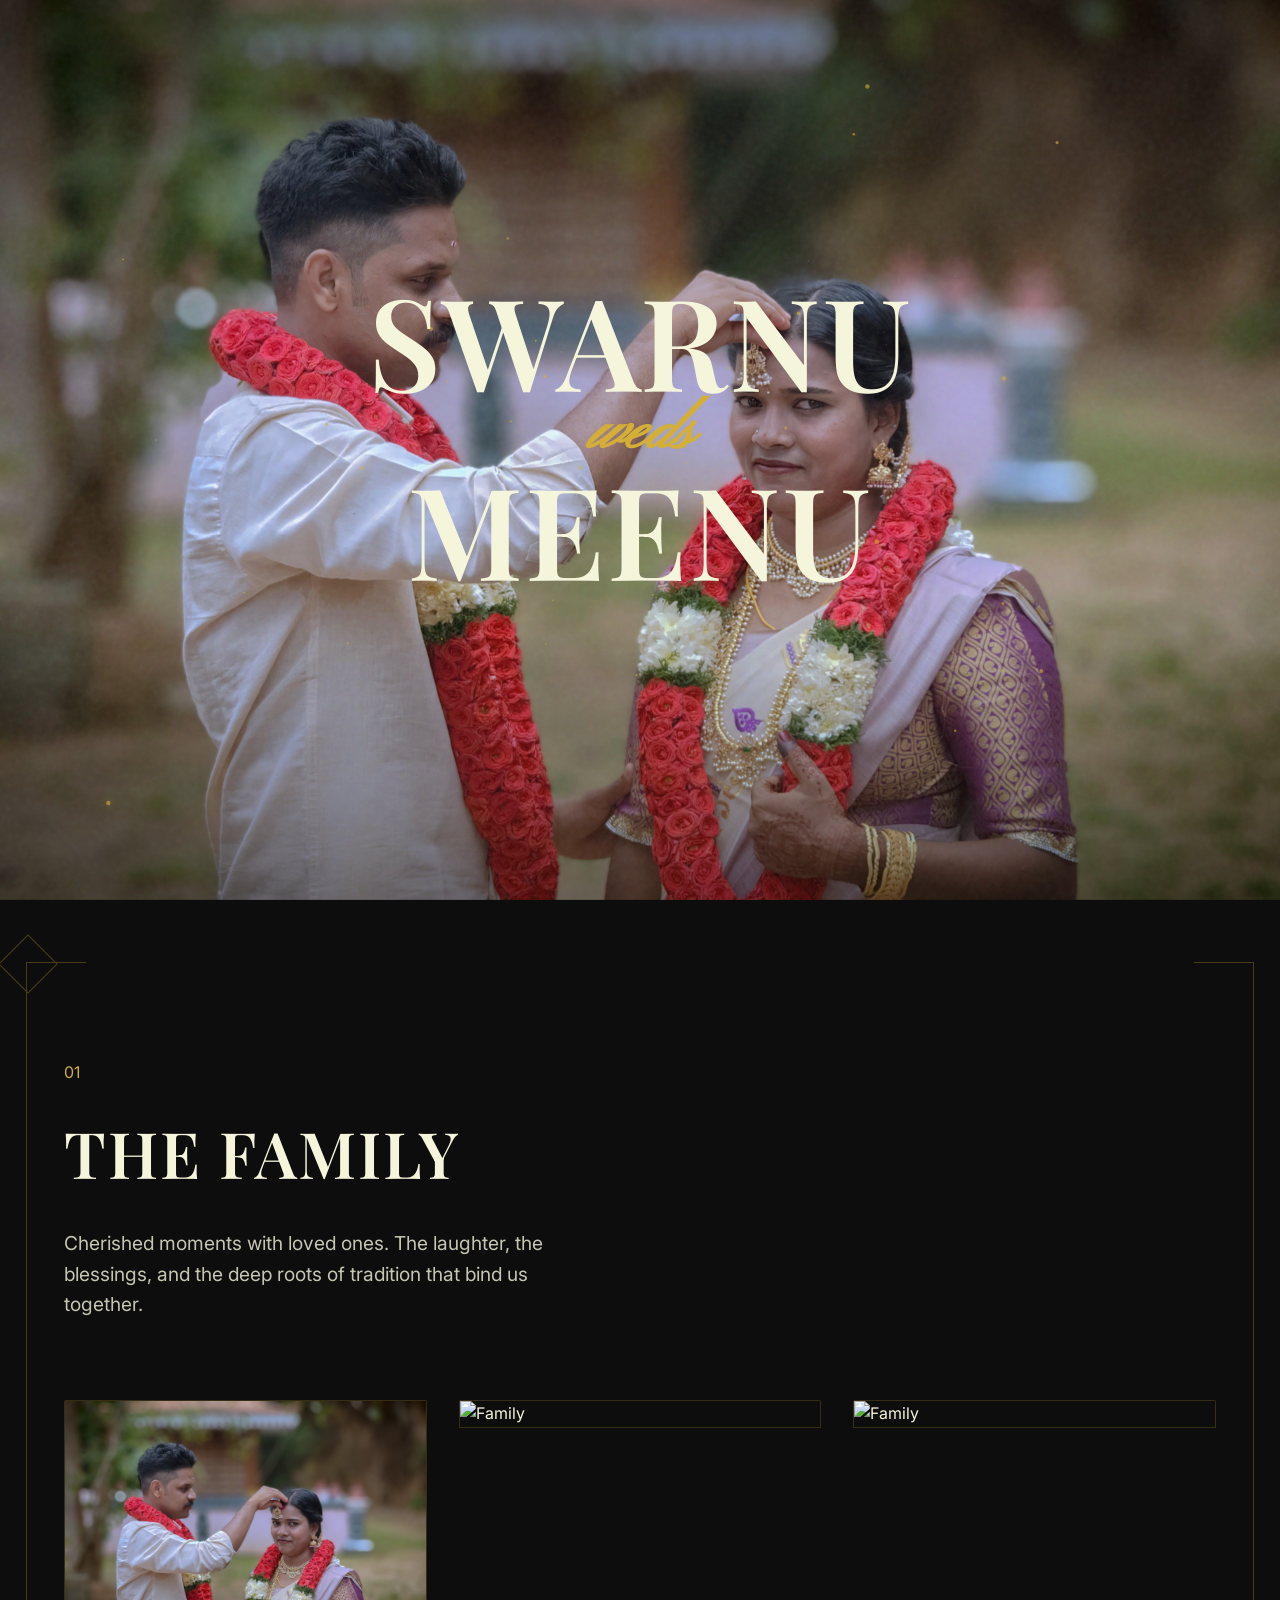
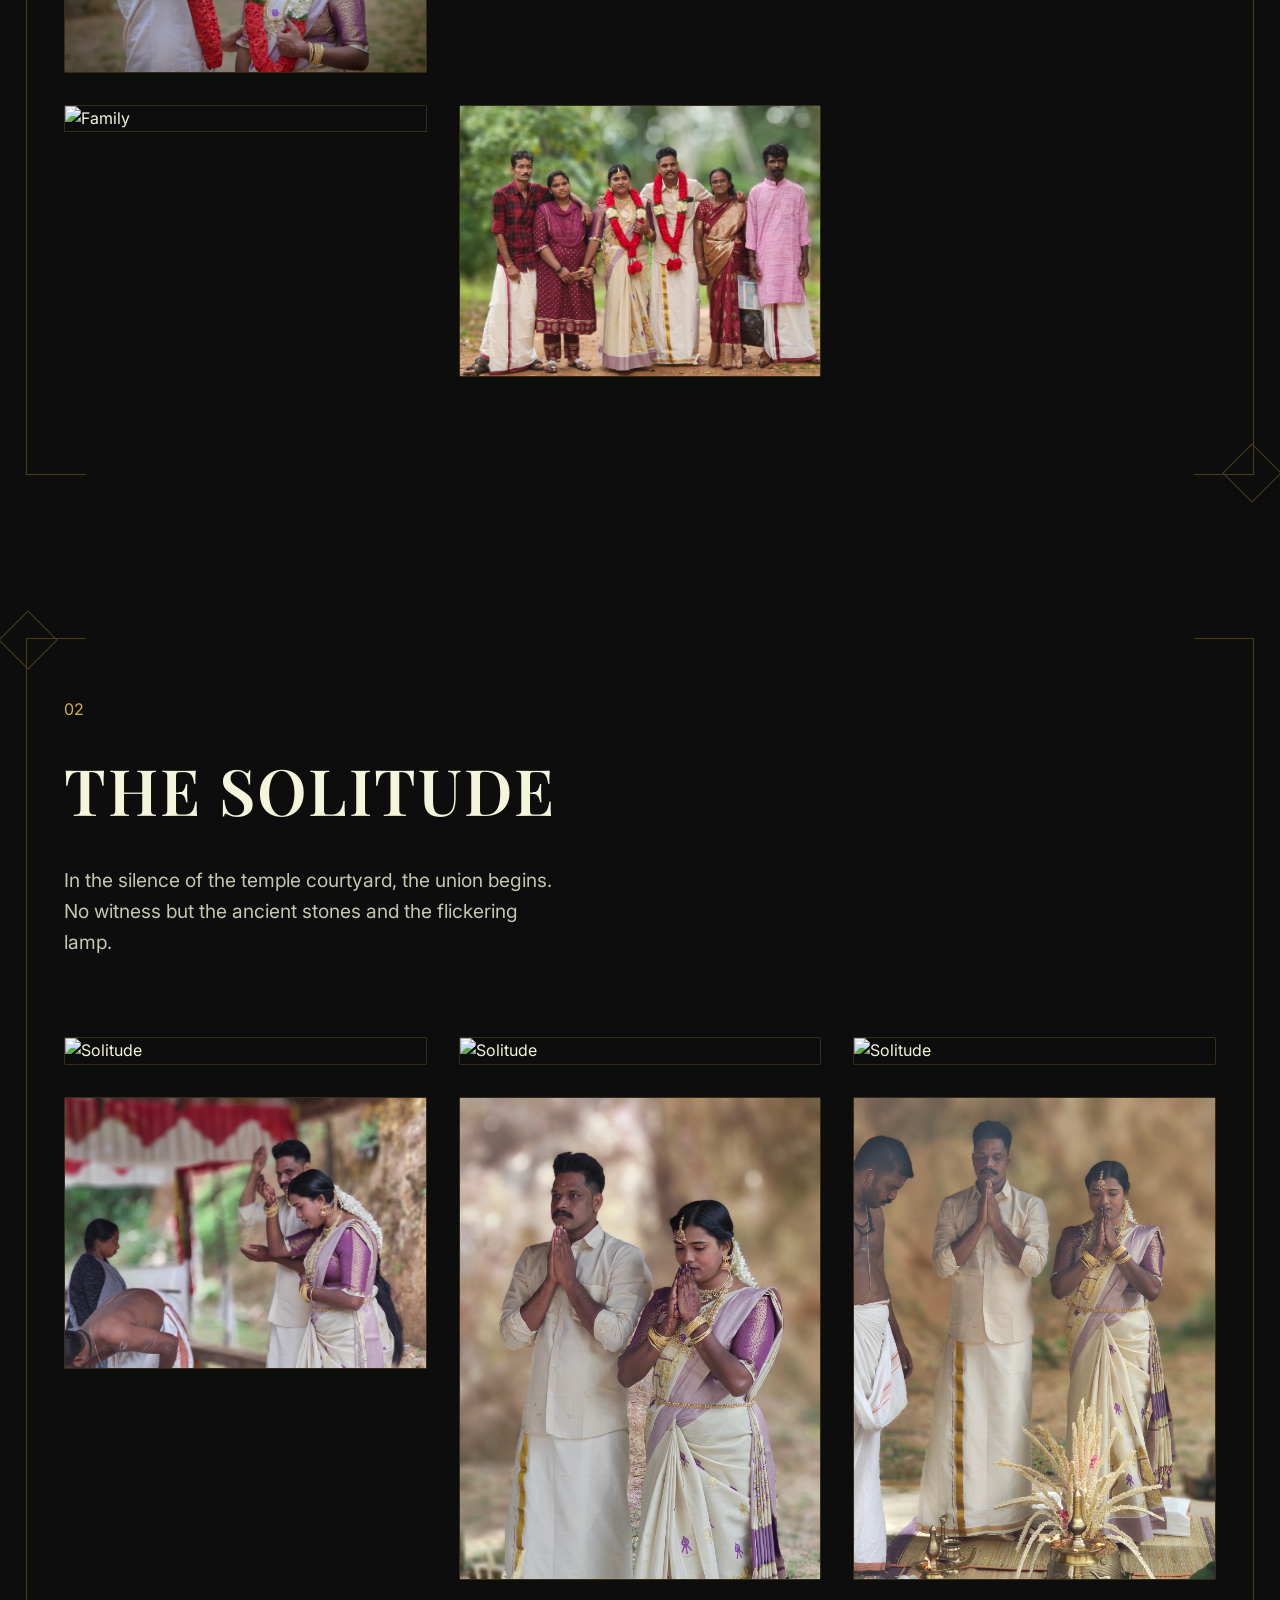
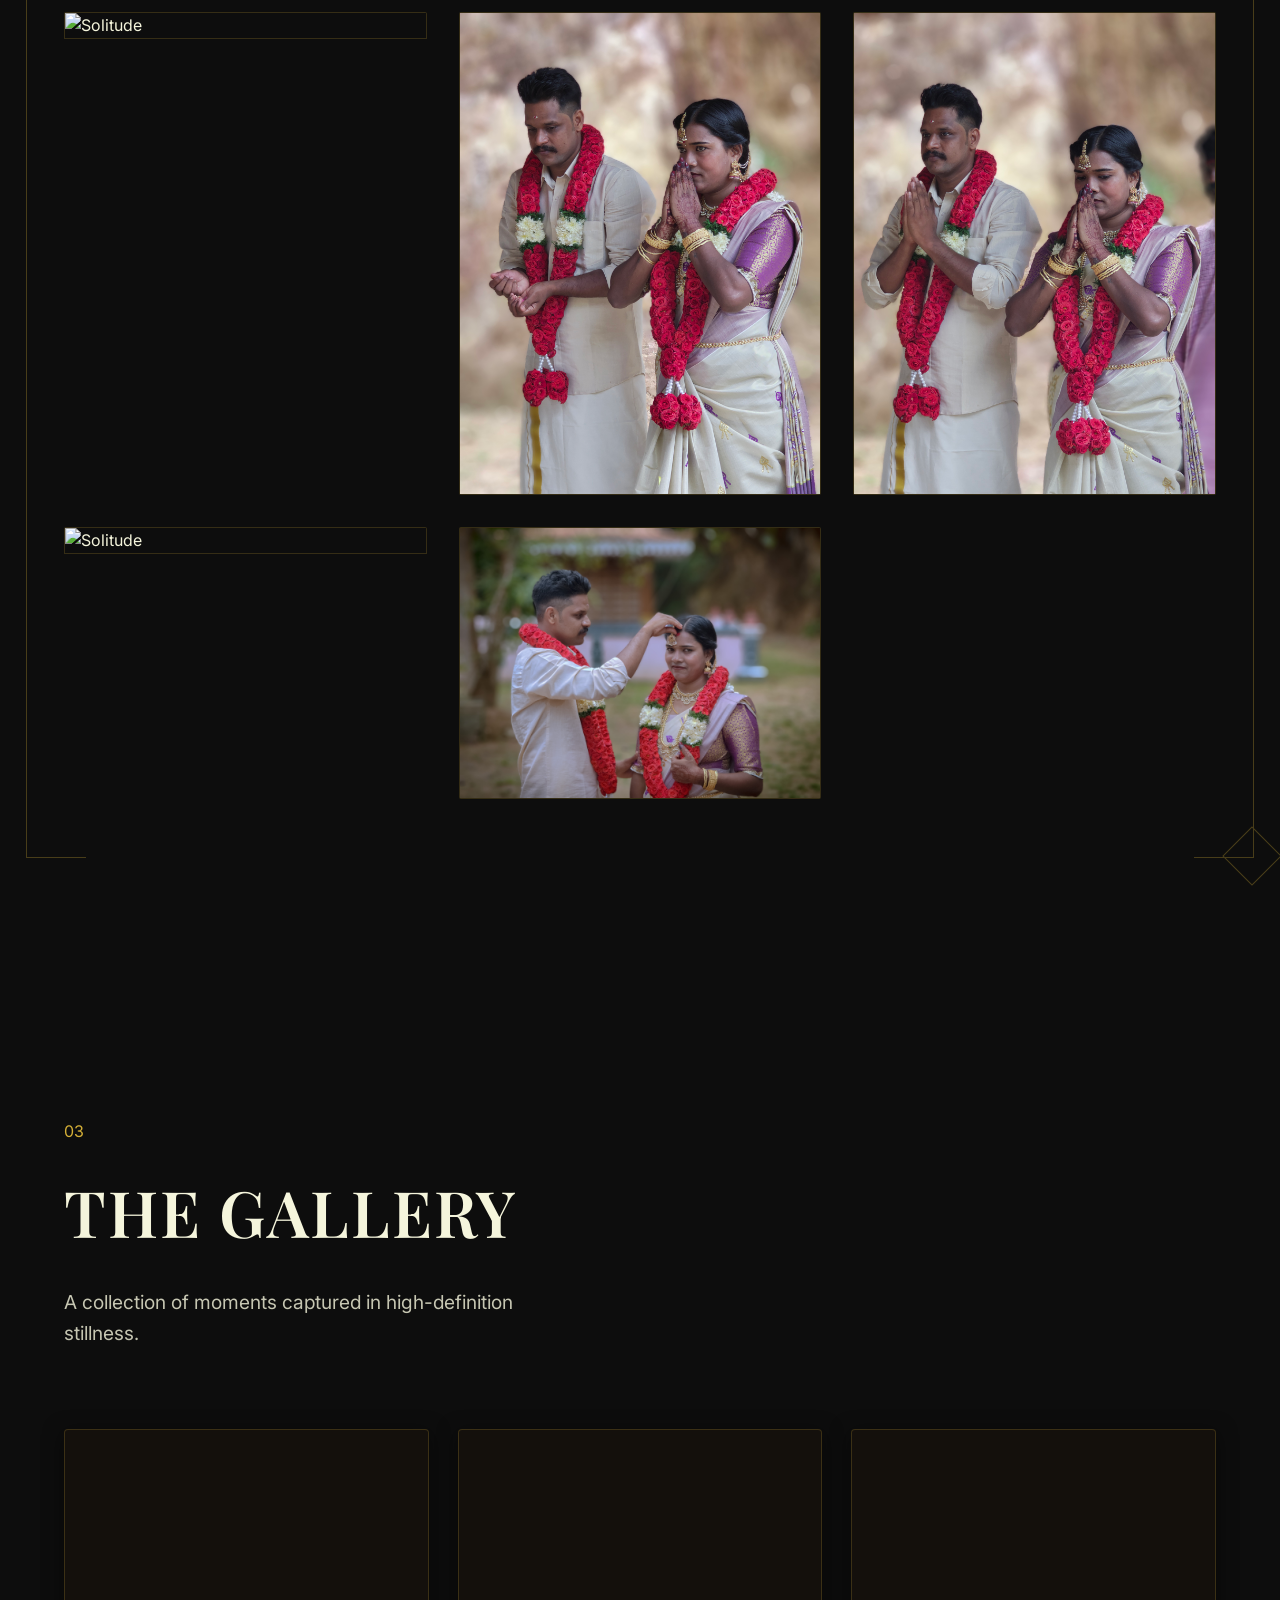
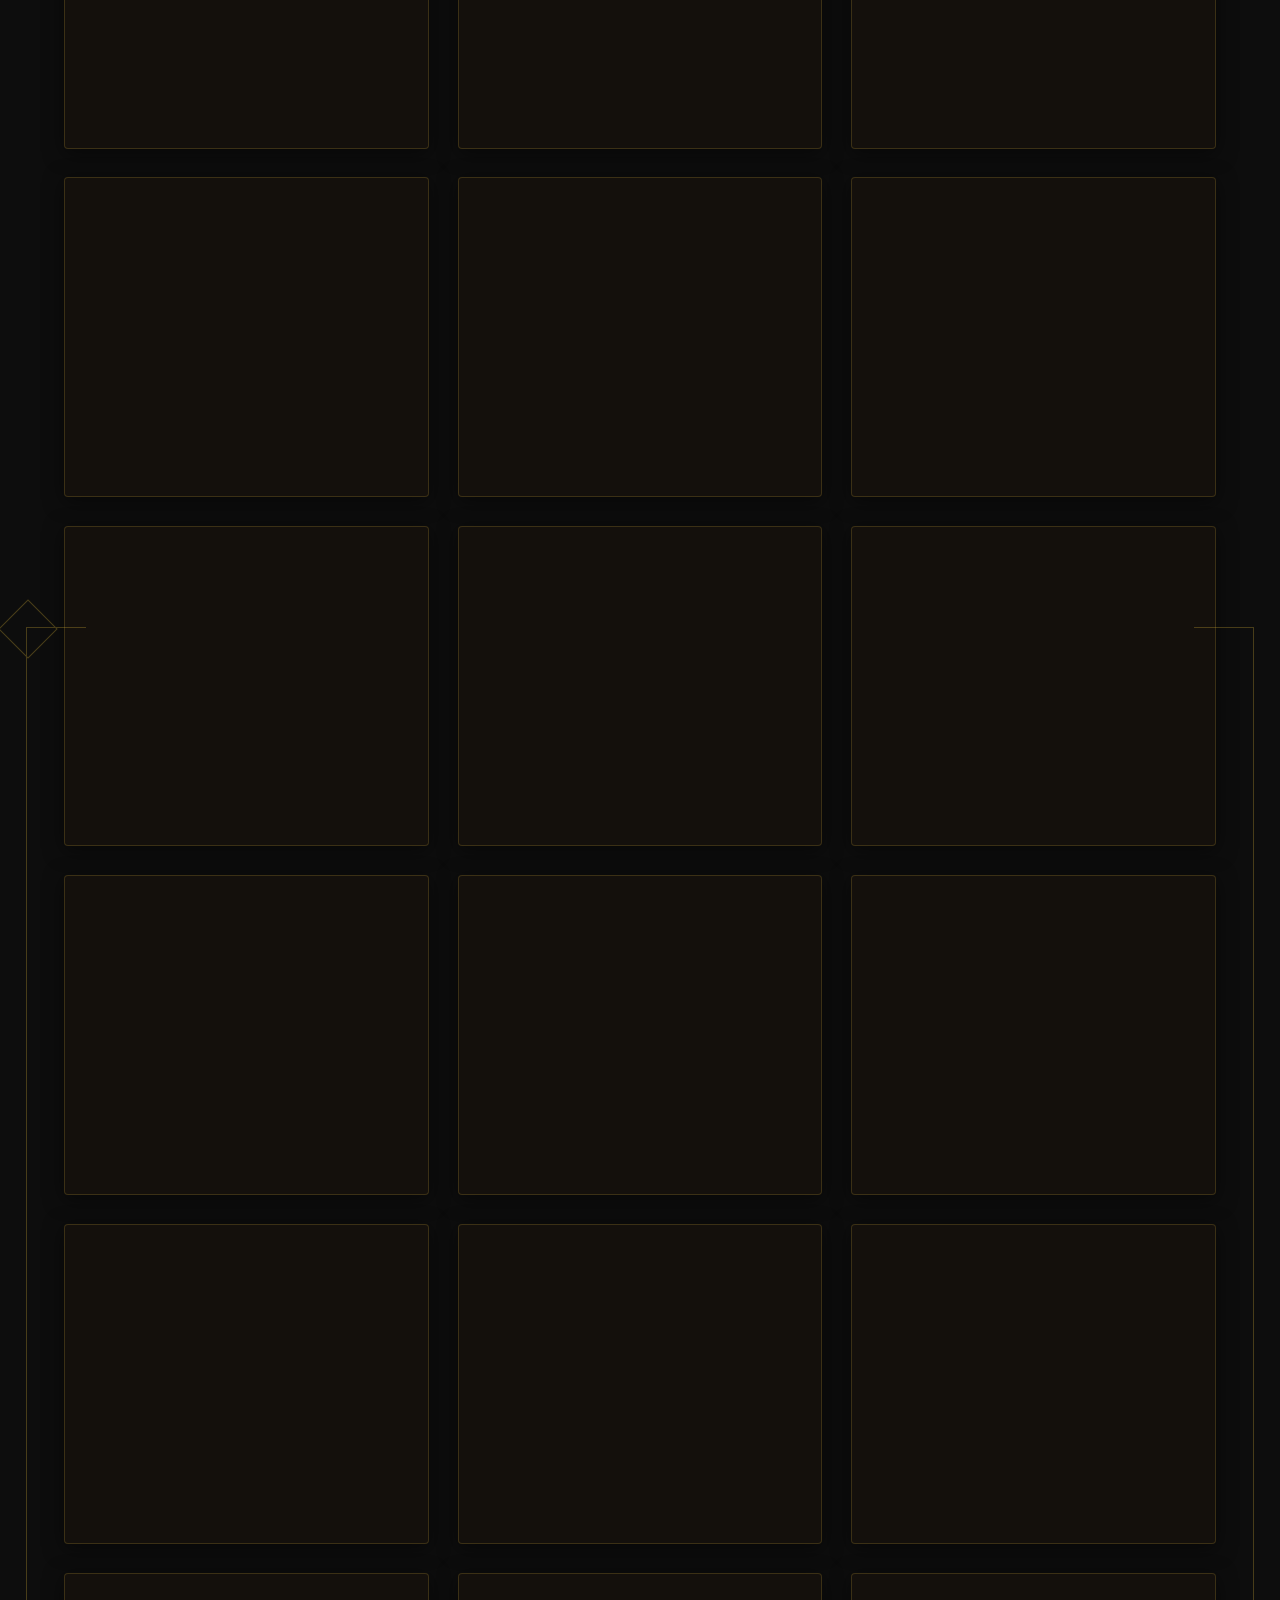
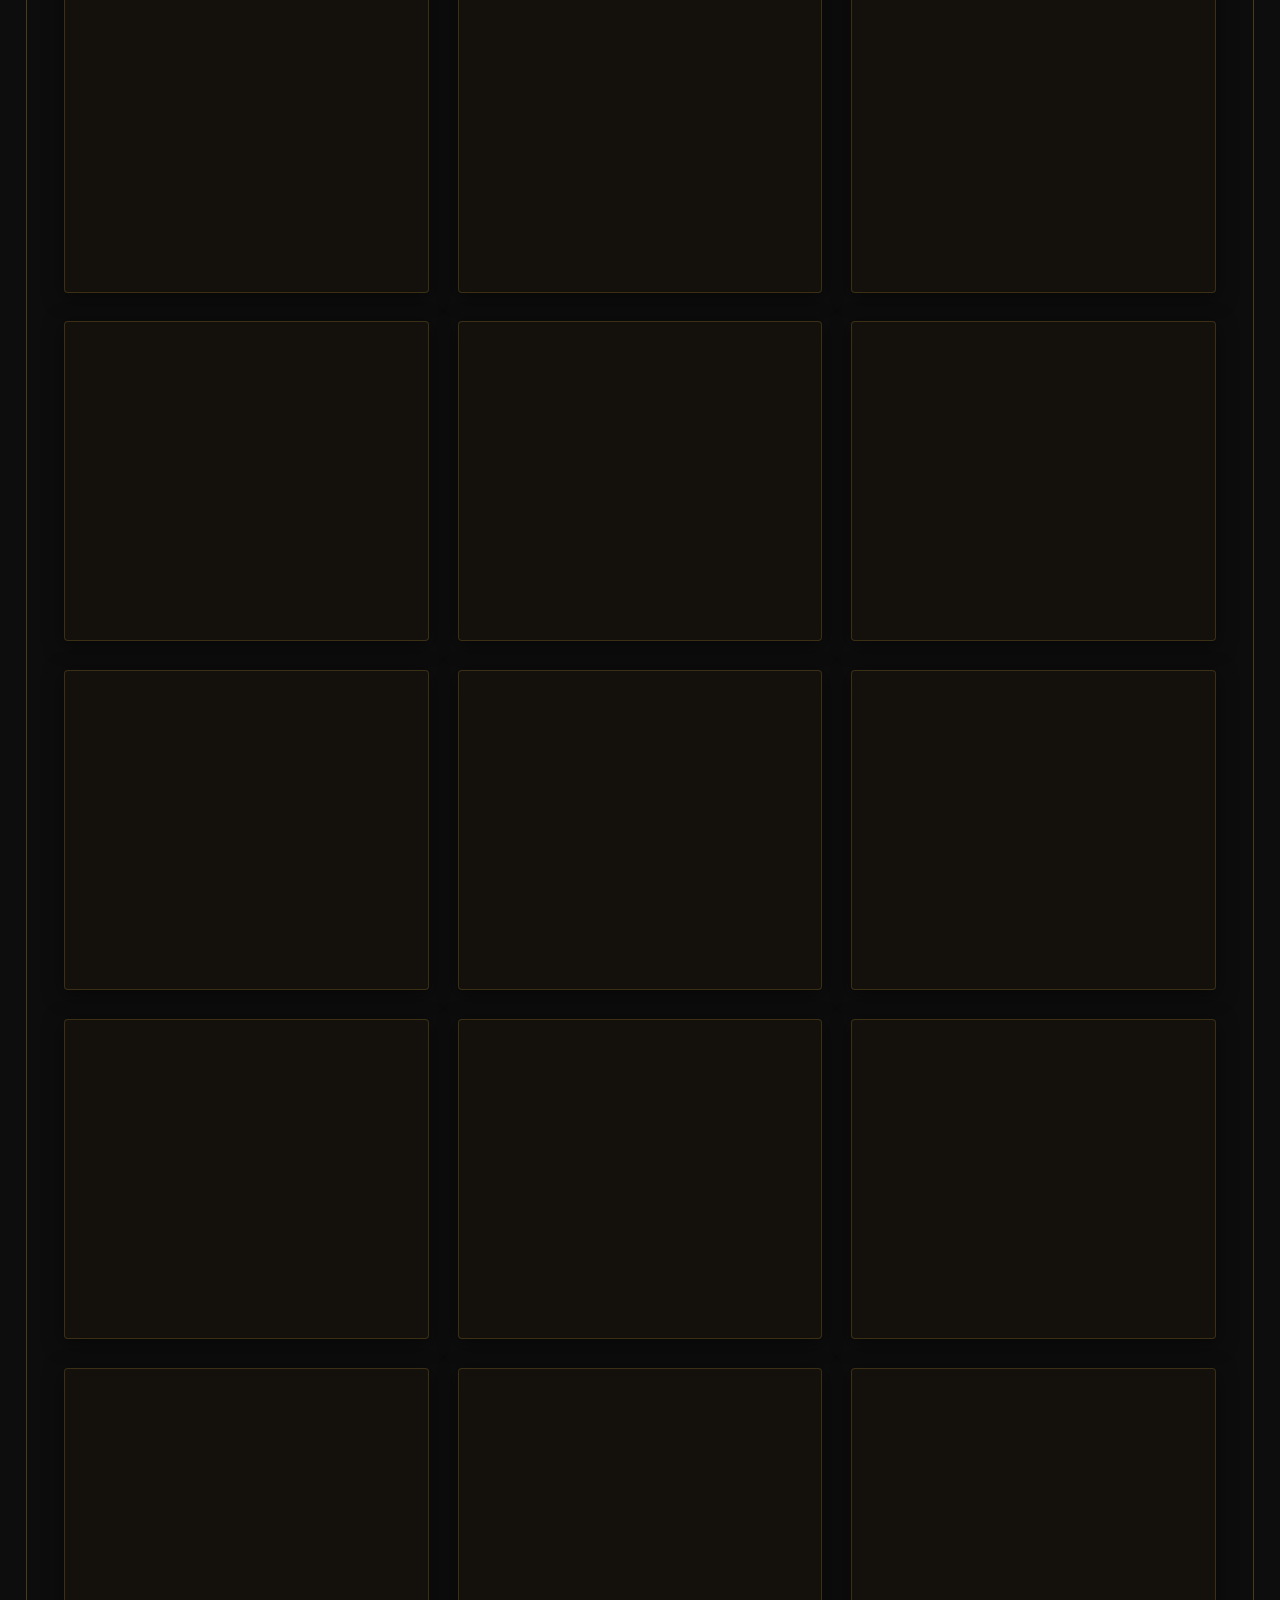
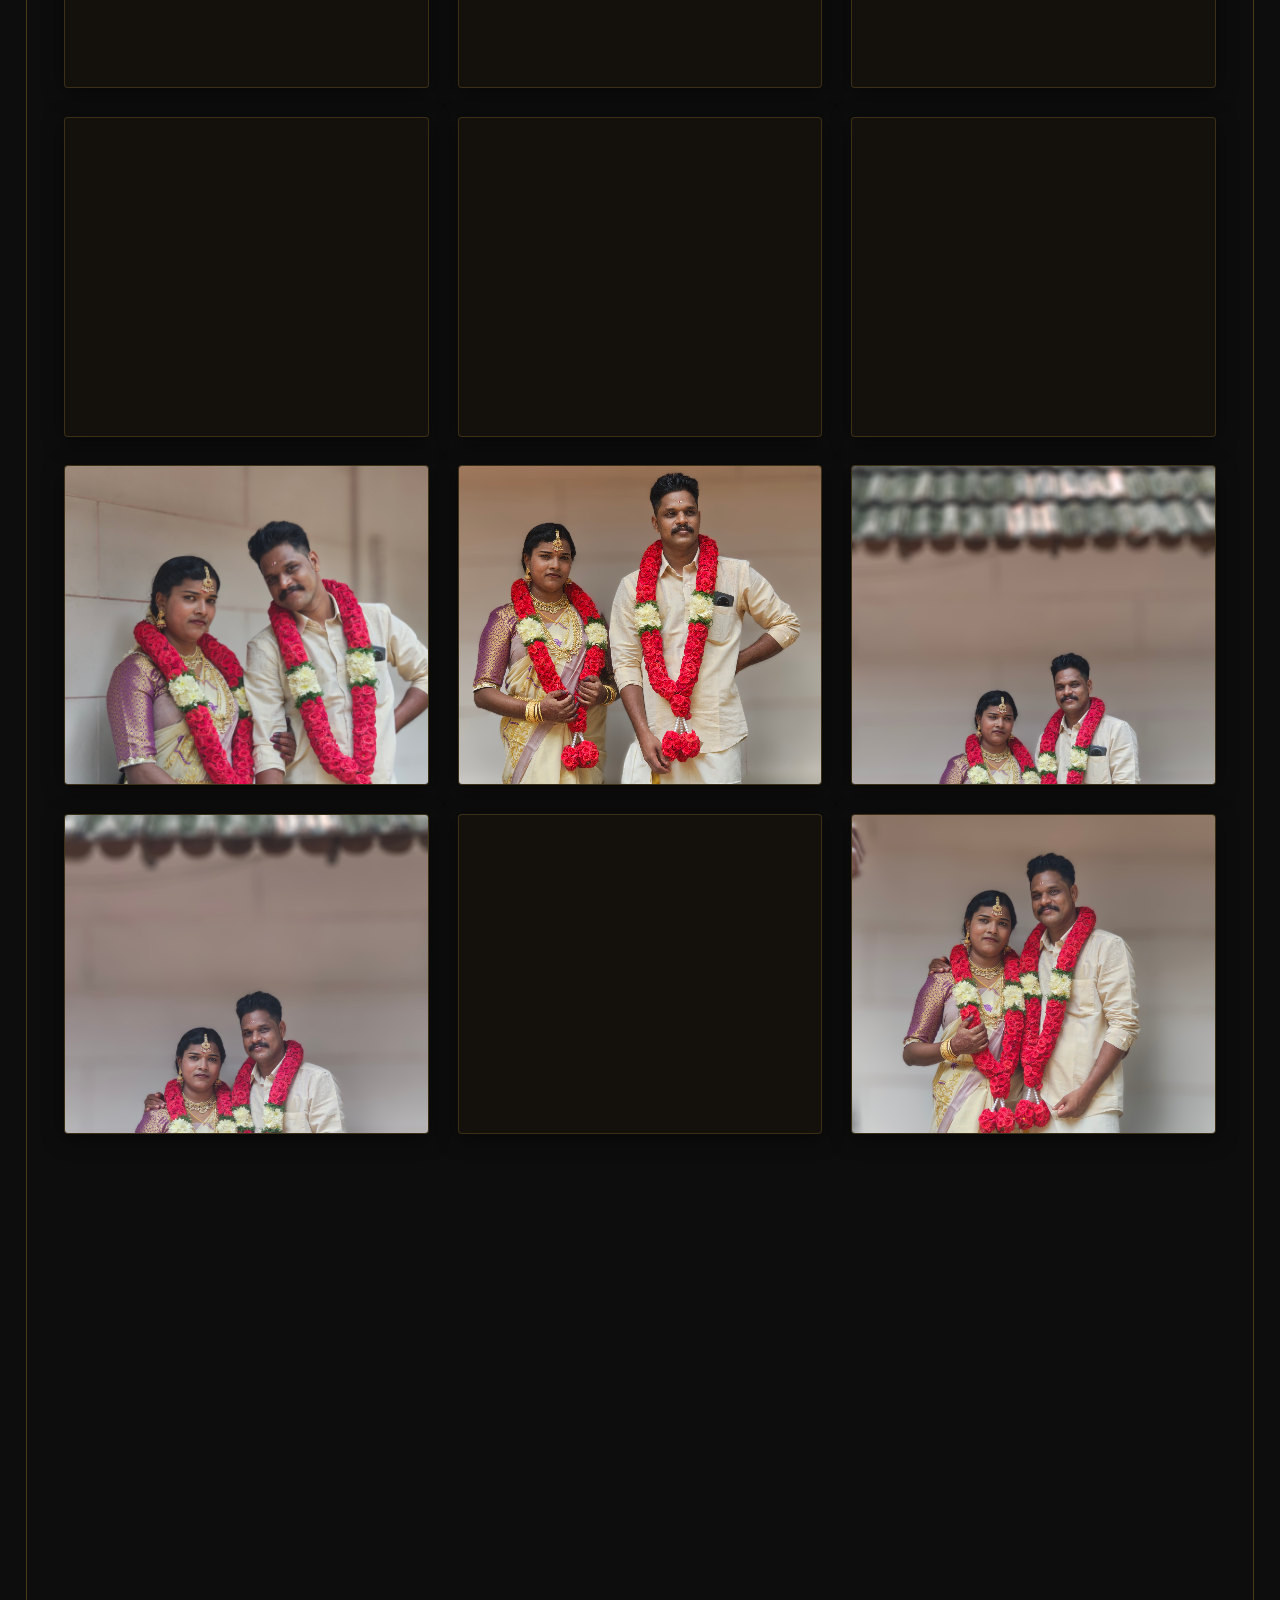
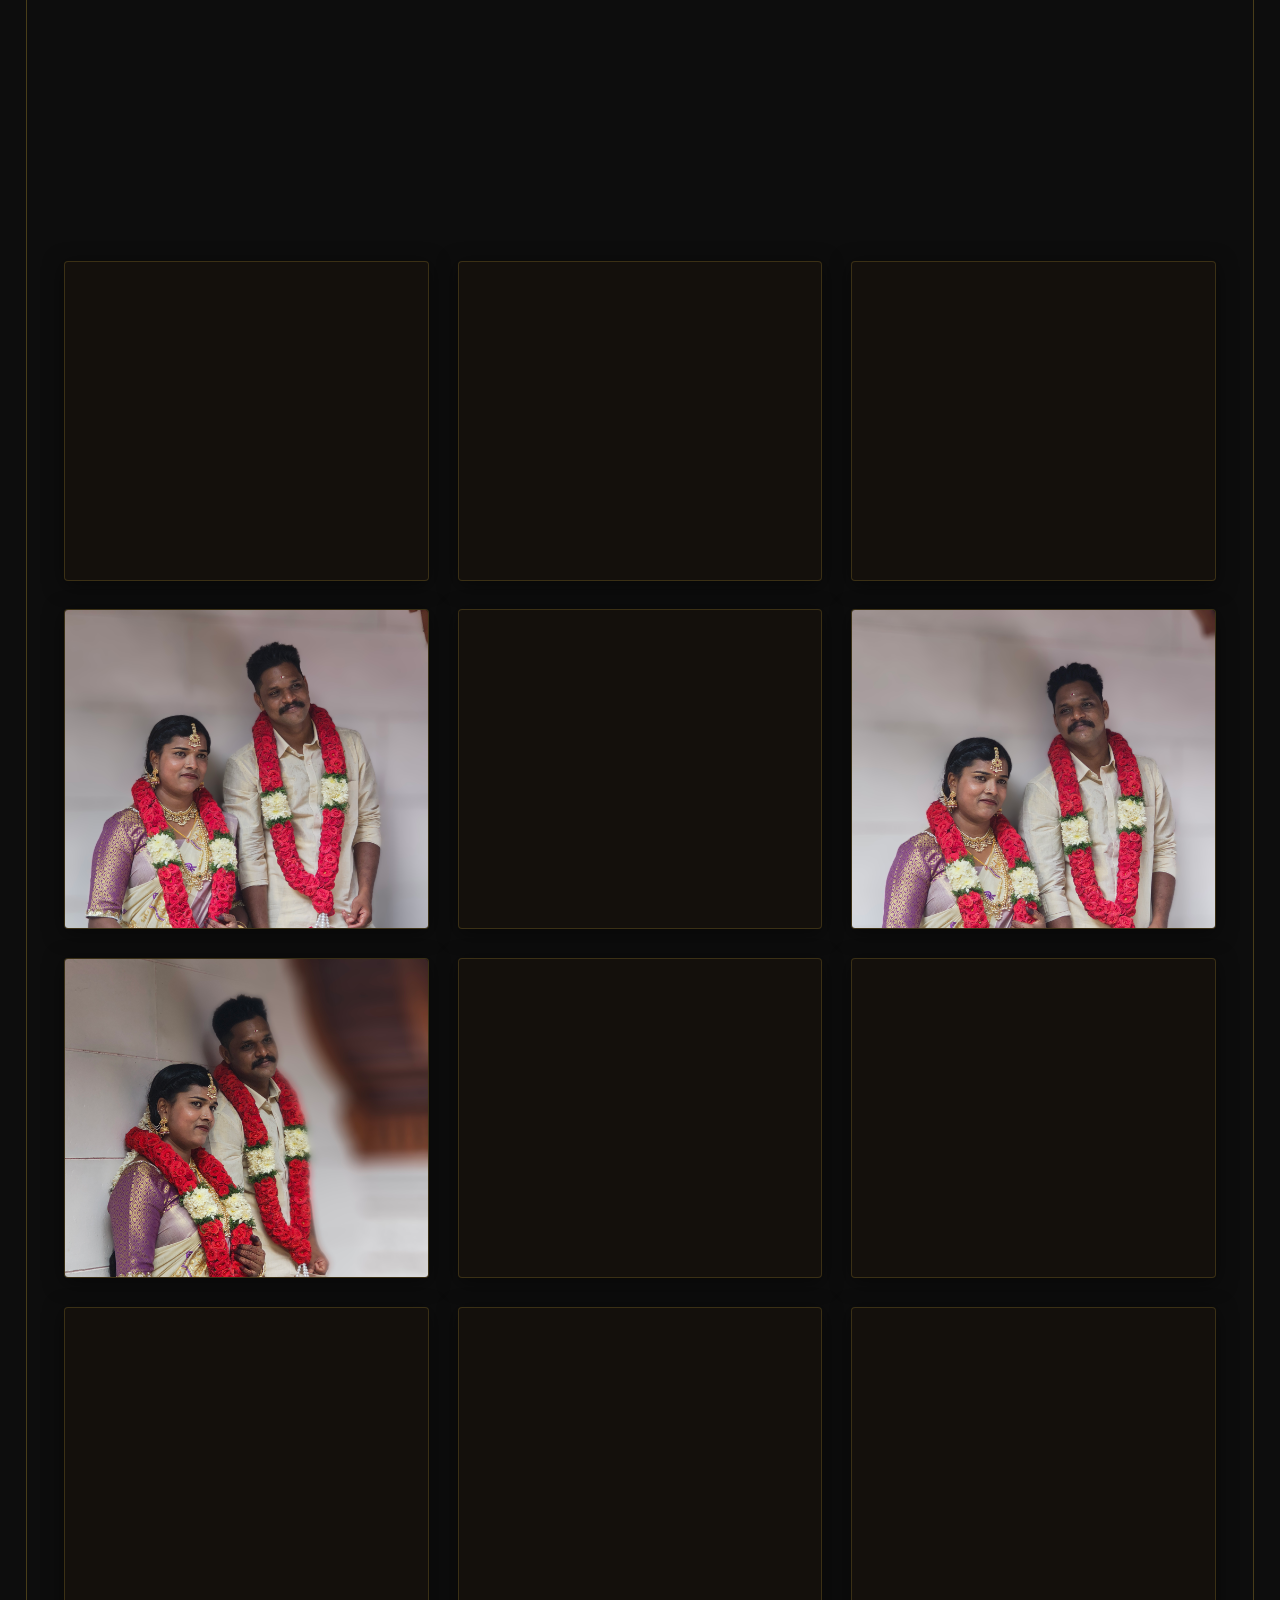
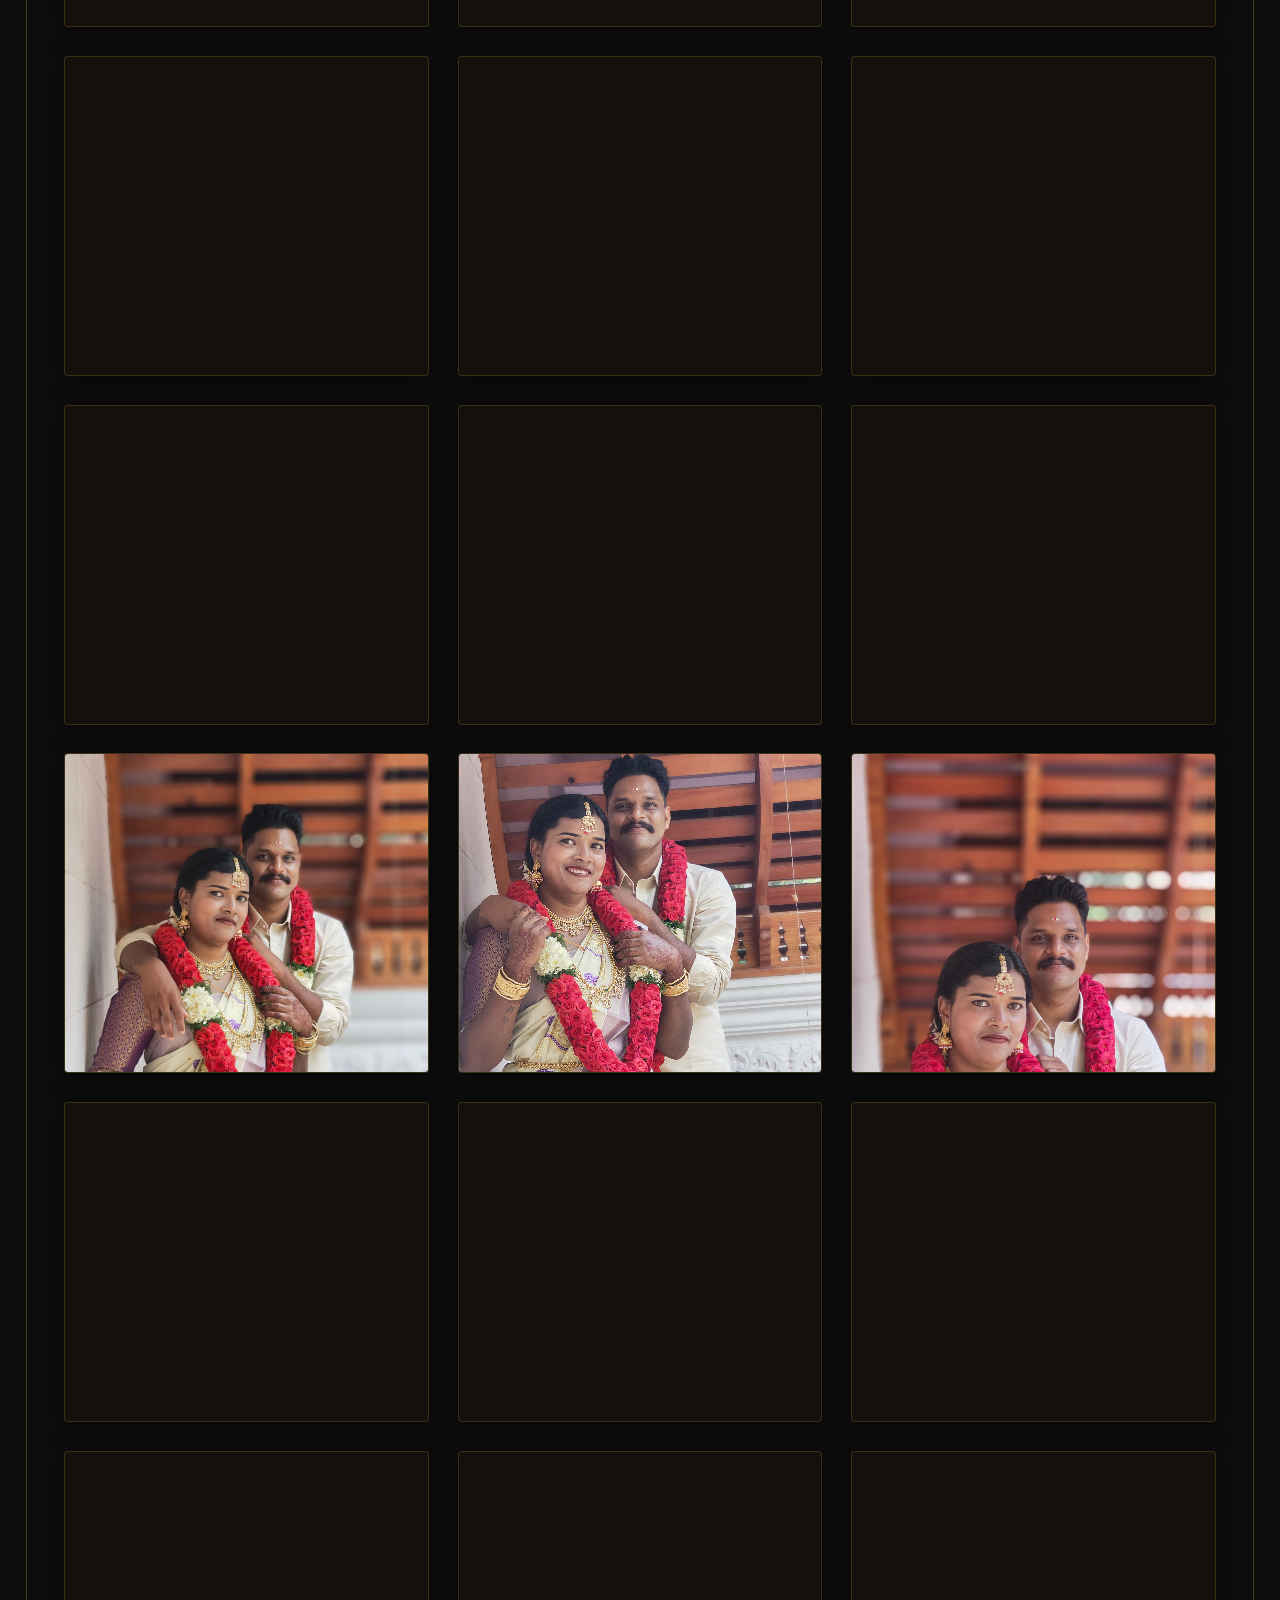
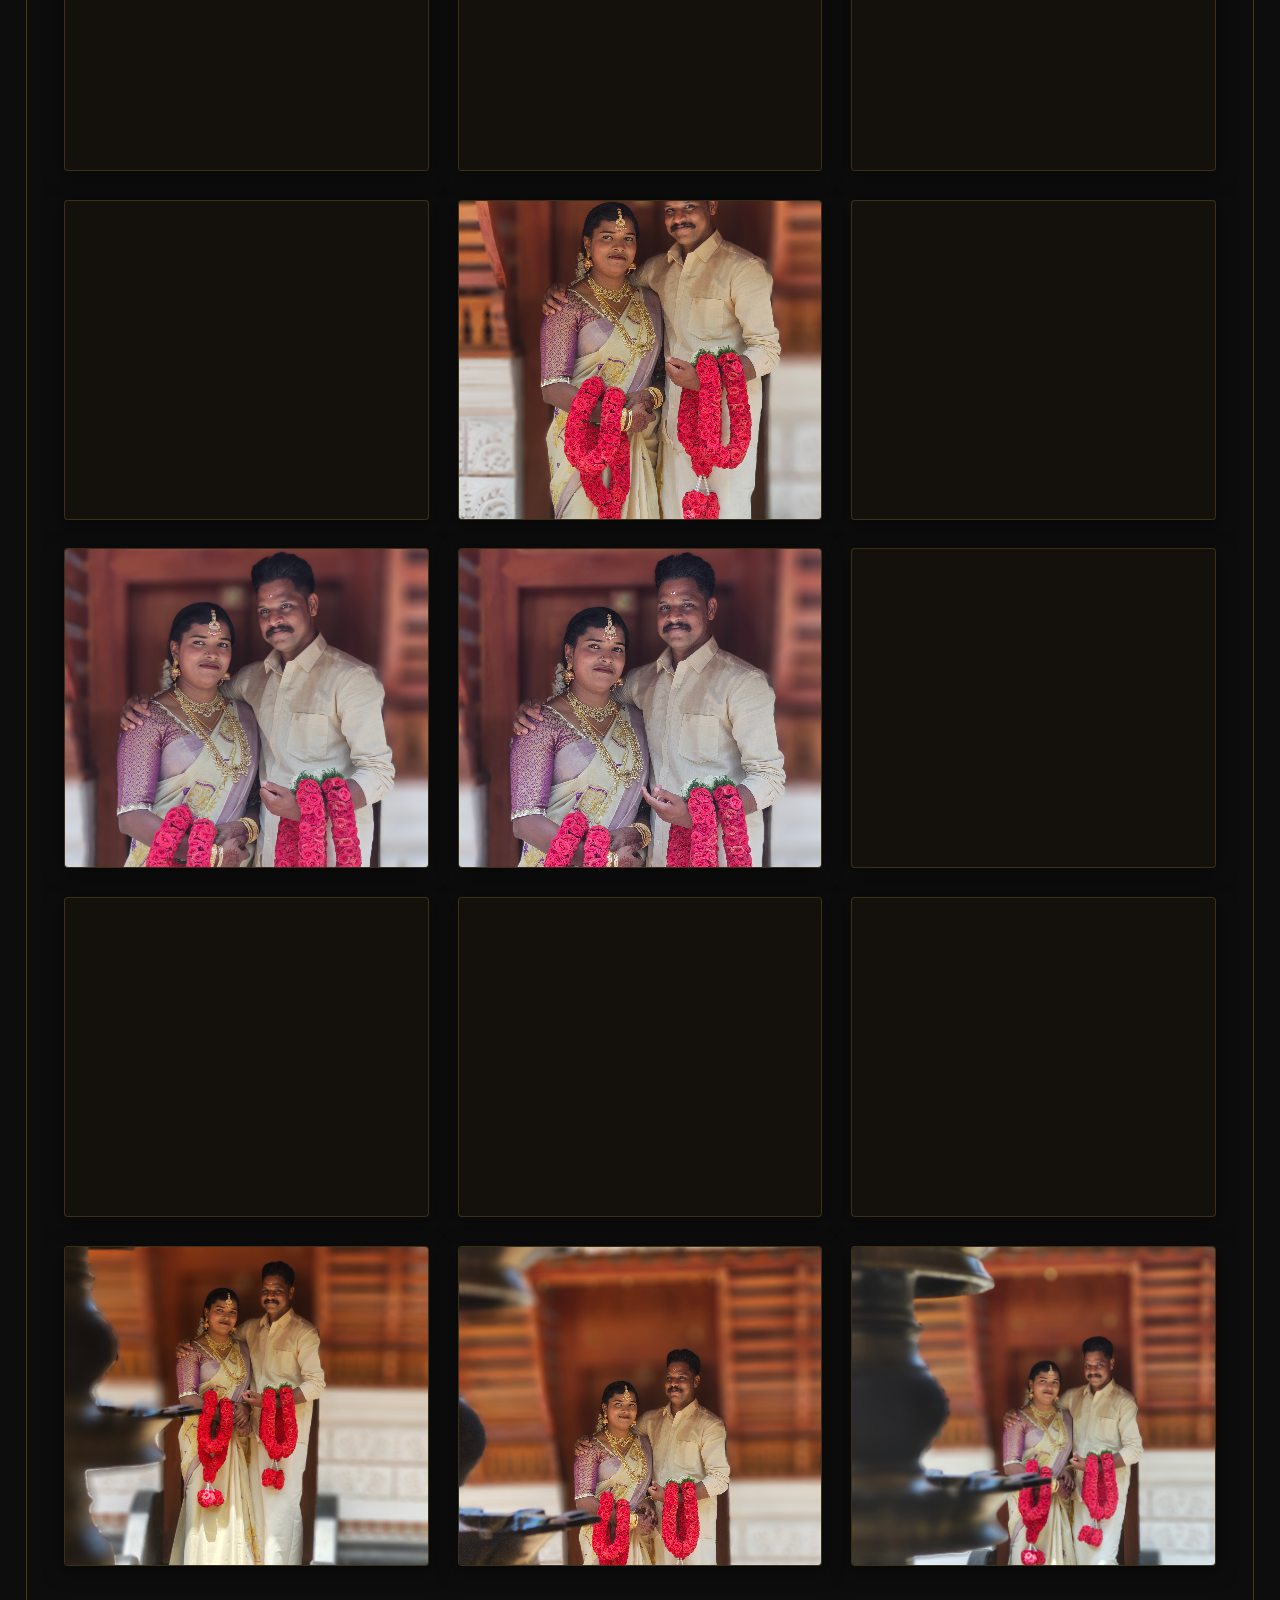
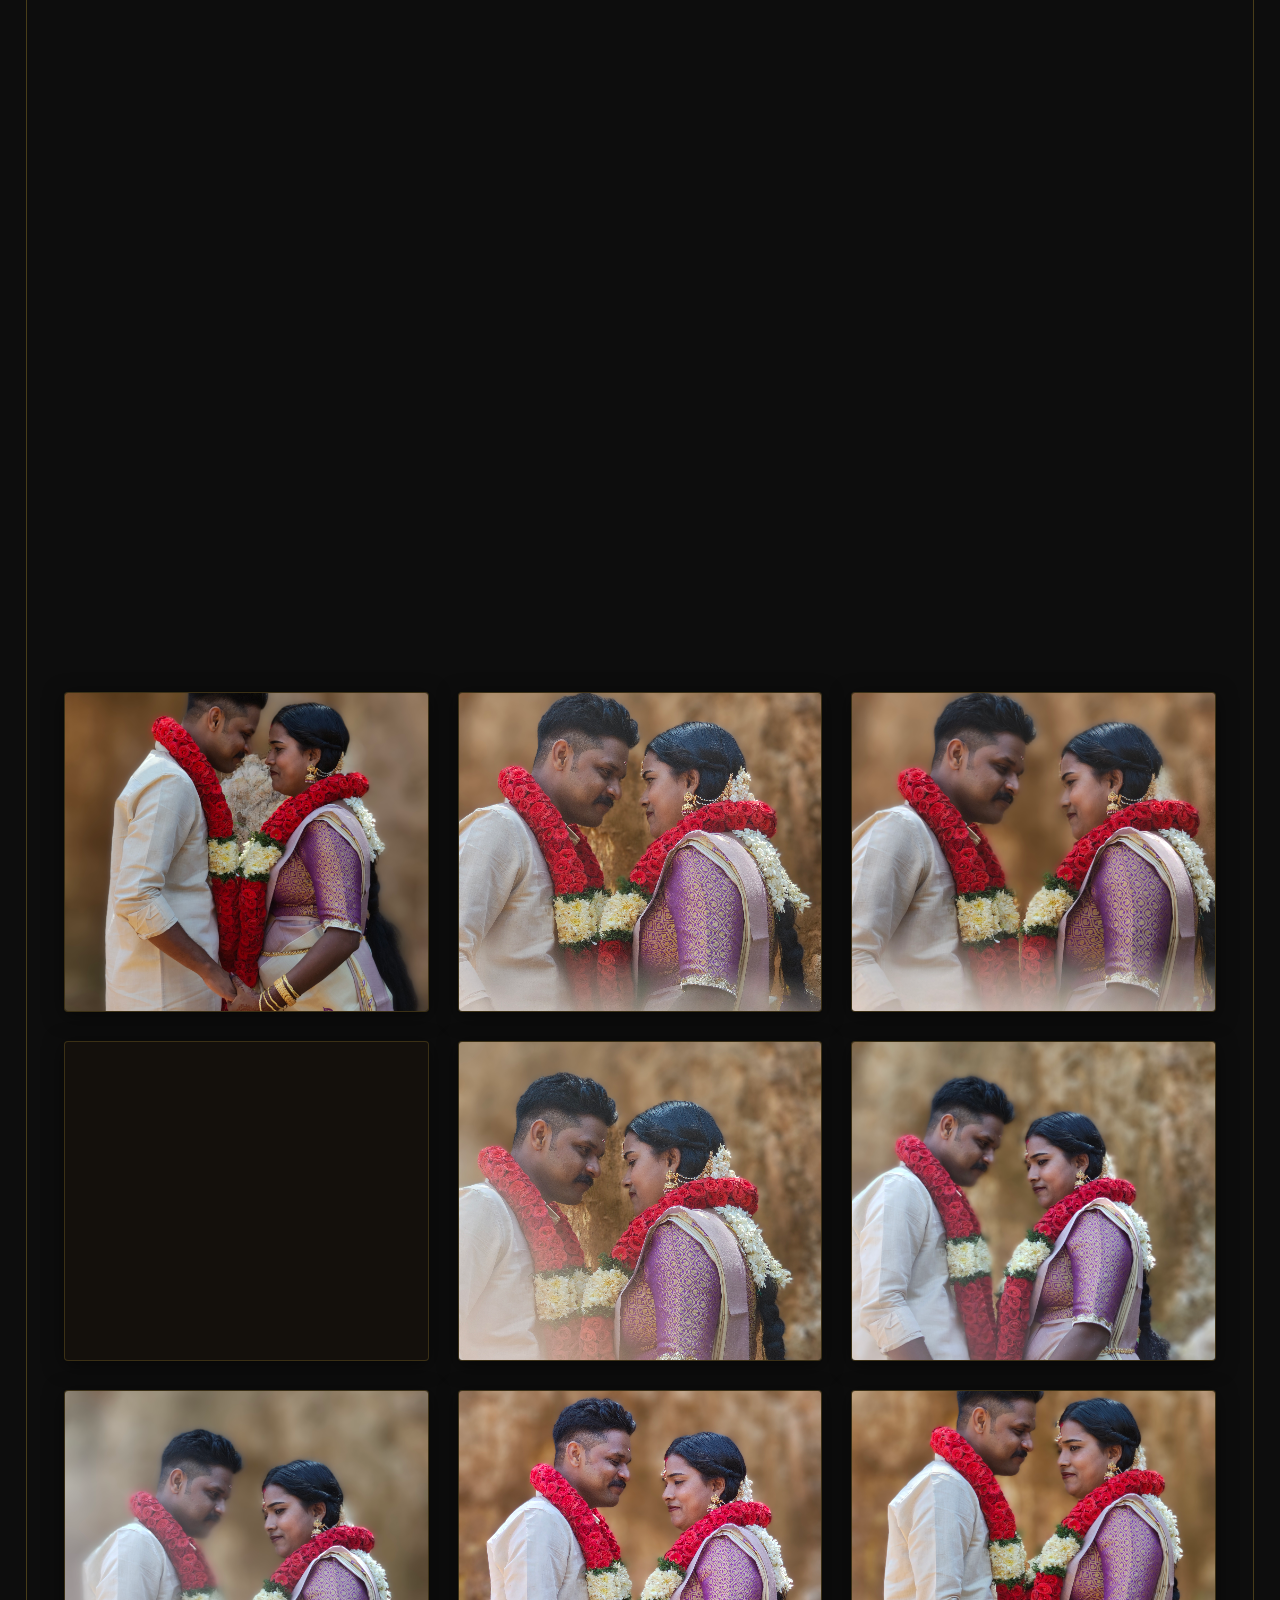
==== commit ff2439de: "Replace 3D album book with clean luxury responsive photo grid view and HD download options" ====
--- a/index.html
+++ b/index.html
@@ -12,7 +12,7 @@
     <link
         href="https://fonts.googleapis.com/css2?family=Playfair+Display:ital,wght@0,400;0,600;0,700;0,800;1,400&family=Inter:wght@300;400;500;600&family=Pinyon+Script&display=swap"
         rel="stylesheet">
-    <link rel="stylesheet" href="styles.css?v=1.9">
+    <link rel="stylesheet" href="styles.css?v=2.0">
 </head>
 
 <body>
@@ -163,25 +163,8 @@
                 <h2>The Gallery</h2>
                 <p>A collection of moments captured in high-definition stillness.</p>
             </div>
-            <!-- Vintage Book Album -->
-            <div class="vintage-book-container">
-                <div id="book-container"></div>
-            </div>
-            <div class="vintage-book-controls">
-                <button id="book-prev">&larr; Prev</button>
-                <span id="book-page-count">Click cover to open</span>
-                <button id="book-download-cur" class="nav-btn download-highlight-btn" style="display:none;" title="Download Current Photo in Original Quality">
-                    <svg width="15" height="15" viewBox="0 0 24 24" fill="none" stroke="currentColor" stroke-width="2.2" stroke-linecap="round" stroke-linejoin="round" style="display:inline-block; vertical-align:middle; margin-right:5px;">
-                        <path d="M21 15v4a2 2 0 0 1-2 2H5a2 2 0 0 1-2-2v-4"></path>
-                        <polyline points="7 10 12 15 17 10"></polyline>
-                        <line x1="12" y1="15" x2="12" y2="3"></line>
-                    </svg><span>Download Photo</span>
-                </button>
-                <button id="book-next">Next &rarr;</button>
-            </div>
-            
-            <!-- Hidden Masonry (Used as data source for the book) -->
-            <div class="masonry" id="masonry" style="display: none;">
+            <!-- Photo Gallery Grid -->
+            <div class="masonry" id="masonry">
                 <!-- ALL IMAGES -->
                 <div class="m-item m-tall" data-cat="all" data-lazy>
                     <div class="m-img" data-bg="url('images/IMG_20250827_095623.jpg')"></div>
@@ -982,7 +965,7 @@
         </div>
     </div>
 
-    <script src="script-v2.js?v=2.5"></script>
+    <script src="script-v2.js?v=2.6"></script>
 </body>
 
 </html>
--- a/styles.css
+++ b/styles.css
@@ -337,16 +337,40 @@
 .mural-l::before { top: -20px; left: -20px; }
 .mural-r::before { bottom: -20px; right: -20px; }
 
-.masonry { display: grid; grid-template-columns: repeat(auto-fill, minmax(300px, 1fr)); grid-auto-rows: 200px; gap: 2rem; }
-.m-item { position: relative; overflow: hidden; background: #1a1a1a; transition: transform var(--transition-med); }
-.m-tall { grid-row: span 3; }
-.m-wide { grid-column: span 2; }
-.m-img { width: 100%; height: 100%; background-size: cover; background-position: center; transition: transform 1.5s cubic-bezier(0.2,0,0.2,1); }
-.m-item:hover .m-img { transform: scale(1.1); }
-.m-ov { position: absolute; bottom: 0; left: 0; width: 100%; padding: 2rem; background: linear-gradient(to top, rgba(0,0,0,0.8), transparent); opacity: 0; transition: opacity 0.5s; }
-.m-item:hover .m-ov { opacity: 1; }
-.m-item::after { content: ""; position: absolute; top: 0; left: 0; width: 100%; height: 100%; box-shadow: inset 0 0 0 0 var(--gold); transition: box-shadow 0.5s ease; pointer-events: none; z-index: 2; }
-.m-item:hover::after { box-shadow: inset 0 0 50px 0 var(--gold-glow); }
+/* Responsive Luxury Gallery Grid */
+.masonry {
+    display: grid;
+    grid-template-columns: repeat(auto-fill, minmax(280px, 1fr));
+    gap: 1.8rem;
+    width: 100%;
+    margin-top: 2rem;
+}
+.m-item {
+    position: relative;
+    overflow: hidden;
+    background: #14100c;
+    border-radius: 4px;
+    border: 1px solid rgba(212, 175, 55, 0.2);
+    box-shadow: 0 4px 20px rgba(0, 0, 0, 0.5);
+    height: 320px;
+    cursor: pointer;
+    transition: transform 0.35s cubic-bezier(0.25, 0.8, 0.25, 1), border-color 0.35s ease, box-shadow 0.35s ease;
+}
+.m-item:hover {
+    transform: translateY(-5px);
+    border-color: var(--gold);
+    box-shadow: 0 12px 35px rgba(212, 175, 55, 0.3);
+}
+.m-img {
+    width: 100%;
+    height: 100%;
+    background-size: cover;
+    background-position: center;
+    transition: transform 0.8s cubic-bezier(0.2, 0, 0.2, 1);
+}
+.m-item:hover .m-img {
+    transform: scale(1.06);
+}
 
 @keyframes fadeInUp { from { opacity: 0; transform: translateY(40px); } to { opacity: 1; transform: translateY(0); } }
 
@@ -448,7 +472,8 @@
     cursor: pointer;
     border-radius: 2px;
 }
-.f-card-actions {
+.f-card-actions,
+.m-card-actions {
     position: absolute;
     bottom: 0;
     left: 0;
@@ -465,7 +490,9 @@
     z-index: 10;
 }
 .family-full-grid .f-full-item:hover .f-card-actions,
-.family-full-grid .f-full-item:focus-within .f-card-actions {
+.family-full-grid .f-full-item:focus-within .f-card-actions,
+.m-item:hover .m-card-actions,
+.m-item:focus-within .m-card-actions {
     opacity: 1;
     transform: translateY(0);
 }
@@ -729,34 +756,6 @@
 }
 
 .insta-link:hover { transform: scale(1.2); color: var(--cream); }
-
-/* ================================================
-   VINTAGE PHOTO ALBUM — REALISTIC 3D PAGE FLIP
-   ================================================ */
-
-.vintage-book-container {
-    display: flex;
-    justify-content: center;
-    align-items: center;
-    margin: 2.5rem auto;
-    width: 100%;
-    padding: 0 1rem;
-}
-
-#book-container {
-    width: 100%;
-    max-width: 960px;
-    display: flex;
-    justify-content: center;
-    align-items: center;
-}
-
-/* ── ALBUM ROOT ─────────────────────────────── */
-#photo-album {
-    width: 100%;
-    display: flex;
-    justify-content: center;
-}
 
 /* ══════════════════════════════════════════════
    LEATHER COVER
